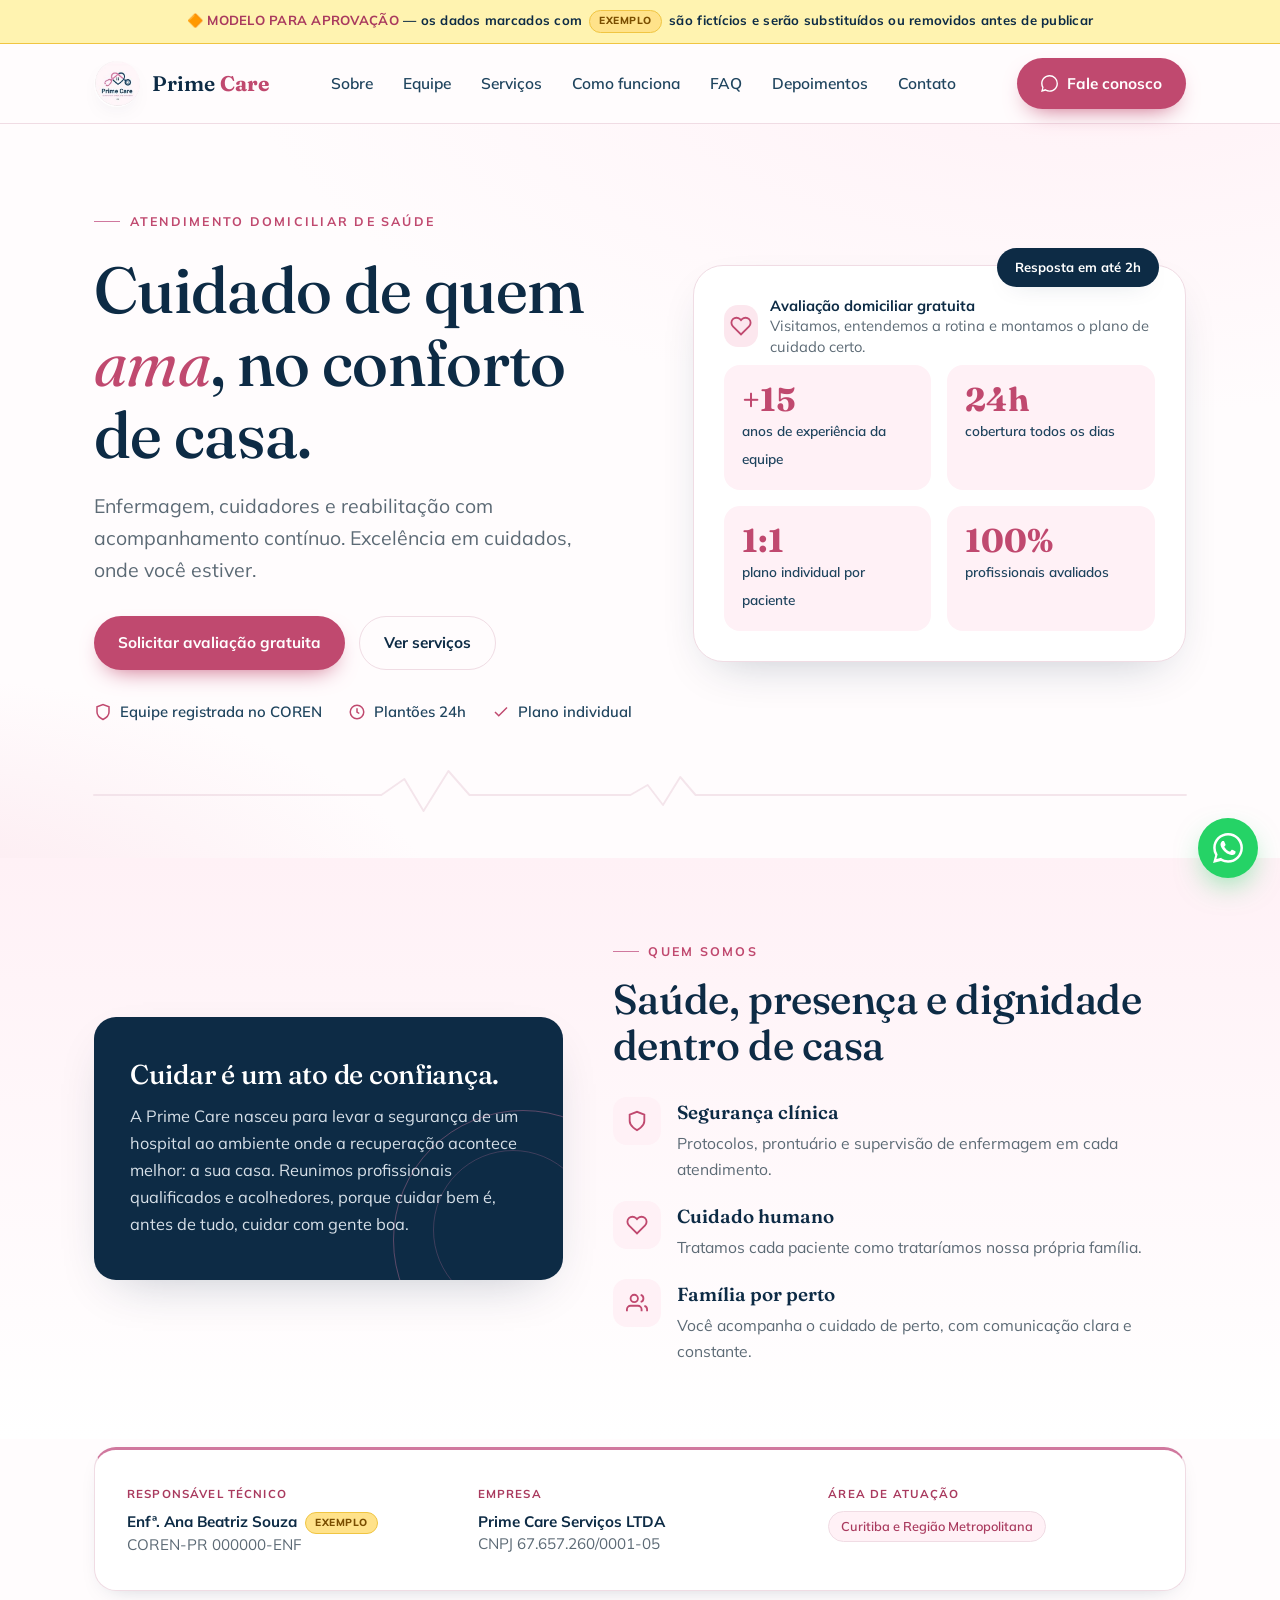
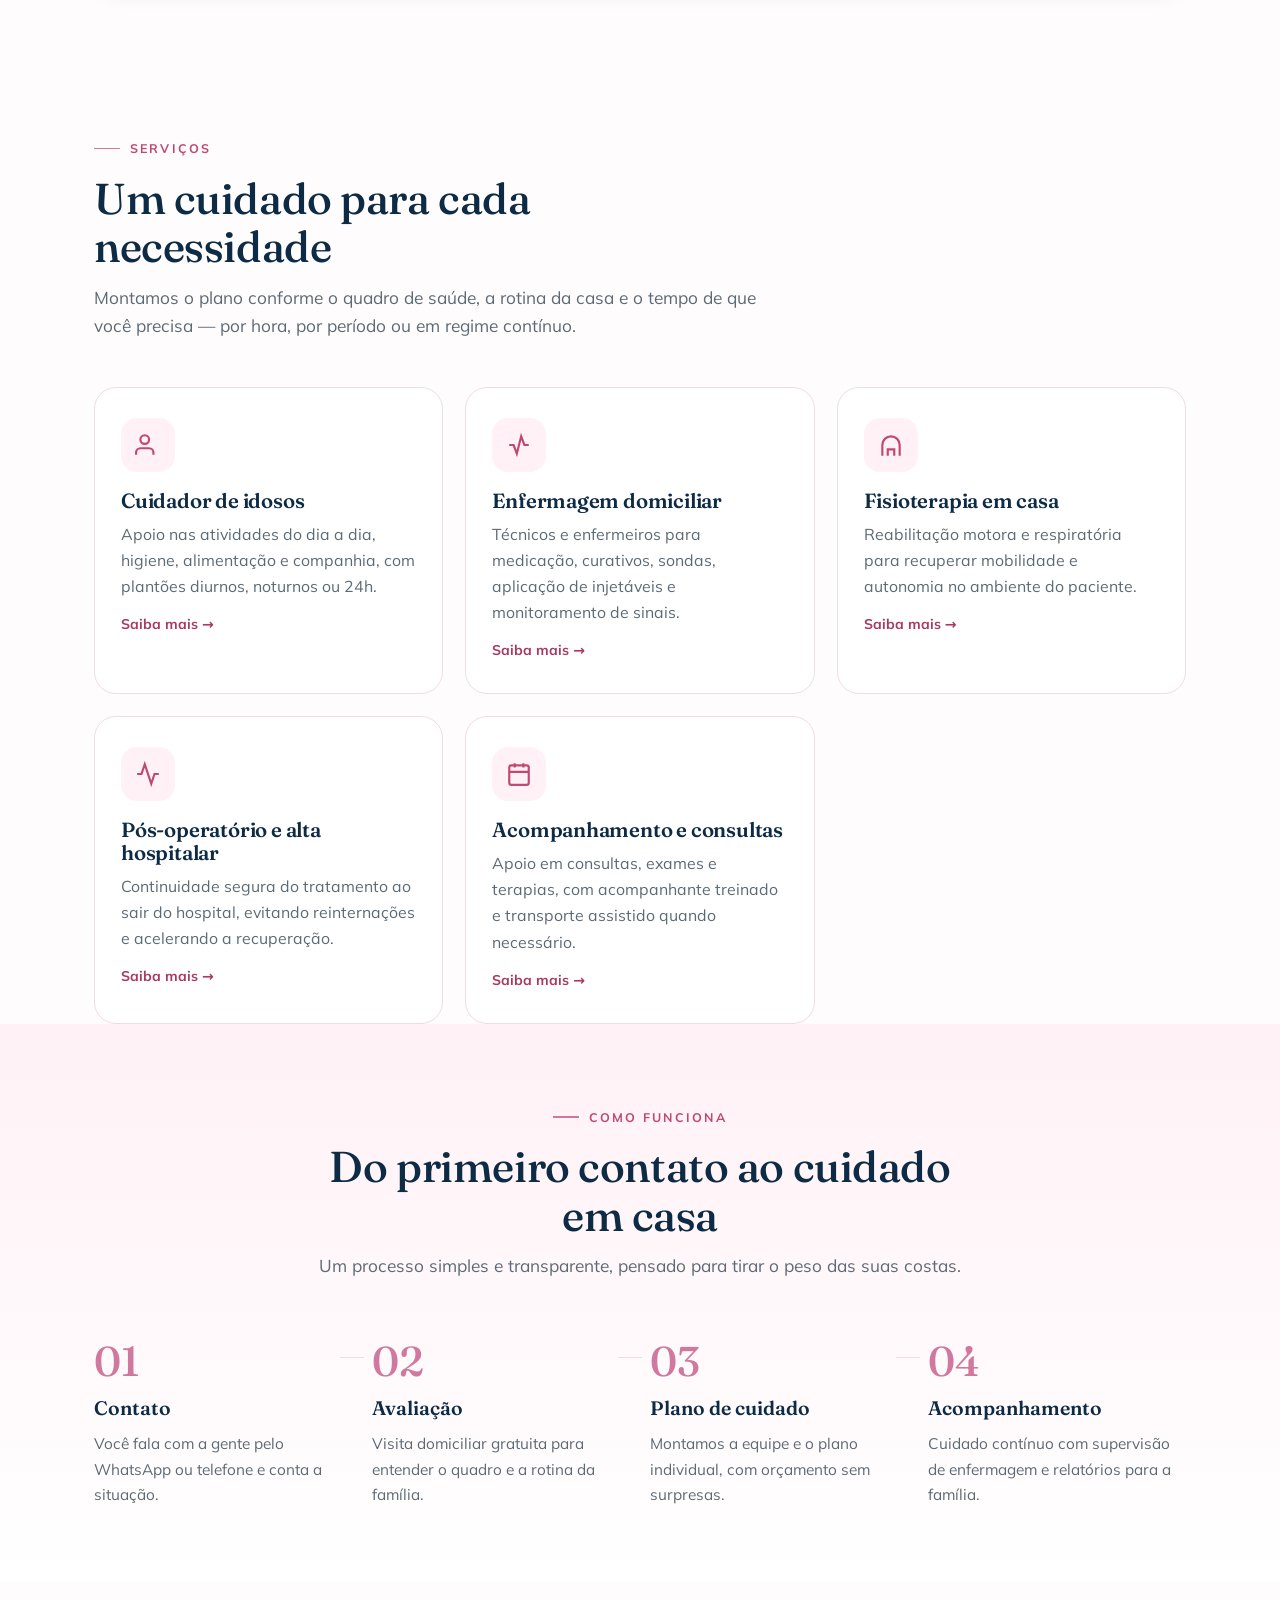
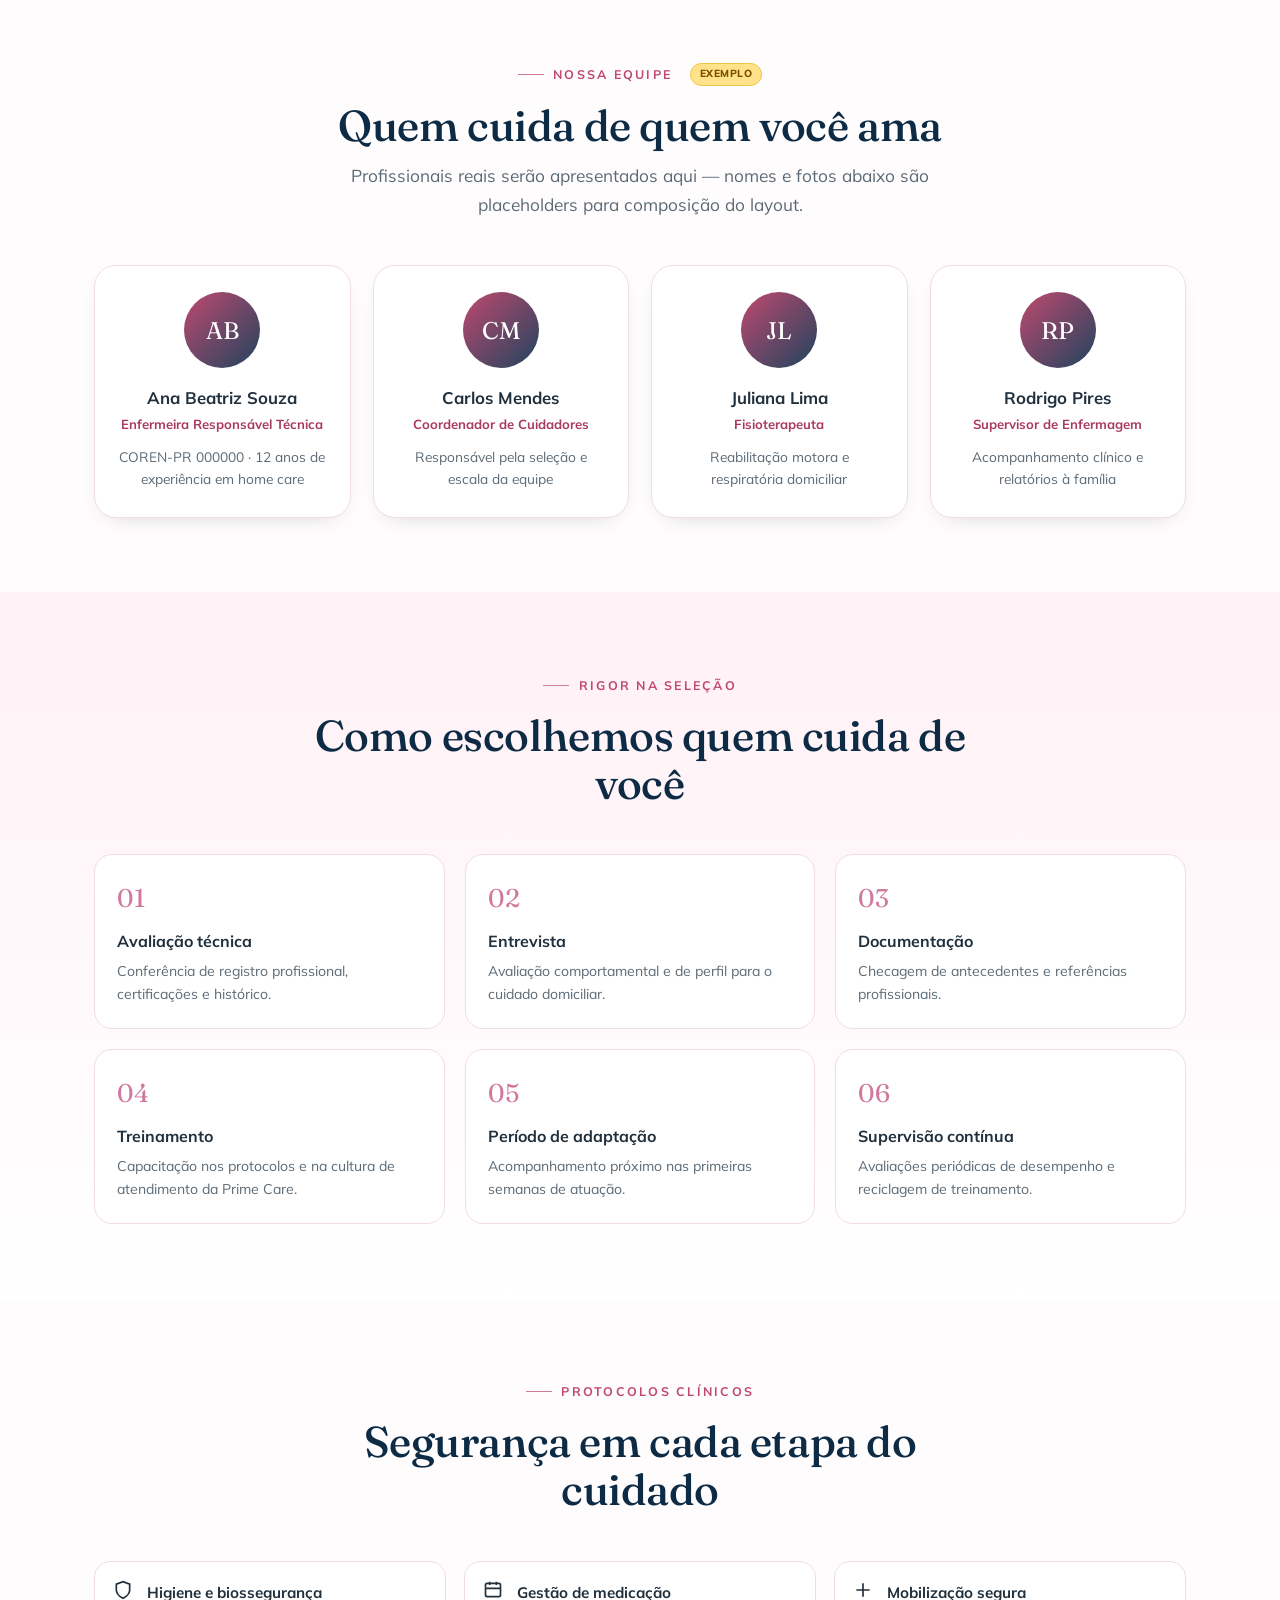
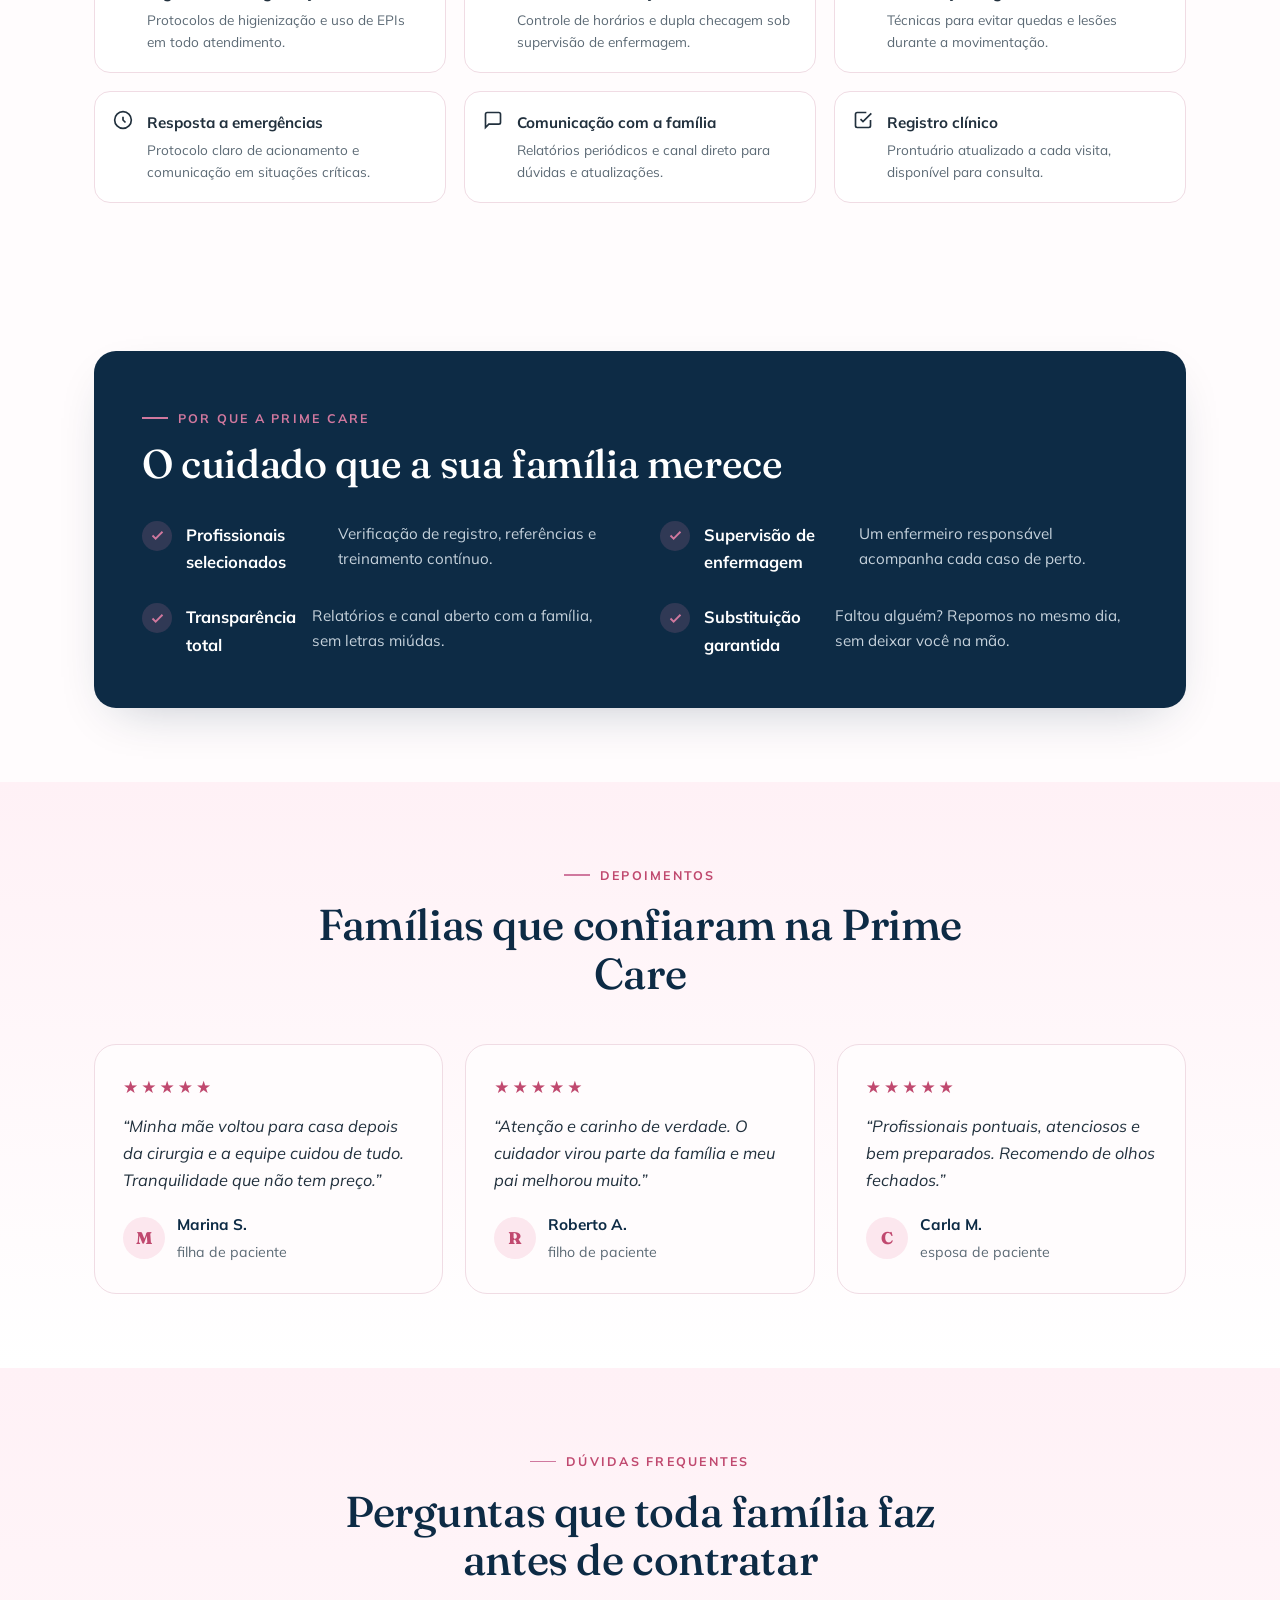
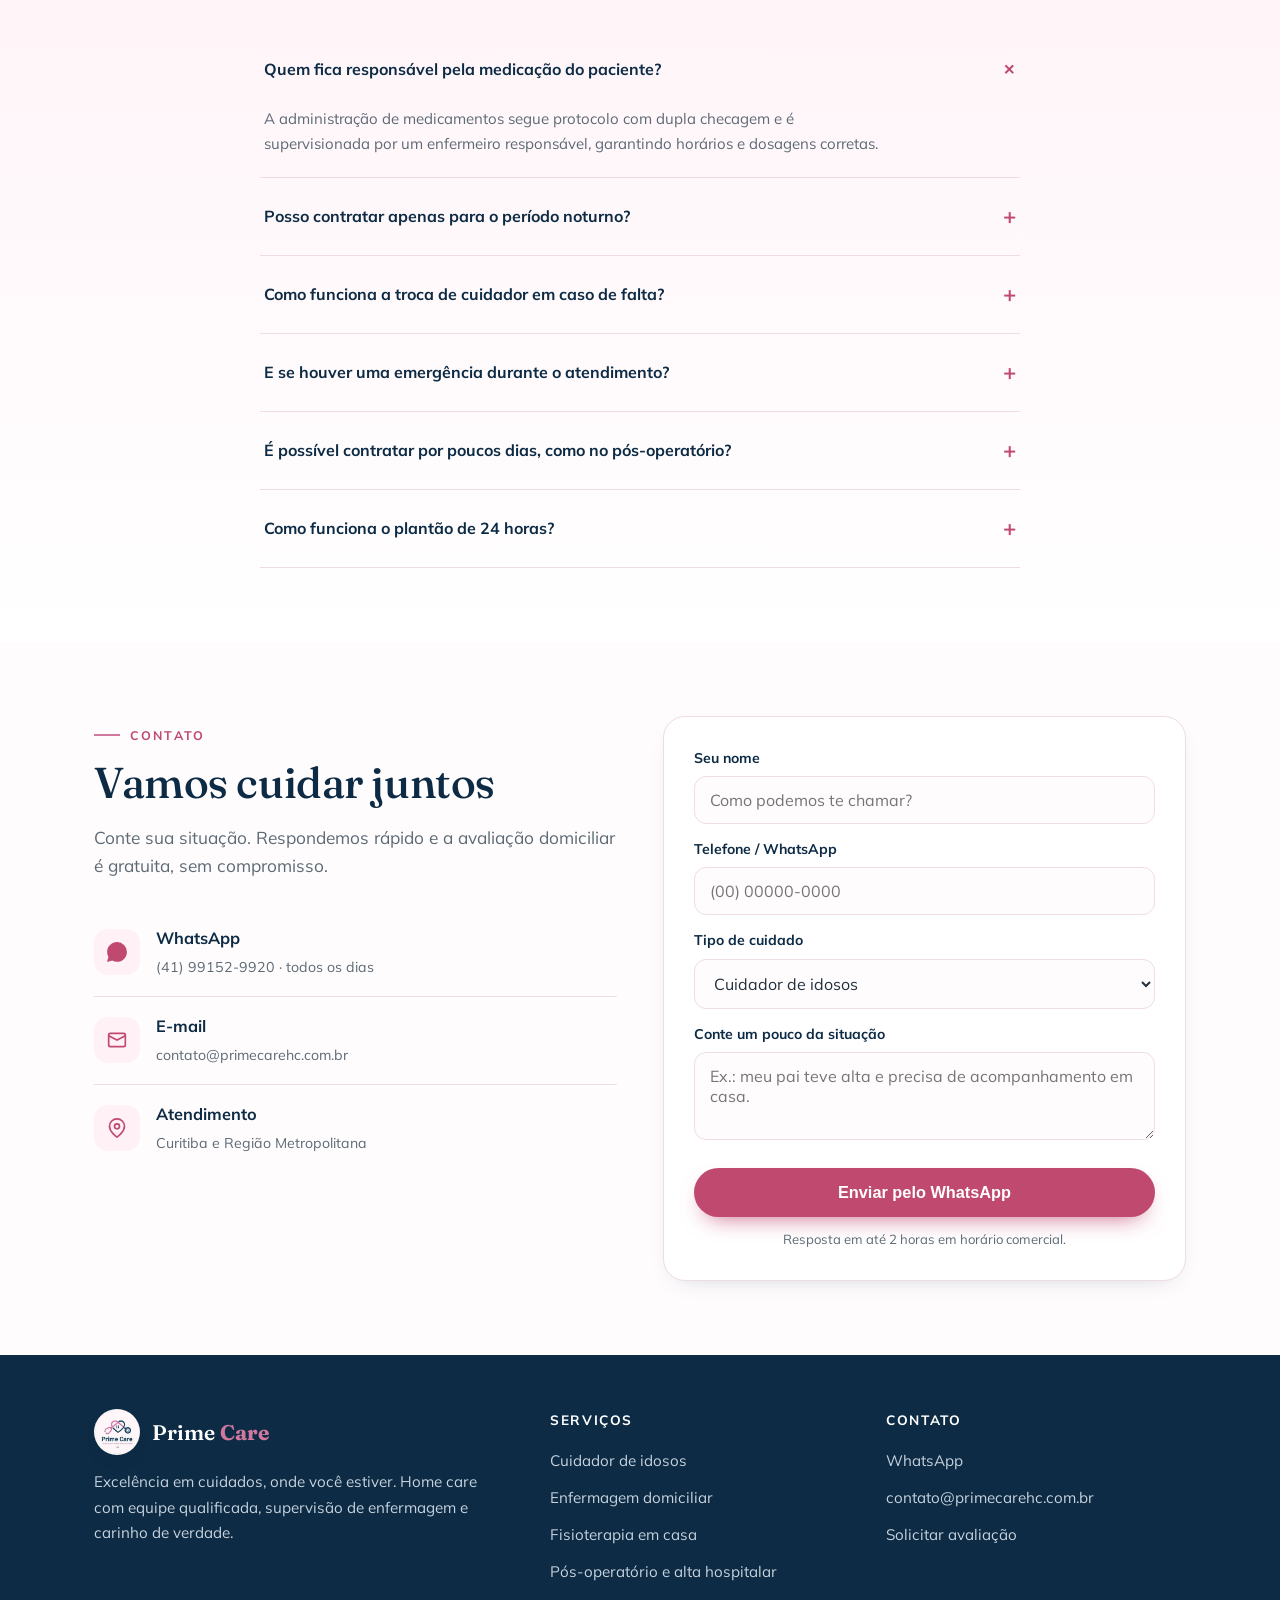
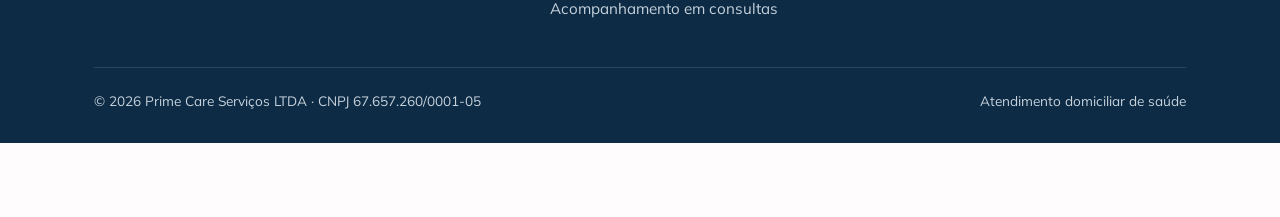
==== index.html @ 54413cee "Add files via upload" ====
<!DOCTYPE html>
<html lang="pt-BR">
<head>
<meta charset="UTF-8" />
<meta name="viewport" content="width=device-width, initial-scale=1.0" />
<title>Prime Care · Excelência em cuidados, onde você estiver</title>
<meta name="description" content="Home care com equipe de enfermagem, cuidadores e reabilitação no conforto da sua casa. Atendimento humano, seguro e contínuo para quem você ama." />
<link rel="icon" href="/favicon.ico" sizes="any" />
<link rel="icon" type="image/png" sizes="32x32" href="/favicon-32x32.png" />
<link rel="icon" type="image/png" sizes="16x16" href="/favicon-16x16.png" />
<link rel="apple-touch-icon" sizes="180x180" href="/apple-touch-icon.png" />
<link rel="icon" type="image/png" sizes="192x192" href="/favicon-192.png" />
<link rel="icon" type="image/png" sizes="512x512" href="/favicon-512.png" />
<link rel="preconnect" href="https://fonts.googleapis.com">
<link rel="preconnect" href="https://fonts.gstatic.com" crossorigin>
<link href="https://fonts.googleapis.com/css2?family=Fraunces:ital,opsz,wght@0,9..144,400;0,9..144,500;0,9..144,600;1,9..144,400&family=Mulish:wght@400;500;600;700;800&display=swap" rel="stylesheet">
<link rel="stylesheet" href="assets/style.css">
</head>
<body>

<div class="mock-banner">🔶 <b>MODELO PARA APROVAÇÃO</b> — os dados marcados com <span class="mock-flag" style="margin:0 3px">exemplo</span> são fictícios e serão substituídos ou removidos antes de publicar</div>

<header>
<div class="nav">
<a href="#topo" class="brand" aria-label="Prime Care — início">
<img src="assets/logo.png" alt="Logo Prime Care" />
<span>Prime <b>Care</b></span>
</a>
<nav class="navlinks" id="navlinks" aria-label="Navegação principal">
<a href="#sobre">Sobre</a>
<a href="#equipe">Equipe</a>
<a href="#servicos">Serviços</a>
<a href="#como">Como funciona</a>
<a href="#faq">FAQ</a>
<a href="#depoimentos">Depoimentos</a>
<a href="#contato">Contato</a>
</nav>
<a href="https://wa.me/5541991529920" class="btn btn-rose" target="_blank" rel="noopener">
<svg width="17" height="17" viewBox="0 0 24 24" fill="currentColor"><path d="M.057 24l1.687-6.163a11.867 11.867 0 01-1.587-5.946C.16 5.335 5.495 0 12.05 0a11.817 11.817 0 018.413 3.488 11.824 11.824 0 013.48 8.414c-.003 6.557-5.338 11.892-11.893 11.892a11.9 11.9 0 01-5.688-1.448L.057 24zm6.597-3.807c1.676.995 3.276 1.591 5.392 1.592 5.448 0 9.886-4.434 9.889-9.885.002-5.462-4.415-9.89-9.881-9.892-5.452 0-9.887 4.434-9.889 9.884a9.86 9.86 0 001.51 5.26l-.999 3.648 3.978-1.043z"/></svg>
Fale conosco
</a>
<button class="menu-toggle" id="menuToggle" aria-label="Abrir menu" aria-expanded="false" aria-controls="navlinks" onclick="toggleMenu()">
<svg class="icon-burger" width="24" height="24" viewBox="0 0 24 24" fill="none" stroke="currentColor" stroke-width="2"><path d="M4 6h16M4 12h16M4 18h16"/></svg>
<svg class="icon-close" width="24" height="24" viewBox="0 0 24 24" fill="none" stroke="currentColor" stroke-width="2"><path d="M6 6l12 12M18 6L6 18"/></svg>
</button>
</div>
</header>

<!-- HERO -->
<main id="topo" class="hero">
<div class="wrap hero-grid">
<div class="reveal">
<span class="eyebrow">Atendimento domiciliar de saúde</span>
<h1>Cuidado de quem <em>ama</em>, no conforto de casa.</h1>
<p class="lead">Enfermagem, cuidadores e reabilitação com acompanhamento contínuo. Excelência em cuidados, onde você estiver.</p>
<div class="hero-cta">
<a href="https://wa.me/5541991529920" class="btn btn-rose" target="_blank" rel="noopener">Solicitar avaliação gratuita</a>
<a href="#servicos" class="btn btn-ghost">Ver serviços</a>
</div>
<div class="trust">
<div><svg width="18" height="18" viewBox="0 0 24 24" fill="none" stroke="currentColor" stroke-width="2"><path d="M12 22s8-4 8-10V5l-8-3-8 3v7c0 6 8 10 8 10z"/></svg> Equipe registrada no COREN</div>
<div><svg width="18" height="18" viewBox="0 0 24 24" fill="none" stroke="currentColor" stroke-width="2"><circle cx="12" cy="12" r="9"/><path d="M12 7v5l3 2"/></svg> Plantões 24h</div>
<div><svg width="18" height="18" viewBox="0 0 24 24" fill="none" stroke="currentColor" stroke-width="2"><path d="M20 6L9 17l-5-5"/></svg> Plano individual</div>
</div>
</div>

<div class="hero-card reveal">
<span class="badge">Resposta em até 2h</span>
<div class="who" style="border-top:none;padding-top:0;margin-top:0">
<div class="dot">
<svg width="22" height="22" viewBox="0 0 24 24" fill="none" stroke="currentColor" stroke-width="2"><path d="M20.84 4.61a5.5 5.5 0 00-7.78 0L12 5.67l-1.06-1.06a5.5 5.5 0 10-7.78 7.78L12 21.23l8.84-8.84a5.5 5.5 0 000-7.78z"/></svg>
</div>
<p><strong>Avaliação domiciliar gratuita</strong><br/>Visitamos, entendemos a rotina e montamos o plano de cuidado certo.</p>
</div>
<div class="stat-row">
<div class="stat"><b>+15</b><small>anos de experiência da equipe</small></div>
<div class="stat"><b>24h</b><small>cobertura todos os dias</small></div>
<div class="stat"><b>1:1</b><small>plano individual por paciente</small></div>
<div class="stat"><b>100%</b><small>profissionais avaliados</small></div>
</div>
</div>
</div>

<!-- Heartbeat signature -->
<div class="wrap" style="margin-top:48px" aria-hidden="true">
<svg class="pulse" viewBox="0 0 1140 46" preserveAspectRatio="none">
<path class="ghost" d="M0 23 H300 l24 -16 l20 32 l26 -40 l22 24 H560 l18 -10 l16 20 l18 -28 l16 18 H1140"/>
<path d="M0 23 H300 l24 -16 l20 32 l26 -40 l22 24 H560 l18 -10 l16 20 l18 -28 l16 18 H1140"/>
</svg>
</div>
</main>

<!-- SOBRE -->
<section id="sobre" class="blush-bg">
<div class="wrap about-grid">
<div class="about-visual reveal">
<span class="ring"></span><span class="ring2"></span>
<h3>Cuidar é um ato de confiança.</h3>
<p>A Prime Care nasceu para levar a segurança de um hospital ao ambiente onde a recuperação acontece melhor: a sua casa. Reunimos profissionais qualificados e acolhedores, porque cuidar bem é, antes de tudo, cuidar com gente boa.</p>
</div>
<div class="reveal">
<span class="eyebrow">Quem somos</span>
<h2 style="font-size:clamp(1.9rem,3.6vw,2.6rem);margin:14px 0 28px">Saúde, presença e dignidade dentro de casa</h2>
<div class="vals">
<div class="val">
<div class="ic"><svg width="22" height="22" viewBox="0 0 24 24" fill="none" stroke="currentColor" stroke-width="2"><path d="M12 22s8-4 8-10V5l-8-3-8 3v7c0 6 8 10 8 10z"/></svg></div>
<div><h4>Segurança clínica</h4><p>Protocolos, prontuário e supervisão de enfermagem em cada atendimento.</p></div>
</div>
<div class="val">
<div class="ic"><svg width="22" height="22" viewBox="0 0 24 24" fill="none" stroke="currentColor" stroke-width="2"><path d="M20.84 4.61a5.5 5.5 0 00-7.78 0L12 5.67l-1.06-1.06a5.5 5.5 0 10-7.78 7.78L12 21.23l8.84-8.84a5.5 5.5 0 000-7.78z"/></svg></div>
<div><h4>Cuidado humano</h4><p>Tratamos cada paciente como trataríamos nossa própria família.</p></div>
</div>
<div class="val">
<div class="ic"><svg width="22" height="22" viewBox="0 0 24 24" fill="none" stroke="currentColor" stroke-width="2"><path d="M17 21v-2a4 4 0 00-4-4H5a4 4 0 00-4 4v2"/><circle cx="9" cy="7" r="4"/><path d="M23 21v-2a4 4 0 00-3-3.87M16 3.13a4 4 0 010 7.75"/></svg></div>
<div><h4>Família por perto</h4><p>Você acompanha o cuidado de perto, com comunicação clara e constante.</p></div>
</div>
</div>
</div>
</div>
</section>

<!-- CREDENCIAIS INSTITUCIONAIS -->
<section class="cred-strip">
<div class="wrap">
<div class="cred-card reveal">
<div class="cred-grid cred-grid-3">
<div class="cred-item">
<h5>Responsável técnico</h5>
<p><b>Enfª. Ana Beatriz Souza</b><span class="mock-flag">exemplo</span><br>COREN-PR 000000-ENF</p>
</div>
<div class="cred-item">
<h5>Empresa</h5>
<p><b>Prime Care Serviços LTDA</b><br>CNPJ 67.657.260/0001-05</p>
</div>
<div class="cred-item">
<h5>Área de atuação</h5>
<div class="chip-row">
<span class="chip">Curitiba e Região Metropolitana</span>
</div>
</div>
</div>
</div>
</div>
</section>

<!-- SERVIÇOS -->
<section id="servicos">
<div class="wrap">
<div class="section-head reveal">
<span class="eyebrow">Serviços</span>
<h2>Um cuidado para cada necessidade</h2>
<p>Montamos o plano conforme o quadro de saúde, a rotina da casa e o tempo de que você precisa — por hora, por período ou em regime contínuo.</p>
</div>
<div class="cards">
<a class="card card-link reveal" href="servicos/cuidador-de-idosos.html">
<div class="ic"><svg width="26" height="26" viewBox="0 0 24 24" fill="none" stroke="currentColor" stroke-width="2"><path d="M17 21v-2a4 4 0 00-4-4H5a4 4 0 00-4 4v2"/><circle cx="9" cy="7" r="4"/></svg></div>
<h3>Cuidador de idosos</h3>
<p>Apoio nas atividades do dia a dia, higiene, alimentação e companhia, com plantões diurnos, noturnos ou 24h.</p>
<span class="card-more">Saiba mais →</span>
</a>
<a class="card card-link reveal" href="servicos/enfermagem-domiciliar.html">
<div class="ic"><svg width="26" height="26" viewBox="0 0 24 24" fill="none" stroke="currentColor" stroke-width="2"><path d="M3 12h4l3 8 4-16 3 8h4"/></svg></div>
<h3>Enfermagem domiciliar</h3>
<p>Técnicos e enfermeiros para medicação, curativos, sondas, aplicação de injetáveis e monitoramento de sinais.</p>
<span class="card-more">Saiba mais →</span>
</a>
<a class="card card-link reveal" href="servicos/fisioterapia-em-casa.html">
<div class="ic"><svg width="26" height="26" viewBox="0 0 24 24" fill="none" stroke="currentColor" stroke-width="2"><path d="M4 22V12a8 8 0 0116 0v10"/><path d="M9 22v-6h6v6"/></svg></div>
<h3>Fisioterapia em casa</h3>
<p>Reabilitação motora e respiratória para recuperar mobilidade e autonomia no ambiente do paciente.</p>
<span class="card-more">Saiba mais →</span>
</a>
<a class="card card-link reveal" href="servicos/pos-operatorio-alta-hospitalar.html">
<div class="ic"><svg width="26" height="26" viewBox="0 0 24 24" fill="none" stroke="currentColor" stroke-width="2"><path d="M22 12h-4l-3 9L9 3l-3 9H2"/></svg></div>
<h3>Pós-operatório e alta hospitalar</h3>
<p>Continuidade segura do tratamento ao sair do hospital, evitando reinternações e acelerando a recuperação.</p>
<span class="card-more">Saiba mais →</span>
</a>
<a class="card card-link reveal" href="servicos/acompanhamento-consultas.html">
<div class="ic"><svg width="26" height="26" viewBox="0 0 24 24" fill="none" stroke="currentColor" stroke-width="2"><rect x="3" y="4" width="18" height="18" rx="2"/><path d="M16 2v4M8 2v4M3 10h18"/></svg></div>
<h3>Acompanhamento e consultas</h3>
<p>Apoio em consultas, exames e terapias, com acompanhante treinado e transporte assistido quando necessário.</p>
<span class="card-more">Saiba mais →</span>
</a>
</div>
</div><!-- COMO FUNCIONA -->
<section id="como" class="blush-bg">
<div class="wrap">
<div class="section-head center reveal">
<span class="eyebrow">Como funciona</span>
<h2>Do primeiro contato ao cuidado em casa</h2>
<p>Um processo simples e transparente, pensado para tirar o peso das suas costas.</p>
</div>
<div class="steps">
<div class="step reveal"><div class="num">01</div><h4>Contato</h4><p>Você fala com a gente pelo WhatsApp ou telefone e conta a situação.</p></div>
<div class="step reveal"><div class="num">02</div><h4>Avaliação</h4><p>Visita domiciliar gratuita para entender o quadro e a rotina da família.</p></div>
<div class="step reveal"><div class="num">03</div><h4>Plano de cuidado</h4><p>Montamos a equipe e o plano individual, com orçamento sem surpresas.</p></div>
<div class="step reveal"><div class="num">04</div><h4>Acompanhamento</h4><p>Cuidado contínuo com supervisão de enfermagem e relatórios para a família.</p></div>
</div>
</div>
</section>

<!-- NOSSA EQUIPE -->
<section id="equipe">
<div class="wrap">
<div class="section-head center reveal">
<span class="eyebrow">Nossa equipe <span class="mock-flag">exemplo</span></span>
<h2>Quem cuida de quem você ama</h2>
<p>Profissionais reais serão apresentados aqui — nomes e fotos abaixo são placeholders para composição do layout.</p>
</div>
<div class="team-grid reveal">
<div class="team-card">
<div class="av-lg">AB</div>
<h4>Ana Beatriz Souza</h4>
<div class="role">Enfermeira Responsável Técnica</div>
<p>COREN-PR 000000 · 12 anos de experiência em home care</p>
</div>
<div class="team-card">
<div class="av-lg">CM</div>
<h4>Carlos Mendes</h4>
<div class="role">Coordenador de Cuidadores</div>
<p>Responsável pela seleção e escala da equipe</p>
</div>
<div class="team-card">
<div class="av-lg">JL</div>
<h4>Juliana Lima</h4>
<div class="role">Fisioterapeuta</div>
<p>Reabilitação motora e respiratória domiciliar</p>
</div>
<div class="team-card">
<div class="av-lg">RP</div>
<h4>Rodrigo Pires</h4>
<div class="role">Supervisor de Enfermagem</div>
<p>Acompanhamento clínico e relatórios à família</p>
</div>
</div>
</div>
</section>

<!-- PROCESSO DE SELEÇÃO -->
<section class="blush-bg">
<div class="wrap">
<div class="section-head center reveal">
<span class="eyebrow">Rigor na seleção</span>
<h2>Como escolhemos quem cuida de você</h2>
</div>
<div class="sel-grid reveal">
<div class="sel-card"><div class="n">01</div><h4>Avaliação técnica</h4><p>Conferência de registro profissional, certificações e histórico.</p></div>
<div class="sel-card"><div class="n">02</div><h4>Entrevista</h4><p>Avaliação comportamental e de perfil para o cuidado domiciliar.</p></div>
<div class="sel-card"><div class="n">03</div><h4>Documentação</h4><p>Checagem de antecedentes e referências profissionais.</p></div>
<div class="sel-card"><div class="n">04</div><h4>Treinamento</h4><p>Capacitação nos protocolos e na cultura de atendimento da Prime Care.</p></div>
<div class="sel-card"><div class="n">05</div><h4>Período de adaptação</h4><p>Acompanhamento próximo nas primeiras semanas de atuação.</p></div>
<div class="sel-card"><div class="n">06</div><h4>Supervisão contínua</h4><p>Avaliações periódicas de desempenho e reciclagem de treinamento.</p></div>
</div>
</div>
</section>

<!-- PROTOCOLOS -->
<section>
<div class="wrap">
<div class="section-head center reveal">
<span class="eyebrow">Protocolos clínicos</span>
<h2>Segurança em cada etapa do cuidado</h2>
</div>
<div class="proto-grid reveal">
<div class="proto-item"><div class="ic"><svg width="20" height="20" viewBox="0 0 24 24" fill="none" stroke="currentColor" stroke-width="2"><path d="M12 22s8-4 8-10V5l-8-3-8 3v7c0 6 8 10 8 10z"/></svg></div><div><h4>Higiene e biossegurança</h4><p>Protocolos de higienização e uso de EPIs em todo atendimento.</p></div></div>
<div class="proto-item"><div class="ic"><svg width="20" height="20" viewBox="0 0 24 24" fill="none" stroke="currentColor" stroke-width="2"><rect x="3" y="4" width="18" height="16" rx="2"/><path d="M8 2v4M16 2v4M3 10h18"/></svg></div><div><h4>Gestão de medicação</h4><p>Controle de horários e dupla checagem sob supervisão de enfermagem.</p></div></div>
<div class="proto-item"><div class="ic"><svg width="20" height="20" viewBox="0 0 24 24" fill="none" stroke="currentColor" stroke-width="2"><path d="M4 12h16M12 4v16"/></svg></div><div><h4>Mobilização segura</h4><p>Técnicas para evitar quedas e lesões durante a movimentação.</p></div></div>
<div class="proto-item"><div class="ic"><svg width="20" height="20" viewBox="0 0 24 24" fill="none" stroke="currentColor" stroke-width="2"><path d="M12 8v4l3 3M12 2a10 10 0 100 20 10 10 0 000-20z"/></svg></div><div><h4>Resposta a emergências</h4><p>Protocolo claro de acionamento e comunicação em situações críticas.</p></div></div>
<div class="proto-item"><div class="ic"><svg width="20" height="20" viewBox="0 0 24 24" fill="none" stroke="currentColor" stroke-width="2"><path d="M21 15a2 2 0 01-2 2H7l-4 4V5a2 2 0 012-2h14a2 2 0 012 2z"/></svg></div><div><h4>Comunicação com a família</h4><p>Relatórios periódicos e canal direto para dúvidas e atualizações.</p></div></div>
<div class="proto-item"><div class="ic"><svg width="20" height="20" viewBox="0 0 24 24" fill="none" stroke="currentColor" stroke-width="2"><path d="M9 11l3 3L22 4M21 12v7a2 2 0 01-2 2H5a2 2 0 01-2-2V5a2 2 0 012-2h11"/></svg></div><div><h4>Registro clínico</h4><p>Prontuário atualizado a cada visita, disponível para consulta.</p></div></div>
</div>
</div>
</section>

<!-- DIFERENCIAIS -->
<section>
<div class="wrap">
<div class="band reveal">
<span class="eyebrow" style="color:var(--rose-soft)">Por que a Prime Care</span>
<h2 style="font-size:clamp(1.8rem,3.4vw,2.5rem);margin-top:14px">O cuidado que a sua família merece</h2>
<div class="diff">
<div><span class="ck"><svg width="15" height="15" viewBox="0 0 24 24" fill="none" stroke="currentColor" stroke-width="3"><path d="M20 6L9 17l-5-5"/></svg></span><div><h4>Profissionais selecionados</h4><p>Verificação de registro, referências e treinamento contínuo.</p></div></div>
<div><span class="ck"><svg width="15" height="15" viewBox="0 0 24 24" fill="none" stroke="currentColor" stroke-width="3"><path d="M20 6L9 17l-5-5"/></svg></span><div><h4>Supervisão de enfermagem</h4><p>Um enfermeiro responsável acompanha cada caso de perto.</p></div></div>
<div><span class="ck"><svg width="15" height="15" viewBox="0 0 24 24" fill="none" stroke="currentColor" stroke-width="3"><path d="M20 6L9 17l-5-5"/></svg></span><div><h4>Transparência total</h4><p>Relatórios e canal aberto com a família, sem letras miúdas.</p></div></div>
<div><span class="ck"><svg width="15" height="15" viewBox="0 0 24 24" fill="none" stroke="currentColor" stroke-width="3"><path d="M20 6L9 17l-5-5"/></svg></span><div><h4>Substituição garantida</h4><p>Faltou alguém? Repomos no mesmo dia, sem deixar você na mão.</p></div></div>
</div>
</div>
</div>
</section>

<!-- DEPOIMENTOS -->
<section id="depoimentos" class="blush-bg">
<div class="wrap">
<div class="section-head center reveal">
<span class="eyebrow">Depoimentos</span>
<h2>Famílias que confiaram na Prime Care</h2>
</div>
<div class="quotes">
<div class="quote reveal">
<div class="stars">★★★★★</div>
<p>“Minha mãe voltou para casa depois da cirurgia e a equipe cuidou de tudo. Tranquilidade que não tem preço.”</p>
<div class="by"><span class="av">M</span><div><b>Marina S.</b><small>filha de paciente</small></div></div>
</div>
<div class="quote reveal">
<div class="stars">★★★★★</div>
<p>“Atenção e carinho de verdade. O cuidador virou parte da família e meu pai melhorou muito.”</p>
<div class="by"><span class="av">R</span><div><b>Roberto A.</b><small>filho de paciente</small></div></div>
</div>
<div class="quote reveal">
<div class="stars">★★★★★</div>
<p>“Profissionais pontuais, atenciosos e bem preparados. Recomendo de olhos fechados.”</p>
<div class="by"><span class="av">C</span><div><b>Carla M.</b><small>esposa de paciente</small></div></div>
</div>
</div>
</div>
</section>

<!-- FAQ -->
<section id="faq" class="blush-bg">
<div class="wrap">
<div class="section-head center reveal">
<span class="eyebrow">Dúvidas frequentes</span>
<h2>Perguntas que toda família faz antes de contratar</h2>
</div>
<div class="faq-list reveal">
<details class="faq-item" open>
<summary>Quem fica responsável pela medicação do paciente?</summary>
<p>A administração de medicamentos segue protocolo com dupla checagem e é supervisionada por um enfermeiro responsável, garantindo horários e dosagens corretas.</p>
</details>
<details class="faq-item">
<summary>Posso contratar apenas para o período noturno?</summary>
<p>Sim. Montamos escalas por turno (diurno, noturno ou 24h) de acordo com a necessidade da família.</p>
</details>
<details class="faq-item">
<summary>Como funciona a troca de cuidador em caso de falta?</summary>
<p>Garantimos substituição no mesmo dia, sem custo adicional, para que o atendimento nunca fique descoberto.</p>
</details>
<details class="faq-item">
<summary>E se houver uma emergência durante o atendimento?</summary>
<p>Seguimos um protocolo claro de acionamento: o profissional presente aciona a supervisão de enfermagem e, se necessário, o serviço de emergência, com comunicação imediata à família.</p>
</details>
<details class="faq-item">
<summary>É possível contratar por poucos dias, como no pós-operatório?</summary>
<p>Sim, atendemos tanto contratos pontuais (recuperação, alta hospitalar) quanto acompanhamento contínuo de longo prazo.</p>
</details>
<details class="faq-item">
<summary>Como funciona o plantão de 24 horas?</summary>
<p>Trabalhamos com equipes revezando em turnos, garantindo presença contínua sem perda de qualidade no cuidado.</p>
</details>
</div>
</div>
</section>

<!-- CONTATO -->
<section id="contato">
<div class="wrap contact-grid">
<div class="contact-info reveal">
<span class="eyebrow">Contato</span>
<h2>Vamos cuidar juntos</h2>
<p class="sub">Conte sua situação. Respondemos rápido e a avaliação domiciliar é gratuita, sem compromisso.</p>
<div class="contact-line">
<div class="ic"><svg width="20" height="20" viewBox="0 0 24 24" fill="currentColor"><path d="M.057 24l1.687-6.163a11.867 11.867 0 01-1.587-5.946C.16 5.335 5.495 0 12.05 0a11.817 11.817 0 018.413 3.488 11.824 11.824 0 013.48 8.414c-.003 6.557-5.338 11.892-11.893 11.892a11.9 11.9 0 01-5.688-1.448L.057 24z"/></svg></div>
<div><b>WhatsApp</b><small>(41) 99152-9920 · todos os dias</small></div>
</div>
<div class="contact-line">
<div class="ic"><svg width="20" height="20" viewBox="0 0 24 24" fill="none" stroke="currentColor" stroke-width="2"><rect x="2" y="4" width="20" height="16" rx="2"/><path d="M22 7l-10 5L2 7"/></svg></div>
<div><b>E-mail</b><small>contato@primecarehc.com.br</small></div>
</div>
<div class="contact-line" style="border-bottom:none">
<div class="ic"><svg width="20" height="20" viewBox="0 0 24 24" fill="none" stroke="currentColor" stroke-width="2"><path d="M21 10c0 7-9 13-9 13s-9-6-9-13a9 9 0 0118 0z"/><circle cx="12" cy="10" r="3"/></svg></div>
<div><b>Atendimento</b><small>Curitiba e Região Metropolitana</small></div>
</div>
</div>

<form onsubmit="enviarWhats(event)" class="reveal">
<label for="nome">Seu nome</label>
<input id="nome" name="nome" type="text" placeholder="Como podemos te chamar?" required />
<label for="fone">Telefone / WhatsApp</label>
<input id="fone" name="fone" type="tel" placeholder="(00) 00000-0000" required />
<label for="serv">Tipo de cuidado</label>
<select id="serv" name="serv">
<option>Cuidador de idosos</option>
<option>Enfermagem domiciliar</option>
<option>Fisioterapia em casa</option>
<option>Pós-operatório / alta hospitalar</option>
<option>Acompanhamento em consultas</option>
<option>Ainda não sei, preciso de orientação</option>
</select>
<label for="msg">Conte um pouco da situação</label>
<textarea id="msg" name="msg" rows="3" placeholder="Ex.: meu pai teve alta e precisa de acompanhamento em casa."></textarea>
<button type="submit" class="btn btn-rose">Enviar pelo WhatsApp</button>
<p class="note">Resposta em até 2 horas em horário comercial.</p>
</form>
</div>
</section>

<!-- FOOTER -->
<footer>
<div class="wrap">
<div class="foot-grid">
<div>
<a href="#topo" class="brand"><img src="assets/logo.png" alt="Logo Prime Care" /><span>Prime <b style="color:var(--rose-soft)">Care</b></span></a>
<p>Excelência em cuidados, onde você estiver. Home care com equipe qualificada, supervisão de enfermagem e carinho de verdade.</p>
</div>
<div>
<h5>Serviços</h5>
<ul>
<li><a href="servicos/cuidador-de-idosos.html">Cuidador de idosos</a></li>
<li><a href="servicos/enfermagem-domiciliar.html">Enfermagem domiciliar</a></li>
<li><a href="servicos/fisioterapia-em-casa.html">Fisioterapia em casa</a></li>
<li><a href="servicos/pos-operatorio-alta-hospitalar.html">Pós-operatório e alta hospitalar</a></li>
<li><a href="servicos/acompanhamento-consultas.html">Acompanhamento em consultas</a></li>
</ul>
</div>
<div>
<h5>Contato</h5>
<ul>
<li><a href="https://wa.me/5541991529920" target="_blank" rel="noopener">WhatsApp</a></li>
<li><a href="mailto:contato@primecarehc.com.br">contato@primecarehc.com.br</a></li>
<li><a href="#contato">Solicitar avaliação</a></li>
</ul>
</div>
</div>
<div class="foot-bottom">
<span>© <span id="ano"></span> Prime Care Serviços LTDA · CNPJ 67.657.260/0001-05</span>
<span>Atendimento domiciliar de saúde</span>
</div>
</div>
</footer>

<a class="wa-float" href="https://wa.me/5541991529920" target="_blank" rel="noopener" aria-label="Falar no WhatsApp">
<svg width="30" height="30" viewBox="0 0 24 24" fill="currentColor"><path d="M.057 24l1.687-6.163a11.867 11.867 0 01-1.587-5.946C.16 5.335 5.495 0 12.05 0a11.817 11.817 0 018.413 3.488 11.824 11.824 0 013.48 8.414c-.003 6.557-5.338 11.892-11.893 11.892a11.9 11.9 0 01-5.688-1.448L.057 24zm6.597-3.807c1.676.995 3.276 1.591 5.392 1.592 5.448 0 9.886-4.434 9.889-9.885.002-5.462-4.415-9.89-9.881-9.892-5.452 0-9.887 4.434-9.889 9.884a9.86 9.86 0 001.51 5.26l-.999 3.648 3.978-1.043zm11.387-5.464c-.074-.124-.272-.198-.57-.347-.297-.149-1.758-.868-2.031-.967-.272-.099-.47-.149-.669.149-.198.297-.768.967-.941 1.165-.173.198-.347.223-.644.074-.297-.149-1.255-.462-2.39-1.475-.883-.788-1.48-1.761-1.653-2.059-.173-.297-.018-.458.13-.606.134-.133.297-.347.446-.521.151-.172.2-.296.3-.495.099-.198.05-.372-.025-.521-.075-.148-.669-1.611-.916-2.206-.242-.579-.487-.501-.669-.51l-.57-.01c-.198 0-.52.074-.792.372s-1.04 1.016-1.04 2.479 1.065 2.876 1.213 3.074c.149.198 2.095 3.2 5.076 4.487.709.306 1.263.489 1.694.626.712.226 1.36.194 1.872.118.571-.085 1.758-.719 2.006-1.413.248-.695.248-1.29.173-1.414z"/></svg>
</a>

<script src="assets/main.js"></script>
</body>
</html>
---- assets/style.css ----
:root{
--navy:#0D2B45;
--navy-soft:#1F445E;
--rose:#C0496F;
--rose-deep:#A93A5E;
--rose-soft:#D0789E;
--blush:#FFF1F6;
--blush-2:#FCE7EE;
--cream:#FFFCFD;
--ink:#21303D;
--muted:#5C6A75;
--line:#F0DCE4;
--shadow:0 18px 50px -24px rgba(13,43,69,.30);
--shadow-sm:0 8px 24px -16px rgba(13,43,69,.35);
--radius:22px;
--maxw:1140px;
}
*{box-sizing:border-box;margin:0;padding:0}
html{scroll-behavior:smooth}
body{
font-family:'Mulish',system-ui,sans-serif;
color:var(--ink);
background:var(--cream);
line-height:1.65;
font-size:17px;
-webkit-font-smoothing:antialiased;
overflow-x:hidden;
}
h1,h2,h3{font-family:'Fraunces',Georgia,serif;color:var(--navy);line-height:1.12;font-weight:500;letter-spacing:-.01em}
a{color:inherit;text-decoration:none}
.wrap{max-width:var(--maxw);margin:0 auto;padding:0 24px}
.eyebrow{
font-family:'Mulish';font-weight:700;font-size:.78rem;letter-spacing:.18em;
text-transform:uppercase;color:var(--rose);display:inline-flex;align-items:center;gap:.6rem;
}
.eyebrow::before{content:"";width:26px;height:1.5px;background:var(--rose-soft);display:inline-block}

/* ---------- Heartbeat signature ---------- */
.pulse{display:block;width:100%;height:46px;overflow:visible}
.pulse path{
fill:none;stroke:var(--rose);stroke-width:2.4;
stroke-linecap:round;stroke-linejoin:round;
stroke-dasharray:1600;stroke-dashoffset:1600;
animation:draw 4.2s linear infinite;
}
.pulse .ghost{stroke:var(--line);stroke-width:2;animation:none;stroke-dasharray:none;stroke-dashoffset:0;opacity:.7}
@keyframes draw{
0%{stroke-dashoffset:1600}
70%{stroke-dashoffset:0}
100%{stroke-dashoffset:-1600}
}

/* ---------- Header ---------- */
header{
position:sticky;top:0;z-index:50;
background:rgba(255,252,253,.86);backdrop-filter:blur(12px);
border-bottom:1px solid var(--line);
}
.nav{position:relative;display:flex;align-items:center;justify-content:space-between;padding:14px 24px;max-width:var(--maxw);margin:0 auto}
.brand{display:flex;align-items:center;gap:12px;font-family:'Fraunces';font-weight:600;font-size:1.32rem;color:var(--navy)}
.brand img{width:46px;height:46px;border-radius:50%;object-fit:cover;box-shadow:var(--shadow-sm)}
.brand span b{color:var(--rose)}
.navlinks{display:flex;gap:30px;align-items:center;font-weight:600;font-size:.97rem}
.navlinks a{color:var(--navy-soft);transition:color .2s}
.navlinks a:hover{color:var(--rose)}
.btn{
display:inline-flex;align-items:center;gap:9px;font-weight:700;font-size:.96rem;
padding:13px 24px;border-radius:999px;border:none;cursor:pointer;transition:transform .2s,box-shadow .2s,background .2s;
}
.btn-rose{background:var(--rose);color:#fff;box-shadow:0 10px 24px -12px var(--rose)}
.btn-rose:hover{background:var(--rose-deep);transform:translateY(-2px)}
.btn-ghost{background:transparent;color:var(--navy);border:1.5px solid var(--line)}
.btn-ghost:hover{border-color:var(--rose-soft);color:var(--rose)}
.menu-toggle{display:none;align-items:center;justify-content:center;width:42px;height:42px;background:none;border:none;cursor:pointer;color:var(--navy)}

/* ---------- Hero ---------- */
.hero{position:relative;padding:78px 0 40px;background:
radial-gradient(120% 90% at 85% -10%,var(--blush) 0%,transparent 55%),
radial-gradient(90% 70% at -10% 110%,var(--blush-2) 0%,transparent 50%);}
.hero-grid{display:grid;grid-template-columns:1.05fr .95fr;gap:54px;align-items:center}
.hero h1{font-size:clamp(2.5rem,5.4vw,4.05rem);margin:22px 0 18px}
.hero h1 em{font-style:italic;color:var(--rose);font-weight:400}
.hero p.lead{font-size:1.22rem;color:var(--muted);max-width:30rem;margin-bottom:30px}
.hero-cta{display:flex;gap:14px;flex-wrap:wrap;margin-bottom:30px}
.trust{display:flex;gap:26px;flex-wrap:wrap;align-items:center;color:var(--navy-soft);font-weight:600;font-size:.93rem}
.trust div{display:flex;align-items:center;gap:8px}
.trust svg{color:var(--rose)}

.hero-card{
position:relative;background:#fff;border-radius:30px;padding:30px;
box-shadow:var(--shadow);border:1px solid var(--line);
}
.hero-card .badge{
position:absolute;top:-18px;right:26px;background:var(--navy);color:#fff;
font-weight:700;font-size:.82rem;padding:9px 18px;border-radius:999px;box-shadow:var(--shadow-sm);
}
.stat-row{display:grid;grid-template-columns:1fr 1fr;gap:16px;margin-top:8px}
.stat{background:var(--blush);border-radius:16px;padding:18px}
.stat b{font-family:'Fraunces';font-size:2.05rem;color:var(--rose);display:block;line-height:1}
.stat small{color:var(--navy-soft);font-weight:600;font-size:.85rem}
.hero-card .who{display:flex;align-items:center;gap:12px;margin-top:20px;padding-top:20px;border-top:1px solid var(--line)}
.hero-card .who .dot{width:42px;height:42px;border-radius:14px;background:var(--blush-2);display:grid;place-items:center;color:var(--rose)}
.hero-card .who p{font-size:.92rem;color:var(--muted);line-height:1.4}
.hero-card .who strong{color:var(--navy)}

/* ---------- Sections ---------- */
section{padding:74px 0}
.section-head{max-width:42rem;margin-bottom:46px}
.section-head h2{font-size:clamp(1.9rem,3.6vw,2.7rem);margin:16px 0 12px}
.section-head p{color:var(--muted);font-size:1.08rem}
.center{margin-left:auto;margin-right:auto;text-align:center}
.center .eyebrow{justify-content:center}

.blush-bg{background:linear-gradient(180deg,var(--blush) 0%,#fff 100%)}

/* About */
.about-grid{display:grid;grid-template-columns:.9fr 1.1fr;gap:50px;align-items:center}
.about-visual{position:relative;border-radius:var(--radius);overflow:hidden;background:var(--navy);padding:42px 36px;color:#fff;box-shadow:var(--shadow)}
.about-visual h3{color:#fff;font-size:1.7rem;margin-bottom:14px}
.about-visual p{color:#D7E0E8;font-size:1.02rem}
.about-visual .ring{position:absolute;width:260px;height:260px;border:1px solid rgba(208,120,158,.4);border-radius:50%;right:-90px;bottom:-90px}
.about-visual .ring2{position:absolute;width:160px;height:160px;border:1px solid rgba(208,120,158,.25);border-radius:50%;right:-30px;bottom:-30px}
.vals{display:grid;gap:18px}
.val{display:flex;gap:16px;align-items:flex-start}
.val .ic{flex:none;width:48px;height:48px;border-radius:14px;background:var(--blush);color:var(--rose);display:grid;place-items:center}
.val h4{font-family:'Fraunces';color:var(--navy);font-size:1.18rem;font-weight:600;margin-bottom:3px}
.val p{color:var(--muted);font-size:.98rem}

/* Services */
.cards{display:grid;grid-template-columns:repeat(3,1fr);gap:22px}
.card{
background:#fff;border:1px solid var(--line);border-radius:var(--radius);padding:30px 26px;
transition:transform .25s,box-shadow .25s,border-color .25s;
}
.card-link{display:block;text-decoration:none;color:inherit}
.card:hover{transform:translateY(-6px);box-shadow:var(--shadow);border-color:var(--rose-soft)}
.card .ic{width:54px;height:54px;border-radius:16px;background:var(--blush);color:var(--rose);display:grid;place-items:center;margin-bottom:18px}
.card h3{font-size:1.28rem;margin-bottom:8px;font-weight:600}
.card p{color:var(--muted);font-size:.99rem}
.card-more{display:inline-block;margin-top:14px;font-weight:700;font-size:.88rem;color:var(--rose-deep);transition:transform .2s}
.card:hover .card-more{transform:translateX(4px)}

/* Process */
.steps{display:grid;grid-template-columns:repeat(4,1fr);gap:20px;counter-reset:step}
.step{position:relative;padding-top:14px}
.step .num{font-family:'Fraunces';font-size:2.6rem;color:var(--rose-soft);font-weight:500;line-height:1;margin-bottom:10px}
.step h4{font-family:'Fraunces';color:var(--navy);font-size:1.22rem;font-weight:600;margin-bottom:7px}
.step p{color:var(--muted);font-size:.96rem}
.step::after{content:"";position:absolute;top:30px;right:-12px;width:24px;height:1.5px;background:var(--line)}
.step:last-child::after{display:none}

/* Differentials band */
.band{background:var(--navy);color:#fff;border-radius:var(--radius);padding:48px;box-shadow:var(--shadow)}
.band h2{color:#fff}
.band .diff{display:grid;grid-template-columns:repeat(2,1fr);gap:26px 40px;margin-top:34px}
.band .diff div{display:flex;gap:14px}
.band .diff .ck{flex:none;width:30px;height:30px;border-radius:50%;background:rgba(208,120,158,.18);color:var(--rose-soft);display:grid;place-items:center}
.band .diff h4{color:#fff;font-family:'Mulish';font-weight:700;font-size:1.03rem;margin-bottom:2px}
.band .diff p{color:#C6D2DC;font-size:.95rem}

/* Testimonials */
.quotes{display:grid;grid-template-columns:repeat(3,1fr);gap:22px}
.quote{background:var(--cream);border:1px solid var(--line);border-radius:var(--radius);padding:28px}
.quote .stars{color:var(--rose);letter-spacing:3px;margin-bottom:12px}
.quote p{font-size:1.02rem;color:var(--ink);font-style:italic;margin-bottom:18px}
.quote .by{display:flex;align-items:center;gap:12px}
.quote .by .av{width:42px;height:42px;border-radius:50%;background:var(--blush-2);display:grid;place-items:center;color:var(--rose);font-weight:800;font-family:'Fraunces'}
.quote .by b{display:block;color:var(--navy);font-size:.96rem}
.quote .by small{color:var(--muted)}

/* Contact */
.contact-grid{display:grid;grid-template-columns:1fr 1fr;gap:46px;align-items:start}
.contact-info h2{font-size:clamp(1.9rem,3.6vw,2.7rem);margin:14px 0 16px}
.contact-info p.sub{color:var(--muted);font-size:1.08rem;margin-bottom:28px}
.contact-line{display:flex;align-items:center;gap:16px;padding:16px 0;border-bottom:1px solid var(--line)}
.contact-line .ic{width:46px;height:46px;flex:none;border-radius:14px;background:var(--blush);color:var(--rose);display:grid;place-items:center}
.contact-line b{display:block;color:var(--navy);font-size:1.02rem}
.contact-line small{color:var(--muted)}
form{background:#fff;border:1px solid var(--line);border-radius:var(--radius);padding:30px;box-shadow:var(--shadow-sm)}
form label{display:block;font-weight:700;font-size:.88rem;color:var(--navy);margin:14px 0 6px}
form label:first-of-type{margin-top:0}
form input,form select,form textarea{
width:100%;padding:13px 15px;border:1.5px solid var(--line);border-radius:12px;
font-family:inherit;font-size:1rem;color:var(--ink);background:var(--cream);transition:border-color .2s;
}
form input:focus,form select:focus,form textarea:focus{outline:none;border-color:var(--rose-soft)}
form .btn-rose{width:100%;justify-content:center;margin-top:20px;font-size:1.02rem;padding:15px}
form .note{font-size:.82rem;color:var(--muted);margin-top:12px;text-align:center}

/* Footer */
footer{background:var(--navy);color:#C6D2DC;padding:54px 0 30px}
.foot-grid{display:grid;grid-template-columns:1.4fr 1fr 1fr;gap:36px;margin-bottom:36px}
footer .brand span,footer .brand{color:#fff}
footer p{font-size:.95rem;max-width:24rem;margin-top:14px}
footer h5{color:#fff;font-family:'Mulish';font-weight:700;font-size:.85rem;letter-spacing:.12em;text-transform:uppercase;margin-bottom:14px}
footer ul{list-style:none}
footer ul li{margin-bottom:9px}
footer ul a{color:#C6D2DC;font-size:.95rem;transition:color .2s}
footer ul a:hover{color:var(--rose-soft)}
.foot-bottom{border-top:1px solid rgba(255,255,255,.12);padding-top:22px;font-size:.85rem;display:flex;justify-content:space-between;flex-wrap:wrap;gap:10px}

/* Floating WhatsApp */
.wa-float{position:fixed;right:22px;bottom:22px;z-index:60;width:60px;height:60px;border-radius:50%;
background:#25D366;color:#fff;display:grid;place-items:center;box-shadow:0 12px 30px -8px rgba(37,211,102,.6);
transition:transform .2s}
.wa-float:hover{transform:scale(1.08)}

/* Reveal animation */
.reveal{opacity:0;transform:translateY(22px);transition:opacity .7s ease,transform .7s ease}
.reveal.in{opacity:1;transform:none}

@media (max-width:900px){
.hero-grid,.about-grid,.contact-grid{grid-template-columns:1fr}
.cards,.quotes{grid-template-columns:1fr 1fr}
.steps{grid-template-columns:1fr 1fr}
.step::after{display:none}
.band .diff{grid-template-columns:1fr}
.foot-grid{grid-template-columns:1fr 1fr}
.about-visual{padding:34px 28px}
}

/* ---------- Mobile menu (dropdown) ---------- */
.menu-toggle .icon-close{display:none}
@media (max-width:640px){
.nav .btn-rose{display:none}
.menu-toggle{display:flex}
.navlinks{
display:flex;flex-direction:column;align-items:stretch;gap:0;
position:absolute;top:calc(100% + 10px);left:16px;right:16px;
background:#fff;border:1px solid var(--line);border-radius:16px;box-shadow:var(--shadow);
padding:8px;z-index:55;
opacity:0;visibility:hidden;transform:translateY(-8px);
transition:opacity .2s ease,transform .2s ease,visibility .2s;
}
.navlinks.open{opacity:1;visibility:visible;transform:translateY(0)}
.navlinks a{padding:14px 12px;border-radius:10px;font-size:1rem;border-bottom:1px solid var(--line)}
.navlinks a:last-child{border-bottom:none}
.navlinks a:hover{background:var(--blush)}
.menu-toggle[aria-expanded="true"] .icon-burger{display:none}
.menu-toggle[aria-expanded="true"] .icon-close{display:block}
}

@media (max-width:640px){
body{font-size:15.5px}
section{padding:52px 0}
.wrap{padding:0 20px}
.hero{padding:36px 0 20px}
.hero h1{margin:16px 0 14px}
.hero p.lead{margin-bottom:24px}
.hero-cta{gap:12px}
.hero-cta .btn{width:100%;justify-content:center}
.trust{gap:14px 20px;font-size:.88rem}
.hero-card{padding:22px}
.hero-card .badge{position:static;display:inline-block;margin-bottom:16px}
.hero-card .who{margin-top:16px;padding-top:16px}
.stat-row{grid-template-columns:1fr 1fr;gap:12px}
.stat{padding:14px}
.stat b{font-size:1.7rem}
.cards,.quotes,.steps,.foot-grid{grid-template-columns:1fr}
.card{padding:24px 20px}
.about-visual{padding:28px 22px}
.about-visual .ring,.about-visual .ring2{display:none}
.band{padding:30px 20px}
.band .diff{gap:20px}
.quote{padding:22px}
.section-head{margin-bottom:32px}
form{padding:22px}
.contact-grid{gap:32px}
.foot-grid{gap:28px}
.foot-bottom{flex-direction:column;align-items:flex-start;gap:6px}
.wa-float{width:52px;height:52px;right:16px;bottom:16px}
.brand{font-size:1.12rem;gap:9px}
.brand img{width:38px;height:38px}
}

@media (max-width:380px){
.hero h1{font-size:2.05rem}
.stat-row{grid-template-columns:1fr}
}
@media (prefers-reduced-motion:reduce){
*{animation:none!important;scroll-behavior:auto}
.reveal{opacity:1;transform:none;transition:none}
}

/* ---------- MODELO: aviso + marcação de dados fictícios ---------- */
.mock-banner{
position:sticky;top:0;z-index:200;background:#FFF3B0;color:var(--navy);
border-bottom:1px solid #F0C542;
font-family:'Mulish';font-weight:700;font-size:.82rem;letter-spacing:.02em;
text-align:center;padding:10px 20px;
}
.mock-banner b{color:var(--rose-deep)}
header{top:38px}
.mock-flag{
display:inline-block;font-size:.64rem;font-weight:800;letter-spacing:.05em;
color:#7A4E00;background:#FFE28A;border:1px solid #F0C542;
padding:2px 9px;border-radius:20px;margin-left:8px;vertical-align:middle;
text-transform:uppercase;white-space:nowrap;
}
.mock-text{background:linear-gradient(transparent 62%, #FFEDA6 62%);padding:0 1px}

/* ---------- Faixa de credenciais ---------- */
.cred-strip{padding:8px 0 64px}
.cred-card{
background:#fff;border:1px solid var(--line);border-radius:var(--radius);
box-shadow:var(--shadow-sm);padding:34px 32px;
border-top:3px solid var(--rose-soft);
}
.cred-grid{display:grid;grid-template-columns:repeat(4,1fr);gap:26px}
.cred-grid-3{grid-template-columns:repeat(3,1fr)}
.cred-item h5{font-family:'Mulish';font-size:.72rem;font-weight:700;letter-spacing:.1em;text-transform:uppercase;color:var(--rose-deep);margin-bottom:8px}
.cred-item p{font-size:.95rem;color:var(--muted);line-height:1.5}
.cred-item p b{color:var(--navy);font-weight:700}
.chip-row{display:flex;flex-wrap:wrap;gap:8px;margin-top:8px}
.chip{background:var(--blush);border:1px solid var(--line);color:var(--rose-deep);font-size:.8rem;font-weight:600;padding:4px 12px;border-radius:20px}

/* ---------- Nossa equipe ---------- */
.team-grid{display:grid;grid-template-columns:repeat(4,1fr);gap:22px}
.team-card{background:#fff;border:1px solid var(--line);border-radius:var(--radius);padding:26px 20px;text-align:center;box-shadow:var(--shadow-sm)}
.team-card .av-lg{
width:76px;height:76px;border-radius:50%;margin:0 auto 16px;
display:flex;align-items:center;justify-content:center;
font-family:'Fraunces';font-size:1.5rem;color:#fff;background:linear-gradient(135deg,var(--rose),var(--navy-soft));
}
.team-card h4{font-size:1.05rem;margin-bottom:2px}
.team-card .role{color:var(--rose-deep);font-weight:700;font-size:.82rem;margin-bottom:10px}
.team-card p{font-size:.86rem;color:var(--muted)}

/* ---------- Seleção / Protocolos ---------- */
.sel-grid{display:grid;grid-template-columns:repeat(3,1fr);gap:20px}
.sel-card{background:#fff;border:1px solid var(--line);border-radius:18px;padding:22px}
.sel-card .n{font-family:'Fraunces';font-size:1.6rem;color:var(--rose-soft);margin-bottom:8px}
.sel-card h4{font-size:1rem;margin-bottom:6px}
.sel-card p{font-size:.88rem;color:var(--muted)}

.proto-grid{display:grid;grid-template-columns:repeat(3,1fr);gap:18px}
.proto-item{display:flex;gap:14px;background:#fff;border:1px solid var(--line);border-radius:16px;padding:18px}
.proto-item .ic{flex:none}
.proto-item h4{font-size:.95rem;margin-bottom:4px}
.proto-item p{font-size:.85rem;color:var(--muted)}

/* ---------- FAQ acordeão ---------- */
.faq-list{max-width:760px;margin:0 auto}
.faq-item{border-bottom:1px solid var(--line)}
.faq-item summary{
list-style:none;cursor:pointer;padding:20px 4px;font-family:'Mulish';font-weight:700;
font-size:1rem;color:var(--navy);display:flex;justify-content:space-between;align-items:center;gap:16px
}
.faq-item summary::-webkit-details-marker{display:none}
.faq-item summary::after{content:"+";font-size:1.4rem;color:var(--rose);flex:none;transition:transform .2s}
.faq-item[open] summary::after{transform:rotate(45deg)}
.faq-item p{padding:0 4px 20px;color:var(--muted);font-size:.94rem;max-width:640px}

@media (max-width:900px){
.cred-grid{grid-template-columns:1fr 1fr}
.team-grid{grid-template-columns:1fr 1fr}
.sel-grid{grid-template-columns:1fr}
.proto-grid{grid-template-columns:1fr}
}
@media (max-width:640px){
.cred-grid{grid-template-columns:1fr}
.team-grid{grid-template-columns:1fr}
header{top:64px}
.mock-banner{font-size:.72rem;padding:9px 14px}
}

/* ---------- Service detail pages ---------- */
.breadcrumb{font-size:.85rem;color:var(--muted);margin-bottom:22px}
.breadcrumb a{color:var(--rose-deep);text-decoration:none;font-weight:600}
.breadcrumb a:hover{text-decoration:underline}
.service-hero{padding:34px 0 10px}
.service-hero-grid{display:grid;grid-template-columns:1.05fr .95fr;gap:56px;align-items:center}
.service-hero-media{border-radius:var(--radius);overflow:hidden;box-shadow:var(--shadow);aspect-ratio:4/3}
.service-hero-media img{width:100%;height:100%;object-fit:cover;display:block}
.service-hero-illustration{
width:100%;aspect-ratio:4/3;border-radius:var(--radius);box-shadow:var(--shadow);
display:flex;align-items:center;justify-content:center;position:relative;overflow:hidden;
background:linear-gradient(135deg,var(--blush),#fff 60%,var(--blush));
}
.service-hero-illustration::before{content:"";position:absolute;width:260px;height:260px;border-radius:50%;background:radial-gradient(circle,var(--rose-soft) 0%,transparent 70%);opacity:.4;top:-60px;right:-60px}
.service-hero-illustration::after{content:"";position:absolute;width:220px;height:220px;border-radius:50%;background:radial-gradient(circle,var(--navy-soft) 0%,transparent 70%);opacity:.22;bottom:-70px;left:-60px}
.service-hero-illustration svg{position:relative;z-index:1;color:var(--rose-deep)}
.service-tag{display:inline-flex;align-items:center;gap:8px;background:var(--blush);color:var(--rose-deep);font-weight:700;font-size:.78rem;letter-spacing:.04em;text-transform:uppercase;padding:6px 14px;border-radius:20px;margin-bottom:18px}

.included-grid{display:grid;grid-template-columns:1fr 1fr;gap:16px 28px;margin-top:8px}
.included-item{display:flex;gap:12px;align-items:flex-start}
.included-item svg{flex:none;color:var(--rose);margin-top:3px}
.included-item p{color:var(--navy);font-weight:600;font-size:.97rem;line-height:1.4}

.usecase-grid{display:grid;grid-template-columns:repeat(3,1fr);gap:20px}
.usecase-card{background:#fff;border:1px solid var(--line);border-radius:18px;padding:24px}
.usecase-card p{color:var(--muted);font-size:.92rem}

.related-services{display:flex;flex-wrap:wrap;gap:10px}
.related-services a{background:#fff;border:1px solid var(--line);border-radius:20px;padding:9px 16px;font-size:.88rem;font-weight:600;color:var(--navy);text-decoration:none;transition:border-color .2s,color .2s}
.related-services a:hover{border-color:var(--rose-soft);color:var(--rose-deep)}

.final-cta{background:var(--navy);border-radius:var(--radius);padding:52px 40px;text-align:center;color:#fff}
.final-cta h2{color:#fff}
.final-cta p{color:#C6D2DC;max-width:520px;margin:0 auto 26px}
.final-cta .btn-rose{margin:0 auto}

@media (max-width:900px){
.service-hero-grid{grid-template-columns:1fr}
.service-hero-media,.service-hero-illustration{max-width:480px;margin:0 auto}
.usecase-grid{grid-template-columns:1fr}
}
@media (max-width:640px){
.included-grid{grid-template-columns:1fr}
.final-cta{padding:36px 22px}
}
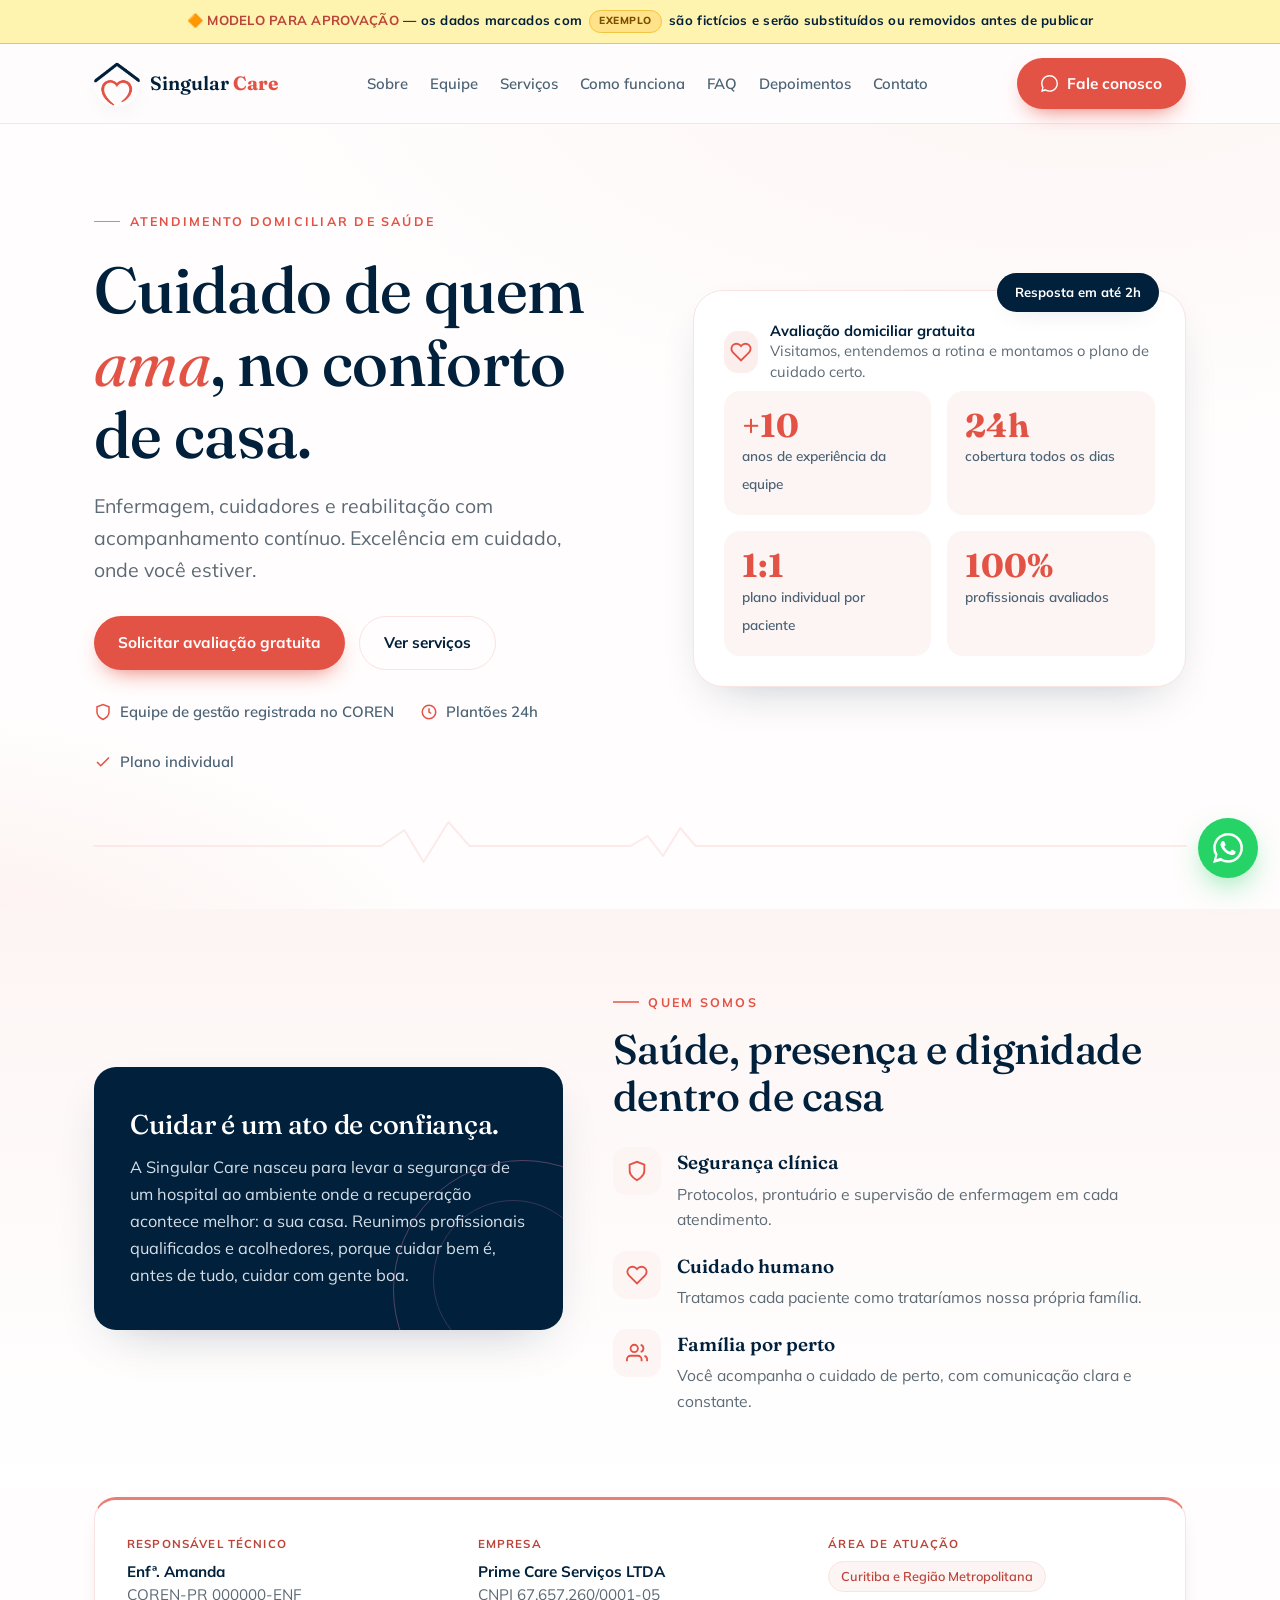
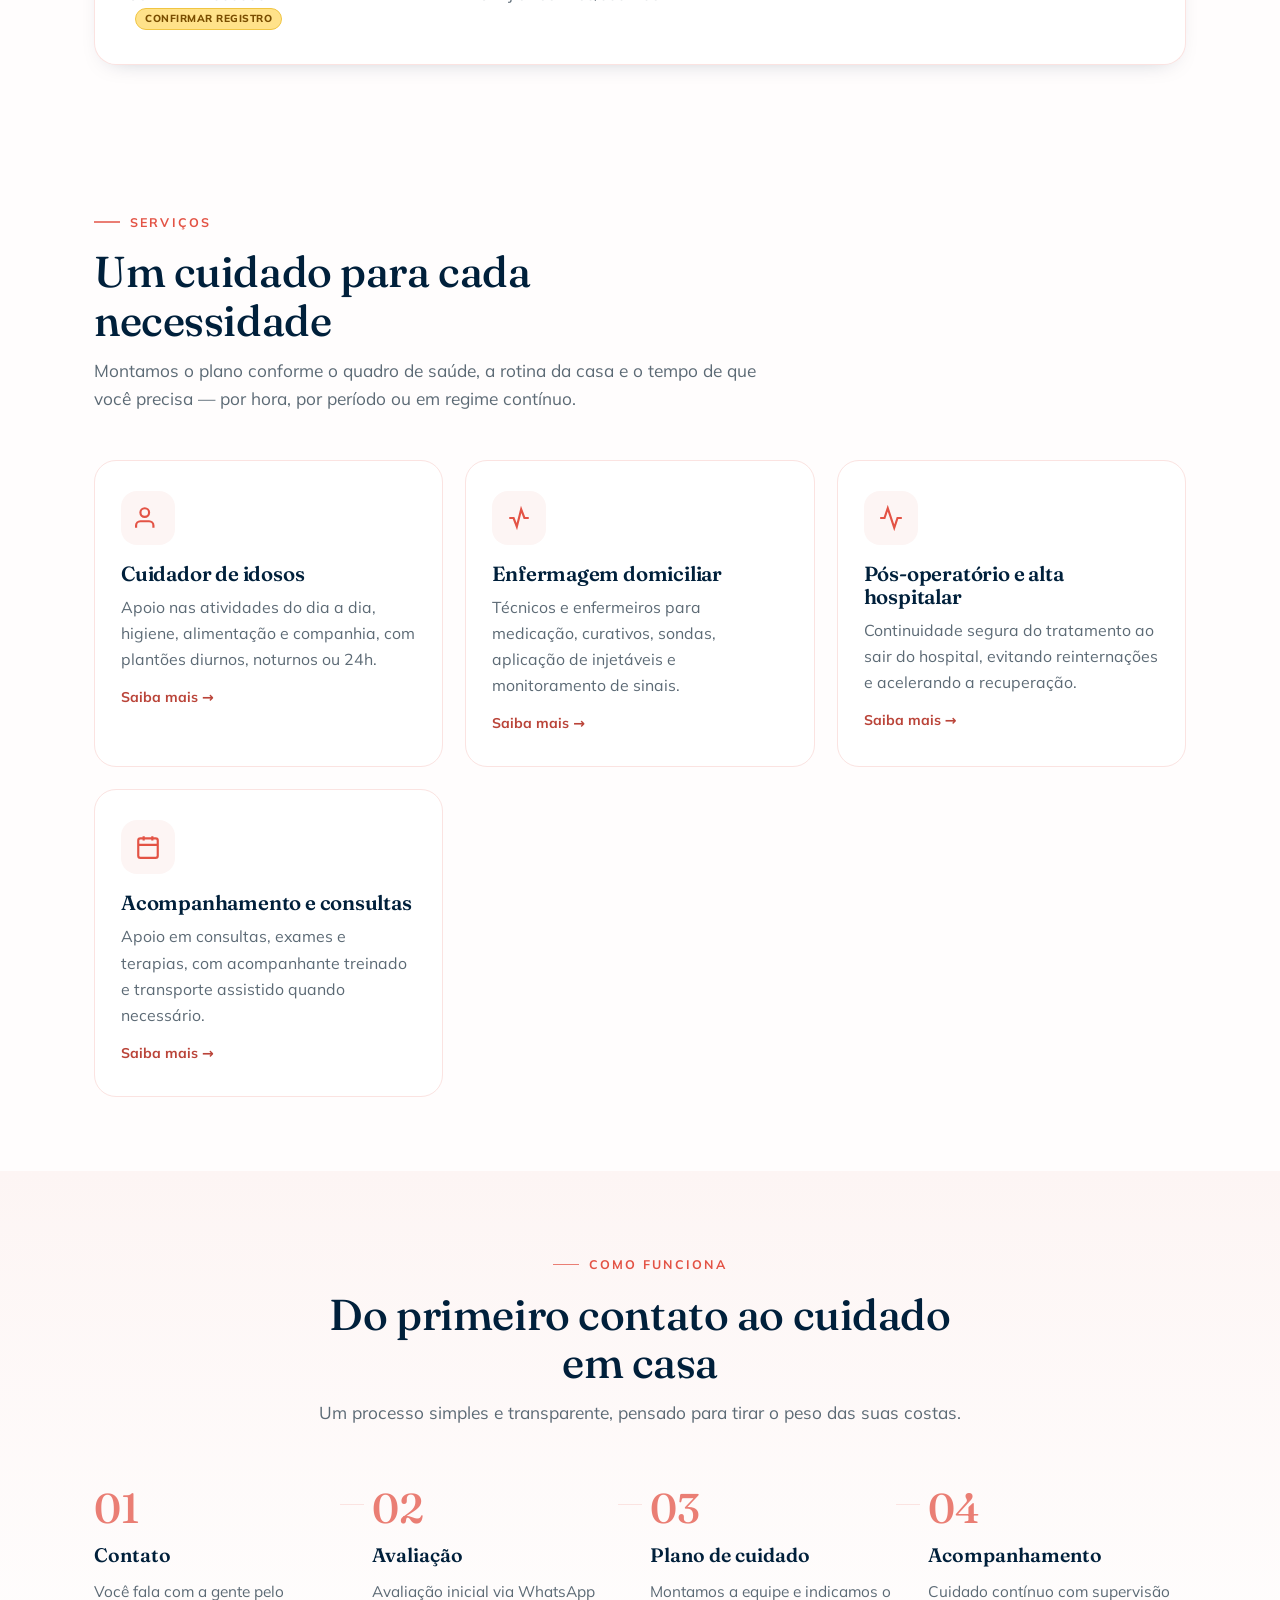
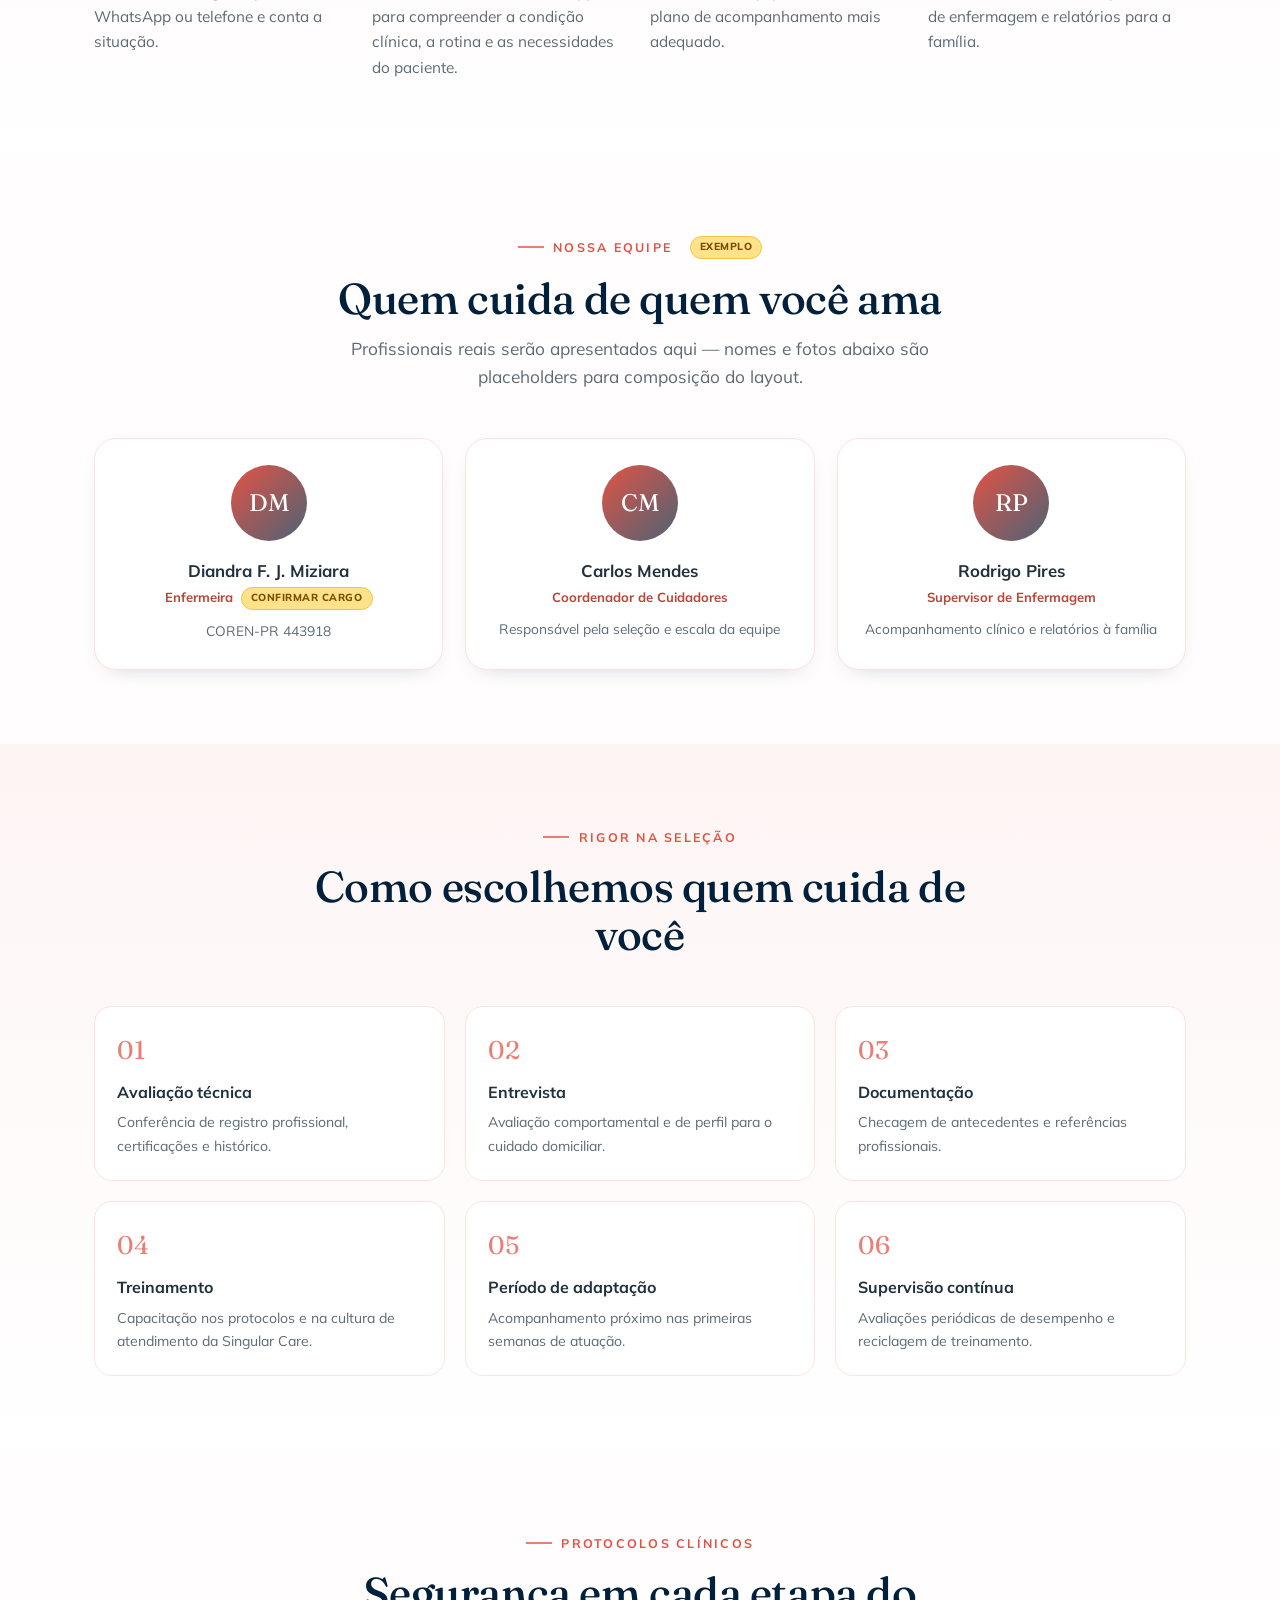
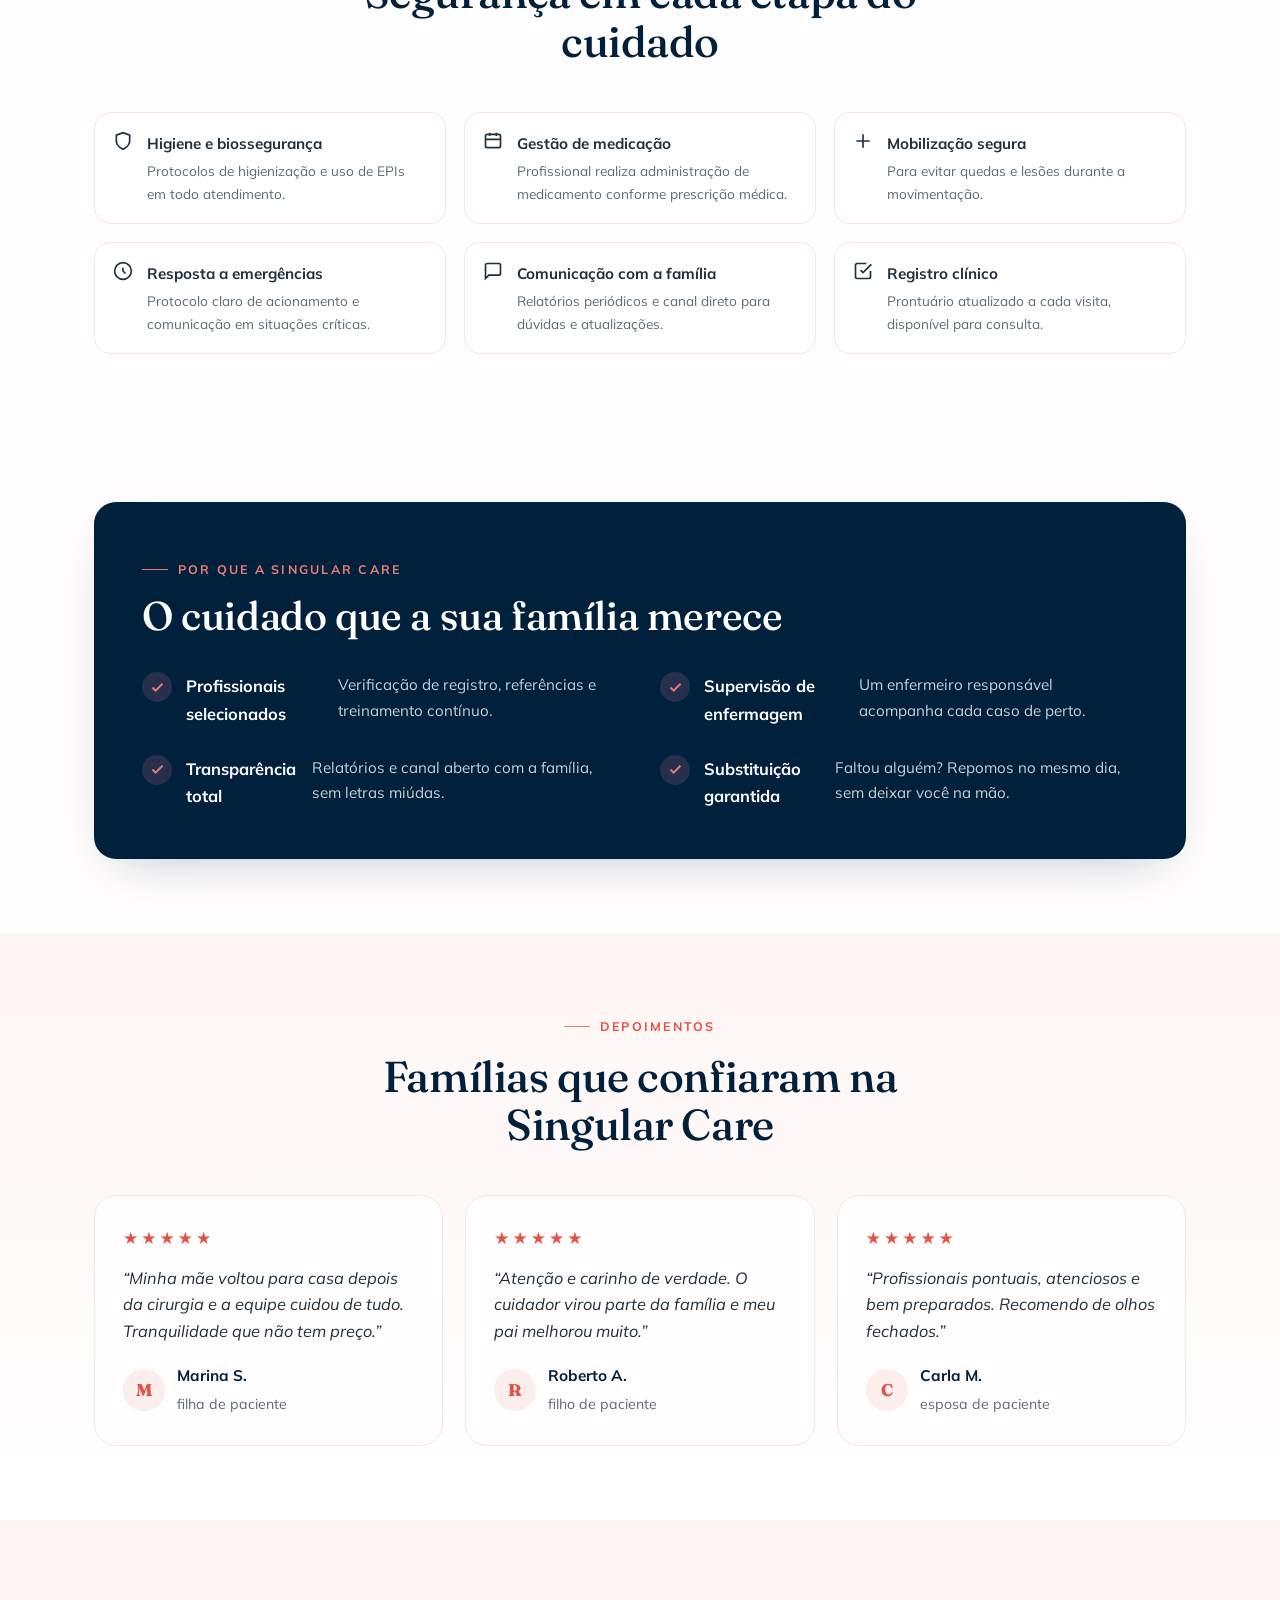
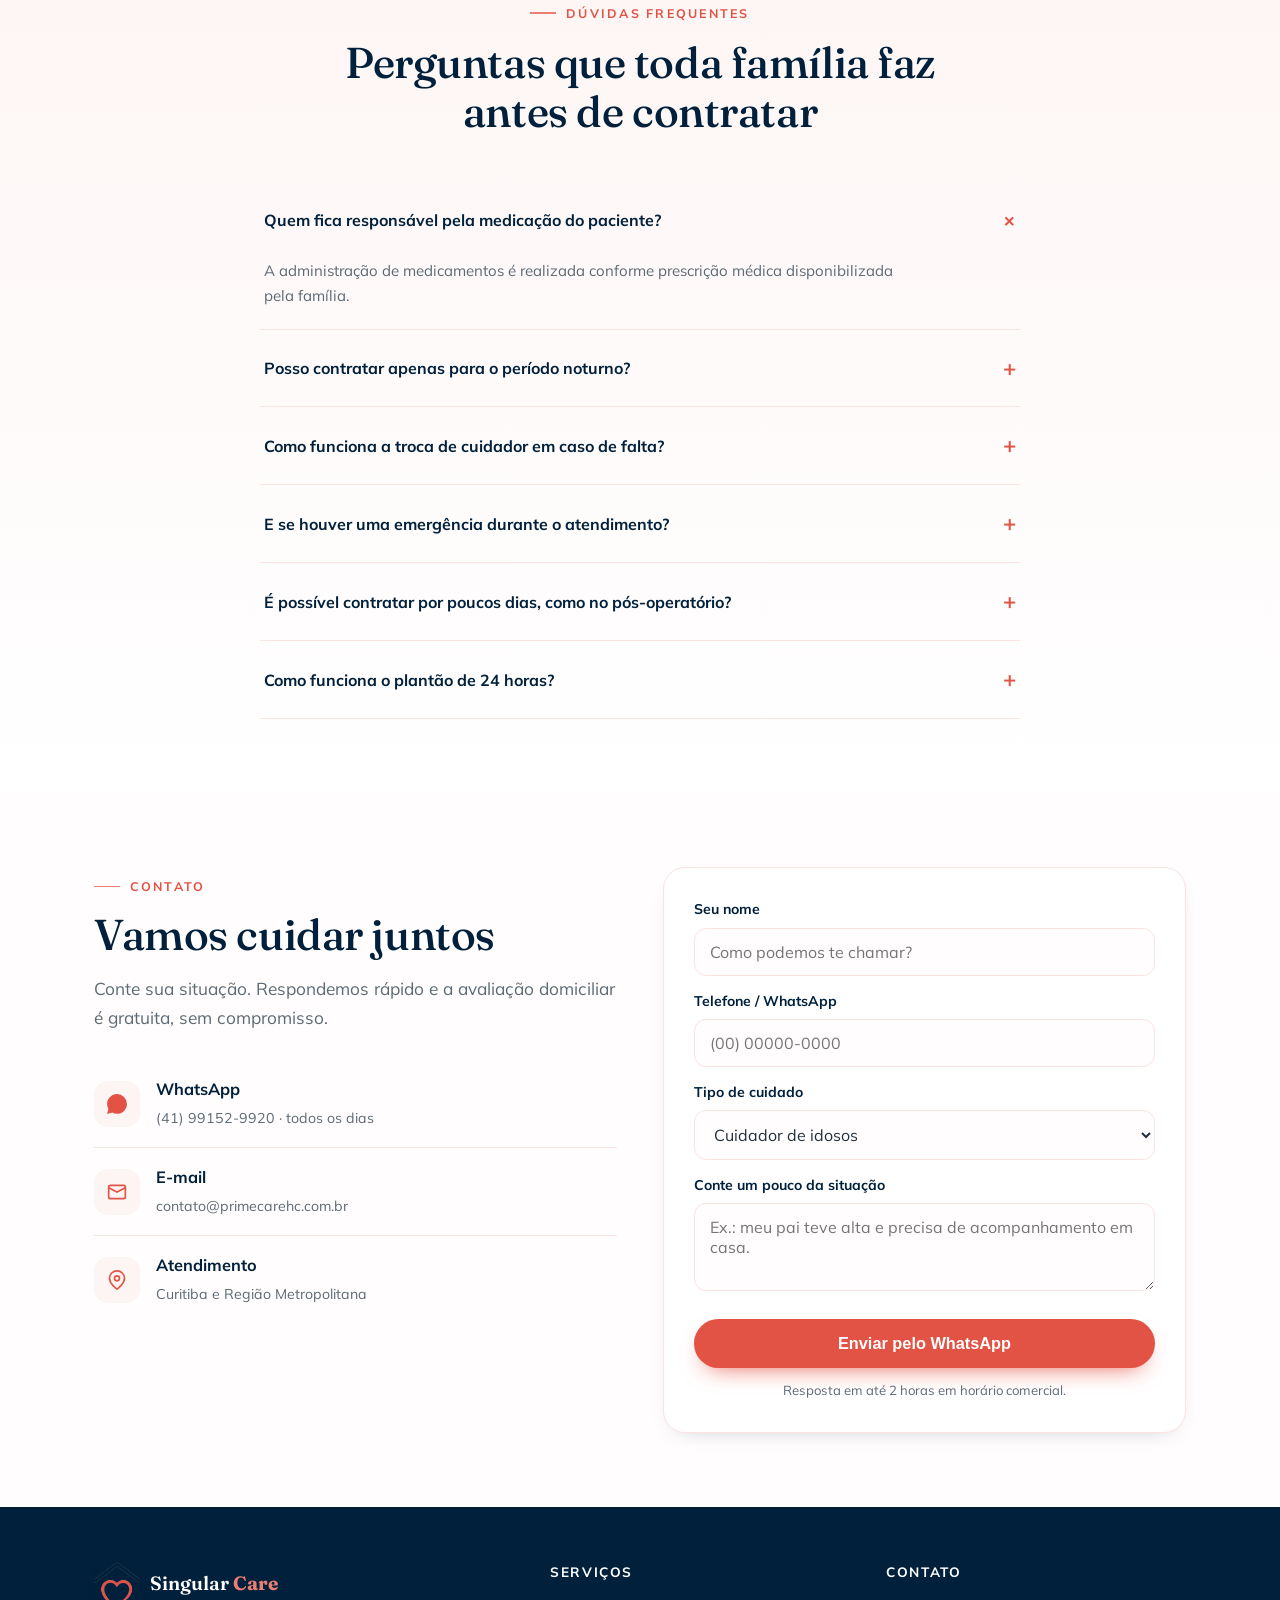
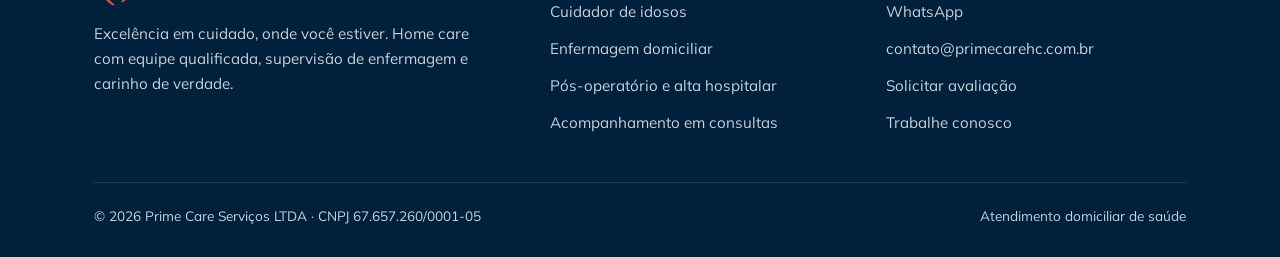
==== commit 2ad3818c: "Add files via upload" ====
--- a/index.html
+++ b/index.html
@@ -3,7 +3,7 @@
 <head>
 <meta charset="UTF-8" />
 <meta name="viewport" content="width=device-width, initial-scale=1.0" />
-<title>Prime Care · Excelência em cuidados, onde você estiver</title>
+<title>Singular Care · Excelência em cuidado, onde você estiver</title>
 <meta name="description" content="Home care com equipe de enfermagem, cuidadores e reabilitação no conforto da sua casa. Atendimento humano, seguro e contínuo para quem você ama." />
 <link rel="icon" href="/favicon.ico" sizes="any" />
 <link rel="icon" type="image/png" sizes="32x32" href="/favicon-32x32.png" />
@@ -22,9 +22,9 @@
 
 <header>
 <div class="nav">
-<a href="#topo" class="brand" aria-label="Prime Care — início">
-<img src="assets/logo.png" alt="Logo Prime Care" />
-<span>Prime <b>Care</b></span>
+<a href="#topo" class="brand" aria-label="Singular Care — início">
+<img src="assets/logo.png" alt="Logo Singular Care" />
+<span>Singular <b>Care</b></span>
 </a>
 <nav class="navlinks" id="navlinks" aria-label="Navegação principal">
 <a href="#sobre">Sobre</a>
@@ -52,13 +52,13 @@
 <div class="reveal">
 <span class="eyebrow">Atendimento domiciliar de saúde</span>
 <h1>Cuidado de quem <em>ama</em>, no conforto de casa.</h1>
-<p class="lead">Enfermagem, cuidadores e reabilitação com acompanhamento contínuo. Excelência em cuidados, onde você estiver.</p>
+<p class="lead">Enfermagem, cuidadores e reabilitação com acompanhamento contínuo. Excelência em cuidado, onde você estiver.</p>
 <div class="hero-cta">
 <a href="https://wa.me/5541991529920" class="btn btn-rose" target="_blank" rel="noopener">Solicitar avaliação gratuita</a>
 <a href="#servicos" class="btn btn-ghost">Ver serviços</a>
 </div>
 <div class="trust">
-<div><svg width="18" height="18" viewBox="0 0 24 24" fill="none" stroke="currentColor" stroke-width="2"><path d="M12 22s8-4 8-10V5l-8-3-8 3v7c0 6 8 10 8 10z"/></svg> Equipe registrada no COREN</div>
+<div><svg width="18" height="18" viewBox="0 0 24 24" fill="none" stroke="currentColor" stroke-width="2"><path d="M12 22s8-4 8-10V5l-8-3-8 3v7c0 6 8 10 8 10z"/></svg> Equipe de gestão registrada no COREN</div>
 <div><svg width="18" height="18" viewBox="0 0 24 24" fill="none" stroke="currentColor" stroke-width="2"><circle cx="12" cy="12" r="9"/><path d="M12 7v5l3 2"/></svg> Plantões 24h</div>
 <div><svg width="18" height="18" viewBox="0 0 24 24" fill="none" stroke="currentColor" stroke-width="2"><path d="M20 6L9 17l-5-5"/></svg> Plano individual</div>
 </div>
@@ -73,7 +73,7 @@
 <p><strong>Avaliação domiciliar gratuita</strong><br/>Visitamos, entendemos a rotina e montamos o plano de cuidado certo.</p>
 </div>
 <div class="stat-row">
-<div class="stat"><b>+15</b><small>anos de experiência da equipe</small></div>
+<div class="stat"><b>+10</b><small>anos de experiência da equipe</small></div>
 <div class="stat"><b>24h</b><small>cobertura todos os dias</small></div>
 <div class="stat"><b>1:1</b><small>plano individual por paciente</small></div>
 <div class="stat"><b>100%</b><small>profissionais avaliados</small></div>
@@ -96,7 +96,7 @@
 <div class="about-visual reveal">
 <span class="ring"></span><span class="ring2"></span>
 <h3>Cuidar é um ato de confiança.</h3>
-<p>A Prime Care nasceu para levar a segurança de um hospital ao ambiente onde a recuperação acontece melhor: a sua casa. Reunimos profissionais qualificados e acolhedores, porque cuidar bem é, antes de tudo, cuidar com gente boa.</p>
+<p>A Singular Care nasceu para levar a segurança de um hospital ao ambiente onde a recuperação acontece melhor: a sua casa. Reunimos profissionais qualificados e acolhedores, porque cuidar bem é, antes de tudo, cuidar com gente boa.</p>
 </div>
 <div class="reveal">
 <span class="eyebrow">Quem somos</span>
@@ -126,7 +126,7 @@
 <div class="cred-grid cred-grid-3">
 <div class="cred-item">
 <h5>Responsável técnico</h5>
-<p><b>Enfª. Ana Beatriz Souza</b><span class="mock-flag">exemplo</span><br>COREN-PR 000000-ENF</p>
+<p><b>Enfª. Amanda</b><br>COREN-PR 000000-ENF<span class="mock-flag">confirmar registro</span></p>
 </div>
 <div class="cred-item">
 <h5>Empresa</h5>
@@ -164,12 +164,6 @@
 <p>Técnicos e enfermeiros para medicação, curativos, sondas, aplicação de injetáveis e monitoramento de sinais.</p>
 <span class="card-more">Saiba mais →</span>
 </a>
-<a class="card card-link reveal" href="servicos/fisioterapia-em-casa.html">
-<div class="ic"><svg width="26" height="26" viewBox="0 0 24 24" fill="none" stroke="currentColor" stroke-width="2"><path d="M4 22V12a8 8 0 0116 0v10"/><path d="M9 22v-6h6v6"/></svg></div>
-<h3>Fisioterapia em casa</h3>
-<p>Reabilitação motora e respiratória para recuperar mobilidade e autonomia no ambiente do paciente.</p>
-<span class="card-more">Saiba mais →</span>
-</a>
 <a class="card card-link reveal" href="servicos/pos-operatorio-alta-hospitalar.html">
 <div class="ic"><svg width="26" height="26" viewBox="0 0 24 24" fill="none" stroke="currentColor" stroke-width="2"><path d="M22 12h-4l-3 9L9 3l-3 9H2"/></svg></div>
 <h3>Pós-operatório e alta hospitalar</h3>
@@ -183,7 +177,10 @@
 <span class="card-more">Saiba mais →</span>
 </a>
 </div>
-</div><!-- COMO FUNCIONA -->
+</div>
+</section>
+
+<!-- COMO FUNCIONA -->
 <section id="como" class="blush-bg">
 <div class="wrap">
 <div class="section-head center reveal">
@@ -193,8 +190,8 @@
 </div>
 <div class="steps">
 <div class="step reveal"><div class="num">01</div><h4>Contato</h4><p>Você fala com a gente pelo WhatsApp ou telefone e conta a situação.</p></div>
-<div class="step reveal"><div class="num">02</div><h4>Avaliação</h4><p>Visita domiciliar gratuita para entender o quadro e a rotina da família.</p></div>
-<div class="step reveal"><div class="num">03</div><h4>Plano de cuidado</h4><p>Montamos a equipe e o plano individual, com orçamento sem surpresas.</p></div>
+<div class="step reveal"><div class="num">02</div><h4>Avaliação</h4><p>Avaliação inicial via WhatsApp para compreender a condição clínica, a rotina e as necessidades do paciente.</p></div>
+<div class="step reveal"><div class="num">03</div><h4>Plano de cuidado</h4><p>Montamos a equipe e indicamos o plano de acompanhamento mais adequado.</p></div>
 <div class="step reveal"><div class="num">04</div><h4>Acompanhamento</h4><p>Cuidado contínuo com supervisão de enfermagem e relatórios para a família.</p></div>
 </div>
 </div>
@@ -210,10 +207,10 @@
 </div>
 <div class="team-grid reveal">
 <div class="team-card">
-<div class="av-lg">AB</div>
-<h4>Ana Beatriz Souza</h4>
-<div class="role">Enfermeira Responsável Técnica</div>
-<p>COREN-PR 000000 · 12 anos de experiência em home care</p>
+<div class="av-lg">DM</div>
+<h4>Diandra F. J. Miziara</h4>
+<div class="role">Enfermeira<span class="mock-flag">confirmar cargo</span></div>
+<p>COREN-PR 443918</p>
 </div>
 <div class="team-card">
 <div class="av-lg">CM</div>
@@ -222,12 +219,6 @@
 <p>Responsável pela seleção e escala da equipe</p>
 </div>
 <div class="team-card">
-<div class="av-lg">JL</div>
-<h4>Juliana Lima</h4>
-<div class="role">Fisioterapeuta</div>
-<p>Reabilitação motora e respiratória domiciliar</p>
-</div>
-<div class="team-card">
 <div class="av-lg">RP</div>
 <h4>Rodrigo Pires</h4>
 <div class="role">Supervisor de Enfermagem</div>
@@ -248,7 +239,7 @@
 <div class="sel-card"><div class="n">01</div><h4>Avaliação técnica</h4><p>Conferência de registro profissional, certificações e histórico.</p></div>
 <div class="sel-card"><div class="n">02</div><h4>Entrevista</h4><p>Avaliação comportamental e de perfil para o cuidado domiciliar.</p></div>
 <div class="sel-card"><div class="n">03</div><h4>Documentação</h4><p>Checagem de antecedentes e referências profissionais.</p></div>
-<div class="sel-card"><div class="n">04</div><h4>Treinamento</h4><p>Capacitação nos protocolos e na cultura de atendimento da Prime Care.</p></div>
+<div class="sel-card"><div class="n">04</div><h4>Treinamento</h4><p>Capacitação nos protocolos e na cultura de atendimento da Singular Care.</p></div>
 <div class="sel-card"><div class="n">05</div><h4>Período de adaptação</h4><p>Acompanhamento próximo nas primeiras semanas de atuação.</p></div>
 <div class="sel-card"><div class="n">06</div><h4>Supervisão contínua</h4><p>Avaliações periódicas de desempenho e reciclagem de treinamento.</p></div>
 </div>
@@ -264,8 +255,8 @@
 </div>
 <div class="proto-grid reveal">
 <div class="proto-item"><div class="ic"><svg width="20" height="20" viewBox="0 0 24 24" fill="none" stroke="currentColor" stroke-width="2"><path d="M12 22s8-4 8-10V5l-8-3-8 3v7c0 6 8 10 8 10z"/></svg></div><div><h4>Higiene e biossegurança</h4><p>Protocolos de higienização e uso de EPIs em todo atendimento.</p></div></div>
-<div class="proto-item"><div class="ic"><svg width="20" height="20" viewBox="0 0 24 24" fill="none" stroke="currentColor" stroke-width="2"><rect x="3" y="4" width="18" height="16" rx="2"/><path d="M8 2v4M16 2v4M3 10h18"/></svg></div><div><h4>Gestão de medicação</h4><p>Controle de horários e dupla checagem sob supervisão de enfermagem.</p></div></div>
-<div class="proto-item"><div class="ic"><svg width="20" height="20" viewBox="0 0 24 24" fill="none" stroke="currentColor" stroke-width="2"><path d="M4 12h16M12 4v16"/></svg></div><div><h4>Mobilização segura</h4><p>Técnicas para evitar quedas e lesões durante a movimentação.</p></div></div>
+<div class="proto-item"><div class="ic"><svg width="20" height="20" viewBox="0 0 24 24" fill="none" stroke="currentColor" stroke-width="2"><rect x="3" y="4" width="18" height="16" rx="2"/><path d="M8 2v4M16 2v4M3 10h18"/></svg></div><div><h4>Gestão de medicação</h4><p>Profissional realiza administração de medicamento conforme prescrição médica.</p></div></div>
+<div class="proto-item"><div class="ic"><svg width="20" height="20" viewBox="0 0 24 24" fill="none" stroke="currentColor" stroke-width="2"><path d="M4 12h16M12 4v16"/></svg></div><div><h4>Mobilização segura</h4><p>Para evitar quedas e lesões durante a movimentação.</p></div></div>
 <div class="proto-item"><div class="ic"><svg width="20" height="20" viewBox="0 0 24 24" fill="none" stroke="currentColor" stroke-width="2"><path d="M12 8v4l3 3M12 2a10 10 0 100 20 10 10 0 000-20z"/></svg></div><div><h4>Resposta a emergências</h4><p>Protocolo claro de acionamento e comunicação em situações críticas.</p></div></div>
 <div class="proto-item"><div class="ic"><svg width="20" height="20" viewBox="0 0 24 24" fill="none" stroke="currentColor" stroke-width="2"><path d="M21 15a2 2 0 01-2 2H7l-4 4V5a2 2 0 012-2h14a2 2 0 012 2z"/></svg></div><div><h4>Comunicação com a família</h4><p>Relatórios periódicos e canal direto para dúvidas e atualizações.</p></div></div>
 <div class="proto-item"><div class="ic"><svg width="20" height="20" viewBox="0 0 24 24" fill="none" stroke="currentColor" stroke-width="2"><path d="M9 11l3 3L22 4M21 12v7a2 2 0 01-2 2H5a2 2 0 01-2-2V5a2 2 0 012-2h11"/></svg></div><div><h4>Registro clínico</h4><p>Prontuário atualizado a cada visita, disponível para consulta.</p></div></div>
@@ -277,7 +268,7 @@
 <section>
 <div class="wrap">
 <div class="band reveal">
-<span class="eyebrow" style="color:var(--rose-soft)">Por que a Prime Care</span>
+<span class="eyebrow" style="color:var(--rose-soft)">Por que a Singular Care</span>
 <h2 style="font-size:clamp(1.8rem,3.4vw,2.5rem);margin-top:14px">O cuidado que a sua família merece</h2>
 <div class="diff">
 <div><span class="ck"><svg width="15" height="15" viewBox="0 0 24 24" fill="none" stroke="currentColor" stroke-width="3"><path d="M20 6L9 17l-5-5"/></svg></span><div><h4>Profissionais selecionados</h4><p>Verificação de registro, referências e treinamento contínuo.</p></div></div>
@@ -294,7 +285,7 @@
 <div class="wrap">
 <div class="section-head center reveal">
 <span class="eyebrow">Depoimentos</span>
-<h2>Famílias que confiaram na Prime Care</h2>
+<h2>Famílias que confiaram na Singular Care</h2>
 </div>
 <div class="quotes">
 <div class="quote reveal">
@@ -326,7 +317,7 @@
 <div class="faq-list reveal">
 <details class="faq-item" open>
 <summary>Quem fica responsável pela medicação do paciente?</summary>
-<p>A administração de medicamentos segue protocolo com dupla checagem e é supervisionada por um enfermeiro responsável, garantindo horários e dosagens corretas.</p>
+<p>A administração de medicamentos é realizada conforme prescrição médica disponibilizada pela família.</p>
 </details>
 <details class="faq-item">
 <summary>Posso contratar apenas para o período noturno?</summary>
@@ -382,7 +373,6 @@
 <select id="serv" name="serv">
 <option>Cuidador de idosos</option>
 <option>Enfermagem domiciliar</option>
-<option>Fisioterapia em casa</option>
 <option>Pós-operatório / alta hospitalar</option>
 <option>Acompanhamento em consultas</option>
 <option>Ainda não sei, preciso de orientação</option>
@@ -400,15 +390,14 @@
 <div class="wrap">
 <div class="foot-grid">
 <div>
-<a href="#topo" class="brand"><img src="assets/logo.png" alt="Logo Prime Care" /><span>Prime <b style="color:var(--rose-soft)">Care</b></span></a>
-<p>Excelência em cuidados, onde você estiver. Home care com equipe qualificada, supervisão de enfermagem e carinho de verdade.</p>
+<a href="#topo" class="brand"><img src="assets/logo.png" alt="Logo Singular Care" /><span>Singular <b style="color:var(--rose-soft)">Care</b></span></a>
+<p>Excelência em cuidado, onde você estiver. Home care com equipe qualificada, supervisão de enfermagem e carinho de verdade.</p>
 </div>
 <div>
 <h5>Serviços</h5>
 <ul>
 <li><a href="servicos/cuidador-de-idosos.html">Cuidador de idosos</a></li>
 <li><a href="servicos/enfermagem-domiciliar.html">Enfermagem domiciliar</a></li>
-<li><a href="servicos/fisioterapia-em-casa.html">Fisioterapia em casa</a></li>
 <li><a href="servicos/pos-operatorio-alta-hospitalar.html">Pós-operatório e alta hospitalar</a></li>
 <li><a href="servicos/acompanhamento-consultas.html">Acompanhamento em consultas</a></li>
 </ul>
@@ -419,6 +408,7 @@
 <li><a href="https://wa.me/5541991529920" target="_blank" rel="noopener">WhatsApp</a></li>
 <li><a href="mailto:contato@primecarehc.com.br">contato@primecarehc.com.br</a></li>
 <li><a href="#contato">Solicitar avaliação</a></li>
+<li><a href="mailto:contato@primecarehc.com.br?subject=Trabalhe%20conosco%20-%20Envio%20de%20curr%C3%ADculo">Trabalhe conosco</a></li>
 </ul>
 </div>
 </div>
--- a/assets/style.css
+++ b/assets/style.css
@@ -1,17 +1,17 @@
 :root{
---navy:#0D2B45;
---navy-soft:#1F445E;
---rose:#C0496F;
---rose-deep:#A93A5E;
---rose-soft:#D0789E;
---blush:#FFF1F6;
---blush-2:#FCE7EE;
---cream:#FFFCFD;
+--navy:#00203B;
+--navy-soft:#4C6376;
+--rose:#E35345;
+--rose-deep:#BA4439;
+--rose-soft:#EA7E74;
+--blush:#FDF5F4;
+--blush-2:#FCEEEC;
+--cream:#FFFDFD;
 --ink:#21303D;
 --muted:#5C6A75;
---line:#F0DCE4;
---shadow:0 18px 50px -24px rgba(13,43,69,.30);
---shadow-sm:0 8px 24px -16px rgba(13,43,69,.35);
+--line:#FBE3E1;
+--shadow:0 18px 50px -24px rgba(0,32,59,.30);
+--shadow-sm:0 8px 24px -16px rgba(0,32,59,.35);
 --radius:22px;
 --maxw:1140px;
 }
@@ -57,10 +57,10 @@
 border-bottom:1px solid var(--line);
 }
 .nav{position:relative;display:flex;align-items:center;justify-content:space-between;padding:14px 24px;max-width:var(--maxw);margin:0 auto}
-.brand{display:flex;align-items:center;gap:12px;font-family:'Fraunces';font-weight:600;font-size:1.32rem;color:var(--navy)}
+.brand{display:flex;align-items:center;gap:10px;font-family:'Fraunces';font-weight:600;font-size:1.2rem;color:var(--navy)}
 .brand img{width:46px;height:46px;border-radius:50%;object-fit:cover;box-shadow:var(--shadow-sm)}
 .brand span b{color:var(--rose)}
-.navlinks{display:flex;gap:30px;align-items:center;font-weight:600;font-size:.97rem}
+.navlinks{display:flex;gap:22px;align-items:center;font-weight:600;font-size:.93rem}
 .navlinks a{color:var(--navy-soft);transition:color .2s}
 .navlinks a:hover{color:var(--rose)}
 .btn{
@@ -315,7 +315,7 @@
 .chip{background:var(--blush);border:1px solid var(--line);color:var(--rose-deep);font-size:.8rem;font-weight:600;padding:4px 12px;border-radius:20px}
 
 /* ---------- Nossa equipe ---------- */
-.team-grid{display:grid;grid-template-columns:repeat(4,1fr);gap:22px}
+.team-grid{display:grid;grid-template-columns:repeat(3,1fr);gap:22px}
 .team-card{background:#fff;border:1px solid var(--line);border-radius:var(--radius);padding:26px 20px;text-align:center;box-shadow:var(--shadow-sm)}
 .team-card .av-lg{
 width:76px;height:76px;border-radius:50%;margin:0 auto 16px;
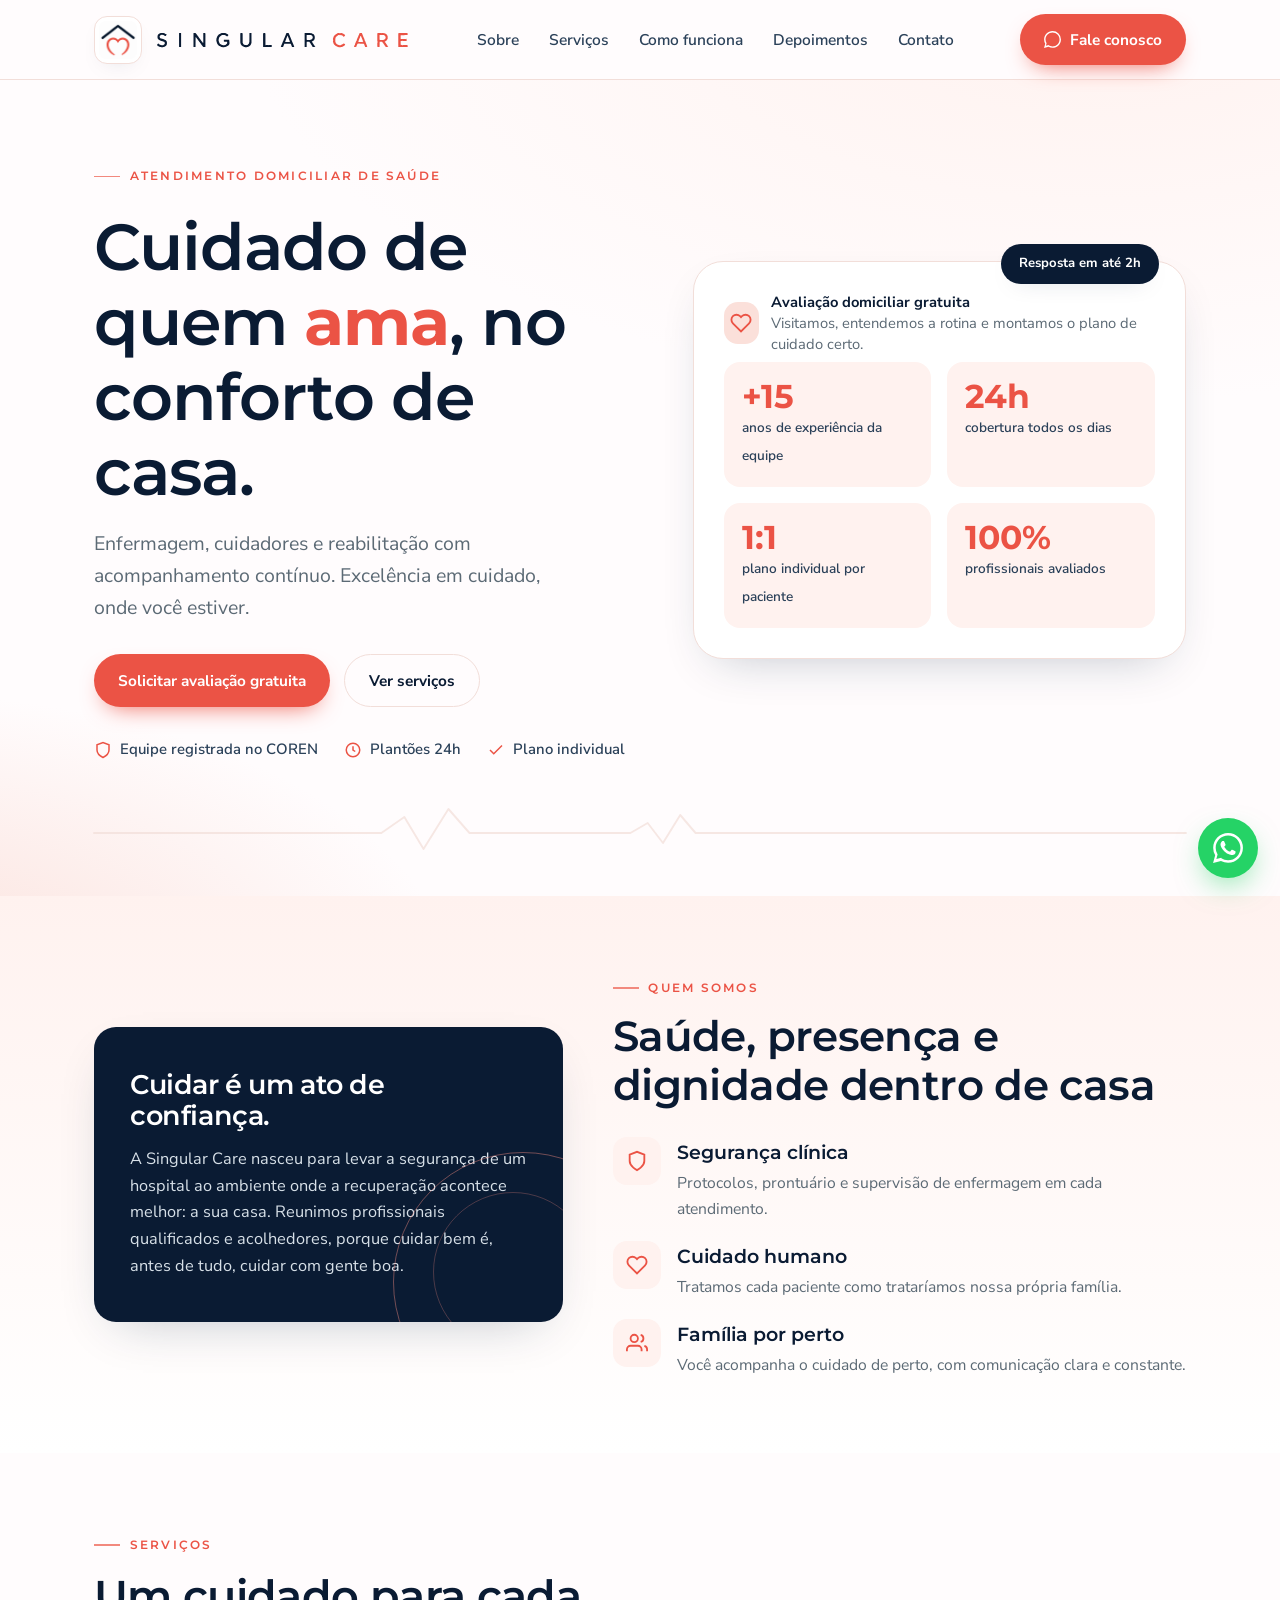
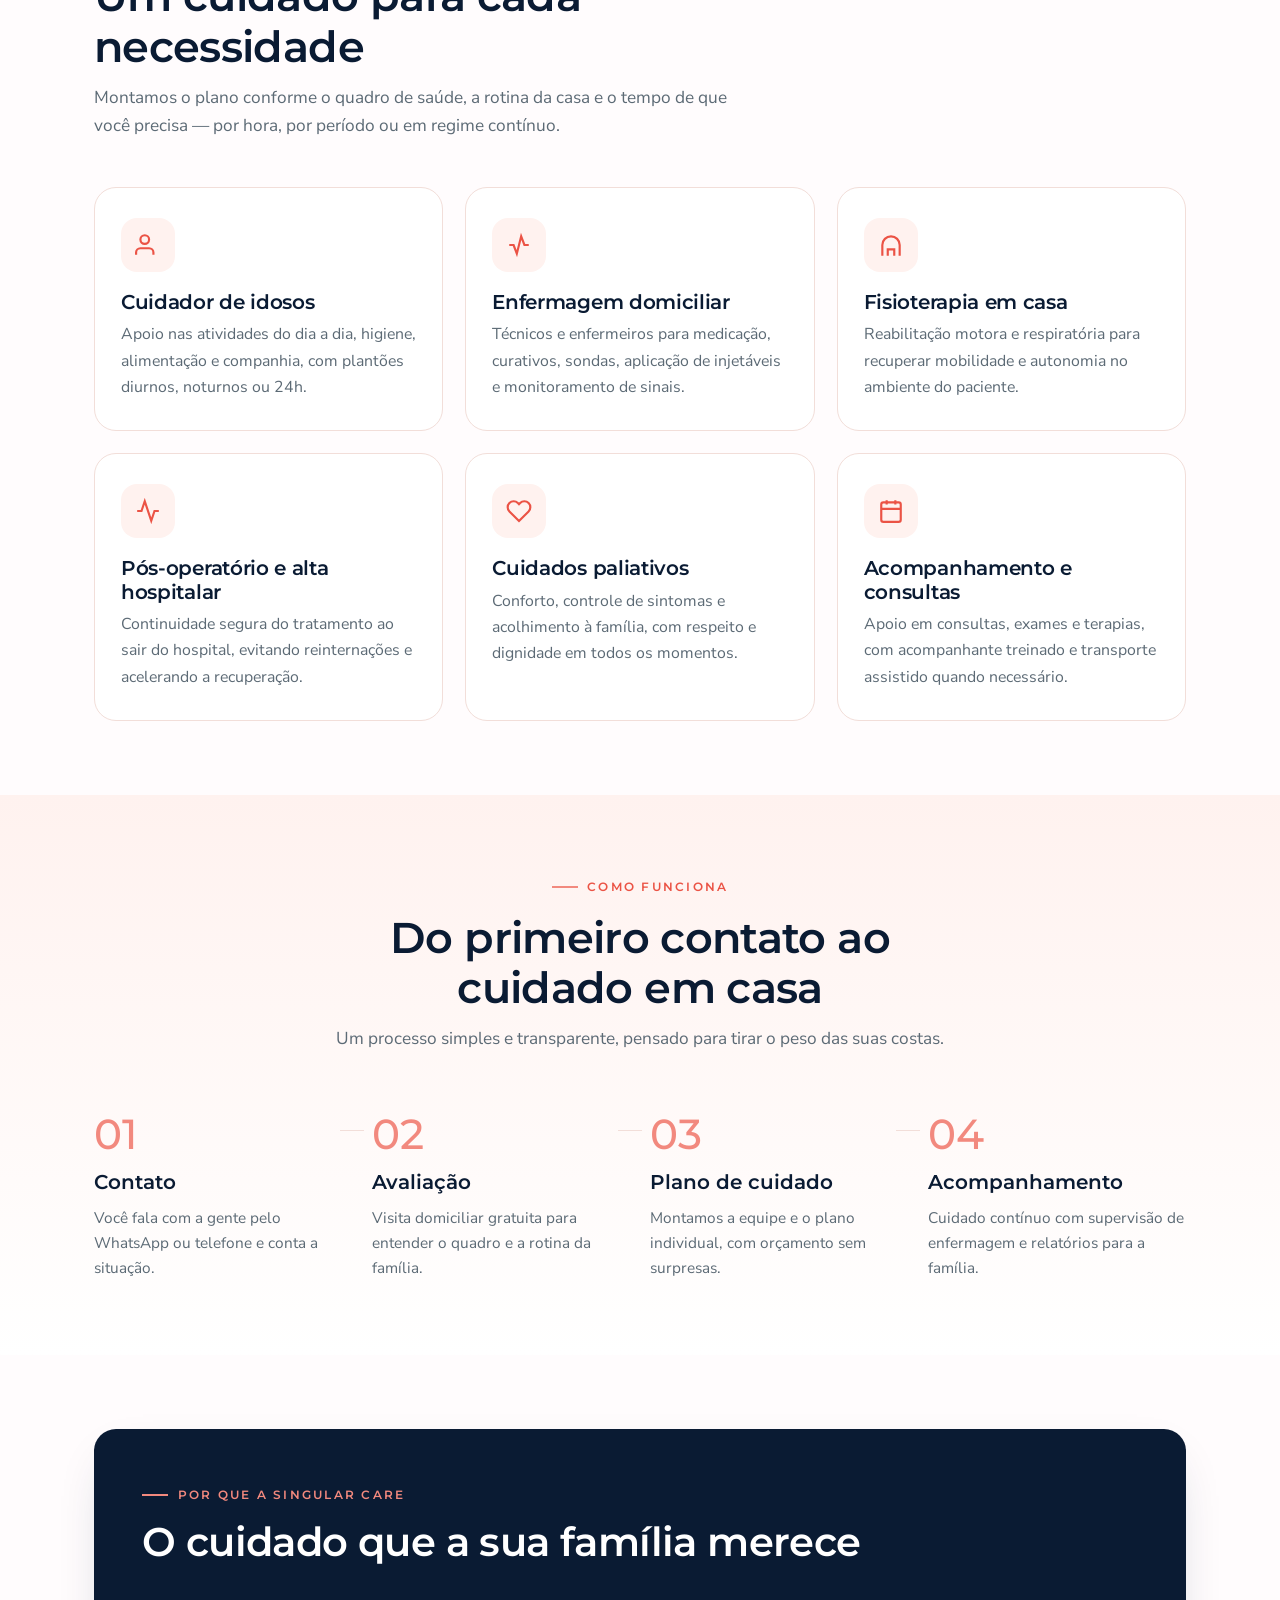
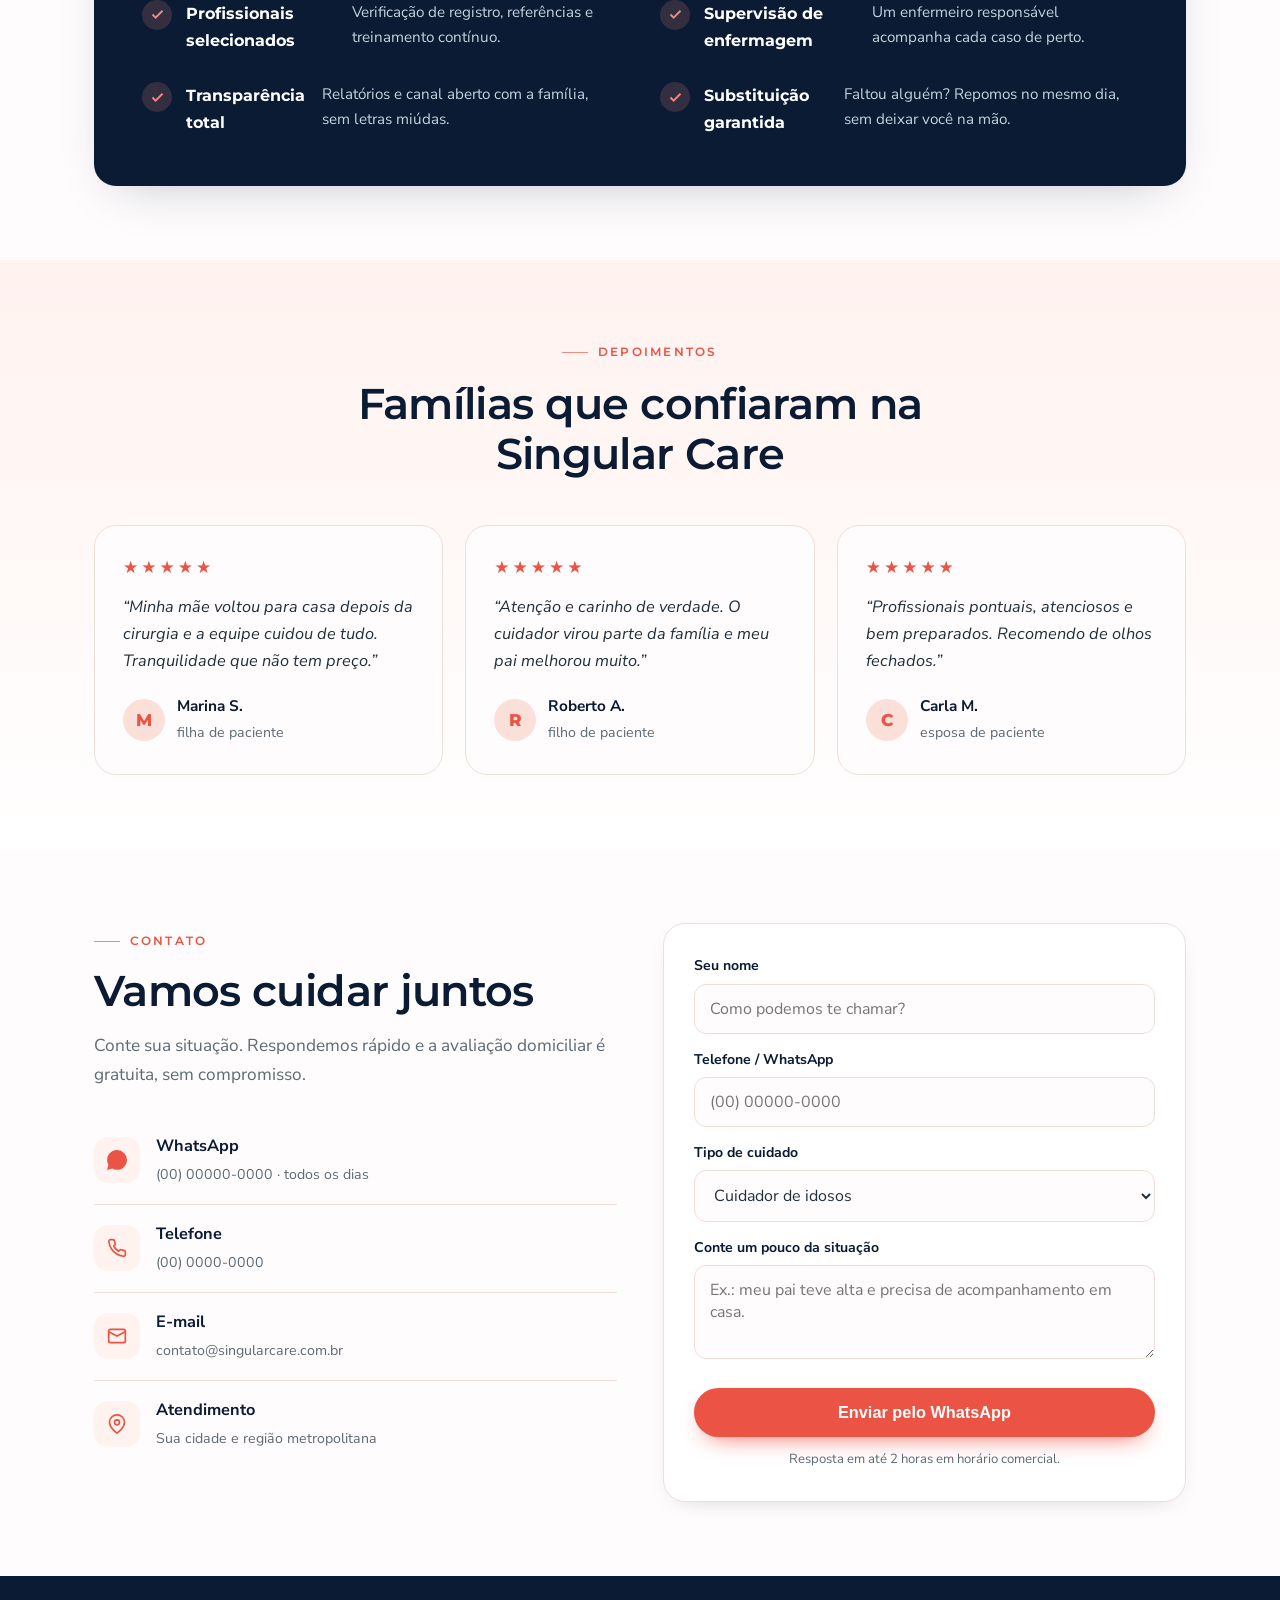
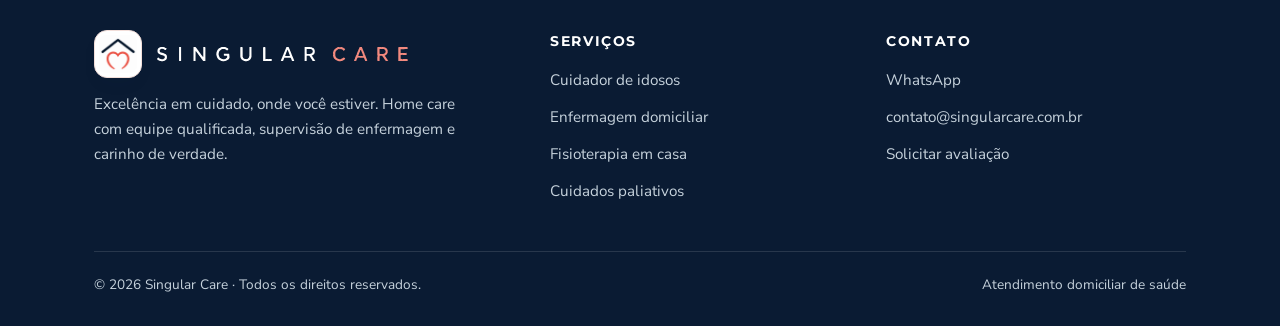
==== commit 217b7264: "Add files via upload" ====
--- a/index.html
+++ b/index.html
@@ -1,428 +1,597 @@
 <!DOCTYPE html>
 <html lang="pt-BR">
 <head>
+<script>document.documentElement.classList.add('js');</script>
 <meta charset="UTF-8" />
 <meta name="viewport" content="width=device-width, initial-scale=1.0" />
 <title>Singular Care · Excelência em cuidado, onde você estiver</title>
 <meta name="description" content="Home care com equipe de enfermagem, cuidadores e reabilitação no conforto da sua casa. Atendimento humano, seguro e contínuo para quem você ama." />
-<link rel="icon" href="/favicon.ico" sizes="any" />
-<link rel="icon" type="image/png" sizes="32x32" href="/favicon-32x32.png" />
-<link rel="icon" type="image/png" sizes="16x16" href="/favicon-16x16.png" />
-<link rel="apple-touch-icon" sizes="180x180" href="/apple-touch-icon.png" />
-<link rel="icon" type="image/png" sizes="192x192" href="/favicon-192.png" />
-<link rel="icon" type="image/png" sizes="512x512" href="/favicon-512.png" />
 <link rel="preconnect" href="https://fonts.googleapis.com">
 <link rel="preconnect" href="https://fonts.gstatic.com" crossorigin>
-<link href="https://fonts.googleapis.com/css2?family=Fraunces:ital,opsz,wght@0,9..144,400;0,9..144,500;0,9..144,600;1,9..144,400&family=Mulish:wght@400;500;600;700;800&display=swap" rel="stylesheet">
-<link rel="stylesheet" href="assets/style.css">
+<link href="https://fonts.googleapis.com/css2?family=Montserrat:ital,wght@0,400;0,500;0,600;0,700;0,800;1,500;1,600&family=Nunito+Sans:ital,opsz,wght@0,6..12,400;0,6..12,500;0,6..12,600;0,6..12,700;0,6..12,800;1,6..12,400&display=swap" rel="stylesheet">
+<style>
+  :root{
+    --navy:#0A1B33;
+    --navy-soft:#2B4159;
+    --rose:#EB5345;
+    --rose-deep:#D33E2C;
+    --rose-soft:#F2897E;
+    --blush:#FFF2EF;
+    --blush-2:#FBE0DA;
+    --cream:#FFFCFD;
+    --ink:#21303D;
+    --muted:#5C6A75;
+    --line:#F2DED9;
+    --shadow:0 18px 50px -24px rgba(13,43,69,.30);
+    --shadow-sm:0 8px 24px -16px rgba(13,43,69,.35);
+    --radius:22px;
+    --maxw:1140px;
+  }
+  *{box-sizing:border-box;margin:0;padding:0}
+  html{scroll-behavior:smooth}
+  body{
+    font-family:'Nunito Sans',system-ui,sans-serif;
+    color:var(--ink);
+    background:var(--cream);
+    line-height:1.65;
+    font-size:17px;
+    -webkit-font-smoothing:antialiased;
+    overflow-x:hidden;
+  }
+  h1,h2,h3{font-family:'Montserrat',sans-serif;color:var(--navy);line-height:1.16;font-weight:600;letter-spacing:-.015em}
+  a{color:inherit;text-decoration:none}
+  .wrap{max-width:var(--maxw);margin:0 auto;padding:0 24px}
+  .eyebrow{
+    font-family:'Montserrat';font-weight:600;font-size:.78rem;letter-spacing:.18em;
+    text-transform:uppercase;color:var(--rose);display:inline-flex;align-items:center;gap:.6rem;
+  }
+  .eyebrow::before{content:"";width:26px;height:1.5px;background:var(--rose-soft);display:inline-block}
+
+  /* ---------- Heartbeat signature ---------- */
+  .pulse{display:block;width:100%;height:46px;overflow:visible}
+  .pulse path{
+    fill:none;stroke:var(--rose);stroke-width:2.4;
+    stroke-linecap:round;stroke-linejoin:round;
+    stroke-dasharray:1600;stroke-dashoffset:1600;
+    animation:draw 4.2s linear infinite;
+  }
+  .pulse .ghost{stroke:var(--line);stroke-width:2;animation:none;stroke-dasharray:none;stroke-dashoffset:0;opacity:.7}
+  @keyframes draw{
+    0%{stroke-dashoffset:1600}
+    70%{stroke-dashoffset:0}
+    100%{stroke-dashoffset:-1600}
+  }
+
+  /* ---------- Header ---------- */
+  header{
+    position:sticky;top:0;z-index:50;
+    background:rgba(255,252,253,.86);backdrop-filter:blur(12px);
+    border-bottom:1px solid var(--line);
+  }
+  .nav{display:flex;align-items:center;justify-content:space-between;padding:14px 24px;max-width:var(--maxw);margin:0 auto}
+  .brand{display:flex;align-items:center;gap:12px;font-family:'Montserrat';font-weight:600;font-size:1.05rem;letter-spacing:.42em;text-transform:uppercase;color:var(--navy)}
+  .brand span{margin-right:-.42em}
+  .brand .wm{height:20px;width:auto;display:block}
+  .brand .wm .s{fill:var(--navy)}
+  .brand .wm .c{fill:var(--rose)}
+  footer .brand .wm .s{fill:#fff}
+  footer .brand .wm .c{fill:var(--rose-soft)}
+  .brand img{width:48px;height:48px;border-radius:13px;object-fit:contain;background:#fff;padding:4px;border:1px solid var(--line);box-shadow:var(--shadow-sm)}
+  .brand b{color:var(--rose);font-weight:inherit}
+  .navlinks{display:flex;gap:30px;align-items:center;font-weight:600;font-size:.97rem}
+  .navlinks a{color:var(--navy-soft);transition:color .2s}
+  .navlinks a:hover{color:var(--rose)}
+  .btn{
+    display:inline-flex;align-items:center;gap:9px;font-weight:700;font-size:.96rem;
+    padding:13px 24px;border-radius:999px;border:none;cursor:pointer;transition:transform .2s,box-shadow .2s,background .2s;
+  }
+  .btn-rose{background:var(--rose);color:#fff;box-shadow:0 10px 24px -12px var(--rose)}
+  .btn-rose:hover{background:var(--rose-deep);transform:translateY(-2px)}
+  .btn-ghost{background:transparent;color:var(--navy);border:1.5px solid var(--line)}
+  .btn-ghost:hover{border-color:var(--rose-soft);color:var(--rose)}
+  .menu-toggle{display:none;background:none;border:none;cursor:pointer;color:var(--navy);padding:6px;line-height:0}
+  .menu-toggle .ic-close{display:none}
+  header.nav-open .menu-toggle .ic-open{display:none}
+  header.nav-open .menu-toggle .ic-close{display:block}
+
+  /* ---------- Hero ---------- */
+  .hero{position:relative;padding:78px 0 40px;background:
+    radial-gradient(120% 90% at 85% -10%,var(--blush) 0%,transparent 55%),
+    radial-gradient(90% 70% at -10% 110%,var(--blush-2) 0%,transparent 50%);}
+  .hero-grid{display:grid;grid-template-columns:1.05fr .95fr;gap:54px;align-items:center}
+  .hero h1{font-size:clamp(2.5rem,5.4vw,4.05rem);margin:22px 0 18px}
+  .hero h1 em{font-style:normal;color:var(--rose);font-weight:700}
+  .hero p.lead{font-size:1.22rem;color:var(--muted);max-width:30rem;margin-bottom:30px}
+  .hero-cta{display:flex;gap:14px;flex-wrap:wrap;margin-bottom:30px}
+  .trust{display:flex;gap:26px;flex-wrap:wrap;align-items:center;color:var(--navy-soft);font-weight:600;font-size:.93rem}
+  .trust div{display:flex;align-items:center;gap:8px}
+  .trust svg{color:var(--rose)}
+
+  .hero-card{
+    position:relative;background:#fff;border-radius:30px;padding:30px;
+    box-shadow:var(--shadow);border:1px solid var(--line);
+  }
+  .hero-card .badge{
+    position:absolute;top:-18px;right:26px;background:var(--navy);color:#fff;
+    font-weight:700;font-size:.82rem;padding:9px 18px;border-radius:999px;box-shadow:var(--shadow-sm);
+  }
+  .stat-row{display:grid;grid-template-columns:1fr 1fr;gap:16px;margin-top:8px}
+  .stat{background:var(--blush);border-radius:16px;padding:18px}
+  .stat b{font-family:'Montserrat';font-size:2.05rem;color:var(--rose);display:block;line-height:1}
+  .stat small{color:var(--navy-soft);font-weight:600;font-size:.85rem}
+  .hero-card .who{display:flex;align-items:center;gap:12px;margin-top:20px;padding-top:20px;border-top:1px solid var(--line)}
+  .hero-card .who .dot{width:42px;height:42px;border-radius:14px;background:var(--blush-2);display:grid;place-items:center;color:var(--rose)}
+  .hero-card .who p{font-size:.92rem;color:var(--muted);line-height:1.4}
+  .hero-card .who strong{color:var(--navy)}
+
+  /* ---------- Sections ---------- */
+  section{padding:74px 0}
+  .section-head{max-width:42rem;margin-bottom:46px}
+  .section-head h2{font-size:clamp(1.9rem,3.6vw,2.7rem);margin:16px 0 12px}
+  .section-head p{color:var(--muted);font-size:1.08rem}
+  .center{margin-left:auto;margin-right:auto;text-align:center}
+  .center .eyebrow{justify-content:center}
+
+  .blush-bg{background:linear-gradient(180deg,var(--blush) 0%,#fff 100%)}
+
+  /* About */
+  .about-grid{display:grid;grid-template-columns:.9fr 1.1fr;gap:50px;align-items:center}
+  .about-visual{position:relative;border-radius:var(--radius);overflow:hidden;background:var(--navy);padding:42px 36px;color:#fff;box-shadow:var(--shadow)}
+  .about-visual h3{color:#fff;font-size:1.7rem;margin-bottom:14px}
+  .about-visual p{color:#D7E0E8;font-size:1.02rem}
+  .about-visual .ring{position:absolute;width:260px;height:260px;border:1px solid rgba(242,137,126,.45);border-radius:50%;right:-90px;bottom:-90px}
+  .about-visual .ring2{position:absolute;width:160px;height:160px;border:1px solid rgba(242,137,126,.28);border-radius:50%;right:-30px;bottom:-30px}
+  .vals{display:grid;gap:18px}
+  .val{display:flex;gap:16px;align-items:flex-start}
+  .val .ic{flex:none;width:48px;height:48px;border-radius:14px;background:var(--blush);color:var(--rose);display:grid;place-items:center}
+  .val h4{font-family:'Montserrat';color:var(--navy);font-size:1.18rem;font-weight:600;margin-bottom:3px}
+  .val p{color:var(--muted);font-size:.98rem}
+
+  /* Services */
+  .cards{display:grid;grid-template-columns:repeat(3,1fr);gap:22px}
+  .card{
+    background:#fff;border:1px solid var(--line);border-radius:var(--radius);padding:30px 26px;
+    transition:transform .25s,box-shadow .25s,border-color .25s;
+  }
+  .card:hover{transform:translateY(-6px);box-shadow:var(--shadow);border-color:var(--rose-soft)}
+  .card .ic{width:54px;height:54px;border-radius:16px;background:var(--blush);color:var(--rose);display:grid;place-items:center;margin-bottom:18px}
+  .card h3{font-size:1.28rem;margin-bottom:8px;font-weight:600}
+  .card p{color:var(--muted);font-size:.99rem}
+
+  /* Process */
+  .steps{display:grid;grid-template-columns:repeat(4,1fr);gap:20px;counter-reset:step}
+  .step{position:relative;padding-top:14px}
+  .step .num{font-family:'Montserrat';font-size:2.6rem;color:var(--rose-soft);font-weight:500;line-height:1;margin-bottom:10px}
+  .step h4{font-family:'Montserrat';color:var(--navy);font-size:1.22rem;font-weight:600;margin-bottom:7px}
+  .step p{color:var(--muted);font-size:.96rem}
+  .step::after{content:"";position:absolute;top:30px;right:-12px;width:24px;height:1.5px;background:var(--line)}
+  .step:last-child::after{display:none}
+
+  /* Differentials band */
+  .band{background:var(--navy);color:#fff;border-radius:var(--radius);padding:48px;box-shadow:var(--shadow)}
+  .band h2{color:#fff}
+  .band .diff{display:grid;grid-template-columns:repeat(2,1fr);gap:26px 40px;margin-top:34px}
+  .band .diff div{display:flex;gap:14px}
+  .band .diff .ck{flex:none;width:30px;height:30px;border-radius:50%;background:rgba(242,137,126,.18);color:var(--rose-soft);display:grid;place-items:center}
+  .band .diff h4{color:#fff;font-family:'Montserrat';font-weight:700;font-size:1.03rem;margin-bottom:2px}
+  .band .diff p{color:#C6D2DC;font-size:.95rem}
+
+  /* Testimonials */
+  .quotes{display:grid;grid-template-columns:repeat(3,1fr);gap:22px}
+  .quote{background:var(--cream);border:1px solid var(--line);border-radius:var(--radius);padding:28px}
+  .quote .stars{color:var(--rose);letter-spacing:3px;margin-bottom:12px}
+  .quote p{font-size:1.02rem;color:var(--ink);font-style:italic;margin-bottom:18px}
+  .quote .by{display:flex;align-items:center;gap:12px}
+  .quote .by .av{width:42px;height:42px;border-radius:50%;background:var(--blush-2);display:grid;place-items:center;color:var(--rose);font-weight:800;font-family:'Montserrat'}
+  .quote .by b{display:block;color:var(--navy);font-size:.96rem}
+  .quote .by small{color:var(--muted)}
+
+  /* Contact */
+  .contact-grid{display:grid;grid-template-columns:1fr 1fr;gap:46px;align-items:start}
+  .contact-info h2{font-size:clamp(1.9rem,3.6vw,2.7rem);margin:14px 0 16px}
+  .contact-info p.sub{color:var(--muted);font-size:1.08rem;margin-bottom:28px}
+  .contact-line{display:flex;align-items:center;gap:16px;padding:16px 0;border-bottom:1px solid var(--line)}
+  .contact-line .ic{width:46px;height:46px;flex:none;border-radius:14px;background:var(--blush);color:var(--rose);display:grid;place-items:center}
+  .contact-line b{display:block;color:var(--navy);font-size:1.02rem}
+  .contact-line small{color:var(--muted)}
+  form{background:#fff;border:1px solid var(--line);border-radius:var(--radius);padding:30px;box-shadow:var(--shadow-sm)}
+  form label{display:block;font-weight:700;font-size:.88rem;color:var(--navy);margin:14px 0 6px}
+  form label:first-of-type{margin-top:0}
+  form input,form select,form textarea{
+    width:100%;padding:13px 15px;border:1.5px solid var(--line);border-radius:12px;
+    font-family:inherit;font-size:1rem;color:var(--ink);background:var(--cream);transition:border-color .2s;
+  }
+  form input:focus,form select:focus,form textarea:focus{outline:none;border-color:var(--rose-soft)}
+  form .btn-rose{width:100%;justify-content:center;margin-top:20px;font-size:1.02rem;padding:15px}
+  form .note{font-size:.82rem;color:var(--muted);margin-top:12px;text-align:center}
+
+  /* Footer */
+  footer{background:var(--navy);color:#C6D2DC;padding:54px 0 30px}
+  .foot-grid{display:grid;grid-template-columns:1.4fr 1fr 1fr;gap:36px;margin-bottom:36px}
+  footer .brand span,footer .brand{color:#fff}
+  footer p{font-size:.95rem;max-width:24rem;margin-top:14px}
+  footer h5{color:#fff;font-family:'Montserrat';font-weight:700;font-size:.85rem;letter-spacing:.12em;text-transform:uppercase;margin-bottom:14px}
+  footer ul{list-style:none}
+  footer ul li{margin-bottom:9px}
+  footer ul a{color:#C6D2DC;font-size:.95rem;transition:color .2s}
+  footer ul a:hover{color:var(--rose-soft)}
+  .foot-bottom{border-top:1px solid rgba(255,255,255,.12);padding-top:22px;font-size:.85rem;display:flex;justify-content:space-between;flex-wrap:wrap;gap:10px}
+
+  /* Floating WhatsApp */
+  .wa-float{position:fixed;right:22px;bottom:22px;z-index:60;width:60px;height:60px;border-radius:50%;
+    background:#25D366;color:#fff;display:grid;place-items:center;box-shadow:0 12px 30px -8px rgba(37,211,102,.6);
+    transition:transform .2s}
+  .wa-float:hover{transform:scale(1.08)}
+
+  /* Reveal animation (progressive enhancement: visible by default, hidden only when JS runs) */
+  .reveal{transition:opacity .7s ease,transform .7s ease}
+  .js .reveal{opacity:0;transform:translateY(22px)}
+  .js .reveal.in{opacity:1;transform:none}
+
+  @media (max-width:900px){
+    .hero-grid,.about-grid,.contact-grid{grid-template-columns:1fr}
+    .cards,.quotes{grid-template-columns:1fr 1fr}
+    .steps{grid-template-columns:1fr 1fr}
+    .step::after{display:none}
+    .band .diff{grid-template-columns:1fr}
+    .foot-grid{grid-template-columns:1fr 1fr}
+  }
+  @media (max-width:640px){
+    body{font-size:16px}
+    .navlinks{
+      display:none;flex-direction:column;align-items:stretch;gap:0;
+      position:absolute;top:100%;left:0;right:0;
+      background:var(--cream);border-bottom:1px solid var(--line);
+      box-shadow:var(--shadow-sm);padding:6px 0;
+    }
+    header.nav-open .navlinks{display:flex}
+    .navlinks a{padding:15px 24px;font-size:1.06rem;border-bottom:1px solid var(--line)}
+    .navlinks a:last-child{border-bottom:none}
+    .menu-toggle{display:block}
+    .brand{gap:10px}
+    .brand img{width:40px;height:40px}
+    .brand .wm{height:14px}
+    .nav .btn-rose{display:none}
+    .cards,.quotes,.steps,.foot-grid{grid-template-columns:1fr}
+    .band{padding:32px 24px}
+    .hero{padding:48px 0 24px}
+    .stat-row{grid-template-columns:1fr 1fr}
+  }
+  @media (prefers-reduced-motion:reduce){
+    *{animation:none!important;scroll-behavior:auto}
+    .js .reveal{opacity:1;transform:none;transition:none}
+  }
+</style>
 </head>
 <body>
 
-<div class="mock-banner">🔶 <b>MODELO PARA APROVAÇÃO</b> — os dados marcados com <span class="mock-flag" style="margin:0 3px">exemplo</span> são fictícios e serão substituídos ou removidos antes de publicar</div>
-
 <header>
-<div class="nav">
-<a href="#topo" class="brand" aria-label="Singular Care — início">
-<img src="assets/logo.png" alt="Logo Singular Care" />
-<span>Singular <b>Care</b></span>
-</a>
-<nav class="navlinks" id="navlinks" aria-label="Navegação principal">
-<a href="#sobre">Sobre</a>
-<a href="#equipe">Equipe</a>
-<a href="#servicos">Serviços</a>
-<a href="#como">Como funciona</a>
-<a href="#faq">FAQ</a>
-<a href="#depoimentos">Depoimentos</a>
-<a href="#contato">Contato</a>
-</nav>
-<a href="https://wa.me/5541991529920" class="btn btn-rose" target="_blank" rel="noopener">
-<svg width="17" height="17" viewBox="0 0 24 24" fill="currentColor"><path d="M.057 24l1.687-6.163a11.867 11.867 0 01-1.587-5.946C.16 5.335 5.495 0 12.05 0a11.817 11.817 0 018.413 3.488 11.824 11.824 0 013.48 8.414c-.003 6.557-5.338 11.892-11.893 11.892a11.9 11.9 0 01-5.688-1.448L.057 24zm6.597-3.807c1.676.995 3.276 1.591 5.392 1.592 5.448 0 9.886-4.434 9.889-9.885.002-5.462-4.415-9.89-9.881-9.892-5.452 0-9.887 4.434-9.889 9.884a9.86 9.86 0 001.51 5.26l-.999 3.648 3.978-1.043z"/></svg>
-Fale conosco
-</a>
-<button class="menu-toggle" id="menuToggle" aria-label="Abrir menu" aria-expanded="false" aria-controls="navlinks" onclick="toggleMenu()">
-<svg class="icon-burger" width="24" height="24" viewBox="0 0 24 24" fill="none" stroke="currentColor" stroke-width="2"><path d="M4 6h16M4 12h16M4 18h16"/></svg>
-<svg class="icon-close" width="24" height="24" viewBox="0 0 24 24" fill="none" stroke="currentColor" stroke-width="2"><path d="M6 6l12 12M18 6L6 18"/></svg>
-</button>
-</div>
+  <div class="nav">
+    <a href="#topo" class="brand" aria-label="Singular Care — início">
+      <img src="[data-uri]" alt="Logo Singular Care" />
+      <svg class="wm" viewBox="0 0 3039 237" role="img" aria-label="Singular Care" xmlns="http://www.w3.org/2000/svg" preserveAspectRatio="xMinYMid meet"><g class="s"><path transform="translate(84.8165283203125,35.72210693359375)" d="M0 0 C0.396 0.002 0.396 0.002 2.402 0.012 C2.809 0.011 2.809 0.011 4.868 0.006 C6.589 0.005 8.311 0.009 10.033 0.017 C12.673 0.028 15.313 0.017 17.953 0.004 C19.624 0.006 21.294 0.008 22.965 0.012 C23.361 0.01 23.361 0.01 25.367 0 C30.954 0.048 30.954 0.048 33.183 2.278 C34.338 2.443 35.493 2.608 36.683 2.778 C40.183 3.278 40.183 3.278 42.183 5.278 C43.84 5.968 45.509 6.631 47.183 7.278 C49.192 8.261 51.192 9.262 53.183 10.278 C54.173 10.732 55.163 11.185 56.183 11.653 C59.702 13.559 62.284 15.516 65.183 18.278 C65.183 19.268 65.183 20.258 65.183 21.278 C64.523 21.608 63.863 21.938 63.183 22.278 C63.042 22.65 63.042 22.65 62.328 24.536 C60.983 27.759 59.304 29.659 56.871 32.153 C56.112 32.955 55.352 33.756 54.57 34.583 C52.183 36.278 52.183 36.278 49.582 36.118 C44.413 34.308 41.023 32.118 37.183 28.278 C34.496 27.09 34.496 27.09 32.183 26.278 C31.853 25.948 31.523 25.618 31.183 25.278 C28.636 24.995 26.088 24.83 23.531 24.657 C21.183 24.278 21.183 24.278 19.183 22.278 C16.474 22.079 13.89 21.999 11.183 22.028 C10.446 22.02 9.709 22.012 8.949 22.004 C3.437 22.025 3.437 22.025 1.183 24.278 C0.173 24.299 -0.838 24.319 -1.879 24.34 C-6.841 24.893 -9.566 28.438 -12.899 31.856 C-14.818 34.28 -15.793 36.383 -16.817 39.278 C-17.147 39.608 -17.477 39.938 -17.817 40.278 C-18.004 43.715 -18.004 43.715 -17.817 47.278 C-17.157 47.938 -16.497 48.598 -15.817 49.278 C-15.672 50.412 -15.528 51.547 -15.379 52.715 C-14.817 56.278 -14.817 56.278 -13.567 58.09 C-11.41 59.553 -9.259 60.369 -6.817 61.278 C-4.808 62.261 -2.808 63.262 -0.817 64.278 C0.277 64.814 1.37 65.35 2.496 65.903 C5.183 67.278 5.183 67.278 6.183 68.278 C8.731 68.561 11.279 68.726 13.836 68.899 C16.183 69.278 16.183 69.278 18.183 71.278 C19.338 71.443 20.493 71.608 21.683 71.778 C25.183 72.278 25.183 72.278 27.183 74.278 C28.338 74.443 29.493 74.608 30.683 74.778 C34.183 75.278 34.183 75.278 36.183 77.278 C37.84 77.968 39.509 78.631 41.183 79.278 C43.192 80.261 45.192 81.262 47.183 82.278 C48.106 82.687 49.029 83.095 49.98 83.516 C53.745 85.587 56.471 88.015 59.496 91.028 C59.764 91.278 59.764 91.278 61.123 92.544 C64.899 96.277 65.732 98.862 66.183 104.278 C66.843 104.938 67.503 105.598 68.183 106.278 C68.442 109.044 68.442 109.044 68.449 112.528 C68.45 113.152 68.45 113.152 68.457 116.309 C68.449 117.619 68.441 118.929 68.433 120.278 C68.437 120.933 68.437 120.933 68.457 124.247 C68.454 125.494 68.452 126.742 68.449 128.028 C68.447 129.178 68.445 130.328 68.442 131.512 C68.183 134.278 68.183 134.278 66.183 136.278 C65.493 137.935 64.83 139.603 64.183 141.278 C61.991 146.362 59.202 149.72 55.308 153.528 C54.792 154.056 54.275 154.585 53.742 155.129 C50.749 158.1 48.198 159.983 44.183 161.278 C43.853 161.608 43.523 161.938 43.183 162.278 C42.049 162.422 40.915 162.567 39.746 162.715 C36.183 163.278 36.183 163.278 34.183 165.278 C31.62 165.659 29.083 165.784 26.496 165.934 C24.183 166.278 24.183 166.278 22.183 168.278 C19.969 168.537 19.969 168.537 17.246 168.544 C16.269 168.546 15.292 168.549 14.285 168.551 C13.262 168.544 12.238 168.536 11.183 168.528 C10.16 168.536 9.136 168.543 8.082 168.551 C7.105 168.549 6.128 168.546 5.121 168.544 C4.222 168.541 3.324 168.539 2.398 168.537 C0.183 168.278 0.183 168.278 -1.817 166.278 C-3.975 166.028 -6.146 165.874 -8.317 165.778 C-14.594 165.5 -14.594 165.5 -16.817 163.278 C-17.972 163.113 -19.127 162.948 -20.317 162.778 C-23.817 162.278 -23.817 162.278 -25.817 160.278 C-27.474 159.587 -29.142 158.925 -30.817 158.278 C-35.699 156.261 -38.571 153.62 -42.137 149.864 C-44.171 147.943 -46.126 147.012 -48.817 146.278 C-49.279 143.503 -49.494 141.958 -48.817 139.278 C-46.959 137.031 -44.967 135.175 -42.762 133.27 C-40.586 131.042 -39.848 129.188 -38.817 126.278 C-38.157 125.288 -37.497 124.298 -36.817 123.278 C-33.817 123.278 -33.817 123.278 -32.098 124.922 C-31.51 125.638 -30.922 126.353 -30.317 127.09 C-26.647 131.508 -24.254 134.255 -18.817 136.278 C-13.039 139.056 -13.039 139.056 -11.817 140.278 C-10.682 140.422 -9.548 140.567 -8.379 140.715 C-4.817 141.278 -4.817 141.278 -2.817 143.278 C-0.051 143.537 -0.051 143.537 3.433 143.544 C4.681 143.546 5.929 143.549 7.215 143.551 C8.524 143.544 9.834 143.536 11.183 143.528 C12.493 143.536 13.803 143.543 15.152 143.551 C16.4 143.549 17.648 143.546 18.933 143.544 C19.508 143.542 19.508 143.542 22.418 143.537 C25.183 143.278 25.183 143.278 27.183 141.278 C27.963 140.985 28.743 140.693 29.547 140.391 C32.493 139.147 34.132 137.731 36.371 135.465 C37.045 134.799 37.719 134.133 38.414 133.446 C40.294 131.142 41.187 129.06 42.183 126.278 C42.513 125.948 42.843 125.618 43.183 125.278 C43.371 121.84 43.371 121.84 43.183 118.278 C42.523 117.618 41.863 116.958 41.183 116.278 C41.039 115.144 40.895 114.009 40.746 112.84 C40.183 109.278 40.183 109.278 38.933 107.465 C36.777 106.002 34.626 105.187 32.183 104.278 C30.175 103.295 28.175 102.294 26.183 101.278 C25.09 100.742 23.997 100.205 22.871 99.653 C20.183 98.278 20.183 98.278 19.183 97.278 C16.636 96.995 14.088 96.83 11.531 96.657 C9.183 96.278 9.183 96.278 7.183 94.278 C6.028 94.113 4.873 93.948 3.683 93.778 C0.183 93.278 0.183 93.278 -1.817 91.278 C-2.972 91.113 -4.127 90.948 -5.317 90.778 C-8.817 90.278 -8.817 90.278 -10.817 88.278 C-12.474 87.587 -14.142 86.925 -15.817 86.278 C-17.825 85.295 -19.825 84.294 -21.817 83.278 C-22.739 82.869 -23.662 82.461 -24.613 82.04 C-28.378 79.969 -31.104 77.541 -34.129 74.528 C-34.397 74.278 -34.397 74.278 -35.756 73.012 C-39.532 69.279 -40.365 66.693 -40.817 61.278 C-41.477 60.618 -42.137 59.958 -42.817 59.278 C-43.075 56.512 -43.075 56.512 -43.082 53.028 C-43.085 51.78 -43.087 50.532 -43.09 49.247 C-43.082 47.937 -43.074 46.627 -43.067 45.278 C-43.074 43.968 -43.082 42.659 -43.09 41.309 C-43.089 40.685 -43.089 40.685 -43.082 37.528 C-43.08 36.378 -43.078 35.228 -43.075 34.044 C-42.817 31.278 -42.817 31.278 -40.817 29.278 C-40.126 27.621 -39.463 25.952 -38.817 24.278 C-36.263 17.669 -30.768 11.062 -24.231 8.11 C-23.434 7.835 -22.637 7.561 -21.817 7.278 C-16.039 4.5 -16.039 4.5 -14.817 3.278 C-13.682 3.134 -12.548 2.989 -11.379 2.84 C-6.846 2.125 -4.921 0.042 0 0 Z "/><path transform="translate(302.875,35.8671875)" d="M0 0 C0.985 -0.001 1.97 -0.003 2.984 -0.004 C4.021 -0 5.057 0.004 6.125 0.008 C6.643 0.006 6.643 0.006 9.266 -0.004 C10.25 -0.003 11.235 -0.001 12.25 0 C13.16 0.001 14.07 0.002 15.008 0.003 C17.125 0.133 17.125 0.133 18.125 1.133 C18.224 3.231 18.251 5.333 18.252 7.434 C18.254 8.1 18.255 8.766 18.257 9.452 C18.261 11.699 18.258 13.946 18.254 16.193 C18.256 17.798 18.258 19.402 18.26 21.007 C18.264 25.376 18.262 29.746 18.259 34.116 C18.257 38.678 18.259 43.241 18.261 47.804 C18.263 55.467 18.26 63.131 18.255 70.794 C18.25 79.668 18.252 88.541 18.257 97.414 C18.262 105.019 18.262 112.623 18.26 120.227 C18.258 124.775 18.258 129.323 18.261 133.871 C18.264 138.145 18.262 142.42 18.256 146.695 C18.255 148.268 18.255 149.841 18.258 151.415 C18.26 153.554 18.257 155.692 18.252 157.831 C18.252 159.031 18.251 160.231 18.251 161.467 C18.125 164.133 18.125 164.133 17.125 165.133 C15.502 165.232 13.876 165.264 12.25 165.266 C11.265 165.267 10.28 165.268 9.266 165.27 C8.229 165.266 7.193 165.262 6.125 165.258 C5.089 165.262 4.052 165.266 2.984 165.27 C2 165.268 1.015 165.267 0 165.266 C-0.91 165.264 -1.82 165.263 -2.758 165.262 C-4.875 165.133 -4.875 165.133 -5.875 164.133 C-5.974 162.034 -6.001 159.932 -6.002 157.831 C-6.003 157.498 -6.003 157.498 -6.007 155.814 C-6.011 153.567 -6.008 151.319 -6.004 149.072 C-6.006 147.468 -6.008 145.863 -6.01 144.259 C-6.014 139.889 -6.012 135.52 -6.009 131.15 C-6.007 126.587 -6.009 122.025 -6.011 117.462 C-6.013 109.798 -6.01 102.135 -6.005 94.471 C-6 85.598 -6.002 76.725 -6.007 67.851 C-6.012 60.247 -6.012 52.643 -6.01 45.039 C-6.008 40.491 -6.008 35.943 -6.011 31.395 C-6.014 27.12 -6.012 22.846 -6.006 18.571 C-6.005 16.998 -6.005 15.424 -6.008 13.851 C-6.01 11.712 -6.007 9.573 -6.002 7.434 C-6.002 6.235 -6.001 5.035 -6.001 3.799 C-5.787 -0.723 -4.057 0.005 0 0 Z "/><path transform="translate(482.4814453125,35.259033203125)" d="M0 0 C6.539 0.134 10.093 0.76 14.769 5.428 C16.878 8.026 18.324 10.239 19.534 13.354 C20.642 16.04 21.873 17.313 24.019 19.241 C26.913 21.993 28.038 24.039 29.519 27.741 C30.651 28.94 31.823 30.104 33.019 31.241 C35.913 33.993 37.038 36.039 38.519 39.741 C39.651 40.94 40.823 42.104 42.019 43.241 C44.913 45.993 46.038 48.039 47.519 51.741 C48.651 52.94 49.823 54.104 51.019 55.241 C53.913 57.993 55.038 60.039 56.519 63.741 C57.651 64.94 58.823 66.104 60.019 67.241 C62.913 69.993 64.038 72.039 65.519 75.741 C66.651 76.94 67.823 78.104 69.019 79.241 C71.913 81.993 73.038 84.039 74.519 87.741 C75.651 88.94 76.823 90.104 78.019 91.241 C80.913 93.993 82.038 96.039 83.519 99.741 C85.256 101.58 87.083 103.303 88.917 105.046 C90.856 107.098 91.55 109.112 92.519 111.741 C94.894 114.553 94.894 114.553 97.519 116.741 C98.839 116.741 100.159 116.741 101.519 116.741 C101.519 80.771 101.519 44.801 101.519 7.741 C101.189 7.576 101.189 7.576 99.519 6.741 C99.519 3.741 99.519 3.741 100.925 2.081 C104.879 0.038 108.633 0.267 113.019 0.303 C113.873 0.283 114.728 0.264 115.608 0.243 C116.435 0.244 117.261 0.244 118.112 0.245 C118.862 0.243 119.611 0.241 120.384 0.239 C123.46 0.962 124.559 2.285 126.519 4.741 C127.014 7.729 127.014 7.729 127.006 11.289 C127.01 11.946 127.015 12.602 127.019 13.278 C127.028 15.474 127.008 17.67 126.989 19.867 C126.989 21.442 126.991 23.017 126.995 24.593 C127.001 28.869 126.981 33.146 126.957 37.422 C126.936 41.893 126.936 46.363 126.934 50.834 C126.928 58.338 126.907 65.843 126.875 73.347 C126.835 82.992 126.818 92.637 126.808 102.282 C126.8 110.562 126.782 118.842 126.763 127.122 C126.757 129.79 126.752 132.458 126.747 135.126 C126.738 139.31 126.724 143.493 126.705 147.677 C126.699 149.216 126.694 150.756 126.692 152.296 C126.688 154.388 126.678 156.481 126.666 158.573 C126.661 159.747 126.657 160.921 126.653 162.13 C126.519 164.741 126.519 164.741 125.519 165.741 C123.665 165.828 121.808 165.848 119.952 165.839 C118.827 165.835 117.703 165.832 116.544 165.829 C115.36 165.82 114.176 165.812 112.956 165.803 C111.768 165.799 110.58 165.794 109.356 165.79 C106.41 165.778 103.465 165.761 100.519 165.741 C100.097 164.824 99.676 163.908 99.241 162.964 C97.67 160.024 96.396 158.365 93.956 156.178 C91.088 153.453 89.986 151.41 88.519 147.741 C87.386 146.541 86.214 145.378 85.019 144.241 C82.124 141.489 80.999 139.442 79.519 135.741 C78.386 134.541 77.214 133.378 76.019 132.241 C73.124 129.489 71.999 127.442 70.519 123.741 C69.386 122.541 68.214 121.378 67.019 120.241 C64.124 117.489 62.999 115.442 61.519 111.741 C60.386 110.541 59.214 109.378 58.019 108.241 C55.124 105.489 53.999 103.442 52.519 99.741 C51.386 98.541 50.214 97.378 49.019 96.241 C46.124 93.489 44.999 91.442 43.519 87.741 C42.386 86.541 41.214 85.378 40.019 84.241 C37.124 81.489 35.999 79.442 34.519 75.741 C33.386 74.541 32.214 73.378 31.019 72.241 C28.124 69.489 26.999 67.442 25.519 63.741 C23.785 61.905 21.962 60.187 20.132 58.448 C18.191 56.395 17.36 54.419 16.519 51.741 C15.859 51.081 15.199 50.421 14.519 49.741 C13.199 49.741 11.879 49.741 10.519 49.741 C10.514 50.333 10.51 50.924 10.506 51.534 C10.403 65.913 10.294 80.292 10.179 94.672 C10.124 101.625 10.07 108.579 10.021 115.532 C9.974 122.237 9.921 128.941 9.866 135.645 C9.845 138.209 9.826 140.774 9.809 143.338 C9.786 146.915 9.755 150.493 9.724 154.071 C9.718 155.143 9.712 156.214 9.706 157.318 C9.702 157.803 9.702 157.803 9.677 160.255 C9.67 161.102 9.664 161.949 9.657 162.822 C9.519 164.741 9.519 164.741 8.519 165.741 C6.896 165.84 5.269 165.872 3.644 165.874 C2.659 165.875 1.674 165.876 0.659 165.878 C-0.377 165.874 -1.414 165.87 -2.481 165.866 C-3.518 165.87 -4.554 165.874 -5.622 165.878 C-6.607 165.876 -7.592 165.875 -8.606 165.874 C-9.517 165.873 -10.427 165.872 -11.364 165.87 C-13.481 165.741 -13.481 165.741 -14.481 164.741 C-14.581 162.642 -14.608 160.54 -14.608 158.439 C-14.609 158.106 -14.609 158.106 -14.613 156.422 C-14.617 154.175 -14.614 151.928 -14.611 149.68 C-14.612 148.076 -14.614 146.472 -14.616 144.867 C-14.621 140.497 -14.619 136.128 -14.616 131.758 C-14.613 127.195 -14.616 122.633 -14.617 118.07 C-14.619 110.407 -14.617 102.743 -14.612 95.079 C-14.606 86.206 -14.608 77.333 -14.614 68.459 C-14.618 60.855 -14.619 53.251 -14.616 45.647 C-14.615 41.099 -14.614 36.551 -14.618 32.003 C-14.621 27.728 -14.619 23.454 -14.613 19.179 C-14.612 17.606 -14.612 16.032 -14.614 14.459 C-14.617 12.32 -14.613 10.181 -14.608 8.043 C-14.608 6.843 -14.608 5.643 -14.607 4.407 C-14.308 -1.932 -4.923 0.086 0 0 Z "/><path transform="translate(806.142578125,35.7412109375)" d="M0 0 C0.854 -0.006 1.709 -0.013 2.589 -0.019 C3.513 -0.015 4.437 -0.011 5.389 -0.007 C5.862 -0.008 5.862 -0.008 8.258 -0.013 C10.262 -0.014 12.266 -0.01 14.27 -0.002 C17.345 0.009 20.419 -0.002 23.494 -0.015 C25.438 -0.013 27.382 -0.011 29.326 -0.007 C30.25 -0.011 31.174 -0.015 32.126 -0.019 C32.98 -0.013 33.835 -0.006 34.715 0 C35.468 0.002 36.222 0.003 36.998 0.005 C38.857 0.259 38.857 0.259 40.857 2.259 C42.012 2.424 43.167 2.589 44.357 2.759 C47.857 3.259 47.857 3.259 49.857 5.259 C51.514 5.949 53.183 6.612 54.857 7.259 C56.866 8.242 58.866 9.243 60.857 10.259 C61.321 10.444 61.321 10.444 63.67 11.384 C68.397 14.164 72.681 17.76 75.857 22.259 C75.901 25.711 75.037 27.037 72.861 29.716 C72.458 30.104 72.458 30.104 70.42 32.071 C69.617 32.861 68.814 33.652 67.986 34.466 C65.857 36.259 65.857 36.259 63.857 36.259 C63.857 38.239 63.857 40.219 63.857 42.259 C62.867 42.259 61.877 42.259 60.857 42.259 C60.527 41.599 60.197 40.939 59.857 40.259 C59.156 40.032 58.455 39.805 57.732 39.571 C54.809 38.237 53.534 37.054 51.357 34.759 C48.652 31.931 46.65 30.426 42.857 29.259 C37.08 26.481 37.08 26.481 35.857 25.259 C32.528 24.973 29.198 24.81 25.861 24.638 C22.857 24.259 22.857 24.259 20.857 22.259 C17.357 22.009 17.357 22.009 13.857 22.259 C13.197 22.919 12.537 23.579 11.857 24.259 C8.513 24.646 5.189 24.766 1.826 24.915 C-1.143 25.259 -1.143 25.259 -3.143 27.259 C-4.8 27.949 -6.468 28.612 -8.143 29.259 C-14.315 31.711 -18.317 35.987 -22.893 40.634 C-23.66 41.389 -24.427 42.145 -25.217 42.923 C-25.584 43.292 -25.584 43.292 -27.439 45.157 C-28.103 45.824 -28.767 46.491 -29.45 47.178 C-31.304 49.457 -32.167 51.502 -33.143 54.259 C-35.92 60.037 -35.92 60.037 -37.143 61.259 C-37.428 64.588 -37.592 67.918 -37.764 71.255 C-38.143 74.259 -38.143 74.259 -40.143 76.259 C-40.341 78.968 -40.421 81.552 -40.393 84.259 C-40.4 84.996 -40.408 85.733 -40.416 86.493 C-40.396 92.005 -40.396 92.005 -38.143 94.259 C-37.761 96.822 -37.637 99.36 -37.486 101.946 C-37.143 104.259 -37.143 104.259 -35.143 106.259 C-34.452 107.916 -33.79 109.584 -33.143 111.259 C-32.16 113.267 -31.159 115.267 -30.143 117.259 C-29.726 118.193 -29.31 119.128 -28.881 120.091 C-26.952 123.606 -24.609 126.237 -21.768 129.009 C-21.298 129.49 -20.829 129.97 -20.346 130.466 C-17.466 133.322 -14.985 135.001 -11.143 136.259 C-5.365 139.037 -5.365 139.037 -4.143 140.259 C-3.008 140.403 -1.874 140.548 -0.705 140.696 C2.857 141.259 2.857 141.259 4.857 143.259 C7.348 143.518 7.348 143.518 10.451 143.524 C11.564 143.527 12.676 143.53 13.822 143.532 C14.989 143.524 16.155 143.517 17.357 143.509 C18.524 143.517 19.691 143.524 20.893 143.532 C22.005 143.53 23.118 143.527 24.264 143.524 C24.776 143.523 24.776 143.523 27.367 143.518 C29.857 143.259 29.857 143.259 31.857 141.259 C34.421 140.878 36.958 140.753 39.545 140.603 C41.857 140.259 41.857 140.259 43.857 138.259 C44.604 137.979 45.35 137.699 46.119 137.411 C51.815 135.014 56.966 130.784 59.857 125.259 C61.263 119.279 62.14 109.967 58.796 104.535 C55.787 102.555 52.65 102.798 49.162 102.782 C48.414 102.767 47.666 102.751 46.895 102.735 C44.508 102.688 42.12 102.66 39.732 102.634 C37.338 102.597 34.943 102.557 32.548 102.511 C31.058 102.484 29.568 102.463 28.078 102.448 C22.968 102.369 22.968 102.369 21.857 101.259 C21.759 99.855 21.727 98.447 21.725 97.04 C21.723 96.191 21.722 95.341 21.721 94.466 C21.725 93.572 21.728 92.679 21.732 91.759 C21.729 90.865 21.725 89.972 21.721 89.052 C21.722 88.202 21.723 87.353 21.725 86.478 C21.726 85.693 21.727 84.909 21.728 84.101 C21.857 82.259 21.857 82.259 22.857 81.259 C24.754 81.16 26.655 81.131 28.555 81.129 C29.773 81.126 30.991 81.123 32.245 81.12 C33.585 81.122 34.924 81.124 36.264 81.126 C37.627 81.125 38.991 81.124 40.355 81.123 C43.217 81.122 46.078 81.124 48.94 81.128 C52.616 81.134 56.291 81.131 59.967 81.125 C62.784 81.121 65.601 81.122 68.418 81.125 C69.774 81.126 71.13 81.125 72.485 81.122 C74.377 81.12 76.269 81.124 78.16 81.129 C78.699 81.13 78.699 81.13 81.428 81.132 C83.857 81.259 83.857 81.259 84.857 82.259 C90.942 126.401 90.942 126.401 81.504 140.78 C75.369 148.627 67.159 154.734 57.857 158.259 C52.08 161.037 52.08 161.037 50.857 162.259 C49.723 162.403 48.589 162.548 47.42 162.696 C43.857 163.259 43.857 163.259 41.857 165.259 C38.513 165.646 35.189 165.766 31.826 165.915 C28.857 166.259 28.857 166.259 26.857 168.259 C24.643 168.518 24.643 168.518 21.92 168.524 C20.943 168.527 19.966 168.53 18.959 168.532 C17.935 168.524 16.912 168.517 15.857 168.509 C14.834 168.517 13.81 168.524 12.756 168.532 C11.779 168.53 10.802 168.527 9.795 168.524 C8.896 168.522 7.998 168.52 7.072 168.518 C4.857 168.259 4.857 168.259 2.857 166.259 C0.699 166.009 -1.472 165.855 -3.643 165.759 C-9.92 165.481 -9.92 165.481 -12.143 163.259 C-13.8 162.568 -15.468 161.906 -17.143 161.259 C-19.151 160.276 -21.151 159.275 -23.143 158.259 C-23.638 158.011 -23.638 158.011 -26.143 156.759 C-26.638 156.511 -26.638 156.511 -29.143 155.259 C-30.035 154.885 -30.927 154.511 -31.846 154.126 C-36.217 151.65 -39.389 148.449 -42.893 144.884 C-43.564 144.224 -44.236 143.564 -44.928 142.884 C-48.273 139.519 -50.699 136.875 -52.143 132.259 C-52.803 131.599 -53.463 130.939 -54.143 130.259 C-56.357 128.044 -57.115 126.182 -58.143 123.259 C-58.473 122.929 -58.803 122.599 -59.143 122.259 C-59.215 121.692 -59.215 121.692 -59.58 118.821 C-60.143 115.259 -60.143 115.259 -62.143 113.259 C-62.476 110.925 -62.809 108.592 -63.143 106.259 C-63.803 105.599 -64.463 104.939 -65.143 104.259 C-65.53 100.915 -65.65 97.59 -65.799 94.228 C-66.143 91.259 -66.143 91.259 -68.143 89.259 C-68.408 86.946 -68.408 86.946 -68.393 84.259 C-68.398 83.372 -68.403 82.485 -68.408 81.571 C-68.143 79.259 -68.143 79.259 -66.143 77.259 C-65.888 74.57 -65.723 71.953 -65.643 69.259 C-65.413 61.529 -65.413 61.529 -63.143 59.259 C-62.978 58.104 -62.813 56.949 -62.643 55.759 C-62.143 52.259 -62.143 52.259 -60.143 50.259 C-59.452 48.602 -58.79 46.933 -58.143 45.259 C-57.16 43.25 -56.159 41.251 -55.143 39.259 C-54.73 38.289 -54.318 37.32 -53.893 36.321 C-52.27 33.481 -50.86 31.905 -48.518 29.696 C-45.705 27.032 -44.265 25.3 -44.143 21.259 C-43.297 21.073 -42.451 20.888 -41.58 20.696 C-37.606 19.035 -35.703 16.95 -32.799 13.868 C-30.742 11.87 -28.869 11.098 -26.143 10.259 C-24.134 9.276 -22.134 8.275 -20.143 7.259 C-19.049 6.723 -17.956 6.186 -16.83 5.634 C-14.143 4.259 -14.143 4.259 -13.143 3.259 C-12.008 3.114 -10.874 2.97 -9.705 2.821 C-5.537 2.163 -4.261 0.009 0 0 Z "/><path transform="translate(1031.40625,35.46875)" d="M0 0 C0.826 -0.005 1.653 -0.01 2.504 -0.016 C2.931 -0.008 2.931 -0.008 5.094 0.031 C5.948 0.016 6.803 0 7.684 -0.016 C8.097 -0.013 8.097 -0.013 10.188 0 C10.937 0.005 11.687 0.009 12.459 0.014 C15.696 0.799 16.627 1.8 18.594 4.531 C19.208 8.092 19.137 11.629 19.108 15.235 C19.111 15.78 19.111 15.78 19.13 18.537 C19.149 22.142 19.14 25.747 19.133 29.352 C19.143 31.852 19.155 34.353 19.169 36.853 C19.198 42.765 19.211 48.677 19.214 54.589 C19.221 65.81 19.256 77.032 19.308 88.253 C19.32 91.946 19.319 95.638 19.317 99.331 C19.324 101.583 19.331 103.835 19.338 106.086 C19.336 106.603 19.336 106.603 19.326 109.219 C19.331 110.159 19.337 111.098 19.342 112.066 C19.343 112.885 19.343 113.703 19.343 114.547 C19.594 116.531 19.594 116.531 21.594 118.531 C22.284 120.188 22.947 121.857 23.594 123.531 C26.113 129.829 30.844 135.863 37.148 138.668 C37.552 138.81 37.552 138.81 39.594 139.531 C45.372 142.309 45.372 142.309 46.594 143.531 C50.233 143.783 53.885 143.716 57.531 143.719 C58.559 143.731 59.587 143.743 60.646 143.756 C61.628 143.758 62.61 143.76 63.621 143.762 C64.526 143.766 65.431 143.77 66.363 143.774 C68.594 143.531 68.594 143.531 70.594 141.531 C71.629 141.475 72.664 141.418 73.73 141.359 C79.173 140.193 81.665 137.235 85.406 133.281 C86.073 132.612 86.74 131.943 87.428 131.254 C90.704 127.888 93.236 125.133 94.594 120.531 C94.924 120.201 95.254 119.871 95.594 119.531 C95.877 116.984 96.042 114.436 96.215 111.879 C96.594 109.531 96.594 109.531 98.594 107.531 C98.853 105.633 98.853 105.633 98.865 103.273 C98.875 102.38 98.885 101.487 98.895 100.567 C98.896 99.584 98.896 98.602 98.897 97.59 C98.901 97.073 98.901 97.073 98.922 94.461 C98.948 91.035 98.96 87.609 98.973 84.184 C98.989 81.812 99.006 79.441 99.024 77.07 C99.07 70.818 99.105 64.566 99.136 58.315 C99.188 48.303 99.253 38.291 99.325 28.28 C99.347 24.771 99.364 21.263 99.379 17.755 C99.393 15.618 99.406 13.481 99.42 11.344 C99.423 10.359 99.425 9.375 99.428 8.36 C99.435 7.47 99.442 6.58 99.449 5.662 C99.451 5.273 99.451 5.273 99.461 3.304 C99.594 1.531 99.594 1.531 100.594 0.531 C102.216 0.432 103.843 0.4 105.469 0.398 C106.454 0.397 107.438 0.396 108.453 0.395 C109.49 0.398 110.526 0.402 111.594 0.406 C112.112 0.404 112.112 0.404 114.734 0.395 C115.719 0.396 116.704 0.397 117.719 0.398 C118.629 0.4 119.539 0.401 120.477 0.402 C122.594 0.531 122.594 0.531 123.594 1.531 C123.694 3.019 123.725 4.512 123.727 6.004 C123.73 6.487 123.73 6.487 123.74 8.932 C123.74 10 123.739 11.069 123.739 12.17 C123.742 13.288 123.746 14.407 123.749 15.559 C123.759 19.278 123.761 22.996 123.762 26.715 C123.765 29.287 123.768 31.859 123.772 34.431 C123.778 39.831 123.78 45.23 123.779 50.63 C123.778 56.878 123.789 63.126 123.805 69.374 C123.819 75.376 123.823 81.378 123.822 87.38 C123.824 89.937 123.828 92.495 123.836 95.053 C123.846 98.623 123.843 102.193 123.837 105.763 C123.842 106.83 123.848 107.897 123.854 108.995 C123.85 109.964 123.845 110.933 123.841 111.932 C123.842 112.777 123.842 113.621 123.843 114.492 C123.594 116.531 123.594 116.531 121.594 118.531 C121.25 120.844 121.25 120.844 121.094 123.531 C120.816 128.309 120.816 128.309 118.594 130.531 C117.903 132.188 117.241 133.857 116.594 135.531 C114.107 141.907 109.501 146.068 104.719 150.781 C103.916 151.596 103.113 152.411 102.285 153.25 C101.503 154.029 100.72 154.807 99.914 155.609 C99.205 156.315 98.496 157.02 97.766 157.747 C95.461 159.64 93.386 160.536 90.594 161.531 C90.264 161.861 89.934 162.191 89.594 162.531 C88.459 162.676 87.325 162.82 86.156 162.969 C82.594 163.531 82.594 163.531 80.594 165.531 C78.03 165.912 75.493 166.037 72.906 166.188 C70.594 166.531 70.594 166.531 68.594 168.531 C66.379 168.79 66.379 168.79 63.656 168.797 C62.679 168.799 61.702 168.802 60.695 168.805 C59.672 168.797 58.648 168.789 57.594 168.781 C56.57 168.789 55.547 168.797 54.492 168.805 C53.515 168.802 52.538 168.8 51.531 168.797 C50.633 168.795 49.734 168.792 48.809 168.79 C46.594 168.531 46.594 168.531 44.594 166.531 C42.281 166.188 42.281 166.188 39.594 166.031 C34.816 165.753 34.816 165.753 32.594 163.531 C30.937 162.841 29.268 162.178 27.594 161.531 C25.585 160.548 23.586 159.547 21.594 158.531 C20.669 158.125 19.745 157.719 18.793 157.301 C15.01 155.208 12.346 152.726 9.344 149.656 C9.079 149.398 9.079 149.398 7.742 148.09 C4.756 145.081 2.959 142.528 1.594 138.531 C0.934 137.871 0.274 137.211 -0.406 136.531 C-2.621 134.317 -3.379 132.455 -4.406 129.531 C-4.736 129.201 -5.066 128.871 -5.406 128.531 C-5.689 125.984 -5.854 123.436 -6.027 120.879 C-6.406 118.531 -6.406 118.531 -8.406 116.531 C-8.664 114.547 -8.664 114.547 -8.674 112.066 C-8.682 111.126 -8.691 110.187 -8.7 109.219 C-8.699 108.185 -8.698 107.152 -8.697 106.086 C-8.703 105 -8.71 103.914 -8.717 102.795 C-8.736 99.189 -8.74 95.583 -8.742 91.977 C-8.749 89.478 -8.755 86.979 -8.762 84.481 C-8.774 79.237 -8.778 73.993 -8.777 68.749 C-8.776 62.687 -8.797 56.627 -8.828 50.566 C-8.858 44.736 -8.865 38.907 -8.864 33.077 C-8.866 30.596 -8.875 28.116 -8.89 25.635 C-8.91 22.168 -8.904 18.702 -8.892 15.235 C-8.903 14.205 -8.915 13.175 -8.926 12.114 C-8.864 5.168 -8.864 5.168 -6.509 1.895 C-4.125 0.349 -2.824 0.017 0 0 Z "/><path transform="translate(1301.40625,35.46875)" d="M0 0 C0.826 -0.005 1.653 -0.01 2.504 -0.016 C2.931 -0.008 2.931 -0.008 5.094 0.031 C5.948 0.016 6.803 0 7.684 -0.016 C8.097 -0.013 8.097 -0.013 10.188 0 C10.937 0.005 11.687 0.009 12.459 0.014 C15.494 0.75 16.63 2.133 18.594 4.531 C19.096 7.136 19.096 7.136 19.099 10.148 C19.11 11.292 19.121 12.437 19.133 13.615 C19.125 14.866 19.116 16.117 19.108 17.406 C19.113 18.74 19.121 20.074 19.13 21.408 C19.145 24.278 19.148 27.148 19.141 30.019 C19.13 34.557 19.147 39.095 19.169 43.633 C19.199 50.81 19.211 57.988 19.214 65.165 C19.221 78.02 19.25 90.874 19.299 103.729 C19.316 108.241 19.321 112.752 19.318 117.264 C19.317 120.07 19.325 122.875 19.334 125.681 C19.338 127.603 19.332 129.525 19.326 131.447 C19.331 132.591 19.337 133.735 19.342 134.914 C19.343 135.908 19.343 136.902 19.343 137.926 C19.6 140.6 20.228 142.243 21.594 144.531 C22.584 144.531 23.574 144.531 24.594 144.531 C24.924 143.541 25.254 142.551 25.594 141.531 C30.469 142.406 30.469 142.406 31.594 143.531 C35.733 143.784 39.885 143.716 44.031 143.719 C45.202 143.731 46.373 143.743 47.58 143.756 C48.697 143.758 49.814 143.76 50.965 143.762 C51.995 143.766 53.026 143.77 54.088 143.774 C56.594 143.531 56.594 143.531 58.594 141.531 C61.163 141.344 63.622 141.276 66.191 141.301 C66.566 141.301 66.566 141.301 68.463 141.302 C70.047 141.305 71.632 141.313 73.216 141.325 C75.65 141.344 78.084 141.346 80.518 141.346 C82.055 141.351 83.592 141.356 85.129 141.363 C85.861 141.364 86.593 141.366 87.348 141.367 C92.478 141.415 92.478 141.415 93.594 142.531 C93.693 144.154 93.725 145.781 93.727 147.406 C93.728 148.391 93.729 149.376 93.73 150.391 C93.727 151.427 93.723 152.463 93.719 153.531 C93.723 154.568 93.726 155.604 93.73 156.672 C93.729 157.657 93.728 158.642 93.727 159.656 C93.725 160.566 93.724 161.476 93.723 162.414 C93.594 164.531 93.594 164.531 92.594 165.531 C89.494 165.632 86.417 165.667 83.316 165.661 C82.829 165.662 82.829 165.662 80.365 165.666 C77.129 165.67 73.893 165.667 70.656 165.664 C68.418 165.665 66.18 165.666 63.942 165.667 C59.244 165.668 54.546 165.666 49.849 165.662 C43.812 165.656 37.776 165.659 31.739 165.665 C27.115 165.669 22.492 165.668 17.868 165.665 C15.641 165.664 13.415 165.665 11.189 165.668 C8.083 165.67 4.977 165.666 1.871 165.661 C0.941 165.663 0.011 165.665 -0.947 165.667 C-7.292 165.646 -7.292 165.646 -8.406 164.531 C-8.512 162.478 -8.546 160.42 -8.553 158.364 C-8.557 157.712 -8.561 157.061 -8.565 156.39 C-8.576 154.191 -8.579 151.992 -8.583 149.794 C-8.59 148.224 -8.596 146.654 -8.603 145.084 C-8.621 140.807 -8.631 136.53 -8.639 132.253 C-8.645 129.583 -8.651 126.913 -8.657 124.243 C-8.676 115.895 -8.69 107.548 -8.698 99.2 C-8.708 89.553 -8.735 79.906 -8.775 70.259 C-8.805 62.81 -8.82 55.361 -8.823 47.912 C-8.826 43.46 -8.835 39.007 -8.86 34.555 C-8.883 30.366 -8.887 26.178 -8.877 21.99 C-8.876 20.451 -8.883 18.913 -8.897 17.375 C-8.914 15.276 -8.907 13.179 -8.894 11.08 C-8.896 9.905 -8.899 8.73 -8.901 7.519 C-8.047 2.361 -5.134 0.031 0 0 Z "/><path transform="translate(1570,36)" d="M0 0 C8.25 0 16.5 0 25 0 C26.55 3.1 28.099 6.201 29.625 9.312 C31 12 31 12 32 13 C32.072 13.567 32.072 13.567 32.438 16.438 C33 20 33 20 35 22 C35.69 23.657 36.353 25.326 37 27 C39.778 32.778 39.778 32.778 41 34 C41.072 34.567 41.072 34.567 41.438 37.438 C42 41 42 41 44 43 C44.688 44.658 45.356 46.325 46 48 C46.33 48.33 46.66 48.66 47 49 C47.072 49.567 47.072 49.567 47.438 52.438 C48 56 48 56 50 58 C50.688 59.658 51.356 61.325 52 63 C52.33 63.33 52.66 63.66 53 64 C53.144 65.134 53.289 66.269 53.438 67.438 C54 71 54 71 56 73 C56.688 74.658 57.356 76.325 58 78 C58.33 78.33 58.66 78.66 59 79 C59.144 80.134 59.289 81.269 59.438 82.438 C60 86 60 86 62 88 C62.688 89.658 63.356 91.325 64 93 C64.33 93.33 64.66 93.66 65 94 C65.144 95.134 65.289 96.269 65.438 97.438 C66 101 66 101 68 103 C68.69 104.657 69.353 106.326 70 108 C72.778 113.778 72.778 113.778 74 115 C74.144 116.134 74.289 117.269 74.438 118.438 C75 122 75 122 77 124 C77.688 125.658 78.356 127.325 79 129 C79.33 129.33 79.66 129.66 80 130 C80.072 130.567 80.072 130.567 80.438 133.438 C81 137 81 137 83 139 C83.688 140.658 84.356 142.325 85 144 C85.33 144.33 85.66 144.66 86 145 C86.072 145.567 86.072 145.567 86.438 148.438 C87 152 87 152 89 154 C89.125 156.625 89.125 156.625 89 159 C89.99 159.33 90.98 159.66 92 160 C91.67 161.65 91.34 163.3 91 165 C82.75 165 74.5 165 66 165 C65.01 163.02 64.02 161.04 63 159 C62.67 158.67 62.34 158.34 62 158 C61.928 157.433 61.928 157.433 61.562 154.562 C61 151 61 151 59 149 C58.312 147.342 57.644 145.675 57 144 C56.67 143.67 56.34 143.34 56 143 C55.928 142.433 55.928 142.433 55.562 139.562 C55 136 55 136 53 134 C52.333 132.333 51.667 130.667 51 129 C48.132 126.132 46.136 126.74 42.119 126.725 C41.412 126.72 40.704 126.715 39.975 126.71 C37.631 126.696 35.286 126.697 32.941 126.699 C31.315 126.695 29.688 126.691 28.062 126.686 C24.649 126.679 21.237 126.679 17.825 126.684 C13.449 126.69 9.073 126.673 4.697 126.65 C1.337 126.635 -2.024 126.634 -5.384 126.637 C-6.998 126.637 -8.611 126.632 -10.225 126.622 C-12.48 126.609 -14.735 126.616 -16.99 126.628 C-18.274 126.627 -19.558 126.626 -20.881 126.626 C-24 127 -24 127 -25.903 128.301 C-27.626 130.97 -27.604 133.891 -28 137 C-28.66 137.66 -29.32 138.32 -30 139 C-30.688 140.658 -31.356 142.325 -32 144 C-32.33 144.33 -32.66 144.66 -33 145 C-33.144 146.134 -33.289 147.269 -33.438 148.438 C-34 152 -34 152 -36 154 C-36.69 155.657 -37.353 157.326 -38 159 C-38.99 160.98 -39.98 162.96 -41 165 C-49.25 165 -57.5 165 -66 165 C-66.33 163.35 -66.66 161.7 -67 160 C-66.01 159.67 -65.02 159.34 -64 159 C-64.021 158.361 -64.021 158.361 -64.125 155.125 C-64.195 152.945 -64.195 152.945 -64 151 C-63.67 150.67 -63.67 150.67 -62 149 C-61.31 147.343 -60.647 145.674 -60 144 C-57.222 138.222 -57.222 138.222 -56 137 C-55.856 135.866 -55.711 134.731 -55.562 133.562 C-55 130 -55 130 -53 128 C-52.312 126.342 -51.644 124.675 -51 123 C-50.67 122.67 -50.34 122.34 -50 122 C-49.856 120.866 -49.711 119.731 -49.562 118.562 C-49 115 -49 115 -47 113 C-46.312 111.342 -45.644 109.675 -45 108 C-44.67 107.67 -44.34 107.34 -44 107 C-43.856 105.866 -43.711 104.731 -43.562 103.562 C-43 100 -43 100 -41 98 C-40.31 96.343 -39.647 94.674 -39 93 C-36.222 87.222 -36.222 87.222 -35 86 C-34.856 84.866 -34.711 83.731 -34.562 82.562 C-34 79 -34 79 -32 77 C-31.312 75.342 -30.644 73.675 -30 72 C-29.67 71.67 -29.34 71.34 -29 71 C-28.856 69.866 -28.711 68.731 -28.562 67.562 C-28 64 -28 64 -26 62 C-25.31 60.343 -24.647 58.674 -24 57 C-21.222 51.222 -21.222 51.222 -20 50 C-19.856 48.866 -19.711 47.731 -19.562 46.562 C-19 43 -19 43 -17 41 C-16.312 39.342 -15.644 37.675 -15 36 C-14.67 35.67 -14.34 35.34 -14 35 C-13.856 33.866 -13.711 32.731 -13.562 31.562 C-13 28 -13 28 -11 26 C-10.312 24.342 -9.644 22.675 -9 21 C-8.835 20.835 -8.835 20.835 -8 20 C-7.856 18.866 -7.711 17.731 -7.562 16.562 C-7 13 -7 13 -5 11 C-4.31 9.343 -3.647 7.674 -3 6 C-2.01 4.02 -1.02 2.04 0 0 Z M11 33 C10.732 33.866 10.464 34.733 10.188 35.625 C7.371 43.629 7.371 43.629 5 46 C4.856 47.134 4.711 48.269 4.562 49.438 C4 53 4 53 2 55 C1.312 56.658 0.644 58.325 0 60 C-0.33 60.33 -0.66 60.66 -1 61 C-1.072 61.567 -1.072 61.567 -1.438 64.438 C-2 68 -2 68 -4 70 C-4.165 71.155 -4.33 72.31 -4.5 73.5 C-5 77 -5 77 -7 79 C-7.688 80.658 -8.356 82.325 -9 84 C-9.165 84.165 -9.165 84.165 -10 85 C-10.072 85.567 -10.072 85.567 -10.438 88.438 C-11 92 -11 92 -13 94 C-13.125 96.625 -13.125 96.625 -13 99 C-13.495 99.165 -13.495 99.165 -16 100 C-15.67 101.65 -15.34 103.3 -15 105 C3.15 105 21.3 105 40 105 C40.33 103.35 40.66 101.7 41 100 C40.01 99.67 39.02 99.34 38 99 C38.041 98.216 38.082 97.433 38.125 96.625 C38 94 38 94 36 92 C35.667 89.667 35.333 87.333 35 85 C34.34 84.34 33.68 83.68 33 83 C32.312 81.342 31.644 79.675 31 78 C30.67 77.67 30.34 77.34 30 77 C29.856 75.866 29.711 74.731 29.562 73.562 C29 70 29 70 27 68 C26.667 65.667 26.333 63.333 26 61 C25.34 60.34 24.68 59.68 24 59 C23.312 57.342 22.644 55.675 22 54 C21.67 53.67 21.34 53.34 21 53 C20.856 51.866 20.711 50.731 20.562 49.562 C20 46 20 46 18 44 C16.41 40.422 15.211 36.721 14 33 C13.01 33 12.02 33 11 33 Z "/><path transform="translate(1792.232177734375,35.854736328125)" d="M0 0 C0.65 -0.003 1.301 -0.007 1.971 -0.01 C4.131 -0.02 6.291 -0.022 8.451 -0.023 C9.947 -0.026 11.443 -0.029 12.939 -0.033 C16.079 -0.039 19.219 -0.041 22.359 -0.04 C26.389 -0.04 30.418 -0.054 34.448 -0.071 C37.539 -0.082 40.63 -0.084 43.721 -0.083 C45.207 -0.085 46.693 -0.089 48.179 -0.097 C50.255 -0.107 52.33 -0.104 54.406 -0.098 C55.589 -0.099 56.772 -0.101 57.99 -0.102 C60.768 0.145 60.768 0.145 62.768 2.145 C65.457 2.4 68.074 2.565 70.768 2.645 C78.498 2.875 78.498 2.875 80.768 5.145 C82.425 5.836 84.093 6.498 85.768 7.145 C87.776 8.128 89.776 9.129 91.768 10.145 C92.758 10.578 93.748 11.012 94.768 11.458 C100.198 14.512 103.823 18.16 105.768 24.145 C108.546 29.923 108.546 29.923 109.768 31.145 C109.84 31.712 109.84 31.712 110.205 34.583 C110.768 38.145 110.768 38.145 112.768 40.145 C113.027 42.635 113.027 42.635 113.033 45.739 C113.035 46.295 113.035 46.295 113.041 49.11 C113.034 50.277 113.026 51.443 113.018 52.645 C113.022 53.229 113.022 53.229 113.041 56.18 C113.039 57.293 113.036 58.405 113.033 59.552 C113.031 60.576 113.029 61.6 113.027 62.655 C112.768 65.145 112.768 65.145 110.768 67.145 C110.603 68.3 110.438 69.455 110.268 70.645 C109.768 74.145 109.768 74.145 107.768 76.145 C107.516 76.884 107.265 77.623 107.006 78.384 C105.33 82.122 102.857 84.494 99.955 87.333 C99.434 87.866 98.912 88.399 98.375 88.948 C95.356 91.944 92.897 93.834 88.768 95.145 C87.778 95.64 86.788 96.135 85.768 96.645 C83.136 97.961 80.514 99.095 77.768 100.145 C77.921 105.193 80.682 107.208 84.123 110.454 C86.141 112.529 86.921 114.394 87.768 117.145 C89.194 120.322 90.36 122.737 92.83 125.208 C95.027 127.405 95.625 129.289 96.768 132.145 C97.428 132.805 98.088 133.465 98.768 134.145 C101.004 136.382 101.606 138.241 102.768 141.145 C103.428 141.805 104.088 142.465 104.768 143.145 C107.004 145.382 107.606 147.241 108.768 150.145 C109.469 150.805 110.17 151.465 110.893 152.145 C112.768 154.145 112.768 154.145 113.018 156.895 C112.935 157.638 112.853 158.38 112.768 159.145 C113.387 159.455 114.005 159.764 114.643 160.083 C116.018 160.77 117.393 161.458 118.768 162.145 C118.768 163.135 118.768 164.125 118.768 165.145 C114.766 165.32 110.767 165.446 106.762 165.53 C105.403 165.565 104.044 165.612 102.686 165.673 C91.435 166.165 91.435 166.165 87.316 163.646 C84.116 160.506 82.095 157.458 80.768 153.145 C79.341 149.968 78.176 147.553 75.705 145.083 C73.508 142.886 72.91 141.001 71.768 138.145 C71.108 137.485 70.448 136.825 69.768 136.145 C67.505 133.883 66.836 132.137 65.768 129.145 C64.341 125.968 63.176 123.553 60.705 121.083 C58.508 118.886 57.91 117.001 56.768 114.145 C56.438 113.815 56.438 113.815 54.768 112.145 C52.546 109.923 51.842 108.06 50.768 105.145 C47.461 101.838 43.284 102.849 38.785 102.823 C37.48 102.826 36.175 102.829 34.83 102.833 C33.529 102.817 32.228 102.801 30.887 102.784 C29.642 102.783 28.398 102.783 27.115 102.782 C26.543 102.78 26.543 102.78 23.647 102.773 C20.768 103.145 20.768 103.145 19.114 104.315 C17.241 106.861 17.376 108.65 17.351 111.794 C17.335 112.952 17.318 114.11 17.301 115.303 C17.298 116.553 17.295 117.803 17.291 119.091 C17.267 121.047 17.244 123.003 17.22 124.96 C17.19 127.7 17.173 130.439 17.157 133.18 C17.125 137.983 17.074 142.787 17.02 147.59 C16.993 150.149 16.972 152.707 16.957 155.266 C16.952 155.842 16.952 155.842 16.926 158.755 C16.919 159.774 16.913 160.793 16.906 161.843 C16.768 164.145 16.768 164.145 15.768 165.145 C14.145 165.244 12.518 165.276 10.893 165.278 C9.908 165.279 8.923 165.281 7.908 165.282 C6.872 165.278 5.836 165.274 4.768 165.27 C3.731 165.274 2.695 165.278 1.627 165.282 C0.642 165.281 -0.342 165.279 -1.357 165.278 C-2.267 165.277 -3.177 165.276 -4.115 165.275 C-6.232 165.145 -6.232 165.145 -7.232 164.145 C-7.331 162.047 -7.359 159.945 -7.359 157.844 C-7.36 157.511 -7.36 157.511 -7.364 155.826 C-7.368 153.579 -7.365 151.332 -7.362 149.085 C-7.363 147.48 -7.365 145.876 -7.367 144.271 C-7.371 139.902 -7.37 135.532 -7.367 131.162 C-7.364 126.6 -7.366 122.037 -7.368 117.474 C-7.37 109.811 -7.367 102.147 -7.363 94.484 C-7.357 85.61 -7.359 76.737 -7.364 67.864 C-7.369 60.259 -7.37 52.655 -7.367 45.051 C-7.365 40.503 -7.365 35.955 -7.368 31.407 C-7.371 27.133 -7.369 22.858 -7.364 18.584 C-7.362 17.01 -7.363 15.437 -7.365 13.863 C-7.368 11.724 -7.364 9.586 -7.359 7.447 C-7.359 6.247 -7.358 5.047 -7.358 3.811 C-7.122 -1.18 -4.394 0.014 0 0 Z M16.768 25.145 C16.669 26.858 16.64 28.576 16.638 30.292 C16.635 31.39 16.632 32.487 16.629 33.619 C16.631 34.813 16.633 36.008 16.635 37.239 C16.634 38.456 16.633 39.673 16.632 40.927 C16.631 43.506 16.633 46.085 16.637 48.664 C16.643 52.628 16.638 56.592 16.631 60.555 C16.632 63.054 16.633 65.553 16.635 68.052 C16.633 69.246 16.631 70.441 16.629 71.672 C16.632 72.77 16.635 73.868 16.638 74.999 C16.639 75.971 16.64 76.942 16.641 77.944 C16.768 80.145 16.768 80.145 17.768 81.145 C19.108 81.248 20.453 81.284 21.797 81.291 C22.651 81.297 23.506 81.303 24.386 81.31 C25.315 81.311 26.244 81.312 27.201 81.313 C27.676 81.315 27.676 81.315 30.075 81.323 C32.085 81.328 34.095 81.331 36.105 81.331 C39.189 81.333 42.272 81.351 45.356 81.37 C47.304 81.373 49.253 81.375 51.201 81.376 C52.129 81.383 53.056 81.39 54.011 81.398 C54.44 81.396 54.44 81.396 56.609 81.388 C57.366 81.39 58.122 81.391 58.902 81.393 C60.768 81.145 60.768 81.145 62.768 79.145 C65.101 78.812 67.434 78.479 69.768 78.145 C70.428 77.485 71.088 76.825 71.768 76.145 C72.536 75.86 73.304 75.575 74.096 75.282 C78.995 73.198 82.506 69.278 85.768 65.145 C86.653 62.627 86.713 60.851 86.768 58.145 C87.098 57.815 87.098 57.815 88.768 56.145 C89.033 53.833 89.033 53.833 89.018 51.145 C89.023 50.258 89.028 49.372 89.033 48.458 C88.768 46.145 88.768 46.145 86.768 44.145 C86.657 43.06 86.546 41.974 86.432 40.856 C85.638 36.42 84.326 34.895 81.143 31.77 C80.305 30.917 79.467 30.064 78.604 29.184 C75.251 26.774 72.821 26.559 68.768 26.145 C68.108 25.485 67.448 24.825 66.768 24.145 C64.674 23.898 64.674 23.898 62.059 23.902 C61.081 23.899 60.103 23.896 59.096 23.893 C58.038 23.9 56.979 23.907 55.889 23.915 C55.348 23.915 55.348 23.915 52.609 23.916 C50.318 23.919 48.027 23.927 45.737 23.939 C42.216 23.958 38.696 23.96 35.176 23.96 C32.955 23.965 30.735 23.97 28.514 23.977 C27.984 23.978 27.984 23.978 25.301 23.981 C24.813 23.984 24.813 23.984 22.348 24 C21.485 24.004 20.623 24.008 19.735 24.012 C17.768 24.145 17.768 24.145 16.768 25.145 Z "/></g><g class="c"><path transform="translate(2184.96875,35.734375)" d="M0 0 C1.165 0.005 2.331 0.01 3.531 0.016 C4.697 0.01 5.862 0.005 7.062 0 C10.031 0.266 10.031 0.266 12.031 2.266 C15 2.531 15 2.531 18.531 2.516 C19.697 2.521 20.862 2.526 22.062 2.531 C25.031 2.266 25.031 2.266 27.031 0.266 C30 0 30 0 33.531 0.016 C34.697 0.01 35.862 0.005 37.062 0 C40.031 0.266 40.031 0.266 42.031 2.266 C43.186 2.431 44.341 2.596 45.531 2.766 C49.031 3.266 49.031 3.266 51.031 5.266 C54.609 6.856 58.31 8.054 62.031 9.266 C62.031 11.246 62.031 13.226 62.031 15.266 C62.65 14.771 63.269 14.276 63.906 13.766 C66.031 12.266 66.031 12.266 68.031 12.266 C70.249 14.568 70.999 15.79 71.219 19.016 C71.157 19.758 71.095 20.501 71.031 21.266 C73.011 21.266 74.991 21.266 77.031 21.266 C77.155 22.07 77.279 22.874 77.406 23.703 C77.613 24.549 77.819 25.394 78.031 26.266 C78.691 26.596 79.351 26.926 80.031 27.266 C80.031 30.266 80.031 30.266 78.527 31.809 C77.848 32.351 77.169 32.894 76.469 33.453 C72.698 36.582 69.628 39.939 66.574 43.762 C65.031 45.266 65.031 45.266 62.031 45.266 C60.418 43.727 60.418 43.727 58.719 41.641 C49.832 31.089 49.832 31.089 44.031 29.266 C43.701 28.936 43.371 28.606 43.031 28.266 C41.897 28.121 40.762 27.977 39.594 27.828 C36.031 27.266 36.031 27.266 34.031 25.266 C31.474 25.066 29.027 24.986 26.469 25 C25.722 24.998 24.975 24.996 24.205 24.994 C22.625 24.993 21.044 24.997 19.464 25.005 C17.041 25.016 14.618 25.005 12.195 24.992 C10.661 24.994 9.128 24.996 7.594 25 C7.23 24.998 7.23 24.998 5.39 24.988 C0.261 25.036 0.261 25.036 -1.969 27.266 C-3.626 27.956 -5.294 28.619 -6.969 29.266 C-13.141 31.718 -17.143 35.994 -21.719 40.641 C-22.486 41.396 -23.253 42.151 -24.043 42.93 C-24.41 43.298 -24.41 43.298 -26.266 45.164 C-26.929 45.831 -27.593 46.498 -28.276 47.185 C-30.115 49.446 -30.986 51.539 -31.969 54.266 C-32.299 54.596 -32.629 54.926 -32.969 55.266 C-33.041 55.833 -33.041 55.833 -33.406 58.703 C-33.969 62.266 -33.969 62.266 -35.969 64.266 C-36.169 67.255 -36.248 70.15 -36.234 73.141 C-36.236 74.021 -36.238 74.901 -36.24 75.808 C-36.242 77.671 -36.238 79.534 -36.229 81.396 C-36.219 84.254 -36.229 87.111 -36.242 89.969 C-36.241 91.776 -36.238 93.583 -36.234 95.391 C-36.238 96.249 -36.242 97.107 -36.247 97.992 C-36.199 104.036 -36.199 104.036 -33.969 106.266 C-33.802 107.432 -33.802 107.432 -32.969 113.266 C-32.309 113.926 -31.649 114.586 -30.969 115.266 C-30.738 115.984 -30.507 116.702 -30.27 117.441 C-28.369 121.569 -25.372 124.296 -22.156 127.453 C-21.539 128.082 -20.923 128.71 -20.287 129.357 C-17.041 132.583 -14.447 134.931 -9.969 136.266 C-4.191 139.043 -4.191 139.043 -2.969 140.266 C-1.834 140.41 -0.7 140.554 0.469 140.703 C4.031 141.266 4.031 141.266 6.031 143.266 C8.246 143.524 8.246 143.524 10.969 143.531 C11.946 143.534 12.923 143.536 13.93 143.539 C14.953 143.531 15.977 143.524 17.031 143.516 C18.055 143.523 19.078 143.531 20.133 143.539 C20.621 143.538 20.621 143.538 23.094 143.531 C23.543 143.53 23.543 143.53 25.816 143.524 C28.031 143.266 28.031 143.266 30.031 141.266 C32.365 140.932 34.698 140.599 37.031 140.266 C37.691 139.606 38.351 138.946 39.031 138.266 C40.688 137.575 42.357 136.913 44.031 136.266 C47.208 134.839 49.623 133.674 52.094 131.203 C54.291 129.006 56.175 128.408 59.031 127.266 C59.691 126.544 60.351 125.822 61.031 125.078 C63.031 123.266 63.031 123.266 65.258 123.293 C69.193 124.673 71.511 127.085 74.406 130.016 C74.964 130.542 75.523 131.067 76.098 131.609 C77.68 133.188 77.68 133.188 80.031 136.266 C79.786 140.22 78.592 142.209 75.828 144.965 C75.177 145.616 74.526 146.268 73.855 146.939 C73.171 147.604 72.486 148.268 71.781 148.953 C71.112 149.629 70.443 150.305 69.754 151.002 C66.389 154.324 63.673 156.925 59.031 158.266 C53.253 161.043 53.253 161.043 52.031 162.266 C50.897 162.41 49.762 162.554 48.594 162.703 C45.031 163.266 45.031 163.266 43.031 165.266 C39.687 165.653 36.363 165.773 33 165.922 C30.031 166.266 30.031 166.266 28.031 168.266 C25.541 168.524 25.541 168.524 22.438 168.531 C21.325 168.534 20.213 168.536 19.066 168.539 C17.9 168.531 16.733 168.524 15.531 168.516 C14.365 168.523 13.198 168.531 11.996 168.539 C10.884 168.536 9.771 168.534 8.625 168.531 C7.601 168.529 6.577 168.527 5.521 168.524 C3.031 168.266 3.031 168.266 1.031 166.266 C-1.281 165.922 -1.281 165.922 -3.969 165.766 C-8.747 165.488 -8.747 165.488 -10.969 163.266 C-12.626 162.575 -14.294 161.913 -15.969 161.266 C-17.977 160.283 -19.977 159.282 -21.969 158.266 C-22.464 158.018 -22.464 158.018 -24.969 156.766 C-25.464 156.518 -25.464 156.518 -27.969 155.266 C-28.83 154.923 -29.691 154.58 -30.578 154.227 C-35.536 151.359 -39.217 147.45 -43.219 143.391 C-44.033 142.588 -44.848 141.784 -45.688 140.957 C-46.466 140.175 -47.245 139.392 -48.047 138.586 C-48.752 137.877 -49.458 137.168 -50.185 136.438 C-52.091 134.117 -52.982 132.086 -53.969 129.266 C-54.952 127.257 -55.953 125.257 -56.969 123.266 C-57.505 122.173 -58.041 121.079 -58.594 119.953 C-59.969 117.266 -59.969 117.266 -60.969 116.266 C-61.252 113.718 -61.417 111.171 -61.59 108.613 C-61.969 106.266 -61.969 106.266 -63.969 104.266 C-64.234 101.953 -64.234 101.953 -64.219 99.266 C-64.224 98.379 -64.229 97.492 -64.234 96.578 C-63.969 94.266 -63.969 94.266 -61.969 92.266 C-61.703 89.297 -61.703 89.297 -61.719 85.766 C-61.714 84.6 -61.708 83.435 -61.703 82.234 C-61.969 79.266 -61.969 79.266 -63.969 77.266 C-64.234 74.297 -64.234 74.297 -64.219 70.766 C-64.224 69.6 -64.229 68.435 -64.234 67.234 C-63.969 64.266 -63.969 64.266 -61.969 62.266 C-61.804 61.111 -61.639 59.956 -61.469 58.766 C-60.969 55.266 -60.969 55.266 -58.969 53.266 C-58.804 52.111 -58.639 50.956 -58.469 49.766 C-57.969 46.266 -57.969 46.266 -55.969 44.266 C-55.278 42.609 -54.616 40.94 -53.969 39.266 C-50.847 32.48 -50.847 32.48 -47.969 30.266 C-47.583 30.127 -47.583 30.127 -45.629 29.426 C-42.694 28.146 -41.024 26.722 -38.781 24.453 C-38.107 23.787 -37.433 23.12 -36.738 22.434 C-34.854 20.125 -33.972 18.052 -32.969 15.266 C-30.729 12.386 -28.341 11.52 -24.969 10.266 C-22.96 9.283 -20.961 8.282 -18.969 7.266 C-17.876 6.729 -16.782 6.193 -15.656 5.641 C-12.969 4.266 -12.969 4.266 -11.969 3.266 C-10.834 3.121 -9.7 2.977 -8.531 2.828 C-4.592 2.206 -3.824 0.342 0 0 Z M17.031 18.266 C17.031 19.256 17.031 20.246 17.031 21.266 C18.021 21.266 19.011 21.266 20.031 21.266 C20.031 20.276 20.031 19.286 20.031 18.266 C19.041 18.266 18.051 18.266 17.031 18.266 Z "/><path transform="translate(2436,36)" d="M0 0 C4.25 -0.116 8.499 -0.187 12.75 -0.25 C13.957 -0.284 15.163 -0.317 16.406 -0.352 C16.986 -0.358 16.986 -0.358 19.922 -0.391 C20.99 -0.412 22.058 -0.433 23.159 -0.454 C26.715 0.114 27.855 1.154 30 4 C30.4 6.323 30.74 8.657 31 11 C31.33 11.33 31.33 11.33 33 13 C33.688 14.658 34.356 16.325 35 18 C35.33 18.33 35.66 18.66 36 19 C36.072 19.567 36.072 19.567 36.438 22.438 C37 26 37 26 39 28 C39.688 29.658 40.356 31.325 41 33 C41.33 33.33 41.66 33.66 42 34 C42.072 34.567 42.072 34.567 42.438 37.438 C43 41 43 41 45 43 C45.688 44.658 46.356 46.325 47 48 C47.33 48.33 47.66 48.66 48 49 C48.072 49.567 48.072 49.567 48.438 52.438 C49 56 49 56 51 58 C51.69 59.657 52.353 61.326 53 63 C55.778 68.778 55.778 68.778 57 70 C57.144 71.134 57.289 72.269 57.438 73.438 C58 77 58 77 60 79 C59.625 81.625 59.625 81.625 59 84 C58.34 84 57.68 84 57 84 C57 84.99 57 85.98 57 87 C57.99 87 58.98 87 60 87 C60 86.01 60 85.02 60 84 C60.99 84 61.98 84 63 84 C63.098 85.009 63.098 85.009 63.586 90.055 C64 92 64 92 66 94 C66.688 95.658 67.356 97.325 68 99 C68.33 99.33 68.66 99.66 69 100 C69.144 101.134 69.289 102.269 69.438 103.438 C70 107 70 107 72 109 C72.333 111.333 72.667 113.667 73 116 C73.66 116.66 74.32 117.32 75 118 C75.688 119.658 76.356 121.325 77 123 C77.33 123.33 77.66 123.66 78 124 C78.144 125.134 78.289 126.269 78.438 127.438 C79 131 79 131 81 133 C81.688 134.658 82.356 136.325 83 138 C83.33 138.33 83.66 138.66 84 139 C84.072 139.567 84.072 139.567 84.438 142.438 C85 146 85 146 87 148 C87.688 149.658 88.356 151.325 89 153 C89.33 153.33 89.66 153.66 90 154 C90.141 156.671 90.042 159.324 90 162 C89.01 162 88.02 162 87 162 C86.67 162.99 86.34 163.98 86 165 C79.73 165 73.46 165 67 165 C66.01 163.02 65.02 161.04 64 159 C63.67 158.67 63.34 158.34 63 158 C62.928 157.433 62.928 157.433 62.562 154.562 C62 151 62 151 60 149 C59.312 147.342 58.644 145.675 58 144 C57.67 143.67 57.34 143.34 57 143 C56.928 142.433 56.928 142.433 56.562 139.562 C56 136 56 136 54 134 C53.333 132.333 52.667 130.667 52 129 C49.512 126.512 48.74 126.742 45.307 126.713 C44.332 126.699 43.358 126.686 42.354 126.672 C41.299 126.667 40.243 126.662 39.156 126.656 C38.616 126.649 38.616 126.649 35.883 126.612 C32.422 126.565 28.961 126.531 25.5 126.5 C20.948 126.459 16.396 126.405 11.844 126.344 C10.789 126.338 9.733 126.333 8.646 126.328 C7.672 126.314 6.697 126.301 5.693 126.287 C5.263 126.283 5.263 126.283 3.087 126.265 C1 126 1 126 -1 124 C-3.969 123.734 -3.969 123.734 -7.5 123.75 C-8.665 123.745 -9.831 123.74 -11.031 123.734 C-14 124 -14 124 -16 126 C-16.567 126.072 -16.567 126.072 -19.438 126.438 C-23 127 -23 127 -24.812 128.25 C-26.276 130.406 -27.091 132.558 -28 135 C-30.778 140.778 -30.778 140.778 -32 142 C-32.144 143.134 -32.289 144.269 -32.438 145.438 C-33 149 -33 149 -35 151 C-35.414 152.945 -35.414 152.945 -35.625 155.125 C-35.749 156.404 -35.872 157.683 -36 159 C-36.99 159 -37.98 159 -39 159 C-39 158.01 -39 157.02 -39 156 C-39.99 156 -40.98 156 -42 156 C-42 156.99 -42 157.98 -42 159 C-41.01 159.33 -40.02 159.66 -39 160 C-39 161.65 -39 163.3 -39 165 C-41 164 -43 163 -45 162 C-45.33 162.99 -45.66 163.98 -46 165 C-52.27 165 -58.54 165 -65 165 C-65.33 163.35 -65.66 161.7 -66 160 C-65.01 159.67 -64.02 159.34 -63 159 C-63.021 158.361 -63.021 158.361 -63.125 155.125 C-63.195 152.945 -63.195 152.945 -63 151 C-62.67 150.67 -62.67 150.67 -61 149 C-60.586 147.055 -60.586 147.055 -60.375 144.875 C-60.313 144.236 -60.313 144.236 -60 141 C-59.01 141 -58.02 141 -57 141 C-57 141.99 -57 142.98 -57 144 C-56.01 144 -55.02 144 -54 144 C-54 143.01 -54 142.02 -54 141 C-54.99 140.67 -55.98 140.34 -57 140 C-56.67 138.35 -56.34 136.7 -56 135 C-55.34 135 -54.68 135 -54 135 C-54.041 134.216 -54.082 133.433 -54.125 132.625 C-54 130 -54 130 -52 128 C-51.835 126.845 -51.67 125.69 -51.5 124.5 C-51 121 -51 121 -49 119 C-48.312 117.342 -47.644 115.675 -47 114 C-46.67 113.67 -46.34 113.34 -46 113 C-45.856 111.866 -45.711 110.731 -45.562 109.562 C-45 106 -45 106 -43 104 C-42.312 102.342 -41.644 100.675 -41 99 C-40.67 98.67 -40.34 98.34 -40 98 C-39.769 96.653 -39.588 95.296 -39.438 93.938 C-39.293 92.638 -39.149 91.339 -39 90 C-38.01 90 -37.02 90 -36 90 C-36 90.99 -36 91.98 -36 93 C-35.01 93 -34.02 93 -33 93 C-33 92.01 -33 91.02 -33 90 C-33.99 89.67 -34.98 89.34 -36 89 C-35.67 87.35 -35.34 85.7 -35 84 C-34.34 84 -33.68 84 -33 84 C-33.041 83.216 -33.082 82.433 -33.125 81.625 C-33 79 -33 79 -31 77 C-30.835 75.845 -30.67 74.69 -30.5 73.5 C-30 70 -30 70 -28 68 C-27.312 66.342 -26.644 64.675 -26 63 C-25.67 62.67 -25.34 62.34 -25 62 C-24.769 60.653 -24.588 59.296 -24.438 57.938 C-24.293 56.638 -24.149 55.339 -24 54 C-23.01 54 -22.02 54 -21 54 C-21 54.99 -21 55.98 -21 57 C-20.01 57 -19.02 57 -18 57 C-18 56.01 -18 55.02 -18 54 C-18.99 53.67 -19.98 53.34 -21 53 C-20.67 51.35 -20.34 49.7 -20 48 C-19.34 48 -18.68 48 -18 48 C-18.041 47.216 -18.082 46.433 -18.125 45.625 C-18 43 -18 43 -16 41 C-15.835 39.845 -15.67 38.69 -15.5 37.5 C-15 34 -15 34 -13 32 C-12.31 30.343 -11.647 28.674 -11 27 C-8.222 21.222 -8.222 21.222 -7 20 C-6.769 18.653 -6.588 17.296 -6.438 15.938 C-6.293 14.638 -6.149 13.339 -6 12 C-5 12.5 -5 12.5 0 15 C-1.875 9.125 -1.875 9.125 -3 8 C-3.041 6.334 -3.043 4.666 -3 3 C-2.01 3 -1.02 3 0 3 C0 2.01 0 1.02 0 0 Z M0 3 C0 3.99 0 4.98 0 6 C0.99 6 1.98 6 3 6 C3 5.01 3 4.02 3 3 C2.01 3 1.02 3 0 3 Z M12 36 C9.493 38.708 8.294 41.581 7 45 C6.67 45.33 6.34 45.66 6 46 C5.856 47.134 5.711 48.269 5.562 49.438 C5 53 5 53 3 55 C2.312 56.658 1.644 58.325 1 60 C0.67 60.33 0.34 60.66 0 61 C-0.072 61.567 -0.072 61.567 -0.438 64.438 C-1 68 -1 68 -3 70 C-3.688 71.658 -4.356 73.325 -5 75 C-5.165 75.165 -5.165 75.165 -6 76 C-6.072 76.567 -6.072 76.567 -6.438 79.438 C-7 83 -7 83 -9 85 C-9.688 86.658 -10.356 88.325 -11 90 C-11.165 90.165 -11.165 90.165 -12 91 C-12.071 92.352 -12.084 93.708 -12.062 95.062 C-12.042 96.362 -12.021 97.661 -12 99 C-12.495 99.165 -12.495 99.165 -15 100 C-14.67 101.65 -14.34 103.3 -14 105 C1.18 105.33 16.36 105.66 32 106 C32.33 106.66 32.66 107.32 33 108 C33.99 108 34.98 108 36 108 C36.33 107.34 36.66 106.68 37 106 C38.644 105.278 40.311 104.606 42 104 C42 102.35 42 100.7 42 99 C41.01 99 40.02 99 39 99 C39.065 96.982 39.13 94.964 39.195 92.945 C39 91 39 91 37 89 C36.667 86.667 36.333 84.333 36 82 C35.34 81.34 34.68 80.68 34 80 C33.312 78.342 32.644 76.675 32 75 C31.67 74.67 31.34 74.34 31 74 C30.856 72.866 30.711 71.731 30.562 70.562 C30 67 30 67 28 65 C27.312 63.342 26.644 61.675 26 60 C25.67 59.67 25.34 59.34 25 59 C24.856 57.866 24.711 56.731 24.562 55.562 C24 52 24 52 22 50 C21.31 48.343 20.647 46.674 20 45 C18.478 41.83 16.952 38.929 15 36 C14.01 36 13.02 36 12 36 Z M42 96 C42 96.99 42 97.98 42 99 C42.99 99 43.98 99 45 99 C45 98.01 45 97.02 45 96 C44.01 96 43.02 96 42 96 Z "/><path transform="translate(2649,36)" d="M0 0 C15.51 0 31.02 0 47 0 C47.165 0.495 47.165 0.495 48 3 C48.99 3 49.98 3 51 3 C51.33 2.01 51.66 1.02 52 0 C55.125 -0.058 58.25 -0.094 61.375 -0.125 C62.264 -0.142 63.154 -0.159 64.07 -0.176 C64.921 -0.182 65.772 -0.189 66.648 -0.195 C67.041 -0.201 67.041 -0.201 69.029 -0.227 C71 0 71 0 73 2 C75.159 2.25 77.329 2.404 79.5 2.5 C85.778 2.778 85.778 2.778 88 5 C89.093 5.103 90.186 5.206 91.312 5.312 C95.795 6.148 96.963 7.723 100 11 C101.65 11.707 103.316 12.379 105 13 C107.185 14.699 107.936 15.834 108.938 18.438 C110 21 110 21 112 23 C114.263 25.263 114.932 27.009 116 30 C118.778 35.778 118.778 35.778 120 37 C120.218 41.4 120.186 45.805 120.185 50.21 C120.187 52.425 120.206 54.639 120.225 56.854 C120.228 58.255 120.23 59.657 120.23 61.059 C120.235 62.34 120.239 63.622 120.243 64.943 C120 68 120 68 118 70 C117.31 71.657 116.647 73.326 116 75 C113.632 80.709 110.046 84.503 105.75 88.812 C105.107 89.492 104.464 90.172 103.801 90.873 C99.642 95.07 97.1 96.659 91 97 C90.34 97.66 89.68 98.32 89 99 C86.375 99.125 86.375 99.125 84 99 C84.247 99.217 84.247 99.217 85.5 100.312 C87 102 87 102 87 105 C85.5 106.688 85.5 106.688 84 108 C84.742 107.918 85.485 107.835 86.25 107.75 C89 108 89 108 91.188 109.688 C93.059 112.076 93.881 114.202 95 117 C95.66 117.66 96.32 118.32 97 119 C99.236 121.236 99.838 123.096 101 126 C101.66 126.66 102.32 127.32 103 128 C105.236 130.236 105.838 132.096 107 135 C107.66 135.66 108.32 136.32 109 137 C111.236 139.236 111.838 141.096 113 144 C113.66 144.66 114.32 145.32 115 146 C117.214 148.214 117.973 150.077 119 153 C119.33 153.33 119.66 153.66 120 154 C120.041 155.666 120.043 157.334 120 159 C120.619 159.309 121.238 159.619 121.875 159.938 C123.25 160.625 124.625 161.312 126 162 C126 162.99 126 163.98 126 165 C121.943 165.099 117.887 165.172 113.83 165.22 C112.45 165.24 111.071 165.267 109.692 165.302 C107.706 165.35 105.72 165.371 103.734 165.391 C102.54 165.412 101.346 165.433 100.116 165.454 C96.381 164.91 95.271 163.949 93 161 C92.333 159.333 91.667 157.667 91 156 C90.34 155.34 89.68 154.68 89 154 C86.764 151.764 86.162 149.904 85 147 C84.34 146.34 83.68 145.68 83 145 C80.764 142.764 80.162 140.904 79 138 C78.34 137.34 77.68 136.68 77 136 C74.764 133.764 74.162 131.904 73 129 C72.34 128.34 71.68 127.68 71 127 C68.764 124.764 68.162 122.904 67 120 C66.34 119.34 65.68 118.68 65 118 C63 116 63 116 62.076 113.643 C60.152 108.918 57.324 105.707 53 103 C48.122 102.046 43.447 102.239 38.5 102.5 C37.201 102.536 35.901 102.572 34.562 102.609 C31.372 102.703 28.188 102.834 25 103 C24.99 103.762 24.979 104.524 24.969 105.309 C24.871 112.476 24.768 119.642 24.661 126.808 C24.605 130.493 24.552 134.178 24.503 137.863 C24.455 141.416 24.403 144.969 24.347 148.522 C24.327 149.88 24.308 151.239 24.291 152.597 C24.267 154.494 24.236 156.39 24.205 158.287 C24.19 159.368 24.174 160.45 24.158 161.564 C24 164 24 164 23 165 C21.584 165.087 20.164 165.107 18.746 165.098 C17.892 165.094 17.038 165.091 16.158 165.088 C15.26 165.08 14.363 165.071 13.438 165.062 C12.536 165.058 11.634 165.053 10.705 165.049 C8.47 165.037 6.235 165.021 4 165 C3.67 164.01 3.34 163.02 3 162 C2.691 162.248 2.691 162.248 1.125 163.5 C-1 165 -1 165 -3 165 C-3 111.54 -3 58.08 -3 3 C-2.01 3 -1.02 3 0 3 C0 2.01 0 1.02 0 0 Z M0 3 C0 3.99 0 4.98 0 6 C0.99 6 1.98 6 3 6 C3 5.01 3 4.02 3 3 C2.01 3 1.02 3 0 3 Z M24 25 C23.901 26.713 23.872 28.43 23.871 30.146 C23.867 31.244 23.864 32.342 23.861 33.473 C23.863 34.668 23.865 35.863 23.867 37.094 C23.866 38.311 23.865 39.528 23.864 40.782 C23.864 43.361 23.865 45.94 23.87 48.519 C23.875 52.483 23.87 56.446 23.863 60.41 C23.864 62.909 23.865 65.408 23.867 67.906 C23.865 69.101 23.863 70.296 23.861 71.527 C23.864 72.625 23.867 73.722 23.871 74.854 C23.871 75.825 23.872 76.797 23.873 77.798 C24 80 24 80 25 81 C26.432 81.103 27.869 81.138 29.304 81.145 C30.219 81.152 31.133 81.158 32.075 81.165 C32.573 81.165 32.573 81.165 35.09 81.168 C35.597 81.17 35.597 81.17 38.165 81.178 C40.316 81.183 42.468 81.185 44.619 81.185 C47.92 81.187 51.221 81.206 54.521 81.225 C56.607 81.228 58.692 81.23 60.777 81.23 C61.77 81.238 62.763 81.245 63.786 81.252 C64.244 81.251 64.244 81.251 66.566 81.243 C67.376 81.244 68.186 81.246 69.02 81.247 C71 81 71 81 73 79 C75.333 78.667 77.667 78.333 80 78 C80.66 77.34 81.32 76.68 82 76 C84.625 75.375 84.625 75.375 87 75 C87.247 74.093 87.495 73.185 87.75 72.25 C89 69 89 69 91.062 67.062 C93.714 64.24 93.581 61.769 94 58 C94.33 57.67 94.33 57.67 96 56 C96.25 52.5 96.25 52.5 96 49 C95.67 48.67 95.67 48.67 94 47 C93.667 44.667 93.333 42.333 93 40 C92.67 39.67 92.67 39.67 91 38 C90.691 37.196 90.381 36.391 90.062 35.562 C88.59 32.011 87.217 30.526 83.688 29 C82.801 28.67 81.914 28.34 81 28 C75.222 25.222 75.222 25.222 74 24 C72.471 23.902 70.937 23.872 69.404 23.871 C68.427 23.867 67.449 23.864 66.442 23.861 C65.378 23.863 64.314 23.865 63.219 23.867 C62.135 23.866 61.051 23.865 59.934 23.864 C57.638 23.864 55.341 23.865 53.044 23.87 C49.515 23.875 45.986 23.87 42.457 23.863 C40.232 23.864 38.007 23.865 35.781 23.867 C34.718 23.865 33.654 23.863 32.558 23.861 C32.07 23.863 32.07 23.863 29.596 23.871 C29.163 23.871 29.163 23.871 26.974 23.873 C25 24 25 24 24 25 Z M0 96 C0 101.94 0 107.88 0 114 C0.99 114 1.98 114 3 114 C3 108.06 3 102.12 3 96 C2.01 96 1.02 96 0 96 Z "/><path transform="translate(2898,36)" d="M0 0 C2 1 4 2 6 3 C6.33 2.01 6.66 1.02 7 0 C39.34 0 71.68 0 105 0 C105 0.99 105 1.98 105 3 C105.99 3 106.98 3 108 3 C108.108 5.751 108.187 8.498 108.25 11.25 C108.284 12.027 108.317 12.805 108.352 13.605 C108.358 13.983 108.358 13.983 108.391 15.891 C108.401 16.236 108.401 16.236 108.454 17.985 C107.766 21.037 106.458 22.088 104 24 C101.298 24.403 98.996 24.565 96.294 24.546 C95.908 24.551 95.908 24.551 93.957 24.577 C91.414 24.607 88.872 24.608 86.328 24.609 C84.563 24.624 82.797 24.641 81.032 24.659 C76.389 24.703 71.747 24.723 67.104 24.738 C62.365 24.758 57.626 24.8 52.887 24.84 C43.591 24.915 34.296 24.965 25 25 C24.926 31.069 24.871 37.138 24.835 43.207 C24.82 45.272 24.8 47.337 24.774 49.402 C24.737 52.368 24.72 55.334 24.707 58.301 C24.692 59.226 24.676 60.151 24.66 61.104 C24.66 61.965 24.66 62.825 24.659 63.712 C24.653 64.469 24.646 65.227 24.639 66.007 C25 68 25 68 26.184 69.741 C28.664 71.46 30.383 71.398 33.389 71.432 C33.94 71.442 33.94 71.442 36.726 71.492 C37.913 71.499 39.101 71.505 40.324 71.512 C41.541 71.53 42.757 71.548 44.011 71.566 C47.903 71.62 51.795 71.654 55.688 71.688 C58.324 71.721 60.96 71.755 63.596 71.791 C70.064 71.876 76.532 71.944 83 72 C83.33 72.99 83.66 73.98 84 75 C88.875 71.25 88.875 71.25 90 69 C93 69 93 69 94.667 70.21 C96.373 72.501 96.361 73.797 96.328 76.633 C96.323 77.521 96.318 78.409 96.312 79.324 C96.292 80.248 96.271 81.173 96.25 82.125 C96.245 83.057 96.24 83.989 96.234 84.949 C96.154 91.846 96.154 91.846 95 93 C93.568 93.103 92.131 93.138 90.696 93.145 C89.781 93.152 88.867 93.158 87.925 93.165 C87.427 93.165 87.427 93.165 84.91 93.168 C83.895 93.171 82.88 93.175 81.835 93.178 C79.684 93.183 77.532 93.185 75.381 93.185 C72.08 93.187 68.779 93.206 65.479 93.225 C63.393 93.228 61.308 93.23 59.223 93.23 C58.23 93.238 57.237 93.245 56.214 93.252 C55.297 93.249 54.379 93.246 53.434 93.243 C52.624 93.244 51.814 93.246 50.98 93.247 C49 93 49 93 47 91 C43.5 90.75 43.5 90.75 40 91 C39.34 91.66 38.68 92.32 38 93 C35.855 93.165 35.855 93.165 25 94 C25 109.18 25 124.36 25 140 C28.3 140.33 31.6 140.66 35 141 C35.33 141.33 35.33 141.33 37 143 C39.709 143.199 42.293 143.278 45 143.25 C45.737 143.258 46.475 143.265 47.234 143.273 C52.747 143.253 52.747 143.253 55 141 C57.139 140.759 57.139 140.759 59.817 140.773 C60.818 140.773 61.819 140.773 62.85 140.773 C63.392 140.779 63.392 140.779 66.133 140.805 C66.686 140.806 66.686 140.806 69.487 140.813 C73.033 140.824 76.579 140.85 80.125 140.875 C82.525 140.885 84.924 140.894 87.324 140.902 C93.216 140.924 99.108 140.958 105 141 C105 141.99 105 142.98 105 144 C105.99 144 106.98 144 108 144 C108.029 147.312 108.047 150.625 108.062 153.938 C108.071 154.883 108.079 155.829 108.088 156.803 C108.091 157.702 108.094 158.601 108.098 159.527 C108.1 159.944 108.1 159.944 108.114 162.051 C108 164 108 164 107 165 C105.586 165.098 104.166 165.126 102.748 165.127 C101.831 165.13 100.914 165.133 99.969 165.136 C98.955 165.134 97.941 165.131 96.896 165.129 C95.835 165.131 94.773 165.133 93.679 165.135 C90.151 165.139 86.622 165.136 83.094 165.133 C80.654 165.133 78.214 165.134 75.774 165.136 C70.652 165.137 65.531 165.135 60.41 165.13 C53.828 165.125 47.247 165.128 40.666 165.134 C35.625 165.138 30.584 165.136 25.544 165.134 C23.116 165.133 20.689 165.134 18.262 165.136 C14.875 165.139 11.49 165.135 8.104 165.129 C7.089 165.131 6.075 165.133 5.031 165.136 C4.114 165.133 3.196 165.13 2.252 165.127 C1.45 165.127 0.648 165.126 -0.177 165.126 C-2 165 -2 165 -3 164 C-3.103 161.946 -3.135 159.889 -3.14 157.832 C-3.143 157.181 -3.146 156.53 -3.149 155.859 C-3.158 153.66 -3.16 151.461 -3.161 149.262 C-3.166 147.692 -3.171 146.122 -3.176 144.552 C-3.189 140.276 -3.196 135.999 -3.2 131.722 C-3.203 129.052 -3.207 126.382 -3.212 123.712 C-3.225 115.364 -3.235 107.017 -3.239 98.669 C-3.243 89.022 -3.261 79.375 -3.29 69.728 C-3.311 62.279 -3.322 54.83 -3.323 47.381 C-3.324 42.928 -3.33 38.476 -3.348 34.024 C-3.364 29.835 -3.366 25.647 -3.358 21.458 C-3.357 19.92 -3.361 18.382 -3.371 16.843 C-3.384 14.745 -3.378 12.647 -3.367 10.549 C-3.369 9.374 -3.37 8.199 -3.372 6.988 C-2.967 3.739 -2.2 2.37 0 0 Z M102 3 C102 3.99 102 4.98 102 6 C102.99 6 103.98 6 105 6 C105 5.01 105 4.02 105 3 C104.01 3 103.02 3 102 3 Z M90 72 C90 72.99 90 73.98 90 75 C90.99 75 91.98 75 93 75 C93 74.01 93 73.02 93 72 C92.01 72 91.02 72 90 72 Z M102 144 C102 144.99 102 145.98 102 147 C102.99 147 103.98 147 105 147 C105 146.01 105 145.02 105 144 C104.01 144 103.02 144 102 144 Z "/></g></svg>
+    </a>
+    <nav class="navlinks" aria-label="Navegação principal">
+      <a href="#sobre">Sobre</a>
+      <a href="#servicos">Serviços</a>
+      <a href="#como">Como funciona</a>
+      <a href="#depoimentos">Depoimentos</a>
+      <a href="#contato">Contato</a>
+    </nav>
+    <a href="https://wa.me/SEU_NUMERO" class="btn btn-rose" target="_blank" rel="noopener">
+      <svg width="17" height="17" viewBox="0 0 24 24" fill="currentColor"><path d="M.057 24l1.687-6.163a11.867 11.867 0 01-1.587-5.946C.16 5.335 5.495 0 12.05 0a11.817 11.817 0 018.413 3.488 11.824 11.824 0 013.48 8.414c-.003 6.557-5.338 11.892-11.893 11.892a11.9 11.9 0 01-5.688-1.448L.057 24zm6.597-3.807c1.676.995 3.276 1.591 5.392 1.592 5.448 0 9.886-4.434 9.889-9.885.002-5.462-4.415-9.89-9.881-9.892-5.452 0-9.887 4.434-9.889 9.884a9.86 9.86 0 001.51 5.26l-.999 3.648 3.978-1.043z"/></svg>
+      Fale conosco
+    </a>
+    <button class="menu-toggle" aria-label="Abrir menu" aria-expanded="false" onclick="toggleMenu(this)">
+      <svg class="ic-open" width="26" height="26" viewBox="0 0 24 24" fill="none" stroke="currentColor" stroke-width="2"><path d="M4 6h16M4 12h16M4 18h16"/></svg>
+      <svg class="ic-close" width="26" height="26" viewBox="0 0 24 24" fill="none" stroke="currentColor" stroke-width="2"><path d="M6 6l12 12M18 6L6 18"/></svg>
+    </button>
+  </div>
 </header>
 
 <!-- HERO -->
 <main id="topo" class="hero">
-<div class="wrap hero-grid">
-<div class="reveal">
-<span class="eyebrow">Atendimento domiciliar de saúde</span>
-<h1>Cuidado de quem <em>ama</em>, no conforto de casa.</h1>
-<p class="lead">Enfermagem, cuidadores e reabilitação com acompanhamento contínuo. Excelência em cuidado, onde você estiver.</p>
-<div class="hero-cta">
-<a href="https://wa.me/5541991529920" class="btn btn-rose" target="_blank" rel="noopener">Solicitar avaliação gratuita</a>
-<a href="#servicos" class="btn btn-ghost">Ver serviços</a>
-</div>
-<div class="trust">
-<div><svg width="18" height="18" viewBox="0 0 24 24" fill="none" stroke="currentColor" stroke-width="2"><path d="M12 22s8-4 8-10V5l-8-3-8 3v7c0 6 8 10 8 10z"/></svg> Equipe de gestão registrada no COREN</div>
-<div><svg width="18" height="18" viewBox="0 0 24 24" fill="none" stroke="currentColor" stroke-width="2"><circle cx="12" cy="12" r="9"/><path d="M12 7v5l3 2"/></svg> Plantões 24h</div>
-<div><svg width="18" height="18" viewBox="0 0 24 24" fill="none" stroke="currentColor" stroke-width="2"><path d="M20 6L9 17l-5-5"/></svg> Plano individual</div>
-</div>
-</div>
-
-<div class="hero-card reveal">
-<span class="badge">Resposta em até 2h</span>
-<div class="who" style="border-top:none;padding-top:0;margin-top:0">
-<div class="dot">
-<svg width="22" height="22" viewBox="0 0 24 24" fill="none" stroke="currentColor" stroke-width="2"><path d="M20.84 4.61a5.5 5.5 0 00-7.78 0L12 5.67l-1.06-1.06a5.5 5.5 0 10-7.78 7.78L12 21.23l8.84-8.84a5.5 5.5 0 000-7.78z"/></svg>
-</div>
-<p><strong>Avaliação domiciliar gratuita</strong><br/>Visitamos, entendemos a rotina e montamos o plano de cuidado certo.</p>
-</div>
-<div class="stat-row">
-<div class="stat"><b>+10</b><small>anos de experiência da equipe</small></div>
-<div class="stat"><b>24h</b><small>cobertura todos os dias</small></div>
-<div class="stat"><b>1:1</b><small>plano individual por paciente</small></div>
-<div class="stat"><b>100%</b><small>profissionais avaliados</small></div>
-</div>
-</div>
-</div>
-
-<!-- Heartbeat signature -->
-<div class="wrap" style="margin-top:48px" aria-hidden="true">
-<svg class="pulse" viewBox="0 0 1140 46" preserveAspectRatio="none">
-<path class="ghost" d="M0 23 H300 l24 -16 l20 32 l26 -40 l22 24 H560 l18 -10 l16 20 l18 -28 l16 18 H1140"/>
-<path d="M0 23 H300 l24 -16 l20 32 l26 -40 l22 24 H560 l18 -10 l16 20 l18 -28 l16 18 H1140"/>
-</svg>
-</div>
+  <div class="wrap hero-grid">
+    <div class="reveal">
+      <span class="eyebrow">Atendimento domiciliar de saúde</span>
+      <h1>Cuidado de quem <em>ama</em>, no conforto de casa.</h1>
+      <p class="lead">Enfermagem, cuidadores e reabilitação com acompanhamento contínuo. Excelência em cuidado, onde você estiver.</p>
+      <div class="hero-cta">
+        <a href="https://wa.me/SEU_NUMERO" class="btn btn-rose" target="_blank" rel="noopener">Solicitar avaliação gratuita</a>
+        <a href="#servicos" class="btn btn-ghost">Ver serviços</a>
+      </div>
+      <div class="trust">
+        <div><svg width="18" height="18" viewBox="0 0 24 24" fill="none" stroke="currentColor" stroke-width="2"><path d="M12 22s8-4 8-10V5l-8-3-8 3v7c0 6 8 10 8 10z"/></svg> Equipe registrada no COREN</div>
+        <div><svg width="18" height="18" viewBox="0 0 24 24" fill="none" stroke="currentColor" stroke-width="2"><circle cx="12" cy="12" r="9"/><path d="M12 7v5l3 2"/></svg> Plantões 24h</div>
+        <div><svg width="18" height="18" viewBox="0 0 24 24" fill="none" stroke="currentColor" stroke-width="2"><path d="M20 6L9 17l-5-5"/></svg> Plano individual</div>
+      </div>
+    </div>
+
+    <div class="hero-card reveal">
+      <span class="badge">Resposta em até 2h</span>
+      <div class="who" style="border-top:none;padding-top:0;margin-top:0">
+        <div class="dot">
+          <svg width="22" height="22" viewBox="0 0 24 24" fill="none" stroke="currentColor" stroke-width="2"><path d="M20.84 4.61a5.5 5.5 0 00-7.78 0L12 5.67l-1.06-1.06a5.5 5.5 0 10-7.78 7.78L12 21.23l8.84-8.84a5.5 5.5 0 000-7.78z"/></svg>
+        </div>
+        <p><strong>Avaliação domiciliar gratuita</strong><br/>Visitamos, entendemos a rotina e montamos o plano de cuidado certo.</p>
+      </div>
+      <div class="stat-row">
+        <div class="stat"><b>+15</b><small>anos de experiência da equipe</small></div>
+        <div class="stat"><b>24h</b><small>cobertura todos os dias</small></div>
+        <div class="stat"><b>1:1</b><small>plano individual por paciente</small></div>
+        <div class="stat"><b>100%</b><small>profissionais avaliados</small></div>
+      </div>
+    </div>
+  </div>
+
+  <!-- Heartbeat signature -->
+  <div class="wrap" style="margin-top:48px" aria-hidden="true">
+    <svg class="pulse" viewBox="0 0 1140 46" preserveAspectRatio="none">
+      <path class="ghost" d="M0 23 H300 l24 -16 l20 32 l26 -40 l22 24 H560 l18 -10 l16 20 l18 -28 l16 18 H1140"/>
+      <path d="M0 23 H300 l24 -16 l20 32 l26 -40 l22 24 H560 l18 -10 l16 20 l18 -28 l16 18 H1140"/>
+    </svg>
+  </div>
 </main>
 
 <!-- SOBRE -->
 <section id="sobre" class="blush-bg">
-<div class="wrap about-grid">
-<div class="about-visual reveal">
-<span class="ring"></span><span class="ring2"></span>
-<h3>Cuidar é um ato de confiança.</h3>
-<p>A Singular Care nasceu para levar a segurança de um hospital ao ambiente onde a recuperação acontece melhor: a sua casa. Reunimos profissionais qualificados e acolhedores, porque cuidar bem é, antes de tudo, cuidar com gente boa.</p>
-</div>
-<div class="reveal">
-<span class="eyebrow">Quem somos</span>
-<h2 style="font-size:clamp(1.9rem,3.6vw,2.6rem);margin:14px 0 28px">Saúde, presença e dignidade dentro de casa</h2>
-<div class="vals">
-<div class="val">
-<div class="ic"><svg width="22" height="22" viewBox="0 0 24 24" fill="none" stroke="currentColor" stroke-width="2"><path d="M12 22s8-4 8-10V5l-8-3-8 3v7c0 6 8 10 8 10z"/></svg></div>
-<div><h4>Segurança clínica</h4><p>Protocolos, prontuário e supervisão de enfermagem em cada atendimento.</p></div>
-</div>
-<div class="val">
-<div class="ic"><svg width="22" height="22" viewBox="0 0 24 24" fill="none" stroke="currentColor" stroke-width="2"><path d="M20.84 4.61a5.5 5.5 0 00-7.78 0L12 5.67l-1.06-1.06a5.5 5.5 0 10-7.78 7.78L12 21.23l8.84-8.84a5.5 5.5 0 000-7.78z"/></svg></div>
-<div><h4>Cuidado humano</h4><p>Tratamos cada paciente como trataríamos nossa própria família.</p></div>
-</div>
-<div class="val">
-<div class="ic"><svg width="22" height="22" viewBox="0 0 24 24" fill="none" stroke="currentColor" stroke-width="2"><path d="M17 21v-2a4 4 0 00-4-4H5a4 4 0 00-4 4v2"/><circle cx="9" cy="7" r="4"/><path d="M23 21v-2a4 4 0 00-3-3.87M16 3.13a4 4 0 010 7.75"/></svg></div>
-<div><h4>Família por perto</h4><p>Você acompanha o cuidado de perto, com comunicação clara e constante.</p></div>
-</div>
-</div>
-</div>
-</div>
-</section>
-
-<!-- CREDENCIAIS INSTITUCIONAIS -->
-<section class="cred-strip">
-<div class="wrap">
-<div class="cred-card reveal">
-<div class="cred-grid cred-grid-3">
-<div class="cred-item">
-<h5>Responsável técnico</h5>
-<p><b>Enfª. Amanda</b><br>COREN-PR 000000-ENF<span class="mock-flag">confirmar registro</span></p>
-</div>
-<div class="cred-item">
-<h5>Empresa</h5>
-<p><b>Prime Care Serviços LTDA</b><br>CNPJ 67.657.260/0001-05</p>
-</div>
-<div class="cred-item">
-<h5>Área de atuação</h5>
-<div class="chip-row">
-<span class="chip">Curitiba e Região Metropolitana</span>
-</div>
-</div>
-</div>
-</div>
-</div>
+  <div class="wrap about-grid">
+    <div class="about-visual reveal">
+      <span class="ring"></span><span class="ring2"></span>
+      <h3>Cuidar é um ato de confiança.</h3>
+      <p>A Singular Care nasceu para levar a segurança de um hospital ao ambiente onde a recuperação acontece melhor: a sua casa. Reunimos profissionais qualificados e acolhedores, porque cuidar bem é, antes de tudo, cuidar com gente boa.</p>
+    </div>
+    <div class="reveal">
+      <span class="eyebrow">Quem somos</span>
+      <h2 style="font-size:clamp(1.9rem,3.6vw,2.6rem);margin:14px 0 28px">Saúde, presença e dignidade dentro de casa</h2>
+      <div class="vals">
+        <div class="val">
+          <div class="ic"><svg width="22" height="22" viewBox="0 0 24 24" fill="none" stroke="currentColor" stroke-width="2"><path d="M12 22s8-4 8-10V5l-8-3-8 3v7c0 6 8 10 8 10z"/></svg></div>
+          <div><h4>Segurança clínica</h4><p>Protocolos, prontuário e supervisão de enfermagem em cada atendimento.</p></div>
+        </div>
+        <div class="val">
+          <div class="ic"><svg width="22" height="22" viewBox="0 0 24 24" fill="none" stroke="currentColor" stroke-width="2"><path d="M20.84 4.61a5.5 5.5 0 00-7.78 0L12 5.67l-1.06-1.06a5.5 5.5 0 10-7.78 7.78L12 21.23l8.84-8.84a5.5 5.5 0 000-7.78z"/></svg></div>
+          <div><h4>Cuidado humano</h4><p>Tratamos cada paciente como trataríamos nossa própria família.</p></div>
+        </div>
+        <div class="val">
+          <div class="ic"><svg width="22" height="22" viewBox="0 0 24 24" fill="none" stroke="currentColor" stroke-width="2"><path d="M17 21v-2a4 4 0 00-4-4H5a4 4 0 00-4 4v2"/><circle cx="9" cy="7" r="4"/><path d="M23 21v-2a4 4 0 00-3-3.87M16 3.13a4 4 0 010 7.75"/></svg></div>
+          <div><h4>Família por perto</h4><p>Você acompanha o cuidado de perto, com comunicação clara e constante.</p></div>
+        </div>
+      </div>
+    </div>
+  </div>
 </section>
 
 <!-- SERVIÇOS -->
 <section id="servicos">
-<div class="wrap">
-<div class="section-head reveal">
-<span class="eyebrow">Serviços</span>
-<h2>Um cuidado para cada necessidade</h2>
-<p>Montamos o plano conforme o quadro de saúde, a rotina da casa e o tempo de que você precisa — por hora, por período ou em regime contínuo.</p>
-</div>
-<div class="cards">
-<a class="card card-link reveal" href="servicos/cuidador-de-idosos.html">
-<div class="ic"><svg width="26" height="26" viewBox="0 0 24 24" fill="none" stroke="currentColor" stroke-width="2"><path d="M17 21v-2a4 4 0 00-4-4H5a4 4 0 00-4 4v2"/><circle cx="9" cy="7" r="4"/></svg></div>
-<h3>Cuidador de idosos</h3>
-<p>Apoio nas atividades do dia a dia, higiene, alimentação e companhia, com plantões diurnos, noturnos ou 24h.</p>
-<span class="card-more">Saiba mais →</span>
-</a>
-<a class="card card-link reveal" href="servicos/enfermagem-domiciliar.html">
-<div class="ic"><svg width="26" height="26" viewBox="0 0 24 24" fill="none" stroke="currentColor" stroke-width="2"><path d="M3 12h4l3 8 4-16 3 8h4"/></svg></div>
-<h3>Enfermagem domiciliar</h3>
-<p>Técnicos e enfermeiros para medicação, curativos, sondas, aplicação de injetáveis e monitoramento de sinais.</p>
-<span class="card-more">Saiba mais →</span>
-</a>
-<a class="card card-link reveal" href="servicos/pos-operatorio-alta-hospitalar.html">
-<div class="ic"><svg width="26" height="26" viewBox="0 0 24 24" fill="none" stroke="currentColor" stroke-width="2"><path d="M22 12h-4l-3 9L9 3l-3 9H2"/></svg></div>
-<h3>Pós-operatório e alta hospitalar</h3>
-<p>Continuidade segura do tratamento ao sair do hospital, evitando reinternações e acelerando a recuperação.</p>
-<span class="card-more">Saiba mais →</span>
-</a>
-<a class="card card-link reveal" href="servicos/acompanhamento-consultas.html">
-<div class="ic"><svg width="26" height="26" viewBox="0 0 24 24" fill="none" stroke="currentColor" stroke-width="2"><rect x="3" y="4" width="18" height="18" rx="2"/><path d="M16 2v4M8 2v4M3 10h18"/></svg></div>
-<h3>Acompanhamento e consultas</h3>
-<p>Apoio em consultas, exames e terapias, com acompanhante treinado e transporte assistido quando necessário.</p>
-<span class="card-more">Saiba mais →</span>
-</a>
-</div>
-</div>
+  <div class="wrap">
+    <div class="section-head reveal">
+      <span class="eyebrow">Serviços</span>
+      <h2>Um cuidado para cada necessidade</h2>
+      <p>Montamos o plano conforme o quadro de saúde, a rotina da casa e o tempo de que você precisa — por hora, por período ou em regime contínuo.</p>
+    </div>
+    <div class="cards">
+      <div class="card reveal">
+        <div class="ic"><svg width="26" height="26" viewBox="0 0 24 24" fill="none" stroke="currentColor" stroke-width="2"><path d="M17 21v-2a4 4 0 00-4-4H5a4 4 0 00-4 4v2"/><circle cx="9" cy="7" r="4"/></svg></div>
+        <h3>Cuidador de idosos</h3>
+        <p>Apoio nas atividades do dia a dia, higiene, alimentação e companhia, com plantões diurnos, noturnos ou 24h.</p>
+      </div>
+      <div class="card reveal">
+        <div class="ic"><svg width="26" height="26" viewBox="0 0 24 24" fill="none" stroke="currentColor" stroke-width="2"><path d="M3 12h4l3 8 4-16 3 8h4"/></svg></div>
+        <h3>Enfermagem domiciliar</h3>
+        <p>Técnicos e enfermeiros para medicação, curativos, sondas, aplicação de injetáveis e monitoramento de sinais.</p>
+      </div>
+      <div class="card reveal">
+        <div class="ic"><svg width="26" height="26" viewBox="0 0 24 24" fill="none" stroke="currentColor" stroke-width="2"><path d="M4 22V12a8 8 0 0116 0v10"/><path d="M9 22v-6h6v6"/></svg></div>
+        <h3>Fisioterapia em casa</h3>
+        <p>Reabilitação motora e respiratória para recuperar mobilidade e autonomia no ambiente do paciente.</p>
+      </div>
+      <div class="card reveal">
+        <div class="ic"><svg width="26" height="26" viewBox="0 0 24 24" fill="none" stroke="currentColor" stroke-width="2"><path d="M22 12h-4l-3 9L9 3l-3 9H2"/></svg></div>
+        <h3>Pós-operatório e alta hospitalar</h3>
+        <p>Continuidade segura do tratamento ao sair do hospital, evitando reinternações e acelerando a recuperação.</p>
+      </div>
+      <div class="card reveal">
+        <div class="ic"><svg width="26" height="26" viewBox="0 0 24 24" fill="none" stroke="currentColor" stroke-width="2"><path d="M20.84 4.61a5.5 5.5 0 00-7.78 0L12 5.67l-1.06-1.06a5.5 5.5 0 10-7.78 7.78L12 21.23l8.84-8.84a5.5 5.5 0 000-7.78z"/></svg></div>
+        <h3>Cuidados paliativos</h3>
+        <p>Conforto, controle de sintomas e acolhimento à família, com respeito e dignidade em todos os momentos.</p>
+      </div>
+      <div class="card reveal">
+        <div class="ic"><svg width="26" height="26" viewBox="0 0 24 24" fill="none" stroke="currentColor" stroke-width="2"><rect x="3" y="4" width="18" height="18" rx="2"/><path d="M16 2v4M8 2v4M3 10h18"/></svg></div>
+        <h3>Acompanhamento e consultas</h3>
+        <p>Apoio em consultas, exames e terapias, com acompanhante treinado e transporte assistido quando necessário.</p>
+      </div>
+    </div>
+  </div>
 </section>
 
 <!-- COMO FUNCIONA -->
 <section id="como" class="blush-bg">
-<div class="wrap">
-<div class="section-head center reveal">
-<span class="eyebrow">Como funciona</span>
-<h2>Do primeiro contato ao cuidado em casa</h2>
-<p>Um processo simples e transparente, pensado para tirar o peso das suas costas.</p>
-</div>
-<div class="steps">
-<div class="step reveal"><div class="num">01</div><h4>Contato</h4><p>Você fala com a gente pelo WhatsApp ou telefone e conta a situação.</p></div>
-<div class="step reveal"><div class="num">02</div><h4>Avaliação</h4><p>Avaliação inicial via WhatsApp para compreender a condição clínica, a rotina e as necessidades do paciente.</p></div>
-<div class="step reveal"><div class="num">03</div><h4>Plano de cuidado</h4><p>Montamos a equipe e indicamos o plano de acompanhamento mais adequado.</p></div>
-<div class="step reveal"><div class="num">04</div><h4>Acompanhamento</h4><p>Cuidado contínuo com supervisão de enfermagem e relatórios para a família.</p></div>
-</div>
-</div>
-</section>
-
-<!-- NOSSA EQUIPE -->
-<section id="equipe">
-<div class="wrap">
-<div class="section-head center reveal">
-<span class="eyebrow">Nossa equipe <span class="mock-flag">exemplo</span></span>
-<h2>Quem cuida de quem você ama</h2>
-<p>Profissionais reais serão apresentados aqui — nomes e fotos abaixo são placeholders para composição do layout.</p>
-</div>
-<div class="team-grid reveal">
-<div class="team-card">
-<div class="av-lg">DM</div>
-<h4>Diandra F. J. Miziara</h4>
-<div class="role">Enfermeira<span class="mock-flag">confirmar cargo</span></div>
-<p>COREN-PR 443918</p>
-</div>
-<div class="team-card">
-<div class="av-lg">CM</div>
-<h4>Carlos Mendes</h4>
-<div class="role">Coordenador de Cuidadores</div>
-<p>Responsável pela seleção e escala da equipe</p>
-</div>
-<div class="team-card">
-<div class="av-lg">RP</div>
-<h4>Rodrigo Pires</h4>
-<div class="role">Supervisor de Enfermagem</div>
-<p>Acompanhamento clínico e relatórios à família</p>
-</div>
-</div>
-</div>
-</section>
-
-<!-- PROCESSO DE SELEÇÃO -->
-<section class="blush-bg">
-<div class="wrap">
-<div class="section-head center reveal">
-<span class="eyebrow">Rigor na seleção</span>
-<h2>Como escolhemos quem cuida de você</h2>
-</div>
-<div class="sel-grid reveal">
-<div class="sel-card"><div class="n">01</div><h4>Avaliação técnica</h4><p>Conferência de registro profissional, certificações e histórico.</p></div>
-<div class="sel-card"><div class="n">02</div><h4>Entrevista</h4><p>Avaliação comportamental e de perfil para o cuidado domiciliar.</p></div>
-<div class="sel-card"><div class="n">03</div><h4>Documentação</h4><p>Checagem de antecedentes e referências profissionais.</p></div>
-<div class="sel-card"><div class="n">04</div><h4>Treinamento</h4><p>Capacitação nos protocolos e na cultura de atendimento da Singular Care.</p></div>
-<div class="sel-card"><div class="n">05</div><h4>Período de adaptação</h4><p>Acompanhamento próximo nas primeiras semanas de atuação.</p></div>
-<div class="sel-card"><div class="n">06</div><h4>Supervisão contínua</h4><p>Avaliações periódicas de desempenho e reciclagem de treinamento.</p></div>
-</div>
-</div>
-</section>
-
-<!-- PROTOCOLOS -->
-<section>
-<div class="wrap">
-<div class="section-head center reveal">
-<span class="eyebrow">Protocolos clínicos</span>
-<h2>Segurança em cada etapa do cuidado</h2>
-</div>
-<div class="proto-grid reveal">
-<div class="proto-item"><div class="ic"><svg width="20" height="20" viewBox="0 0 24 24" fill="none" stroke="currentColor" stroke-width="2"><path d="M12 22s8-4 8-10V5l-8-3-8 3v7c0 6 8 10 8 10z"/></svg></div><div><h4>Higiene e biossegurança</h4><p>Protocolos de higienização e uso de EPIs em todo atendimento.</p></div></div>
-<div class="proto-item"><div class="ic"><svg width="20" height="20" viewBox="0 0 24 24" fill="none" stroke="currentColor" stroke-width="2"><rect x="3" y="4" width="18" height="16" rx="2"/><path d="M8 2v4M16 2v4M3 10h18"/></svg></div><div><h4>Gestão de medicação</h4><p>Profissional realiza administração de medicamento conforme prescrição médica.</p></div></div>
-<div class="proto-item"><div class="ic"><svg width="20" height="20" viewBox="0 0 24 24" fill="none" stroke="currentColor" stroke-width="2"><path d="M4 12h16M12 4v16"/></svg></div><div><h4>Mobilização segura</h4><p>Para evitar quedas e lesões durante a movimentação.</p></div></div>
-<div class="proto-item"><div class="ic"><svg width="20" height="20" viewBox="0 0 24 24" fill="none" stroke="currentColor" stroke-width="2"><path d="M12 8v4l3 3M12 2a10 10 0 100 20 10 10 0 000-20z"/></svg></div><div><h4>Resposta a emergências</h4><p>Protocolo claro de acionamento e comunicação em situações críticas.</p></div></div>
-<div class="proto-item"><div class="ic"><svg width="20" height="20" viewBox="0 0 24 24" fill="none" stroke="currentColor" stroke-width="2"><path d="M21 15a2 2 0 01-2 2H7l-4 4V5a2 2 0 012-2h14a2 2 0 012 2z"/></svg></div><div><h4>Comunicação com a família</h4><p>Relatórios periódicos e canal direto para dúvidas e atualizações.</p></div></div>
-<div class="proto-item"><div class="ic"><svg width="20" height="20" viewBox="0 0 24 24" fill="none" stroke="currentColor" stroke-width="2"><path d="M9 11l3 3L22 4M21 12v7a2 2 0 01-2 2H5a2 2 0 01-2-2V5a2 2 0 012-2h11"/></svg></div><div><h4>Registro clínico</h4><p>Prontuário atualizado a cada visita, disponível para consulta.</p></div></div>
-</div>
-</div>
+  <div class="wrap">
+    <div class="section-head center reveal">
+      <span class="eyebrow">Como funciona</span>
+      <h2>Do primeiro contato ao cuidado em casa</h2>
+      <p>Um processo simples e transparente, pensado para tirar o peso das suas costas.</p>
+    </div>
+    <div class="steps">
+      <div class="step reveal"><div class="num">01</div><h4>Contato</h4><p>Você fala com a gente pelo WhatsApp ou telefone e conta a situação.</p></div>
+      <div class="step reveal"><div class="num">02</div><h4>Avaliação</h4><p>Visita domiciliar gratuita para entender o quadro e a rotina da família.</p></div>
+      <div class="step reveal"><div class="num">03</div><h4>Plano de cuidado</h4><p>Montamos a equipe e o plano individual, com orçamento sem surpresas.</p></div>
+      <div class="step reveal"><div class="num">04</div><h4>Acompanhamento</h4><p>Cuidado contínuo com supervisão de enfermagem e relatórios para a família.</p></div>
+    </div>
+  </div>
 </section>
 
 <!-- DIFERENCIAIS -->
 <section>
-<div class="wrap">
-<div class="band reveal">
-<span class="eyebrow" style="color:var(--rose-soft)">Por que a Singular Care</span>
-<h2 style="font-size:clamp(1.8rem,3.4vw,2.5rem);margin-top:14px">O cuidado que a sua família merece</h2>
-<div class="diff">
-<div><span class="ck"><svg width="15" height="15" viewBox="0 0 24 24" fill="none" stroke="currentColor" stroke-width="3"><path d="M20 6L9 17l-5-5"/></svg></span><div><h4>Profissionais selecionados</h4><p>Verificação de registro, referências e treinamento contínuo.</p></div></div>
-<div><span class="ck"><svg width="15" height="15" viewBox="0 0 24 24" fill="none" stroke="currentColor" stroke-width="3"><path d="M20 6L9 17l-5-5"/></svg></span><div><h4>Supervisão de enfermagem</h4><p>Um enfermeiro responsável acompanha cada caso de perto.</p></div></div>
-<div><span class="ck"><svg width="15" height="15" viewBox="0 0 24 24" fill="none" stroke="currentColor" stroke-width="3"><path d="M20 6L9 17l-5-5"/></svg></span><div><h4>Transparência total</h4><p>Relatórios e canal aberto com a família, sem letras miúdas.</p></div></div>
-<div><span class="ck"><svg width="15" height="15" viewBox="0 0 24 24" fill="none" stroke="currentColor" stroke-width="3"><path d="M20 6L9 17l-5-5"/></svg></span><div><h4>Substituição garantida</h4><p>Faltou alguém? Repomos no mesmo dia, sem deixar você na mão.</p></div></div>
-</div>
-</div>
-</div>
+  <div class="wrap">
+    <div class="band reveal">
+      <span class="eyebrow" style="color:var(--rose-soft)">Por que a Singular Care</span>
+      <h2 style="font-size:clamp(1.8rem,3.4vw,2.5rem);margin-top:14px">O cuidado que a sua família merece</h2>
+      <div class="diff">
+        <div><span class="ck"><svg width="15" height="15" viewBox="0 0 24 24" fill="none" stroke="currentColor" stroke-width="3"><path d="M20 6L9 17l-5-5"/></svg></span><div><h4>Profissionais selecionados</h4><p>Verificação de registro, referências e treinamento contínuo.</p></div></div>
+        <div><span class="ck"><svg width="15" height="15" viewBox="0 0 24 24" fill="none" stroke="currentColor" stroke-width="3"><path d="M20 6L9 17l-5-5"/></svg></span><div><h4>Supervisão de enfermagem</h4><p>Um enfermeiro responsável acompanha cada caso de perto.</p></div></div>
+        <div><span class="ck"><svg width="15" height="15" viewBox="0 0 24 24" fill="none" stroke="currentColor" stroke-width="3"><path d="M20 6L9 17l-5-5"/></svg></span><div><h4>Transparência total</h4><p>Relatórios e canal aberto com a família, sem letras miúdas.</p></div></div>
+        <div><span class="ck"><svg width="15" height="15" viewBox="0 0 24 24" fill="none" stroke="currentColor" stroke-width="3"><path d="M20 6L9 17l-5-5"/></svg></span><div><h4>Substituição garantida</h4><p>Faltou alguém? Repomos no mesmo dia, sem deixar você na mão.</p></div></div>
+      </div>
+    </div>
+  </div>
 </section>
 
 <!-- DEPOIMENTOS -->
 <section id="depoimentos" class="blush-bg">
-<div class="wrap">
-<div class="section-head center reveal">
-<span class="eyebrow">Depoimentos</span>
-<h2>Famílias que confiaram na Singular Care</h2>
-</div>
-<div class="quotes">
-<div class="quote reveal">
-<div class="stars">★★★★★</div>
-<p>“Minha mãe voltou para casa depois da cirurgia e a equipe cuidou de tudo. Tranquilidade que não tem preço.”</p>
-<div class="by"><span class="av">M</span><div><b>Marina S.</b><small>filha de paciente</small></div></div>
-</div>
-<div class="quote reveal">
-<div class="stars">★★★★★</div>
-<p>“Atenção e carinho de verdade. O cuidador virou parte da família e meu pai melhorou muito.”</p>
-<div class="by"><span class="av">R</span><div><b>Roberto A.</b><small>filho de paciente</small></div></div>
-</div>
-<div class="quote reveal">
-<div class="stars">★★★★★</div>
-<p>“Profissionais pontuais, atenciosos e bem preparados. Recomendo de olhos fechados.”</p>
-<div class="by"><span class="av">C</span><div><b>Carla M.</b><small>esposa de paciente</small></div></div>
-</div>
-</div>
-</div>
-</section>
-
-<!-- FAQ -->
-<section id="faq" class="blush-bg">
-<div class="wrap">
-<div class="section-head center reveal">
-<span class="eyebrow">Dúvidas frequentes</span>
-<h2>Perguntas que toda família faz antes de contratar</h2>
-</div>
-<div class="faq-list reveal">
-<details class="faq-item" open>
-<summary>Quem fica responsável pela medicação do paciente?</summary>
-<p>A administração de medicamentos é realizada conforme prescrição médica disponibilizada pela família.</p>
-</details>
-<details class="faq-item">
-<summary>Posso contratar apenas para o período noturno?</summary>
-<p>Sim. Montamos escalas por turno (diurno, noturno ou 24h) de acordo com a necessidade da família.</p>
-</details>
-<details class="faq-item">
-<summary>Como funciona a troca de cuidador em caso de falta?</summary>
-<p>Garantimos substituição no mesmo dia, sem custo adicional, para que o atendimento nunca fique descoberto.</p>
-</details>
-<details class="faq-item">
-<summary>E se houver uma emergência durante o atendimento?</summary>
-<p>Seguimos um protocolo claro de acionamento: o profissional presente aciona a supervisão de enfermagem e, se necessário, o serviço de emergência, com comunicação imediata à família.</p>
-</details>
-<details class="faq-item">
-<summary>É possível contratar por poucos dias, como no pós-operatório?</summary>
-<p>Sim, atendemos tanto contratos pontuais (recuperação, alta hospitalar) quanto acompanhamento contínuo de longo prazo.</p>
-</details>
-<details class="faq-item">
-<summary>Como funciona o plantão de 24 horas?</summary>
-<p>Trabalhamos com equipes revezando em turnos, garantindo presença contínua sem perda de qualidade no cuidado.</p>
-</details>
-</div>
-</div>
+  <div class="wrap">
+    <div class="section-head center reveal">
+      <span class="eyebrow">Depoimentos</span>
+      <h2>Famílias que confiaram na Singular Care</h2>
+    </div>
+    <div class="quotes">
+      <div class="quote reveal">
+        <div class="stars">★★★★★</div>
+        <p>“Minha mãe voltou para casa depois da cirurgia e a equipe cuidou de tudo. Tranquilidade que não tem preço.”</p>
+        <div class="by"><span class="av">M</span><div><b>Marina S.</b><small>filha de paciente</small></div></div>
+      </div>
+      <div class="quote reveal">
+        <div class="stars">★★★★★</div>
+        <p>“Atenção e carinho de verdade. O cuidador virou parte da família e meu pai melhorou muito.”</p>
+        <div class="by"><span class="av">R</span><div><b>Roberto A.</b><small>filho de paciente</small></div></div>
+      </div>
+      <div class="quote reveal">
+        <div class="stars">★★★★★</div>
+        <p>“Profissionais pontuais, atenciosos e bem preparados. Recomendo de olhos fechados.”</p>
+        <div class="by"><span class="av">C</span><div><b>Carla M.</b><small>esposa de paciente</small></div></div>
+      </div>
+    </div>
+  </div>
 </section>
 
 <!-- CONTATO -->
 <section id="contato">
-<div class="wrap contact-grid">
-<div class="contact-info reveal">
-<span class="eyebrow">Contato</span>
-<h2>Vamos cuidar juntos</h2>
-<p class="sub">Conte sua situação. Respondemos rápido e a avaliação domiciliar é gratuita, sem compromisso.</p>
-<div class="contact-line">
-<div class="ic"><svg width="20" height="20" viewBox="0 0 24 24" fill="currentColor"><path d="M.057 24l1.687-6.163a11.867 11.867 0 01-1.587-5.946C.16 5.335 5.495 0 12.05 0a11.817 11.817 0 018.413 3.488 11.824 11.824 0 013.48 8.414c-.003 6.557-5.338 11.892-11.893 11.892a11.9 11.9 0 01-5.688-1.448L.057 24z"/></svg></div>
-<div><b>WhatsApp</b><small>(41) 99152-9920 · todos os dias</small></div>
-</div>
-<div class="contact-line">
-<div class="ic"><svg width="20" height="20" viewBox="0 0 24 24" fill="none" stroke="currentColor" stroke-width="2"><rect x="2" y="4" width="20" height="16" rx="2"/><path d="M22 7l-10 5L2 7"/></svg></div>
-<div><b>E-mail</b><small>contato@primecarehc.com.br</small></div>
-</div>
-<div class="contact-line" style="border-bottom:none">
-<div class="ic"><svg width="20" height="20" viewBox="0 0 24 24" fill="none" stroke="currentColor" stroke-width="2"><path d="M21 10c0 7-9 13-9 13s-9-6-9-13a9 9 0 0118 0z"/><circle cx="12" cy="10" r="3"/></svg></div>
-<div><b>Atendimento</b><small>Curitiba e Região Metropolitana</small></div>
-</div>
-</div>
-
-<form onsubmit="enviarWhats(event)" class="reveal">
-<label for="nome">Seu nome</label>
-<input id="nome" name="nome" type="text" placeholder="Como podemos te chamar?" required />
-<label for="fone">Telefone / WhatsApp</label>
-<input id="fone" name="fone" type="tel" placeholder="(00) 00000-0000" required />
-<label for="serv">Tipo de cuidado</label>
-<select id="serv" name="serv">
-<option>Cuidador de idosos</option>
-<option>Enfermagem domiciliar</option>
-<option>Pós-operatório / alta hospitalar</option>
-<option>Acompanhamento em consultas</option>
-<option>Ainda não sei, preciso de orientação</option>
-</select>
-<label for="msg">Conte um pouco da situação</label>
-<textarea id="msg" name="msg" rows="3" placeholder="Ex.: meu pai teve alta e precisa de acompanhamento em casa."></textarea>
-<button type="submit" class="btn btn-rose">Enviar pelo WhatsApp</button>
-<p class="note">Resposta em até 2 horas em horário comercial.</p>
-</form>
-</div>
+  <div class="wrap contact-grid">
+    <div class="contact-info reveal">
+      <span class="eyebrow">Contato</span>
+      <h2>Vamos cuidar juntos</h2>
+      <p class="sub">Conte sua situação. Respondemos rápido e a avaliação domiciliar é gratuita, sem compromisso.</p>
+      <div class="contact-line">
+        <div class="ic"><svg width="20" height="20" viewBox="0 0 24 24" fill="currentColor"><path d="M.057 24l1.687-6.163a11.867 11.867 0 01-1.587-5.946C.16 5.335 5.495 0 12.05 0a11.817 11.817 0 018.413 3.488 11.824 11.824 0 013.48 8.414c-.003 6.557-5.338 11.892-11.893 11.892a11.9 11.9 0 01-5.688-1.448L.057 24z"/></svg></div>
+        <div><b>WhatsApp</b><small>(00) 00000-0000 · todos os dias</small></div>
+      </div>
+      <div class="contact-line">
+        <div class="ic"><svg width="20" height="20" viewBox="0 0 24 24" fill="none" stroke="currentColor" stroke-width="2"><path d="M22 16.92v3a2 2 0 01-2.18 2 19.79 19.79 0 01-8.63-3.07 19.5 19.5 0 01-6-6 19.79 19.79 0 01-3.07-8.67A2 2 0 014.11 2h3a2 2 0 012 1.72c.13.96.36 1.9.7 2.81a2 2 0 01-.45 2.11L8.09 9.91a16 16 0 006 6l1.27-1.27a2 2 0 012.11-.45c.91.34 1.85.57 2.81.7A2 2 0 0122 16.92z"/></svg></div>
+        <div><b>Telefone</b><small>(00) 0000-0000</small></div>
+      </div>
+      <div class="contact-line">
+        <div class="ic"><svg width="20" height="20" viewBox="0 0 24 24" fill="none" stroke="currentColor" stroke-width="2"><rect x="2" y="4" width="20" height="16" rx="2"/><path d="M22 7l-10 5L2 7"/></svg></div>
+        <div><b>E-mail</b><small>contato@singularcare.com.br</small></div>
+      </div>
+      <div class="contact-line" style="border-bottom:none">
+        <div class="ic"><svg width="20" height="20" viewBox="0 0 24 24" fill="none" stroke="currentColor" stroke-width="2"><path d="M21 10c0 7-9 13-9 13s-9-6-9-13a9 9 0 0118 0z"/><circle cx="12" cy="10" r="3"/></svg></div>
+        <div><b>Atendimento</b><small>Sua cidade e região metropolitana</small></div>
+      </div>
+    </div>
+
+    <form onsubmit="enviarWhats(event)" class="reveal">
+      <label for="nome">Seu nome</label>
+      <input id="nome" name="nome" type="text" placeholder="Como podemos te chamar?" required />
+      <label for="fone">Telefone / WhatsApp</label>
+      <input id="fone" name="fone" type="tel" placeholder="(00) 00000-0000" required />
+      <label for="serv">Tipo de cuidado</label>
+      <select id="serv" name="serv">
+        <option>Cuidador de idosos</option>
+        <option>Enfermagem domiciliar</option>
+        <option>Fisioterapia em casa</option>
+        <option>Pós-operatório / alta hospitalar</option>
+        <option>Cuidados paliativos</option>
+        <option>Ainda não sei, preciso de orientação</option>
+      </select>
+      <label for="msg">Conte um pouco da situação</label>
+      <textarea id="msg" name="msg" rows="3" placeholder="Ex.: meu pai teve alta e precisa de acompanhamento em casa."></textarea>
+      <button type="submit" class="btn btn-rose">Enviar pelo WhatsApp</button>
+      <p class="note">Resposta em até 2 horas em horário comercial.</p>
+    </form>
+  </div>
 </section>
 
 <!-- FOOTER -->
 <footer>
-<div class="wrap">
-<div class="foot-grid">
-<div>
-<a href="#topo" class="brand"><img src="assets/logo.png" alt="Logo Singular Care" /><span>Singular <b style="color:var(--rose-soft)">Care</b></span></a>
-<p>Excelência em cuidado, onde você estiver. Home care com equipe qualificada, supervisão de enfermagem e carinho de verdade.</p>
-</div>
-<div>
-<h5>Serviços</h5>
-<ul>
-<li><a href="servicos/cuidador-de-idosos.html">Cuidador de idosos</a></li>
-<li><a href="servicos/enfermagem-domiciliar.html">Enfermagem domiciliar</a></li>
-<li><a href="servicos/pos-operatorio-alta-hospitalar.html">Pós-operatório e alta hospitalar</a></li>
-<li><a href="servicos/acompanhamento-consultas.html">Acompanhamento em consultas</a></li>
-</ul>
-</div>
-<div>
-<h5>Contato</h5>
-<ul>
-<li><a href="https://wa.me/5541991529920" target="_blank" rel="noopener">WhatsApp</a></li>
-<li><a href="mailto:contato@primecarehc.com.br">contato@primecarehc.com.br</a></li>
-<li><a href="#contato">Solicitar avaliação</a></li>
-<li><a href="mailto:contato@primecarehc.com.br?subject=Trabalhe%20conosco%20-%20Envio%20de%20curr%C3%ADculo">Trabalhe conosco</a></li>
-</ul>
-</div>
-</div>
-<div class="foot-bottom">
-<span>© <span id="ano"></span> Prime Care Serviços LTDA · CNPJ 67.657.260/0001-05</span>
-<span>Atendimento domiciliar de saúde</span>
-</div>
-</div>
+  <div class="wrap">
+    <div class="foot-grid">
+      <div>
+        <a href="#topo" class="brand"><img src="[data-uri]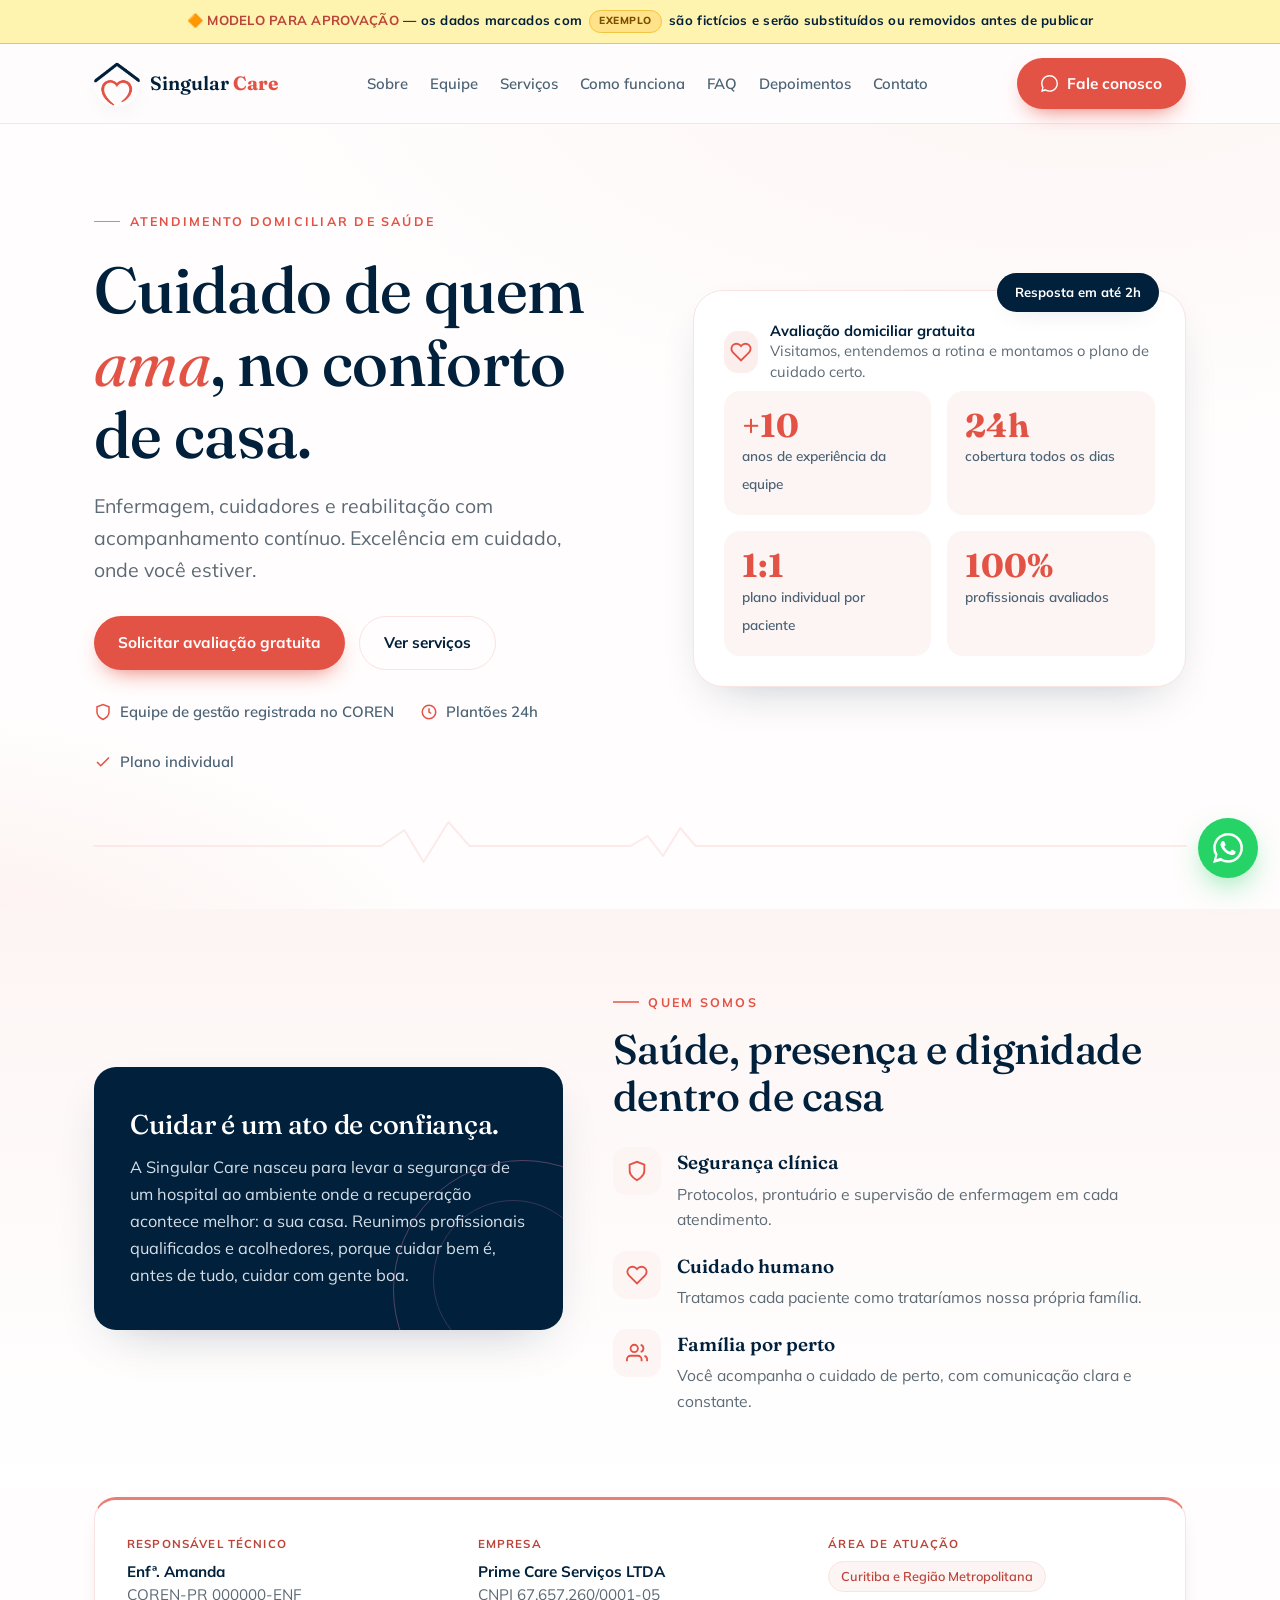
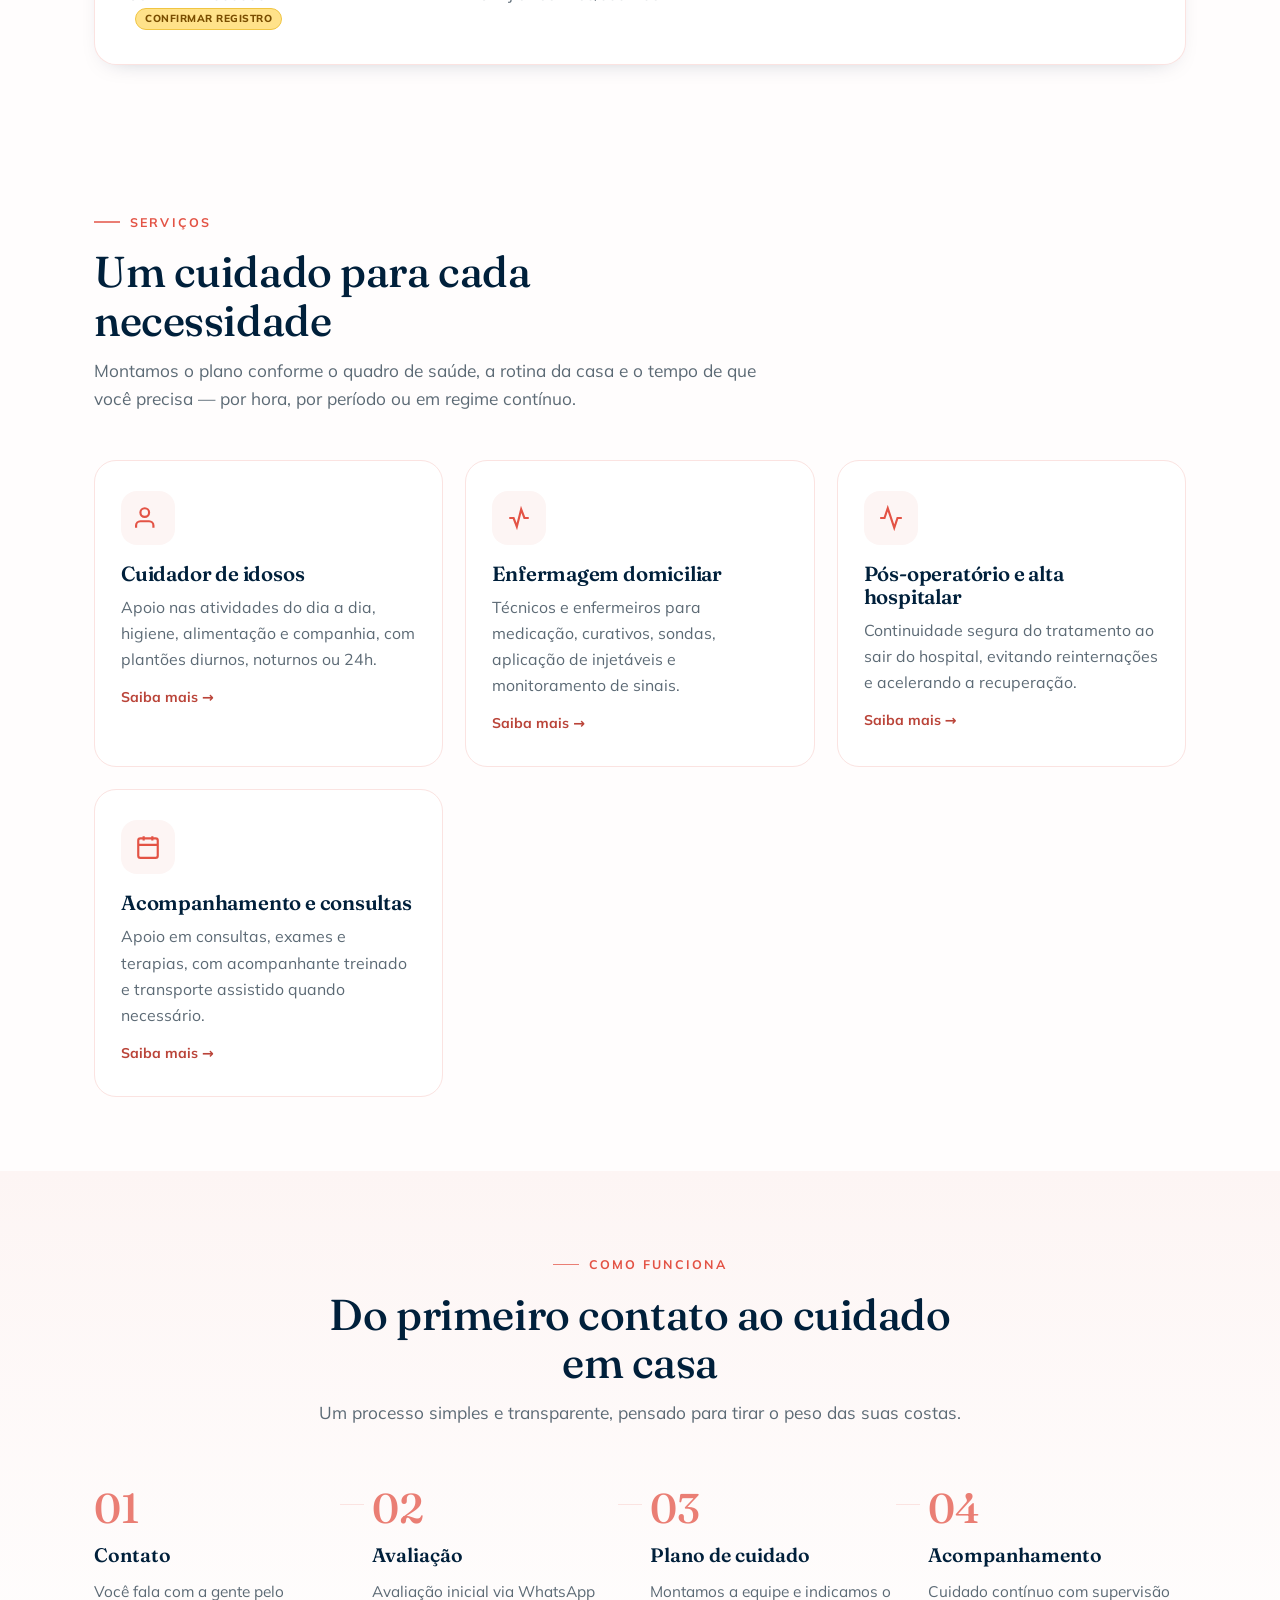
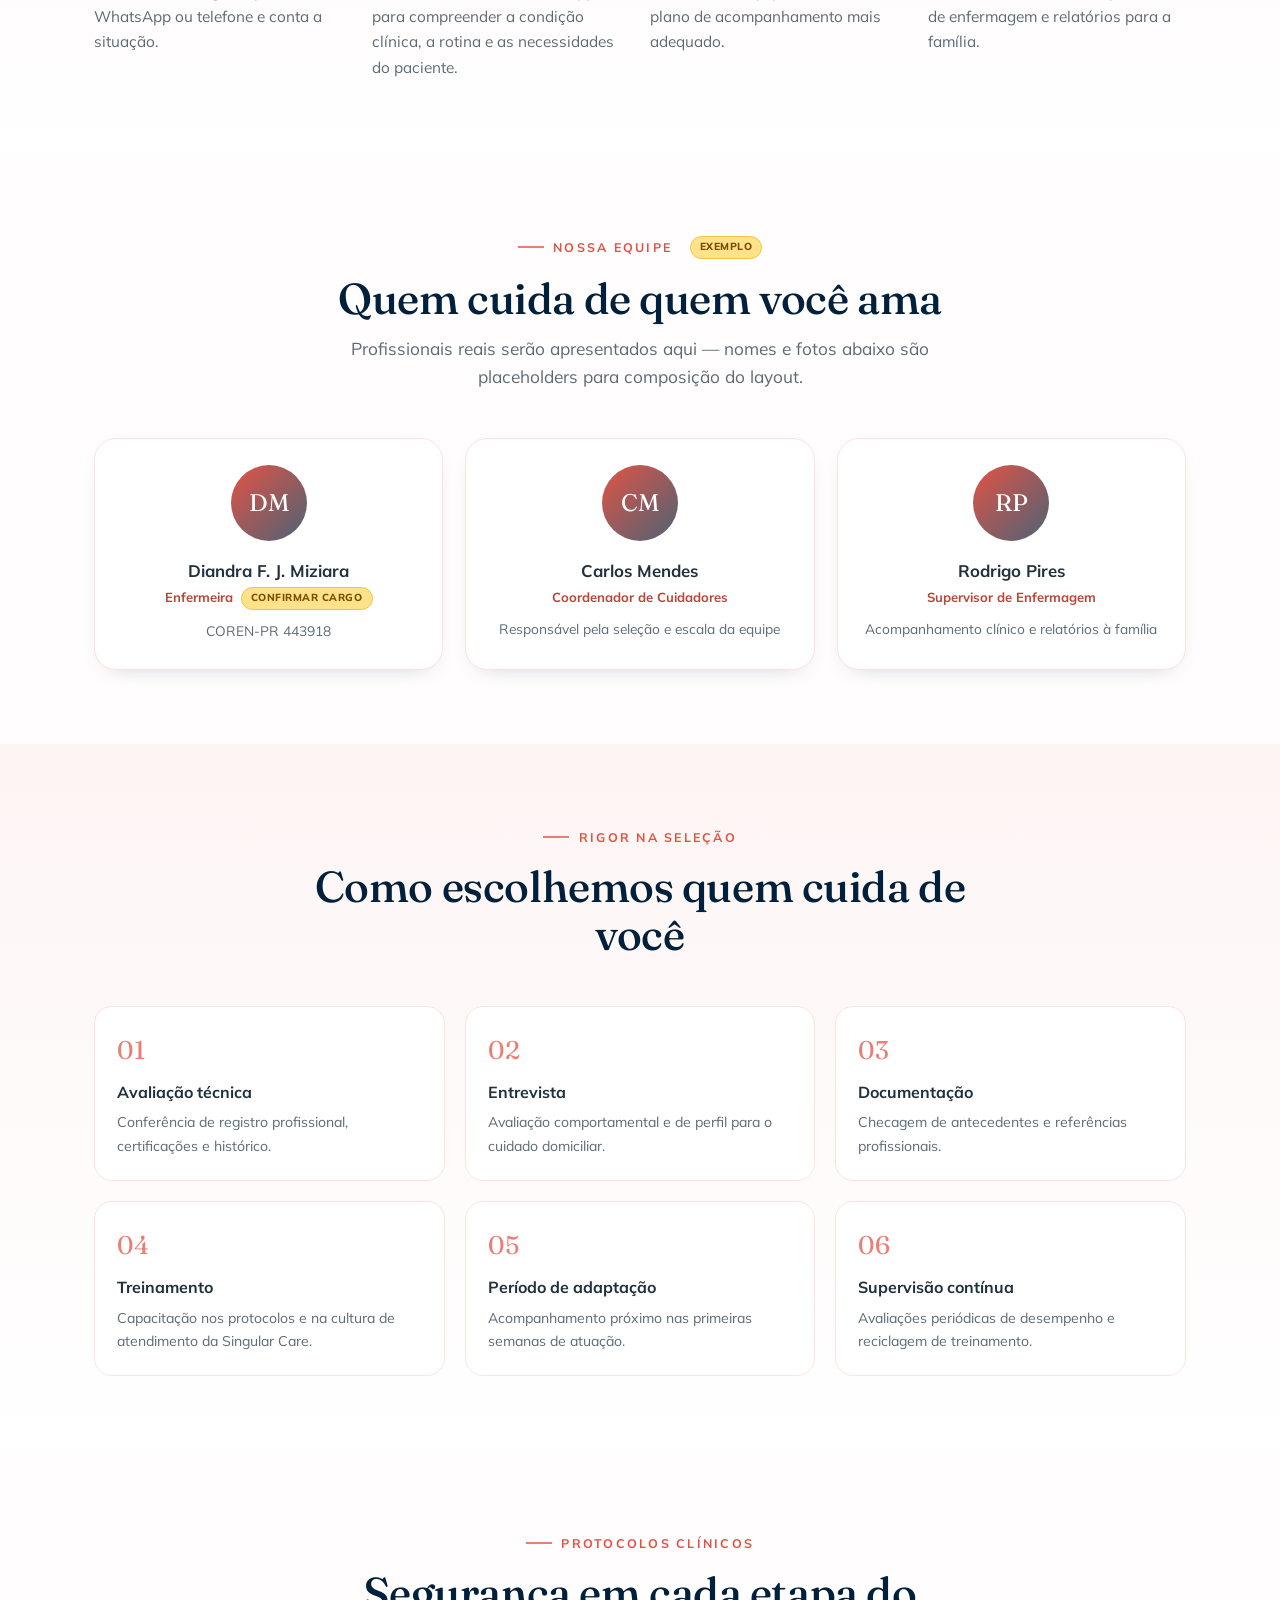
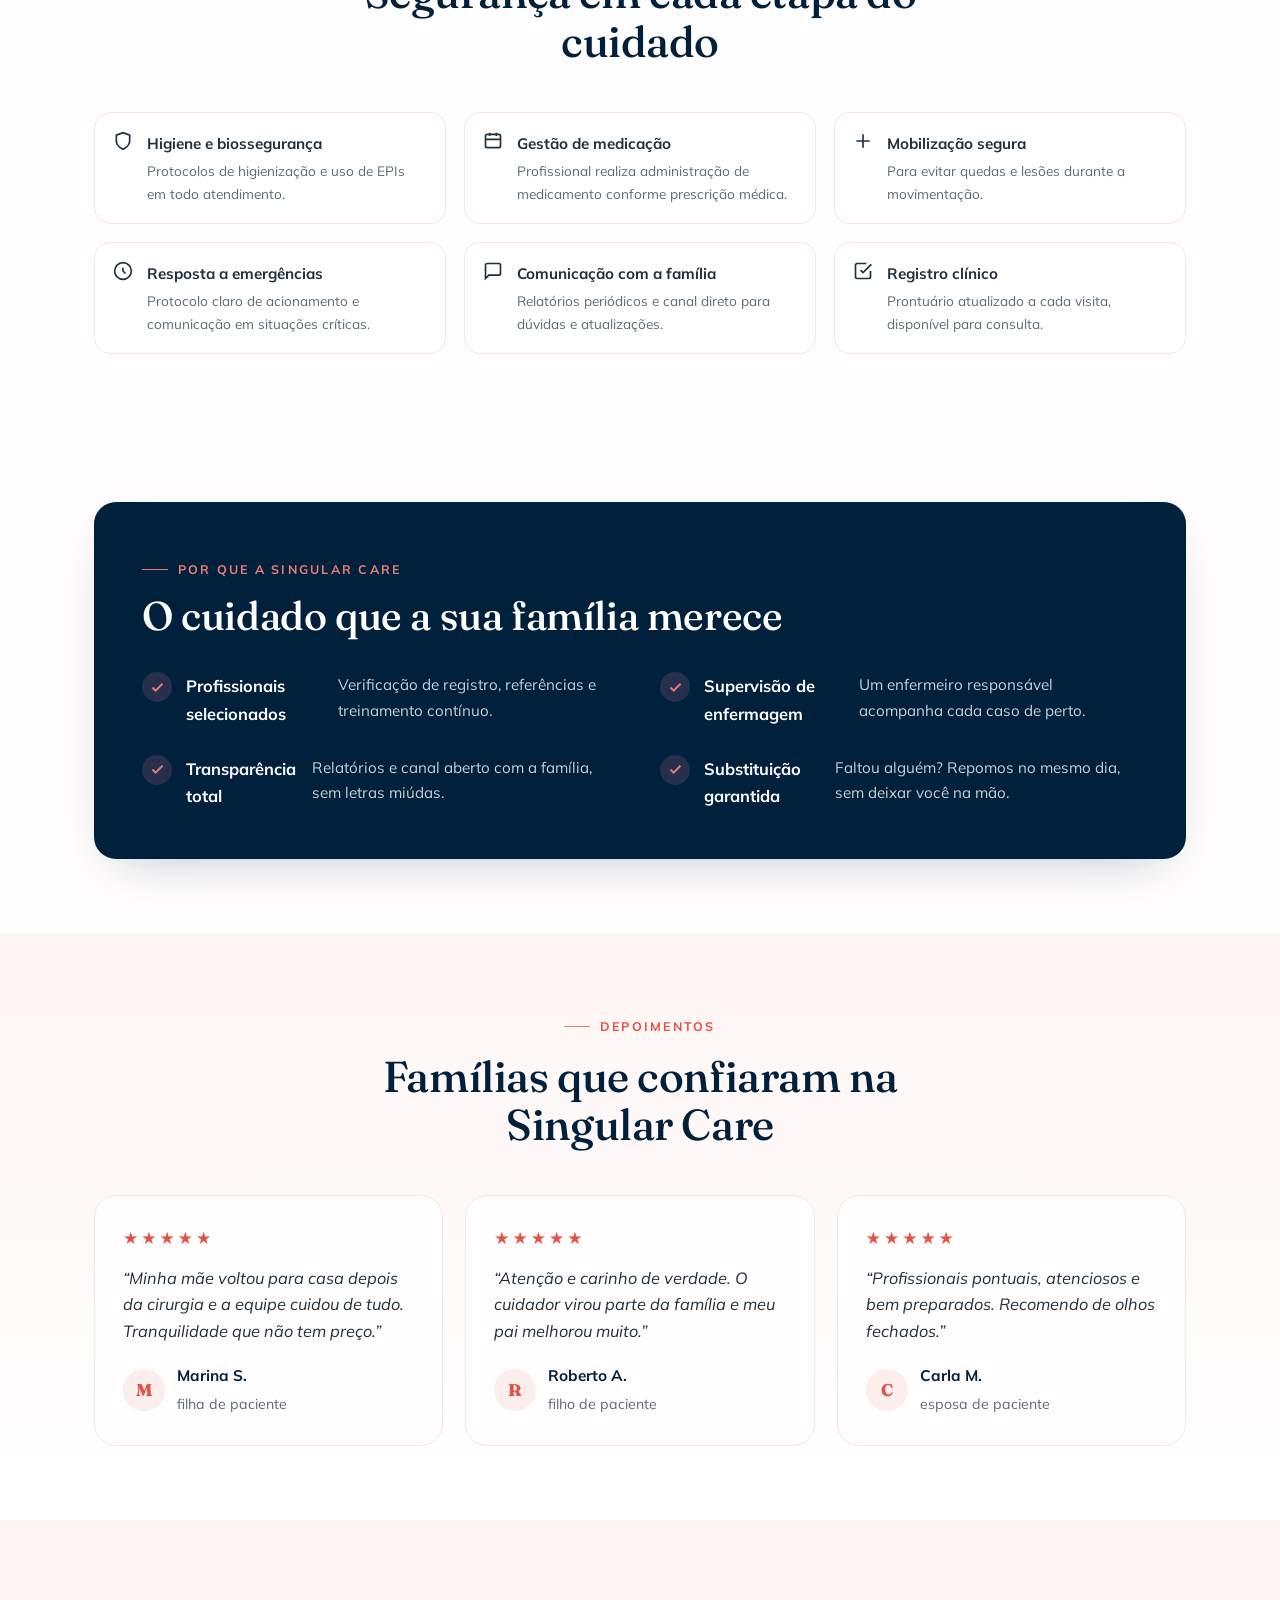
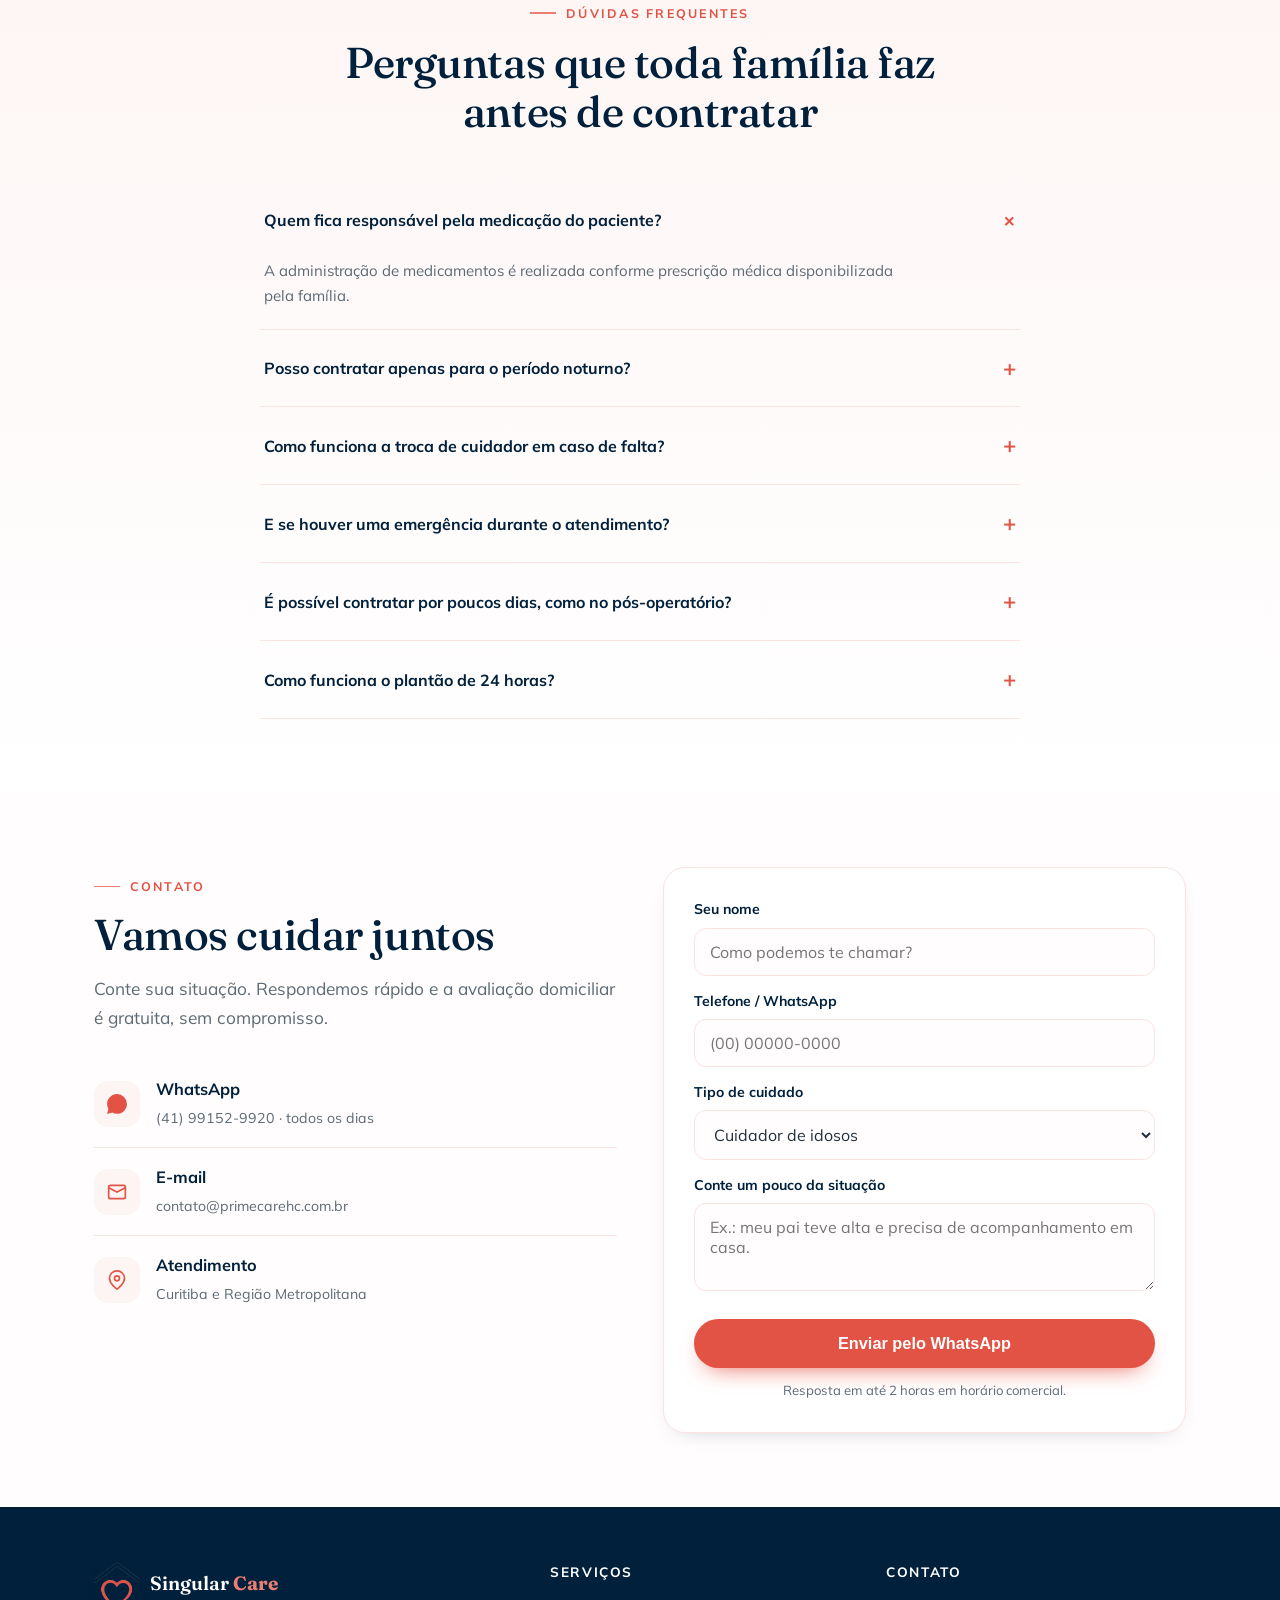
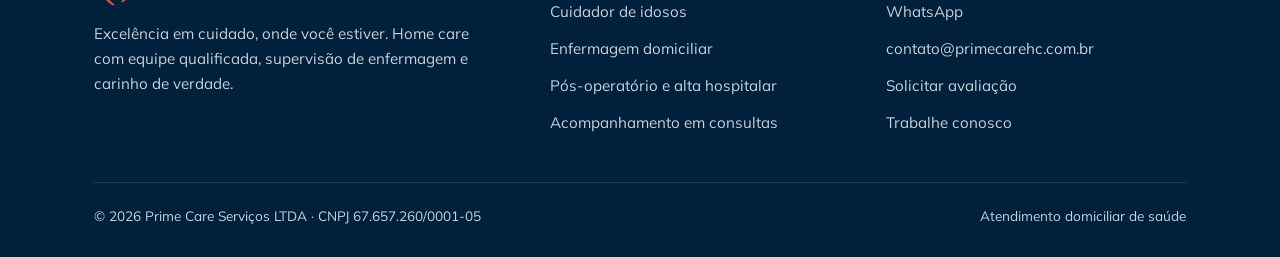
==== commit 77a8413d: "Add files via upload" ====
--- a/index.html
+++ b/index.html
@@ -1,597 +1,428 @@
 <!DOCTYPE html>
 <html lang="pt-BR">
 <head>
-<script>document.documentElement.classList.add('js');</script>
 <meta charset="UTF-8" />
 <meta name="viewport" content="width=device-width, initial-scale=1.0" />
 <title>Singular Care · Excelência em cuidado, onde você estiver</title>
 <meta name="description" content="Home care com equipe de enfermagem, cuidadores e reabilitação no conforto da sua casa. Atendimento humano, seguro e contínuo para quem você ama." />
+<link rel="icon" href="/favicon.ico" sizes="any" />
+<link rel="icon" type="image/png" sizes="32x32" href="/favicon-32x32.png" />
+<link rel="icon" type="image/png" sizes="16x16" href="/favicon-16x16.png" />
+<link rel="apple-touch-icon" sizes="180x180" href="/apple-touch-icon.png" />
+<link rel="icon" type="image/png" sizes="192x192" href="/favicon-192.png" />
+<link rel="icon" type="image/png" sizes="512x512" href="/favicon-512.png" />
 <link rel="preconnect" href="https://fonts.googleapis.com">
 <link rel="preconnect" href="https://fonts.gstatic.com" crossorigin>
-<link href="https://fonts.googleapis.com/css2?family=Montserrat:ital,wght@0,400;0,500;0,600;0,700;0,800;1,500;1,600&family=Nunito+Sans:ital,opsz,wght@0,6..12,400;0,6..12,500;0,6..12,600;0,6..12,700;0,6..12,800;1,6..12,400&display=swap" rel="stylesheet">
-<style>
-  :root{
-    --navy:#0A1B33;
-    --navy-soft:#2B4159;
-    --rose:#EB5345;
-    --rose-deep:#D33E2C;
-    --rose-soft:#F2897E;
-    --blush:#FFF2EF;
-    --blush-2:#FBE0DA;
-    --cream:#FFFCFD;
-    --ink:#21303D;
-    --muted:#5C6A75;
-    --line:#F2DED9;
-    --shadow:0 18px 50px -24px rgba(13,43,69,.30);
-    --shadow-sm:0 8px 24px -16px rgba(13,43,69,.35);
-    --radius:22px;
-    --maxw:1140px;
-  }
-  *{box-sizing:border-box;margin:0;padding:0}
-  html{scroll-behavior:smooth}
-  body{
-    font-family:'Nunito Sans',system-ui,sans-serif;
-    color:var(--ink);
-    background:var(--cream);
-    line-height:1.65;
-    font-size:17px;
-    -webkit-font-smoothing:antialiased;
-    overflow-x:hidden;
-  }
-  h1,h2,h3{font-family:'Montserrat',sans-serif;color:var(--navy);line-height:1.16;font-weight:600;letter-spacing:-.015em}
-  a{color:inherit;text-decoration:none}
-  .wrap{max-width:var(--maxw);margin:0 auto;padding:0 24px}
-  .eyebrow{
-    font-family:'Montserrat';font-weight:600;font-size:.78rem;letter-spacing:.18em;
-    text-transform:uppercase;color:var(--rose);display:inline-flex;align-items:center;gap:.6rem;
-  }
-  .eyebrow::before{content:"";width:26px;height:1.5px;background:var(--rose-soft);display:inline-block}
-
-  /* ---------- Heartbeat signature ---------- */
-  .pulse{display:block;width:100%;height:46px;overflow:visible}
-  .pulse path{
-    fill:none;stroke:var(--rose);stroke-width:2.4;
-    stroke-linecap:round;stroke-linejoin:round;
-    stroke-dasharray:1600;stroke-dashoffset:1600;
-    animation:draw 4.2s linear infinite;
-  }
-  .pulse .ghost{stroke:var(--line);stroke-width:2;animation:none;stroke-dasharray:none;stroke-dashoffset:0;opacity:.7}
-  @keyframes draw{
-    0%{stroke-dashoffset:1600}
-    70%{stroke-dashoffset:0}
-    100%{stroke-dashoffset:-1600}
-  }
-
-  /* ---------- Header ---------- */
-  header{
-    position:sticky;top:0;z-index:50;
-    background:rgba(255,252,253,.86);backdrop-filter:blur(12px);
-    border-bottom:1px solid var(--line);
-  }
-  .nav{display:flex;align-items:center;justify-content:space-between;padding:14px 24px;max-width:var(--maxw);margin:0 auto}
-  .brand{display:flex;align-items:center;gap:12px;font-family:'Montserrat';font-weight:600;font-size:1.05rem;letter-spacing:.42em;text-transform:uppercase;color:var(--navy)}
-  .brand span{margin-right:-.42em}
-  .brand .wm{height:20px;width:auto;display:block}
-  .brand .wm .s{fill:var(--navy)}
-  .brand .wm .c{fill:var(--rose)}
-  footer .brand .wm .s{fill:#fff}
-  footer .brand .wm .c{fill:var(--rose-soft)}
-  .brand img{width:48px;height:48px;border-radius:13px;object-fit:contain;background:#fff;padding:4px;border:1px solid var(--line);box-shadow:var(--shadow-sm)}
-  .brand b{color:var(--rose);font-weight:inherit}
-  .navlinks{display:flex;gap:30px;align-items:center;font-weight:600;font-size:.97rem}
-  .navlinks a{color:var(--navy-soft);transition:color .2s}
-  .navlinks a:hover{color:var(--rose)}
-  .btn{
-    display:inline-flex;align-items:center;gap:9px;font-weight:700;font-size:.96rem;
-    padding:13px 24px;border-radius:999px;border:none;cursor:pointer;transition:transform .2s,box-shadow .2s,background .2s;
-  }
-  .btn-rose{background:var(--rose);color:#fff;box-shadow:0 10px 24px -12px var(--rose)}
-  .btn-rose:hover{background:var(--rose-deep);transform:translateY(-2px)}
-  .btn-ghost{background:transparent;color:var(--navy);border:1.5px solid var(--line)}
-  .btn-ghost:hover{border-color:var(--rose-soft);color:var(--rose)}
-  .menu-toggle{display:none;background:none;border:none;cursor:pointer;color:var(--navy);padding:6px;line-height:0}
-  .menu-toggle .ic-close{display:none}
-  header.nav-open .menu-toggle .ic-open{display:none}
-  header.nav-open .menu-toggle .ic-close{display:block}
-
-  /* ---------- Hero ---------- */
-  .hero{position:relative;padding:78px 0 40px;background:
-    radial-gradient(120% 90% at 85% -10%,var(--blush) 0%,transparent 55%),
-    radial-gradient(90% 70% at -10% 110%,var(--blush-2) 0%,transparent 50%);}
-  .hero-grid{display:grid;grid-template-columns:1.05fr .95fr;gap:54px;align-items:center}
-  .hero h1{font-size:clamp(2.5rem,5.4vw,4.05rem);margin:22px 0 18px}
-  .hero h1 em{font-style:normal;color:var(--rose);font-weight:700}
-  .hero p.lead{font-size:1.22rem;color:var(--muted);max-width:30rem;margin-bottom:30px}
-  .hero-cta{display:flex;gap:14px;flex-wrap:wrap;margin-bottom:30px}
-  .trust{display:flex;gap:26px;flex-wrap:wrap;align-items:center;color:var(--navy-soft);font-weight:600;font-size:.93rem}
-  .trust div{display:flex;align-items:center;gap:8px}
-  .trust svg{color:var(--rose)}
-
-  .hero-card{
-    position:relative;background:#fff;border-radius:30px;padding:30px;
-    box-shadow:var(--shadow);border:1px solid var(--line);
-  }
-  .hero-card .badge{
-    position:absolute;top:-18px;right:26px;background:var(--navy);color:#fff;
-    font-weight:700;font-size:.82rem;padding:9px 18px;border-radius:999px;box-shadow:var(--shadow-sm);
-  }
-  .stat-row{display:grid;grid-template-columns:1fr 1fr;gap:16px;margin-top:8px}
-  .stat{background:var(--blush);border-radius:16px;padding:18px}
-  .stat b{font-family:'Montserrat';font-size:2.05rem;color:var(--rose);display:block;line-height:1}
-  .stat small{color:var(--navy-soft);font-weight:600;font-size:.85rem}
-  .hero-card .who{display:flex;align-items:center;gap:12px;margin-top:20px;padding-top:20px;border-top:1px solid var(--line)}
-  .hero-card .who .dot{width:42px;height:42px;border-radius:14px;background:var(--blush-2);display:grid;place-items:center;color:var(--rose)}
-  .hero-card .who p{font-size:.92rem;color:var(--muted);line-height:1.4}
-  .hero-card .who strong{color:var(--navy)}
-
-  /* ---------- Sections ---------- */
-  section{padding:74px 0}
-  .section-head{max-width:42rem;margin-bottom:46px}
-  .section-head h2{font-size:clamp(1.9rem,3.6vw,2.7rem);margin:16px 0 12px}
-  .section-head p{color:var(--muted);font-size:1.08rem}
-  .center{margin-left:auto;margin-right:auto;text-align:center}
-  .center .eyebrow{justify-content:center}
-
-  .blush-bg{background:linear-gradient(180deg,var(--blush) 0%,#fff 100%)}
-
-  /* About */
-  .about-grid{display:grid;grid-template-columns:.9fr 1.1fr;gap:50px;align-items:center}
-  .about-visual{position:relative;border-radius:var(--radius);overflow:hidden;background:var(--navy);padding:42px 36px;color:#fff;box-shadow:var(--shadow)}
-  .about-visual h3{color:#fff;font-size:1.7rem;margin-bottom:14px}
-  .about-visual p{color:#D7E0E8;font-size:1.02rem}
-  .about-visual .ring{position:absolute;width:260px;height:260px;border:1px solid rgba(242,137,126,.45);border-radius:50%;right:-90px;bottom:-90px}
-  .about-visual .ring2{position:absolute;width:160px;height:160px;border:1px solid rgba(242,137,126,.28);border-radius:50%;right:-30px;bottom:-30px}
-  .vals{display:grid;gap:18px}
-  .val{display:flex;gap:16px;align-items:flex-start}
-  .val .ic{flex:none;width:48px;height:48px;border-radius:14px;background:var(--blush);color:var(--rose);display:grid;place-items:center}
-  .val h4{font-family:'Montserrat';color:var(--navy);font-size:1.18rem;font-weight:600;margin-bottom:3px}
-  .val p{color:var(--muted);font-size:.98rem}
-
-  /* Services */
-  .cards{display:grid;grid-template-columns:repeat(3,1fr);gap:22px}
-  .card{
-    background:#fff;border:1px solid var(--line);border-radius:var(--radius);padding:30px 26px;
-    transition:transform .25s,box-shadow .25s,border-color .25s;
-  }
-  .card:hover{transform:translateY(-6px);box-shadow:var(--shadow);border-color:var(--rose-soft)}
-  .card .ic{width:54px;height:54px;border-radius:16px;background:var(--blush);color:var(--rose);display:grid;place-items:center;margin-bottom:18px}
-  .card h3{font-size:1.28rem;margin-bottom:8px;font-weight:600}
-  .card p{color:var(--muted);font-size:.99rem}
-
-  /* Process */
-  .steps{display:grid;grid-template-columns:repeat(4,1fr);gap:20px;counter-reset:step}
-  .step{position:relative;padding-top:14px}
-  .step .num{font-family:'Montserrat';font-size:2.6rem;color:var(--rose-soft);font-weight:500;line-height:1;margin-bottom:10px}
-  .step h4{font-family:'Montserrat';color:var(--navy);font-size:1.22rem;font-weight:600;margin-bottom:7px}
-  .step p{color:var(--muted);font-size:.96rem}
-  .step::after{content:"";position:absolute;top:30px;right:-12px;width:24px;height:1.5px;background:var(--line)}
-  .step:last-child::after{display:none}
-
-  /* Differentials band */
-  .band{background:var(--navy);color:#fff;border-radius:var(--radius);padding:48px;box-shadow:var(--shadow)}
-  .band h2{color:#fff}
-  .band .diff{display:grid;grid-template-columns:repeat(2,1fr);gap:26px 40px;margin-top:34px}
-  .band .diff div{display:flex;gap:14px}
-  .band .diff .ck{flex:none;width:30px;height:30px;border-radius:50%;background:rgba(242,137,126,.18);color:var(--rose-soft);display:grid;place-items:center}
-  .band .diff h4{color:#fff;font-family:'Montserrat';font-weight:700;font-size:1.03rem;margin-bottom:2px}
-  .band .diff p{color:#C6D2DC;font-size:.95rem}
-
-  /* Testimonials */
-  .quotes{display:grid;grid-template-columns:repeat(3,1fr);gap:22px}
-  .quote{background:var(--cream);border:1px solid var(--line);border-radius:var(--radius);padding:28px}
-  .quote .stars{color:var(--rose);letter-spacing:3px;margin-bottom:12px}
-  .quote p{font-size:1.02rem;color:var(--ink);font-style:italic;margin-bottom:18px}
-  .quote .by{display:flex;align-items:center;gap:12px}
-  .quote .by .av{width:42px;height:42px;border-radius:50%;background:var(--blush-2);display:grid;place-items:center;color:var(--rose);font-weight:800;font-family:'Montserrat'}
-  .quote .by b{display:block;color:var(--navy);font-size:.96rem}
-  .quote .by small{color:var(--muted)}
-
-  /* Contact */
-  .contact-grid{display:grid;grid-template-columns:1fr 1fr;gap:46px;align-items:start}
-  .contact-info h2{font-size:clamp(1.9rem,3.6vw,2.7rem);margin:14px 0 16px}
-  .contact-info p.sub{color:var(--muted);font-size:1.08rem;margin-bottom:28px}
-  .contact-line{display:flex;align-items:center;gap:16px;padding:16px 0;border-bottom:1px solid var(--line)}
-  .contact-line .ic{width:46px;height:46px;flex:none;border-radius:14px;background:var(--blush);color:var(--rose);display:grid;place-items:center}
-  .contact-line b{display:block;color:var(--navy);font-size:1.02rem}
-  .contact-line small{color:var(--muted)}
-  form{background:#fff;border:1px solid var(--line);border-radius:var(--radius);padding:30px;box-shadow:var(--shadow-sm)}
-  form label{display:block;font-weight:700;font-size:.88rem;color:var(--navy);margin:14px 0 6px}
-  form label:first-of-type{margin-top:0}
-  form input,form select,form textarea{
-    width:100%;padding:13px 15px;border:1.5px solid var(--line);border-radius:12px;
-    font-family:inherit;font-size:1rem;color:var(--ink);background:var(--cream);transition:border-color .2s;
-  }
-  form input:focus,form select:focus,form textarea:focus{outline:none;border-color:var(--rose-soft)}
-  form .btn-rose{width:100%;justify-content:center;margin-top:20px;font-size:1.02rem;padding:15px}
-  form .note{font-size:.82rem;color:var(--muted);margin-top:12px;text-align:center}
-
-  /* Footer */
-  footer{background:var(--navy);color:#C6D2DC;padding:54px 0 30px}
-  .foot-grid{display:grid;grid-template-columns:1.4fr 1fr 1fr;gap:36px;margin-bottom:36px}
-  footer .brand span,footer .brand{color:#fff}
-  footer p{font-size:.95rem;max-width:24rem;margin-top:14px}
-  footer h5{color:#fff;font-family:'Montserrat';font-weight:700;font-size:.85rem;letter-spacing:.12em;text-transform:uppercase;margin-bottom:14px}
-  footer ul{list-style:none}
-  footer ul li{margin-bottom:9px}
-  footer ul a{color:#C6D2DC;font-size:.95rem;transition:color .2s}
-  footer ul a:hover{color:var(--rose-soft)}
-  .foot-bottom{border-top:1px solid rgba(255,255,255,.12);padding-top:22px;font-size:.85rem;display:flex;justify-content:space-between;flex-wrap:wrap;gap:10px}
-
-  /* Floating WhatsApp */
-  .wa-float{position:fixed;right:22px;bottom:22px;z-index:60;width:60px;height:60px;border-radius:50%;
-    background:#25D366;color:#fff;display:grid;place-items:center;box-shadow:0 12px 30px -8px rgba(37,211,102,.6);
-    transition:transform .2s}
-  .wa-float:hover{transform:scale(1.08)}
-
-  /* Reveal animation (progressive enhancement: visible by default, hidden only when JS runs) */
-  .reveal{transition:opacity .7s ease,transform .7s ease}
-  .js .reveal{opacity:0;transform:translateY(22px)}
-  .js .reveal.in{opacity:1;transform:none}
-
-  @media (max-width:900px){
-    .hero-grid,.about-grid,.contact-grid{grid-template-columns:1fr}
-    .cards,.quotes{grid-template-columns:1fr 1fr}
-    .steps{grid-template-columns:1fr 1fr}
-    .step::after{display:none}
-    .band .diff{grid-template-columns:1fr}
-    .foot-grid{grid-template-columns:1fr 1fr}
-  }
-  @media (max-width:640px){
-    body{font-size:16px}
-    .navlinks{
-      display:none;flex-direction:column;align-items:stretch;gap:0;
-      position:absolute;top:100%;left:0;right:0;
-      background:var(--cream);border-bottom:1px solid var(--line);
-      box-shadow:var(--shadow-sm);padding:6px 0;
-    }
-    header.nav-open .navlinks{display:flex}
-    .navlinks a{padding:15px 24px;font-size:1.06rem;border-bottom:1px solid var(--line)}
-    .navlinks a:last-child{border-bottom:none}
-    .menu-toggle{display:block}
-    .brand{gap:10px}
-    .brand img{width:40px;height:40px}
-    .brand .wm{height:14px}
-    .nav .btn-rose{display:none}
-    .cards,.quotes,.steps,.foot-grid{grid-template-columns:1fr}
-    .band{padding:32px 24px}
-    .hero{padding:48px 0 24px}
-    .stat-row{grid-template-columns:1fr 1fr}
-  }
-  @media (prefers-reduced-motion:reduce){
-    *{animation:none!important;scroll-behavior:auto}
-    .js .reveal{opacity:1;transform:none;transition:none}
-  }
-</style>
+<link href="https://fonts.googleapis.com/css2?family=Fraunces:ital,opsz,wght@0,9..144,400;0,9..144,500;0,9..144,600;1,9..144,400&family=Mulish:wght@400;500;600;700;800&display=swap" rel="stylesheet">
+<link rel="stylesheet" href="assets/style.css">
 </head>
 <body>
 
+<div class="mock-banner">🔶 <b>MODELO PARA APROVAÇÃO</b> — os dados marcados com <span class="mock-flag" style="margin:0 3px">exemplo</span> são fictícios e serão substituídos ou removidos antes de publicar</div>
+
 <header>
-  <div class="nav">
-    <a href="#topo" class="brand" aria-label="Singular Care — início">
-      <img src="[data-uri]" alt="Logo Singular Care" />
-      <svg class="wm" viewBox="0 0 3039 237" role="img" aria-label="Singular Care" xmlns="http://www.w3.org/2000/svg" preserveAspectRatio="xMinYMid meet"><g class="s"><path transform="translate(84.8165283203125,35.72210693359375)" d="M0 0 C0.396 0.002 0.396 0.002 2.402 0.012 C2.809 0.011 2.809 0.011 4.868 0.006 C6.589 0.005 8.311 0.009 10.033 0.017 C12.673 0.028 15.313 0.017 17.953 0.004 C19.624 0.006 21.294 0.008 22.965 0.012 C23.361 0.01 23.361 0.01 25.367 0 C30.954 0.048 30.954 0.048 33.183 2.278 C34.338 2.443 35.493 2.608 36.683 2.778 C40.183 3.278 40.183 3.278 42.183 5.278 C43.84 5.968 45.509 6.631 47.183 7.278 C49.192 8.261 51.192 9.262 53.183 10.278 C54.173 10.732 55.163 11.185 56.183 11.653 C59.702 13.559 62.284 15.516 65.183 18.278 C65.183 19.268 65.183 20.258 65.183 21.278 C64.523 21.608 63.863 21.938 63.183 22.278 C63.042 22.65 63.042 22.65 62.328 24.536 C60.983 27.759 59.304 29.659 56.871 32.153 C56.112 32.955 55.352 33.756 54.57 34.583 C52.183 36.278 52.183 36.278 49.582 36.118 C44.413 34.308 41.023 32.118 37.183 28.278 C34.496 27.09 34.496 27.09 32.183 26.278 C31.853 25.948 31.523 25.618 31.183 25.278 C28.636 24.995 26.088 24.83 23.531 24.657 C21.183 24.278 21.183 24.278 19.183 22.278 C16.474 22.079 13.89 21.999 11.183 22.028 C10.446 22.02 9.709 22.012 8.949 22.004 C3.437 22.025 3.437 22.025 1.183 24.278 C0.173 24.299 -0.838 24.319 -1.879 24.34 C-6.841 24.893 -9.566 28.438 -12.899 31.856 C-14.818 34.28 -15.793 36.383 -16.817 39.278 C-17.147 39.608 -17.477 39.938 -17.817 40.278 C-18.004 43.715 -18.004 43.715 -17.817 47.278 C-17.157 47.938 -16.497 48.598 -15.817 49.278 C-15.672 50.412 -15.528 51.547 -15.379 52.715 C-14.817 56.278 -14.817 56.278 -13.567 58.09 C-11.41 59.553 -9.259 60.369 -6.817 61.278 C-4.808 62.261 -2.808 63.262 -0.817 64.278 C0.277 64.814 1.37 65.35 2.496 65.903 C5.183 67.278 5.183 67.278 6.183 68.278 C8.731 68.561 11.279 68.726 13.836 68.899 C16.183 69.278 16.183 69.278 18.183 71.278 C19.338 71.443 20.493 71.608 21.683 71.778 C25.183 72.278 25.183 72.278 27.183 74.278 C28.338 74.443 29.493 74.608 30.683 74.778 C34.183 75.278 34.183 75.278 36.183 77.278 C37.84 77.968 39.509 78.631 41.183 79.278 C43.192 80.261 45.192 81.262 47.183 82.278 C48.106 82.687 49.029 83.095 49.98 83.516 C53.745 85.587 56.471 88.015 59.496 91.028 C59.764 91.278 59.764 91.278 61.123 92.544 C64.899 96.277 65.732 98.862 66.183 104.278 C66.843 104.938 67.503 105.598 68.183 106.278 C68.442 109.044 68.442 109.044 68.449 112.528 C68.45 113.152 68.45 113.152 68.457 116.309 C68.449 117.619 68.441 118.929 68.433 120.278 C68.437 120.933 68.437 120.933 68.457 124.247 C68.454 125.494 68.452 126.742 68.449 128.028 C68.447 129.178 68.445 130.328 68.442 131.512 C68.183 134.278 68.183 134.278 66.183 136.278 C65.493 137.935 64.83 139.603 64.183 141.278 C61.991 146.362 59.202 149.72 55.308 153.528 C54.792 154.056 54.275 154.585 53.742 155.129 C50.749 158.1 48.198 159.983 44.183 161.278 C43.853 161.608 43.523 161.938 43.183 162.278 C42.049 162.422 40.915 162.567 39.746 162.715 C36.183 163.278 36.183 163.278 34.183 165.278 C31.62 165.659 29.083 165.784 26.496 165.934 C24.183 166.278 24.183 166.278 22.183 168.278 C19.969 168.537 19.969 168.537 17.246 168.544 C16.269 168.546 15.292 168.549 14.285 168.551 C13.262 168.544 12.238 168.536 11.183 168.528 C10.16 168.536 9.136 168.543 8.082 168.551 C7.105 168.549 6.128 168.546 5.121 168.544 C4.222 168.541 3.324 168.539 2.398 168.537 C0.183 168.278 0.183 168.278 -1.817 166.278 C-3.975 166.028 -6.146 165.874 -8.317 165.778 C-14.594 165.5 -14.594 165.5 -16.817 163.278 C-17.972 163.113 -19.127 162.948 -20.317 162.778 C-23.817 162.278 -23.817 162.278 -25.817 160.278 C-27.474 159.587 -29.142 158.925 -30.817 158.278 C-35.699 156.261 -38.571 153.62 -42.137 149.864 C-44.171 147.943 -46.126 147.012 -48.817 146.278 C-49.279 143.503 -49.494 141.958 -48.817 139.278 C-46.959 137.031 -44.967 135.175 -42.762 133.27 C-40.586 131.042 -39.848 129.188 -38.817 126.278 C-38.157 125.288 -37.497 124.298 -36.817 123.278 C-33.817 123.278 -33.817 123.278 -32.098 124.922 C-31.51 125.638 -30.922 126.353 -30.317 127.09 C-26.647 131.508 -24.254 134.255 -18.817 136.278 C-13.039 139.056 -13.039 139.056 -11.817 140.278 C-10.682 140.422 -9.548 140.567 -8.379 140.715 C-4.817 141.278 -4.817 141.278 -2.817 143.278 C-0.051 143.537 -0.051 143.537 3.433 143.544 C4.681 143.546 5.929 143.549 7.215 143.551 C8.524 143.544 9.834 143.536 11.183 143.528 C12.493 143.536 13.803 143.543 15.152 143.551 C16.4 143.549 17.648 143.546 18.933 143.544 C19.508 143.542 19.508 143.542 22.418 143.537 C25.183 143.278 25.183 143.278 27.183 141.278 C27.963 140.985 28.743 140.693 29.547 140.391 C32.493 139.147 34.132 137.731 36.371 135.465 C37.045 134.799 37.719 134.133 38.414 133.446 C40.294 131.142 41.187 129.06 42.183 126.278 C42.513 125.948 42.843 125.618 43.183 125.278 C43.371 121.84 43.371 121.84 43.183 118.278 C42.523 117.618 41.863 116.958 41.183 116.278 C41.039 115.144 40.895 114.009 40.746 112.84 C40.183 109.278 40.183 109.278 38.933 107.465 C36.777 106.002 34.626 105.187 32.183 104.278 C30.175 103.295 28.175 102.294 26.183 101.278 C25.09 100.742 23.997 100.205 22.871 99.653 C20.183 98.278 20.183 98.278 19.183 97.278 C16.636 96.995 14.088 96.83 11.531 96.657 C9.183 96.278 9.183 96.278 7.183 94.278 C6.028 94.113 4.873 93.948 3.683 93.778 C0.183 93.278 0.183 93.278 -1.817 91.278 C-2.972 91.113 -4.127 90.948 -5.317 90.778 C-8.817 90.278 -8.817 90.278 -10.817 88.278 C-12.474 87.587 -14.142 86.925 -15.817 86.278 C-17.825 85.295 -19.825 84.294 -21.817 83.278 C-22.739 82.869 -23.662 82.461 -24.613 82.04 C-28.378 79.969 -31.104 77.541 -34.129 74.528 C-34.397 74.278 -34.397 74.278 -35.756 73.012 C-39.532 69.279 -40.365 66.693 -40.817 61.278 C-41.477 60.618 -42.137 59.958 -42.817 59.278 C-43.075 56.512 -43.075 56.512 -43.082 53.028 C-43.085 51.78 -43.087 50.532 -43.09 49.247 C-43.082 47.937 -43.074 46.627 -43.067 45.278 C-43.074 43.968 -43.082 42.659 -43.09 41.309 C-43.089 40.685 -43.089 40.685 -43.082 37.528 C-43.08 36.378 -43.078 35.228 -43.075 34.044 C-42.817 31.278 -42.817 31.278 -40.817 29.278 C-40.126 27.621 -39.463 25.952 -38.817 24.278 C-36.263 17.669 -30.768 11.062 -24.231 8.11 C-23.434 7.835 -22.637 7.561 -21.817 7.278 C-16.039 4.5 -16.039 4.5 -14.817 3.278 C-13.682 3.134 -12.548 2.989 -11.379 2.84 C-6.846 2.125 -4.921 0.042 0 0 Z "/><path transform="translate(302.875,35.8671875)" d="M0 0 C0.985 -0.001 1.97 -0.003 2.984 -0.004 C4.021 -0 5.057 0.004 6.125 0.008 C6.643 0.006 6.643 0.006 9.266 -0.004 C10.25 -0.003 11.235 -0.001 12.25 0 C13.16 0.001 14.07 0.002 15.008 0.003 C17.125 0.133 17.125 0.133 18.125 1.133 C18.224 3.231 18.251 5.333 18.252 7.434 C18.254 8.1 18.255 8.766 18.257 9.452 C18.261 11.699 18.258 13.946 18.254 16.193 C18.256 17.798 18.258 19.402 18.26 21.007 C18.264 25.376 18.262 29.746 18.259 34.116 C18.257 38.678 18.259 43.241 18.261 47.804 C18.263 55.467 18.26 63.131 18.255 70.794 C18.25 79.668 18.252 88.541 18.257 97.414 C18.262 105.019 18.262 112.623 18.26 120.227 C18.258 124.775 18.258 129.323 18.261 133.871 C18.264 138.145 18.262 142.42 18.256 146.695 C18.255 148.268 18.255 149.841 18.258 151.415 C18.26 153.554 18.257 155.692 18.252 157.831 C18.252 159.031 18.251 160.231 18.251 161.467 C18.125 164.133 18.125 164.133 17.125 165.133 C15.502 165.232 13.876 165.264 12.25 165.266 C11.265 165.267 10.28 165.268 9.266 165.27 C8.229 165.266 7.193 165.262 6.125 165.258 C5.089 165.262 4.052 165.266 2.984 165.27 C2 165.268 1.015 165.267 0 165.266 C-0.91 165.264 -1.82 165.263 -2.758 165.262 C-4.875 165.133 -4.875 165.133 -5.875 164.133 C-5.974 162.034 -6.001 159.932 -6.002 157.831 C-6.003 157.498 -6.003 157.498 -6.007 155.814 C-6.011 153.567 -6.008 151.319 -6.004 149.072 C-6.006 147.468 -6.008 145.863 -6.01 144.259 C-6.014 139.889 -6.012 135.52 -6.009 131.15 C-6.007 126.587 -6.009 122.025 -6.011 117.462 C-6.013 109.798 -6.01 102.135 -6.005 94.471 C-6 85.598 -6.002 76.725 -6.007 67.851 C-6.012 60.247 -6.012 52.643 -6.01 45.039 C-6.008 40.491 -6.008 35.943 -6.011 31.395 C-6.014 27.12 -6.012 22.846 -6.006 18.571 C-6.005 16.998 -6.005 15.424 -6.008 13.851 C-6.01 11.712 -6.007 9.573 -6.002 7.434 C-6.002 6.235 -6.001 5.035 -6.001 3.799 C-5.787 -0.723 -4.057 0.005 0 0 Z "/><path transform="translate(482.4814453125,35.259033203125)" d="M0 0 C6.539 0.134 10.093 0.76 14.769 5.428 C16.878 8.026 18.324 10.239 19.534 13.354 C20.642 16.04 21.873 17.313 24.019 19.241 C26.913 21.993 28.038 24.039 29.519 27.741 C30.651 28.94 31.823 30.104 33.019 31.241 C35.913 33.993 37.038 36.039 38.519 39.741 C39.651 40.94 40.823 42.104 42.019 43.241 C44.913 45.993 46.038 48.039 47.519 51.741 C48.651 52.94 49.823 54.104 51.019 55.241 C53.913 57.993 55.038 60.039 56.519 63.741 C57.651 64.94 58.823 66.104 60.019 67.241 C62.913 69.993 64.038 72.039 65.519 75.741 C66.651 76.94 67.823 78.104 69.019 79.241 C71.913 81.993 73.038 84.039 74.519 87.741 C75.651 88.94 76.823 90.104 78.019 91.241 C80.913 93.993 82.038 96.039 83.519 99.741 C85.256 101.58 87.083 103.303 88.917 105.046 C90.856 107.098 91.55 109.112 92.519 111.741 C94.894 114.553 94.894 114.553 97.519 116.741 C98.839 116.741 100.159 116.741 101.519 116.741 C101.519 80.771 101.519 44.801 101.519 7.741 C101.189 7.576 101.189 7.576 99.519 6.741 C99.519 3.741 99.519 3.741 100.925 2.081 C104.879 0.038 108.633 0.267 113.019 0.303 C113.873 0.283 114.728 0.264 115.608 0.243 C116.435 0.244 117.261 0.244 118.112 0.245 C118.862 0.243 119.611 0.241 120.384 0.239 C123.46 0.962 124.559 2.285 126.519 4.741 C127.014 7.729 127.014 7.729 127.006 11.289 C127.01 11.946 127.015 12.602 127.019 13.278 C127.028 15.474 127.008 17.67 126.989 19.867 C126.989 21.442 126.991 23.017 126.995 24.593 C127.001 28.869 126.981 33.146 126.957 37.422 C126.936 41.893 126.936 46.363 126.934 50.834 C126.928 58.338 126.907 65.843 126.875 73.347 C126.835 82.992 126.818 92.637 126.808 102.282 C126.8 110.562 126.782 118.842 126.763 127.122 C126.757 129.79 126.752 132.458 126.747 135.126 C126.738 139.31 126.724 143.493 126.705 147.677 C126.699 149.216 126.694 150.756 126.692 152.296 C126.688 154.388 126.678 156.481 126.666 158.573 C126.661 159.747 126.657 160.921 126.653 162.13 C126.519 164.741 126.519 164.741 125.519 165.741 C123.665 165.828 121.808 165.848 119.952 165.839 C118.827 165.835 117.703 165.832 116.544 165.829 C115.36 165.82 114.176 165.812 112.956 165.803 C111.768 165.799 110.58 165.794 109.356 165.79 C106.41 165.778 103.465 165.761 100.519 165.741 C100.097 164.824 99.676 163.908 99.241 162.964 C97.67 160.024 96.396 158.365 93.956 156.178 C91.088 153.453 89.986 151.41 88.519 147.741 C87.386 146.541 86.214 145.378 85.019 144.241 C82.124 141.489 80.999 139.442 79.519 135.741 C78.386 134.541 77.214 133.378 76.019 132.241 C73.124 129.489 71.999 127.442 70.519 123.741 C69.386 122.541 68.214 121.378 67.019 120.241 C64.124 117.489 62.999 115.442 61.519 111.741 C60.386 110.541 59.214 109.378 58.019 108.241 C55.124 105.489 53.999 103.442 52.519 99.741 C51.386 98.541 50.214 97.378 49.019 96.241 C46.124 93.489 44.999 91.442 43.519 87.741 C42.386 86.541 41.214 85.378 40.019 84.241 C37.124 81.489 35.999 79.442 34.519 75.741 C33.386 74.541 32.214 73.378 31.019 72.241 C28.124 69.489 26.999 67.442 25.519 63.741 C23.785 61.905 21.962 60.187 20.132 58.448 C18.191 56.395 17.36 54.419 16.519 51.741 C15.859 51.081 15.199 50.421 14.519 49.741 C13.199 49.741 11.879 49.741 10.519 49.741 C10.514 50.333 10.51 50.924 10.506 51.534 C10.403 65.913 10.294 80.292 10.179 94.672 C10.124 101.625 10.07 108.579 10.021 115.532 C9.974 122.237 9.921 128.941 9.866 135.645 C9.845 138.209 9.826 140.774 9.809 143.338 C9.786 146.915 9.755 150.493 9.724 154.071 C9.718 155.143 9.712 156.214 9.706 157.318 C9.702 157.803 9.702 157.803 9.677 160.255 C9.67 161.102 9.664 161.949 9.657 162.822 C9.519 164.741 9.519 164.741 8.519 165.741 C6.896 165.84 5.269 165.872 3.644 165.874 C2.659 165.875 1.674 165.876 0.659 165.878 C-0.377 165.874 -1.414 165.87 -2.481 165.866 C-3.518 165.87 -4.554 165.874 -5.622 165.878 C-6.607 165.876 -7.592 165.875 -8.606 165.874 C-9.517 165.873 -10.427 165.872 -11.364 165.87 C-13.481 165.741 -13.481 165.741 -14.481 164.741 C-14.581 162.642 -14.608 160.54 -14.608 158.439 C-14.609 158.106 -14.609 158.106 -14.613 156.422 C-14.617 154.175 -14.614 151.928 -14.611 149.68 C-14.612 148.076 -14.614 146.472 -14.616 144.867 C-14.621 140.497 -14.619 136.128 -14.616 131.758 C-14.613 127.195 -14.616 122.633 -14.617 118.07 C-14.619 110.407 -14.617 102.743 -14.612 95.079 C-14.606 86.206 -14.608 77.333 -14.614 68.459 C-14.618 60.855 -14.619 53.251 -14.616 45.647 C-14.615 41.099 -14.614 36.551 -14.618 32.003 C-14.621 27.728 -14.619 23.454 -14.613 19.179 C-14.612 17.606 -14.612 16.032 -14.614 14.459 C-14.617 12.32 -14.613 10.181 -14.608 8.043 C-14.608 6.843 -14.608 5.643 -14.607 4.407 C-14.308 -1.932 -4.923 0.086 0 0 Z "/><path transform="translate(806.142578125,35.7412109375)" d="M0 0 C0.854 -0.006 1.709 -0.013 2.589 -0.019 C3.513 -0.015 4.437 -0.011 5.389 -0.007 C5.862 -0.008 5.862 -0.008 8.258 -0.013 C10.262 -0.014 12.266 -0.01 14.27 -0.002 C17.345 0.009 20.419 -0.002 23.494 -0.015 C25.438 -0.013 27.382 -0.011 29.326 -0.007 C30.25 -0.011 31.174 -0.015 32.126 -0.019 C32.98 -0.013 33.835 -0.006 34.715 0 C35.468 0.002 36.222 0.003 36.998 0.005 C38.857 0.259 38.857 0.259 40.857 2.259 C42.012 2.424 43.167 2.589 44.357 2.759 C47.857 3.259 47.857 3.259 49.857 5.259 C51.514 5.949 53.183 6.612 54.857 7.259 C56.866 8.242 58.866 9.243 60.857 10.259 C61.321 10.444 61.321 10.444 63.67 11.384 C68.397 14.164 72.681 17.76 75.857 22.259 C75.901 25.711 75.037 27.037 72.861 29.716 C72.458 30.104 72.458 30.104 70.42 32.071 C69.617 32.861 68.814 33.652 67.986 34.466 C65.857 36.259 65.857 36.259 63.857 36.259 C63.857 38.239 63.857 40.219 63.857 42.259 C62.867 42.259 61.877 42.259 60.857 42.259 C60.527 41.599 60.197 40.939 59.857 40.259 C59.156 40.032 58.455 39.805 57.732 39.571 C54.809 38.237 53.534 37.054 51.357 34.759 C48.652 31.931 46.65 30.426 42.857 29.259 C37.08 26.481 37.08 26.481 35.857 25.259 C32.528 24.973 29.198 24.81 25.861 24.638 C22.857 24.259 22.857 24.259 20.857 22.259 C17.357 22.009 17.357 22.009 13.857 22.259 C13.197 22.919 12.537 23.579 11.857 24.259 C8.513 24.646 5.189 24.766 1.826 24.915 C-1.143 25.259 -1.143 25.259 -3.143 27.259 C-4.8 27.949 -6.468 28.612 -8.143 29.259 C-14.315 31.711 -18.317 35.987 -22.893 40.634 C-23.66 41.389 -24.427 42.145 -25.217 42.923 C-25.584 43.292 -25.584 43.292 -27.439 45.157 C-28.103 45.824 -28.767 46.491 -29.45 47.178 C-31.304 49.457 -32.167 51.502 -33.143 54.259 C-35.92 60.037 -35.92 60.037 -37.143 61.259 C-37.428 64.588 -37.592 67.918 -37.764 71.255 C-38.143 74.259 -38.143 74.259 -40.143 76.259 C-40.341 78.968 -40.421 81.552 -40.393 84.259 C-40.4 84.996 -40.408 85.733 -40.416 86.493 C-40.396 92.005 -40.396 92.005 -38.143 94.259 C-37.761 96.822 -37.637 99.36 -37.486 101.946 C-37.143 104.259 -37.143 104.259 -35.143 106.259 C-34.452 107.916 -33.79 109.584 -33.143 111.259 C-32.16 113.267 -31.159 115.267 -30.143 117.259 C-29.726 118.193 -29.31 119.128 -28.881 120.091 C-26.952 123.606 -24.609 126.237 -21.768 129.009 C-21.298 129.49 -20.829 129.97 -20.346 130.466 C-17.466 133.322 -14.985 135.001 -11.143 136.259 C-5.365 139.037 -5.365 139.037 -4.143 140.259 C-3.008 140.403 -1.874 140.548 -0.705 140.696 C2.857 141.259 2.857 141.259 4.857 143.259 C7.348 143.518 7.348 143.518 10.451 143.524 C11.564 143.527 12.676 143.53 13.822 143.532 C14.989 143.524 16.155 143.517 17.357 143.509 C18.524 143.517 19.691 143.524 20.893 143.532 C22.005 143.53 23.118 143.527 24.264 143.524 C24.776 143.523 24.776 143.523 27.367 143.518 C29.857 143.259 29.857 143.259 31.857 141.259 C34.421 140.878 36.958 140.753 39.545 140.603 C41.857 140.259 41.857 140.259 43.857 138.259 C44.604 137.979 45.35 137.699 46.119 137.411 C51.815 135.014 56.966 130.784 59.857 125.259 C61.263 119.279 62.14 109.967 58.796 104.535 C55.787 102.555 52.65 102.798 49.162 102.782 C48.414 102.767 47.666 102.751 46.895 102.735 C44.508 102.688 42.12 102.66 39.732 102.634 C37.338 102.597 34.943 102.557 32.548 102.511 C31.058 102.484 29.568 102.463 28.078 102.448 C22.968 102.369 22.968 102.369 21.857 101.259 C21.759 99.855 21.727 98.447 21.725 97.04 C21.723 96.191 21.722 95.341 21.721 94.466 C21.725 93.572 21.728 92.679 21.732 91.759 C21.729 90.865 21.725 89.972 21.721 89.052 C21.722 88.202 21.723 87.353 21.725 86.478 C21.726 85.693 21.727 84.909 21.728 84.101 C21.857 82.259 21.857 82.259 22.857 81.259 C24.754 81.16 26.655 81.131 28.555 81.129 C29.773 81.126 30.991 81.123 32.245 81.12 C33.585 81.122 34.924 81.124 36.264 81.126 C37.627 81.125 38.991 81.124 40.355 81.123 C43.217 81.122 46.078 81.124 48.94 81.128 C52.616 81.134 56.291 81.131 59.967 81.125 C62.784 81.121 65.601 81.122 68.418 81.125 C69.774 81.126 71.13 81.125 72.485 81.122 C74.377 81.12 76.269 81.124 78.16 81.129 C78.699 81.13 78.699 81.13 81.428 81.132 C83.857 81.259 83.857 81.259 84.857 82.259 C90.942 126.401 90.942 126.401 81.504 140.78 C75.369 148.627 67.159 154.734 57.857 158.259 C52.08 161.037 52.08 161.037 50.857 162.259 C49.723 162.403 48.589 162.548 47.42 162.696 C43.857 163.259 43.857 163.259 41.857 165.259 C38.513 165.646 35.189 165.766 31.826 165.915 C28.857 166.259 28.857 166.259 26.857 168.259 C24.643 168.518 24.643 168.518 21.92 168.524 C20.943 168.527 19.966 168.53 18.959 168.532 C17.935 168.524 16.912 168.517 15.857 168.509 C14.834 168.517 13.81 168.524 12.756 168.532 C11.779 168.53 10.802 168.527 9.795 168.524 C8.896 168.522 7.998 168.52 7.072 168.518 C4.857 168.259 4.857 168.259 2.857 166.259 C0.699 166.009 -1.472 165.855 -3.643 165.759 C-9.92 165.481 -9.92 165.481 -12.143 163.259 C-13.8 162.568 -15.468 161.906 -17.143 161.259 C-19.151 160.276 -21.151 159.275 -23.143 158.259 C-23.638 158.011 -23.638 158.011 -26.143 156.759 C-26.638 156.511 -26.638 156.511 -29.143 155.259 C-30.035 154.885 -30.927 154.511 -31.846 154.126 C-36.217 151.65 -39.389 148.449 -42.893 144.884 C-43.564 144.224 -44.236 143.564 -44.928 142.884 C-48.273 139.519 -50.699 136.875 -52.143 132.259 C-52.803 131.599 -53.463 130.939 -54.143 130.259 C-56.357 128.044 -57.115 126.182 -58.143 123.259 C-58.473 122.929 -58.803 122.599 -59.143 122.259 C-59.215 121.692 -59.215 121.692 -59.58 118.821 C-60.143 115.259 -60.143 115.259 -62.143 113.259 C-62.476 110.925 -62.809 108.592 -63.143 106.259 C-63.803 105.599 -64.463 104.939 -65.143 104.259 C-65.53 100.915 -65.65 97.59 -65.799 94.228 C-66.143 91.259 -66.143 91.259 -68.143 89.259 C-68.408 86.946 -68.408 86.946 -68.393 84.259 C-68.398 83.372 -68.403 82.485 -68.408 81.571 C-68.143 79.259 -68.143 79.259 -66.143 77.259 C-65.888 74.57 -65.723 71.953 -65.643 69.259 C-65.413 61.529 -65.413 61.529 -63.143 59.259 C-62.978 58.104 -62.813 56.949 -62.643 55.759 C-62.143 52.259 -62.143 52.259 -60.143 50.259 C-59.452 48.602 -58.79 46.933 -58.143 45.259 C-57.16 43.25 -56.159 41.251 -55.143 39.259 C-54.73 38.289 -54.318 37.32 -53.893 36.321 C-52.27 33.481 -50.86 31.905 -48.518 29.696 C-45.705 27.032 -44.265 25.3 -44.143 21.259 C-43.297 21.073 -42.451 20.888 -41.58 20.696 C-37.606 19.035 -35.703 16.95 -32.799 13.868 C-30.742 11.87 -28.869 11.098 -26.143 10.259 C-24.134 9.276 -22.134 8.275 -20.143 7.259 C-19.049 6.723 -17.956 6.186 -16.83 5.634 C-14.143 4.259 -14.143 4.259 -13.143 3.259 C-12.008 3.114 -10.874 2.97 -9.705 2.821 C-5.537 2.163 -4.261 0.009 0 0 Z "/><path transform="translate(1031.40625,35.46875)" d="M0 0 C0.826 -0.005 1.653 -0.01 2.504 -0.016 C2.931 -0.008 2.931 -0.008 5.094 0.031 C5.948 0.016 6.803 0 7.684 -0.016 C8.097 -0.013 8.097 -0.013 10.188 0 C10.937 0.005 11.687 0.009 12.459 0.014 C15.696 0.799 16.627 1.8 18.594 4.531 C19.208 8.092 19.137 11.629 19.108 15.235 C19.111 15.78 19.111 15.78 19.13 18.537 C19.149 22.142 19.14 25.747 19.133 29.352 C19.143 31.852 19.155 34.353 19.169 36.853 C19.198 42.765 19.211 48.677 19.214 54.589 C19.221 65.81 19.256 77.032 19.308 88.253 C19.32 91.946 19.319 95.638 19.317 99.331 C19.324 101.583 19.331 103.835 19.338 106.086 C19.336 106.603 19.336 106.603 19.326 109.219 C19.331 110.159 19.337 111.098 19.342 112.066 C19.343 112.885 19.343 113.703 19.343 114.547 C19.594 116.531 19.594 116.531 21.594 118.531 C22.284 120.188 22.947 121.857 23.594 123.531 C26.113 129.829 30.844 135.863 37.148 138.668 C37.552 138.81 37.552 138.81 39.594 139.531 C45.372 142.309 45.372 142.309 46.594 143.531 C50.233 143.783 53.885 143.716 57.531 143.719 C58.559 143.731 59.587 143.743 60.646 143.756 C61.628 143.758 62.61 143.76 63.621 143.762 C64.526 143.766 65.431 143.77 66.363 143.774 C68.594 143.531 68.594 143.531 70.594 141.531 C71.629 141.475 72.664 141.418 73.73 141.359 C79.173 140.193 81.665 137.235 85.406 133.281 C86.073 132.612 86.74 131.943 87.428 131.254 C90.704 127.888 93.236 125.133 94.594 120.531 C94.924 120.201 95.254 119.871 95.594 119.531 C95.877 116.984 96.042 114.436 96.215 111.879 C96.594 109.531 96.594 109.531 98.594 107.531 C98.853 105.633 98.853 105.633 98.865 103.273 C98.875 102.38 98.885 101.487 98.895 100.567 C98.896 99.584 98.896 98.602 98.897 97.59 C98.901 97.073 98.901 97.073 98.922 94.461 C98.948 91.035 98.96 87.609 98.973 84.184 C98.989 81.812 99.006 79.441 99.024 77.07 C99.07 70.818 99.105 64.566 99.136 58.315 C99.188 48.303 99.253 38.291 99.325 28.28 C99.347 24.771 99.364 21.263 99.379 17.755 C99.393 15.618 99.406 13.481 99.42 11.344 C99.423 10.359 99.425 9.375 99.428 8.36 C99.435 7.47 99.442 6.58 99.449 5.662 C99.451 5.273 99.451 5.273 99.461 3.304 C99.594 1.531 99.594 1.531 100.594 0.531 C102.216 0.432 103.843 0.4 105.469 0.398 C106.454 0.397 107.438 0.396 108.453 0.395 C109.49 0.398 110.526 0.402 111.594 0.406 C112.112 0.404 112.112 0.404 114.734 0.395 C115.719 0.396 116.704 0.397 117.719 0.398 C118.629 0.4 119.539 0.401 120.477 0.402 C122.594 0.531 122.594 0.531 123.594 1.531 C123.694 3.019 123.725 4.512 123.727 6.004 C123.73 6.487 123.73 6.487 123.74 8.932 C123.74 10 123.739 11.069 123.739 12.17 C123.742 13.288 123.746 14.407 123.749 15.559 C123.759 19.278 123.761 22.996 123.762 26.715 C123.765 29.287 123.768 31.859 123.772 34.431 C123.778 39.831 123.78 45.23 123.779 50.63 C123.778 56.878 123.789 63.126 123.805 69.374 C123.819 75.376 123.823 81.378 123.822 87.38 C123.824 89.937 123.828 92.495 123.836 95.053 C123.846 98.623 123.843 102.193 123.837 105.763 C123.842 106.83 123.848 107.897 123.854 108.995 C123.85 109.964 123.845 110.933 123.841 111.932 C123.842 112.777 123.842 113.621 123.843 114.492 C123.594 116.531 123.594 116.531 121.594 118.531 C121.25 120.844 121.25 120.844 121.094 123.531 C120.816 128.309 120.816 128.309 118.594 130.531 C117.903 132.188 117.241 133.857 116.594 135.531 C114.107 141.907 109.501 146.068 104.719 150.781 C103.916 151.596 103.113 152.411 102.285 153.25 C101.503 154.029 100.72 154.807 99.914 155.609 C99.205 156.315 98.496 157.02 97.766 157.747 C95.461 159.64 93.386 160.536 90.594 161.531 C90.264 161.861 89.934 162.191 89.594 162.531 C88.459 162.676 87.325 162.82 86.156 162.969 C82.594 163.531 82.594 163.531 80.594 165.531 C78.03 165.912 75.493 166.037 72.906 166.188 C70.594 166.531 70.594 166.531 68.594 168.531 C66.379 168.79 66.379 168.79 63.656 168.797 C62.679 168.799 61.702 168.802 60.695 168.805 C59.672 168.797 58.648 168.789 57.594 168.781 C56.57 168.789 55.547 168.797 54.492 168.805 C53.515 168.802 52.538 168.8 51.531 168.797 C50.633 168.795 49.734 168.792 48.809 168.79 C46.594 168.531 46.594 168.531 44.594 166.531 C42.281 166.188 42.281 166.188 39.594 166.031 C34.816 165.753 34.816 165.753 32.594 163.531 C30.937 162.841 29.268 162.178 27.594 161.531 C25.585 160.548 23.586 159.547 21.594 158.531 C20.669 158.125 19.745 157.719 18.793 157.301 C15.01 155.208 12.346 152.726 9.344 149.656 C9.079 149.398 9.079 149.398 7.742 148.09 C4.756 145.081 2.959 142.528 1.594 138.531 C0.934 137.871 0.274 137.211 -0.406 136.531 C-2.621 134.317 -3.379 132.455 -4.406 129.531 C-4.736 129.201 -5.066 128.871 -5.406 128.531 C-5.689 125.984 -5.854 123.436 -6.027 120.879 C-6.406 118.531 -6.406 118.531 -8.406 116.531 C-8.664 114.547 -8.664 114.547 -8.674 112.066 C-8.682 111.126 -8.691 110.187 -8.7 109.219 C-8.699 108.185 -8.698 107.152 -8.697 106.086 C-8.703 105 -8.71 103.914 -8.717 102.795 C-8.736 99.189 -8.74 95.583 -8.742 91.977 C-8.749 89.478 -8.755 86.979 -8.762 84.481 C-8.774 79.237 -8.778 73.993 -8.777 68.749 C-8.776 62.687 -8.797 56.627 -8.828 50.566 C-8.858 44.736 -8.865 38.907 -8.864 33.077 C-8.866 30.596 -8.875 28.116 -8.89 25.635 C-8.91 22.168 -8.904 18.702 -8.892 15.235 C-8.903 14.205 -8.915 13.175 -8.926 12.114 C-8.864 5.168 -8.864 5.168 -6.509 1.895 C-4.125 0.349 -2.824 0.017 0 0 Z "/><path transform="translate(1301.40625,35.46875)" d="M0 0 C0.826 -0.005 1.653 -0.01 2.504 -0.016 C2.931 -0.008 2.931 -0.008 5.094 0.031 C5.948 0.016 6.803 0 7.684 -0.016 C8.097 -0.013 8.097 -0.013 10.188 0 C10.937 0.005 11.687 0.009 12.459 0.014 C15.494 0.75 16.63 2.133 18.594 4.531 C19.096 7.136 19.096 7.136 19.099 10.148 C19.11 11.292 19.121 12.437 19.133 13.615 C19.125 14.866 19.116 16.117 19.108 17.406 C19.113 18.74 19.121 20.074 19.13 21.408 C19.145 24.278 19.148 27.148 19.141 30.019 C19.13 34.557 19.147 39.095 19.169 43.633 C19.199 50.81 19.211 57.988 19.214 65.165 C19.221 78.02 19.25 90.874 19.299 103.729 C19.316 108.241 19.321 112.752 19.318 117.264 C19.317 120.07 19.325 122.875 19.334 125.681 C19.338 127.603 19.332 129.525 19.326 131.447 C19.331 132.591 19.337 133.735 19.342 134.914 C19.343 135.908 19.343 136.902 19.343 137.926 C19.6 140.6 20.228 142.243 21.594 144.531 C22.584 144.531 23.574 144.531 24.594 144.531 C24.924 143.541 25.254 142.551 25.594 141.531 C30.469 142.406 30.469 142.406 31.594 143.531 C35.733 143.784 39.885 143.716 44.031 143.719 C45.202 143.731 46.373 143.743 47.58 143.756 C48.697 143.758 49.814 143.76 50.965 143.762 C51.995 143.766 53.026 143.77 54.088 143.774 C56.594 143.531 56.594 143.531 58.594 141.531 C61.163 141.344 63.622 141.276 66.191 141.301 C66.566 141.301 66.566 141.301 68.463 141.302 C70.047 141.305 71.632 141.313 73.216 141.325 C75.65 141.344 78.084 141.346 80.518 141.346 C82.055 141.351 83.592 141.356 85.129 141.363 C85.861 141.364 86.593 141.366 87.348 141.367 C92.478 141.415 92.478 141.415 93.594 142.531 C93.693 144.154 93.725 145.781 93.727 147.406 C93.728 148.391 93.729 149.376 93.73 150.391 C93.727 151.427 93.723 152.463 93.719 153.531 C93.723 154.568 93.726 155.604 93.73 156.672 C93.729 157.657 93.728 158.642 93.727 159.656 C93.725 160.566 93.724 161.476 93.723 162.414 C93.594 164.531 93.594 164.531 92.594 165.531 C89.494 165.632 86.417 165.667 83.316 165.661 C82.829 165.662 82.829 165.662 80.365 165.666 C77.129 165.67 73.893 165.667 70.656 165.664 C68.418 165.665 66.18 165.666 63.942 165.667 C59.244 165.668 54.546 165.666 49.849 165.662 C43.812 165.656 37.776 165.659 31.739 165.665 C27.115 165.669 22.492 165.668 17.868 165.665 C15.641 165.664 13.415 165.665 11.189 165.668 C8.083 165.67 4.977 165.666 1.871 165.661 C0.941 165.663 0.011 165.665 -0.947 165.667 C-7.292 165.646 -7.292 165.646 -8.406 164.531 C-8.512 162.478 -8.546 160.42 -8.553 158.364 C-8.557 157.712 -8.561 157.061 -8.565 156.39 C-8.576 154.191 -8.579 151.992 -8.583 149.794 C-8.59 148.224 -8.596 146.654 -8.603 145.084 C-8.621 140.807 -8.631 136.53 -8.639 132.253 C-8.645 129.583 -8.651 126.913 -8.657 124.243 C-8.676 115.895 -8.69 107.548 -8.698 99.2 C-8.708 89.553 -8.735 79.906 -8.775 70.259 C-8.805 62.81 -8.82 55.361 -8.823 47.912 C-8.826 43.46 -8.835 39.007 -8.86 34.555 C-8.883 30.366 -8.887 26.178 -8.877 21.99 C-8.876 20.451 -8.883 18.913 -8.897 17.375 C-8.914 15.276 -8.907 13.179 -8.894 11.08 C-8.896 9.905 -8.899 8.73 -8.901 7.519 C-8.047 2.361 -5.134 0.031 0 0 Z "/><path transform="translate(1570,36)" d="M0 0 C8.25 0 16.5 0 25 0 C26.55 3.1 28.099 6.201 29.625 9.312 C31 12 31 12 32 13 C32.072 13.567 32.072 13.567 32.438 16.438 C33 20 33 20 35 22 C35.69 23.657 36.353 25.326 37 27 C39.778 32.778 39.778 32.778 41 34 C41.072 34.567 41.072 34.567 41.438 37.438 C42 41 42 41 44 43 C44.688 44.658 45.356 46.325 46 48 C46.33 48.33 46.66 48.66 47 49 C47.072 49.567 47.072 49.567 47.438 52.438 C48 56 48 56 50 58 C50.688 59.658 51.356 61.325 52 63 C52.33 63.33 52.66 63.66 53 64 C53.144 65.134 53.289 66.269 53.438 67.438 C54 71 54 71 56 73 C56.688 74.658 57.356 76.325 58 78 C58.33 78.33 58.66 78.66 59 79 C59.144 80.134 59.289 81.269 59.438 82.438 C60 86 60 86 62 88 C62.688 89.658 63.356 91.325 64 93 C64.33 93.33 64.66 93.66 65 94 C65.144 95.134 65.289 96.269 65.438 97.438 C66 101 66 101 68 103 C68.69 104.657 69.353 106.326 70 108 C72.778 113.778 72.778 113.778 74 115 C74.144 116.134 74.289 117.269 74.438 118.438 C75 122 75 122 77 124 C77.688 125.658 78.356 127.325 79 129 C79.33 129.33 79.66 129.66 80 130 C80.072 130.567 80.072 130.567 80.438 133.438 C81 137 81 137 83 139 C83.688 140.658 84.356 142.325 85 144 C85.33 144.33 85.66 144.66 86 145 C86.072 145.567 86.072 145.567 86.438 148.438 C87 152 87 152 89 154 C89.125 156.625 89.125 156.625 89 159 C89.99 159.33 90.98 159.66 92 160 C91.67 161.65 91.34 163.3 91 165 C82.75 165 74.5 165 66 165 C65.01 163.02 64.02 161.04 63 159 C62.67 158.67 62.34 158.34 62 158 C61.928 157.433 61.928 157.433 61.562 154.562 C61 151 61 151 59 149 C58.312 147.342 57.644 145.675 57 144 C56.67 143.67 56.34 143.34 56 143 C55.928 142.433 55.928 142.433 55.562 139.562 C55 136 55 136 53 134 C52.333 132.333 51.667 130.667 51 129 C48.132 126.132 46.136 126.74 42.119 126.725 C41.412 126.72 40.704 126.715 39.975 126.71 C37.631 126.696 35.286 126.697 32.941 126.699 C31.315 126.695 29.688 126.691 28.062 126.686 C24.649 126.679 21.237 126.679 17.825 126.684 C13.449 126.69 9.073 126.673 4.697 126.65 C1.337 126.635 -2.024 126.634 -5.384 126.637 C-6.998 126.637 -8.611 126.632 -10.225 126.622 C-12.48 126.609 -14.735 126.616 -16.99 126.628 C-18.274 126.627 -19.558 126.626 -20.881 126.626 C-24 127 -24 127 -25.903 128.301 C-27.626 130.97 -27.604 133.891 -28 137 C-28.66 137.66 -29.32 138.32 -30 139 C-30.688 140.658 -31.356 142.325 -32 144 C-32.33 144.33 -32.66 144.66 -33 145 C-33.144 146.134 -33.289 147.269 -33.438 148.438 C-34 152 -34 152 -36 154 C-36.69 155.657 -37.353 157.326 -38 159 C-38.99 160.98 -39.98 162.96 -41 165 C-49.25 165 -57.5 165 -66 165 C-66.33 163.35 -66.66 161.7 -67 160 C-66.01 159.67 -65.02 159.34 -64 159 C-64.021 158.361 -64.021 158.361 -64.125 155.125 C-64.195 152.945 -64.195 152.945 -64 151 C-63.67 150.67 -63.67 150.67 -62 149 C-61.31 147.343 -60.647 145.674 -60 144 C-57.222 138.222 -57.222 138.222 -56 137 C-55.856 135.866 -55.711 134.731 -55.562 133.562 C-55 130 -55 130 -53 128 C-52.312 126.342 -51.644 124.675 -51 123 C-50.67 122.67 -50.34 122.34 -50 122 C-49.856 120.866 -49.711 119.731 -49.562 118.562 C-49 115 -49 115 -47 113 C-46.312 111.342 -45.644 109.675 -45 108 C-44.67 107.67 -44.34 107.34 -44 107 C-43.856 105.866 -43.711 104.731 -43.562 103.562 C-43 100 -43 100 -41 98 C-40.31 96.343 -39.647 94.674 -39 93 C-36.222 87.222 -36.222 87.222 -35 86 C-34.856 84.866 -34.711 83.731 -34.562 82.562 C-34 79 -34 79 -32 77 C-31.312 75.342 -30.644 73.675 -30 72 C-29.67 71.67 -29.34 71.34 -29 71 C-28.856 69.866 -28.711 68.731 -28.562 67.562 C-28 64 -28 64 -26 62 C-25.31 60.343 -24.647 58.674 -24 57 C-21.222 51.222 -21.222 51.222 -20 50 C-19.856 48.866 -19.711 47.731 -19.562 46.562 C-19 43 -19 43 -17 41 C-16.312 39.342 -15.644 37.675 -15 36 C-14.67 35.67 -14.34 35.34 -14 35 C-13.856 33.866 -13.711 32.731 -13.562 31.562 C-13 28 -13 28 -11 26 C-10.312 24.342 -9.644 22.675 -9 21 C-8.835 20.835 -8.835 20.835 -8 20 C-7.856 18.866 -7.711 17.731 -7.562 16.562 C-7 13 -7 13 -5 11 C-4.31 9.343 -3.647 7.674 -3 6 C-2.01 4.02 -1.02 2.04 0 0 Z M11 33 C10.732 33.866 10.464 34.733 10.188 35.625 C7.371 43.629 7.371 43.629 5 46 C4.856 47.134 4.711 48.269 4.562 49.438 C4 53 4 53 2 55 C1.312 56.658 0.644 58.325 0 60 C-0.33 60.33 -0.66 60.66 -1 61 C-1.072 61.567 -1.072 61.567 -1.438 64.438 C-2 68 -2 68 -4 70 C-4.165 71.155 -4.33 72.31 -4.5 73.5 C-5 77 -5 77 -7 79 C-7.688 80.658 -8.356 82.325 -9 84 C-9.165 84.165 -9.165 84.165 -10 85 C-10.072 85.567 -10.072 85.567 -10.438 88.438 C-11 92 -11 92 -13 94 C-13.125 96.625 -13.125 96.625 -13 99 C-13.495 99.165 -13.495 99.165 -16 100 C-15.67 101.65 -15.34 103.3 -15 105 C3.15 105 21.3 105 40 105 C40.33 103.35 40.66 101.7 41 100 C40.01 99.67 39.02 99.34 38 99 C38.041 98.216 38.082 97.433 38.125 96.625 C38 94 38 94 36 92 C35.667 89.667 35.333 87.333 35 85 C34.34 84.34 33.68 83.68 33 83 C32.312 81.342 31.644 79.675 31 78 C30.67 77.67 30.34 77.34 30 77 C29.856 75.866 29.711 74.731 29.562 73.562 C29 70 29 70 27 68 C26.667 65.667 26.333 63.333 26 61 C25.34 60.34 24.68 59.68 24 59 C23.312 57.342 22.644 55.675 22 54 C21.67 53.67 21.34 53.34 21 53 C20.856 51.866 20.711 50.731 20.562 49.562 C20 46 20 46 18 44 C16.41 40.422 15.211 36.721 14 33 C13.01 33 12.02 33 11 33 Z "/><path transform="translate(1792.232177734375,35.854736328125)" d="M0 0 C0.65 -0.003 1.301 -0.007 1.971 -0.01 C4.131 -0.02 6.291 -0.022 8.451 -0.023 C9.947 -0.026 11.443 -0.029 12.939 -0.033 C16.079 -0.039 19.219 -0.041 22.359 -0.04 C26.389 -0.04 30.418 -0.054 34.448 -0.071 C37.539 -0.082 40.63 -0.084 43.721 -0.083 C45.207 -0.085 46.693 -0.089 48.179 -0.097 C50.255 -0.107 52.33 -0.104 54.406 -0.098 C55.589 -0.099 56.772 -0.101 57.99 -0.102 C60.768 0.145 60.768 0.145 62.768 2.145 C65.457 2.4 68.074 2.565 70.768 2.645 C78.498 2.875 78.498 2.875 80.768 5.145 C82.425 5.836 84.093 6.498 85.768 7.145 C87.776 8.128 89.776 9.129 91.768 10.145 C92.758 10.578 93.748 11.012 94.768 11.458 C100.198 14.512 103.823 18.16 105.768 24.145 C108.546 29.923 108.546 29.923 109.768 31.145 C109.84 31.712 109.84 31.712 110.205 34.583 C110.768 38.145 110.768 38.145 112.768 40.145 C113.027 42.635 113.027 42.635 113.033 45.739 C113.035 46.295 113.035 46.295 113.041 49.11 C113.034 50.277 113.026 51.443 113.018 52.645 C113.022 53.229 113.022 53.229 113.041 56.18 C113.039 57.293 113.036 58.405 113.033 59.552 C113.031 60.576 113.029 61.6 113.027 62.655 C112.768 65.145 112.768 65.145 110.768 67.145 C110.603 68.3 110.438 69.455 110.268 70.645 C109.768 74.145 109.768 74.145 107.768 76.145 C107.516 76.884 107.265 77.623 107.006 78.384 C105.33 82.122 102.857 84.494 99.955 87.333 C99.434 87.866 98.912 88.399 98.375 88.948 C95.356 91.944 92.897 93.834 88.768 95.145 C87.778 95.64 86.788 96.135 85.768 96.645 C83.136 97.961 80.514 99.095 77.768 100.145 C77.921 105.193 80.682 107.208 84.123 110.454 C86.141 112.529 86.921 114.394 87.768 117.145 C89.194 120.322 90.36 122.737 92.83 125.208 C95.027 127.405 95.625 129.289 96.768 132.145 C97.428 132.805 98.088 133.465 98.768 134.145 C101.004 136.382 101.606 138.241 102.768 141.145 C103.428 141.805 104.088 142.465 104.768 143.145 C107.004 145.382 107.606 147.241 108.768 150.145 C109.469 150.805 110.17 151.465 110.893 152.145 C112.768 154.145 112.768 154.145 113.018 156.895 C112.935 157.638 112.853 158.38 112.768 159.145 C113.387 159.455 114.005 159.764 114.643 160.083 C116.018 160.77 117.393 161.458 118.768 162.145 C118.768 163.135 118.768 164.125 118.768 165.145 C114.766 165.32 110.767 165.446 106.762 165.53 C105.403 165.565 104.044 165.612 102.686 165.673 C91.435 166.165 91.435 166.165 87.316 163.646 C84.116 160.506 82.095 157.458 80.768 153.145 C79.341 149.968 78.176 147.553 75.705 145.083 C73.508 142.886 72.91 141.001 71.768 138.145 C71.108 137.485 70.448 136.825 69.768 136.145 C67.505 133.883 66.836 132.137 65.768 129.145 C64.341 125.968 63.176 123.553 60.705 121.083 C58.508 118.886 57.91 117.001 56.768 114.145 C56.438 113.815 56.438 113.815 54.768 112.145 C52.546 109.923 51.842 108.06 50.768 105.145 C47.461 101.838 43.284 102.849 38.785 102.823 C37.48 102.826 36.175 102.829 34.83 102.833 C33.529 102.817 32.228 102.801 30.887 102.784 C29.642 102.783 28.398 102.783 27.115 102.782 C26.543 102.78 26.543 102.78 23.647 102.773 C20.768 103.145 20.768 103.145 19.114 104.315 C17.241 106.861 17.376 108.65 17.351 111.794 C17.335 112.952 17.318 114.11 17.301 115.303 C17.298 116.553 17.295 117.803 17.291 119.091 C17.267 121.047 17.244 123.003 17.22 124.96 C17.19 127.7 17.173 130.439 17.157 133.18 C17.125 137.983 17.074 142.787 17.02 147.59 C16.993 150.149 16.972 152.707 16.957 155.266 C16.952 155.842 16.952 155.842 16.926 158.755 C16.919 159.774 16.913 160.793 16.906 161.843 C16.768 164.145 16.768 164.145 15.768 165.145 C14.145 165.244 12.518 165.276 10.893 165.278 C9.908 165.279 8.923 165.281 7.908 165.282 C6.872 165.278 5.836 165.274 4.768 165.27 C3.731 165.274 2.695 165.278 1.627 165.282 C0.642 165.281 -0.342 165.279 -1.357 165.278 C-2.267 165.277 -3.177 165.276 -4.115 165.275 C-6.232 165.145 -6.232 165.145 -7.232 164.145 C-7.331 162.047 -7.359 159.945 -7.359 157.844 C-7.36 157.511 -7.36 157.511 -7.364 155.826 C-7.368 153.579 -7.365 151.332 -7.362 149.085 C-7.363 147.48 -7.365 145.876 -7.367 144.271 C-7.371 139.902 -7.37 135.532 -7.367 131.162 C-7.364 126.6 -7.366 122.037 -7.368 117.474 C-7.37 109.811 -7.367 102.147 -7.363 94.484 C-7.357 85.61 -7.359 76.737 -7.364 67.864 C-7.369 60.259 -7.37 52.655 -7.367 45.051 C-7.365 40.503 -7.365 35.955 -7.368 31.407 C-7.371 27.133 -7.369 22.858 -7.364 18.584 C-7.362 17.01 -7.363 15.437 -7.365 13.863 C-7.368 11.724 -7.364 9.586 -7.359 7.447 C-7.359 6.247 -7.358 5.047 -7.358 3.811 C-7.122 -1.18 -4.394 0.014 0 0 Z M16.768 25.145 C16.669 26.858 16.64 28.576 16.638 30.292 C16.635 31.39 16.632 32.487 16.629 33.619 C16.631 34.813 16.633 36.008 16.635 37.239 C16.634 38.456 16.633 39.673 16.632 40.927 C16.631 43.506 16.633 46.085 16.637 48.664 C16.643 52.628 16.638 56.592 16.631 60.555 C16.632 63.054 16.633 65.553 16.635 68.052 C16.633 69.246 16.631 70.441 16.629 71.672 C16.632 72.77 16.635 73.868 16.638 74.999 C16.639 75.971 16.64 76.942 16.641 77.944 C16.768 80.145 16.768 80.145 17.768 81.145 C19.108 81.248 20.453 81.284 21.797 81.291 C22.651 81.297 23.506 81.303 24.386 81.31 C25.315 81.311 26.244 81.312 27.201 81.313 C27.676 81.315 27.676 81.315 30.075 81.323 C32.085 81.328 34.095 81.331 36.105 81.331 C39.189 81.333 42.272 81.351 45.356 81.37 C47.304 81.373 49.253 81.375 51.201 81.376 C52.129 81.383 53.056 81.39 54.011 81.398 C54.44 81.396 54.44 81.396 56.609 81.388 C57.366 81.39 58.122 81.391 58.902 81.393 C60.768 81.145 60.768 81.145 62.768 79.145 C65.101 78.812 67.434 78.479 69.768 78.145 C70.428 77.485 71.088 76.825 71.768 76.145 C72.536 75.86 73.304 75.575 74.096 75.282 C78.995 73.198 82.506 69.278 85.768 65.145 C86.653 62.627 86.713 60.851 86.768 58.145 C87.098 57.815 87.098 57.815 88.768 56.145 C89.033 53.833 89.033 53.833 89.018 51.145 C89.023 50.258 89.028 49.372 89.033 48.458 C88.768 46.145 88.768 46.145 86.768 44.145 C86.657 43.06 86.546 41.974 86.432 40.856 C85.638 36.42 84.326 34.895 81.143 31.77 C80.305 30.917 79.467 30.064 78.604 29.184 C75.251 26.774 72.821 26.559 68.768 26.145 C68.108 25.485 67.448 24.825 66.768 24.145 C64.674 23.898 64.674 23.898 62.059 23.902 C61.081 23.899 60.103 23.896 59.096 23.893 C58.038 23.9 56.979 23.907 55.889 23.915 C55.348 23.915 55.348 23.915 52.609 23.916 C50.318 23.919 48.027 23.927 45.737 23.939 C42.216 23.958 38.696 23.96 35.176 23.96 C32.955 23.965 30.735 23.97 28.514 23.977 C27.984 23.978 27.984 23.978 25.301 23.981 C24.813 23.984 24.813 23.984 22.348 24 C21.485 24.004 20.623 24.008 19.735 24.012 C17.768 24.145 17.768 24.145 16.768 25.145 Z "/></g><g class="c"><path transform="translate(2184.96875,35.734375)" d="M0 0 C1.165 0.005 2.331 0.01 3.531 0.016 C4.697 0.01 5.862 0.005 7.062 0 C10.031 0.266 10.031 0.266 12.031 2.266 C15 2.531 15 2.531 18.531 2.516 C19.697 2.521 20.862 2.526 22.062 2.531 C25.031 2.266 25.031 2.266 27.031 0.266 C30 0 30 0 33.531 0.016 C34.697 0.01 35.862 0.005 37.062 0 C40.031 0.266 40.031 0.266 42.031 2.266 C43.186 2.431 44.341 2.596 45.531 2.766 C49.031 3.266 49.031 3.266 51.031 5.266 C54.609 6.856 58.31 8.054 62.031 9.266 C62.031 11.246 62.031 13.226 62.031 15.266 C62.65 14.771 63.269 14.276 63.906 13.766 C66.031 12.266 66.031 12.266 68.031 12.266 C70.249 14.568 70.999 15.79 71.219 19.016 C71.157 19.758 71.095 20.501 71.031 21.266 C73.011 21.266 74.991 21.266 77.031 21.266 C77.155 22.07 77.279 22.874 77.406 23.703 C77.613 24.549 77.819 25.394 78.031 26.266 C78.691 26.596 79.351 26.926 80.031 27.266 C80.031 30.266 80.031 30.266 78.527 31.809 C77.848 32.351 77.169 32.894 76.469 33.453 C72.698 36.582 69.628 39.939 66.574 43.762 C65.031 45.266 65.031 45.266 62.031 45.266 C60.418 43.727 60.418 43.727 58.719 41.641 C49.832 31.089 49.832 31.089 44.031 29.266 C43.701 28.936 43.371 28.606 43.031 28.266 C41.897 28.121 40.762 27.977 39.594 27.828 C36.031 27.266 36.031 27.266 34.031 25.266 C31.474 25.066 29.027 24.986 26.469 25 C25.722 24.998 24.975 24.996 24.205 24.994 C22.625 24.993 21.044 24.997 19.464 25.005 C17.041 25.016 14.618 25.005 12.195 24.992 C10.661 24.994 9.128 24.996 7.594 25 C7.23 24.998 7.23 24.998 5.39 24.988 C0.261 25.036 0.261 25.036 -1.969 27.266 C-3.626 27.956 -5.294 28.619 -6.969 29.266 C-13.141 31.718 -17.143 35.994 -21.719 40.641 C-22.486 41.396 -23.253 42.151 -24.043 42.93 C-24.41 43.298 -24.41 43.298 -26.266 45.164 C-26.929 45.831 -27.593 46.498 -28.276 47.185 C-30.115 49.446 -30.986 51.539 -31.969 54.266 C-32.299 54.596 -32.629 54.926 -32.969 55.266 C-33.041 55.833 -33.041 55.833 -33.406 58.703 C-33.969 62.266 -33.969 62.266 -35.969 64.266 C-36.169 67.255 -36.248 70.15 -36.234 73.141 C-36.236 74.021 -36.238 74.901 -36.24 75.808 C-36.242 77.671 -36.238 79.534 -36.229 81.396 C-36.219 84.254 -36.229 87.111 -36.242 89.969 C-36.241 91.776 -36.238 93.583 -36.234 95.391 C-36.238 96.249 -36.242 97.107 -36.247 97.992 C-36.199 104.036 -36.199 104.036 -33.969 106.266 C-33.802 107.432 -33.802 107.432 -32.969 113.266 C-32.309 113.926 -31.649 114.586 -30.969 115.266 C-30.738 115.984 -30.507 116.702 -30.27 117.441 C-28.369 121.569 -25.372 124.296 -22.156 127.453 C-21.539 128.082 -20.923 128.71 -20.287 129.357 C-17.041 132.583 -14.447 134.931 -9.969 136.266 C-4.191 139.043 -4.191 139.043 -2.969 140.266 C-1.834 140.41 -0.7 140.554 0.469 140.703 C4.031 141.266 4.031 141.266 6.031 143.266 C8.246 143.524 8.246 143.524 10.969 143.531 C11.946 143.534 12.923 143.536 13.93 143.539 C14.953 143.531 15.977 143.524 17.031 143.516 C18.055 143.523 19.078 143.531 20.133 143.539 C20.621 143.538 20.621 143.538 23.094 143.531 C23.543 143.53 23.543 143.53 25.816 143.524 C28.031 143.266 28.031 143.266 30.031 141.266 C32.365 140.932 34.698 140.599 37.031 140.266 C37.691 139.606 38.351 138.946 39.031 138.266 C40.688 137.575 42.357 136.913 44.031 136.266 C47.208 134.839 49.623 133.674 52.094 131.203 C54.291 129.006 56.175 128.408 59.031 127.266 C59.691 126.544 60.351 125.822 61.031 125.078 C63.031 123.266 63.031 123.266 65.258 123.293 C69.193 124.673 71.511 127.085 74.406 130.016 C74.964 130.542 75.523 131.067 76.098 131.609 C77.68 133.188 77.68 133.188 80.031 136.266 C79.786 140.22 78.592 142.209 75.828 144.965 C75.177 145.616 74.526 146.268 73.855 146.939 C73.171 147.604 72.486 148.268 71.781 148.953 C71.112 149.629 70.443 150.305 69.754 151.002 C66.389 154.324 63.673 156.925 59.031 158.266 C53.253 161.043 53.253 161.043 52.031 162.266 C50.897 162.41 49.762 162.554 48.594 162.703 C45.031 163.266 45.031 163.266 43.031 165.266 C39.687 165.653 36.363 165.773 33 165.922 C30.031 166.266 30.031 166.266 28.031 168.266 C25.541 168.524 25.541 168.524 22.438 168.531 C21.325 168.534 20.213 168.536 19.066 168.539 C17.9 168.531 16.733 168.524 15.531 168.516 C14.365 168.523 13.198 168.531 11.996 168.539 C10.884 168.536 9.771 168.534 8.625 168.531 C7.601 168.529 6.577 168.527 5.521 168.524 C3.031 168.266 3.031 168.266 1.031 166.266 C-1.281 165.922 -1.281 165.922 -3.969 165.766 C-8.747 165.488 -8.747 165.488 -10.969 163.266 C-12.626 162.575 -14.294 161.913 -15.969 161.266 C-17.977 160.283 -19.977 159.282 -21.969 158.266 C-22.464 158.018 -22.464 158.018 -24.969 156.766 C-25.464 156.518 -25.464 156.518 -27.969 155.266 C-28.83 154.923 -29.691 154.58 -30.578 154.227 C-35.536 151.359 -39.217 147.45 -43.219 143.391 C-44.033 142.588 -44.848 141.784 -45.688 140.957 C-46.466 140.175 -47.245 139.392 -48.047 138.586 C-48.752 137.877 -49.458 137.168 -50.185 136.438 C-52.091 134.117 -52.982 132.086 -53.969 129.266 C-54.952 127.257 -55.953 125.257 -56.969 123.266 C-57.505 122.173 -58.041 121.079 -58.594 119.953 C-59.969 117.266 -59.969 117.266 -60.969 116.266 C-61.252 113.718 -61.417 111.171 -61.59 108.613 C-61.969 106.266 -61.969 106.266 -63.969 104.266 C-64.234 101.953 -64.234 101.953 -64.219 99.266 C-64.224 98.379 -64.229 97.492 -64.234 96.578 C-63.969 94.266 -63.969 94.266 -61.969 92.266 C-61.703 89.297 -61.703 89.297 -61.719 85.766 C-61.714 84.6 -61.708 83.435 -61.703 82.234 C-61.969 79.266 -61.969 79.266 -63.969 77.266 C-64.234 74.297 -64.234 74.297 -64.219 70.766 C-64.224 69.6 -64.229 68.435 -64.234 67.234 C-63.969 64.266 -63.969 64.266 -61.969 62.266 C-61.804 61.111 -61.639 59.956 -61.469 58.766 C-60.969 55.266 -60.969 55.266 -58.969 53.266 C-58.804 52.111 -58.639 50.956 -58.469 49.766 C-57.969 46.266 -57.969 46.266 -55.969 44.266 C-55.278 42.609 -54.616 40.94 -53.969 39.266 C-50.847 32.48 -50.847 32.48 -47.969 30.266 C-47.583 30.127 -47.583 30.127 -45.629 29.426 C-42.694 28.146 -41.024 26.722 -38.781 24.453 C-38.107 23.787 -37.433 23.12 -36.738 22.434 C-34.854 20.125 -33.972 18.052 -32.969 15.266 C-30.729 12.386 -28.341 11.52 -24.969 10.266 C-22.96 9.283 -20.961 8.282 -18.969 7.266 C-17.876 6.729 -16.782 6.193 -15.656 5.641 C-12.969 4.266 -12.969 4.266 -11.969 3.266 C-10.834 3.121 -9.7 2.977 -8.531 2.828 C-4.592 2.206 -3.824 0.342 0 0 Z M17.031 18.266 C17.031 19.256 17.031 20.246 17.031 21.266 C18.021 21.266 19.011 21.266 20.031 21.266 C20.031 20.276 20.031 19.286 20.031 18.266 C19.041 18.266 18.051 18.266 17.031 18.266 Z "/><path transform="translate(2436,36)" d="M0 0 C4.25 -0.116 8.499 -0.187 12.75 -0.25 C13.957 -0.284 15.163 -0.317 16.406 -0.352 C16.986 -0.358 16.986 -0.358 19.922 -0.391 C20.99 -0.412 22.058 -0.433 23.159 -0.454 C26.715 0.114 27.855 1.154 30 4 C30.4 6.323 30.74 8.657 31 11 C31.33 11.33 31.33 11.33 33 13 C33.688 14.658 34.356 16.325 35 18 C35.33 18.33 35.66 18.66 36 19 C36.072 19.567 36.072 19.567 36.438 22.438 C37 26 37 26 39 28 C39.688 29.658 40.356 31.325 41 33 C41.33 33.33 41.66 33.66 42 34 C42.072 34.567 42.072 34.567 42.438 37.438 C43 41 43 41 45 43 C45.688 44.658 46.356 46.325 47 48 C47.33 48.33 47.66 48.66 48 49 C48.072 49.567 48.072 49.567 48.438 52.438 C49 56 49 56 51 58 C51.69 59.657 52.353 61.326 53 63 C55.778 68.778 55.778 68.778 57 70 C57.144 71.134 57.289 72.269 57.438 73.438 C58 77 58 77 60 79 C59.625 81.625 59.625 81.625 59 84 C58.34 84 57.68 84 57 84 C57 84.99 57 85.98 57 87 C57.99 87 58.98 87 60 87 C60 86.01 60 85.02 60 84 C60.99 84 61.98 84 63 84 C63.098 85.009 63.098 85.009 63.586 90.055 C64 92 64 92 66 94 C66.688 95.658 67.356 97.325 68 99 C68.33 99.33 68.66 99.66 69 100 C69.144 101.134 69.289 102.269 69.438 103.438 C70 107 70 107 72 109 C72.333 111.333 72.667 113.667 73 116 C73.66 116.66 74.32 117.32 75 118 C75.688 119.658 76.356 121.325 77 123 C77.33 123.33 77.66 123.66 78 124 C78.144 125.134 78.289 126.269 78.438 127.438 C79 131 79 131 81 133 C81.688 134.658 82.356 136.325 83 138 C83.33 138.33 83.66 138.66 84 139 C84.072 139.567 84.072 139.567 84.438 142.438 C85 146 85 146 87 148 C87.688 149.658 88.356 151.325 89 153 C89.33 153.33 89.66 153.66 90 154 C90.141 156.671 90.042 159.324 90 162 C89.01 162 88.02 162 87 162 C86.67 162.99 86.34 163.98 86 165 C79.73 165 73.46 165 67 165 C66.01 163.02 65.02 161.04 64 159 C63.67 158.67 63.34 158.34 63 158 C62.928 157.433 62.928 157.433 62.562 154.562 C62 151 62 151 60 149 C59.312 147.342 58.644 145.675 58 144 C57.67 143.67 57.34 143.34 57 143 C56.928 142.433 56.928 142.433 56.562 139.562 C56 136 56 136 54 134 C53.333 132.333 52.667 130.667 52 129 C49.512 126.512 48.74 126.742 45.307 126.713 C44.332 126.699 43.358 126.686 42.354 126.672 C41.299 126.667 40.243 126.662 39.156 126.656 C38.616 126.649 38.616 126.649 35.883 126.612 C32.422 126.565 28.961 126.531 25.5 126.5 C20.948 126.459 16.396 126.405 11.844 126.344 C10.789 126.338 9.733 126.333 8.646 126.328 C7.672 126.314 6.697 126.301 5.693 126.287 C5.263 126.283 5.263 126.283 3.087 126.265 C1 126 1 126 -1 124 C-3.969 123.734 -3.969 123.734 -7.5 123.75 C-8.665 123.745 -9.831 123.74 -11.031 123.734 C-14 124 -14 124 -16 126 C-16.567 126.072 -16.567 126.072 -19.438 126.438 C-23 127 -23 127 -24.812 128.25 C-26.276 130.406 -27.091 132.558 -28 135 C-30.778 140.778 -30.778 140.778 -32 142 C-32.144 143.134 -32.289 144.269 -32.438 145.438 C-33 149 -33 149 -35 151 C-35.414 152.945 -35.414 152.945 -35.625 155.125 C-35.749 156.404 -35.872 157.683 -36 159 C-36.99 159 -37.98 159 -39 159 C-39 158.01 -39 157.02 -39 156 C-39.99 156 -40.98 156 -42 156 C-42 156.99 -42 157.98 -42 159 C-41.01 159.33 -40.02 159.66 -39 160 C-39 161.65 -39 163.3 -39 165 C-41 164 -43 163 -45 162 C-45.33 162.99 -45.66 163.98 -46 165 C-52.27 165 -58.54 165 -65 165 C-65.33 163.35 -65.66 161.7 -66 160 C-65.01 159.67 -64.02 159.34 -63 159 C-63.021 158.361 -63.021 158.361 -63.125 155.125 C-63.195 152.945 -63.195 152.945 -63 151 C-62.67 150.67 -62.67 150.67 -61 149 C-60.586 147.055 -60.586 147.055 -60.375 144.875 C-60.313 144.236 -60.313 144.236 -60 141 C-59.01 141 -58.02 141 -57 141 C-57 141.99 -57 142.98 -57 144 C-56.01 144 -55.02 144 -54 144 C-54 143.01 -54 142.02 -54 141 C-54.99 140.67 -55.98 140.34 -57 140 C-56.67 138.35 -56.34 136.7 -56 135 C-55.34 135 -54.68 135 -54 135 C-54.041 134.216 -54.082 133.433 -54.125 132.625 C-54 130 -54 130 -52 128 C-51.835 126.845 -51.67 125.69 -51.5 124.5 C-51 121 -51 121 -49 119 C-48.312 117.342 -47.644 115.675 -47 114 C-46.67 113.67 -46.34 113.34 -46 113 C-45.856 111.866 -45.711 110.731 -45.562 109.562 C-45 106 -45 106 -43 104 C-42.312 102.342 -41.644 100.675 -41 99 C-40.67 98.67 -40.34 98.34 -40 98 C-39.769 96.653 -39.588 95.296 -39.438 93.938 C-39.293 92.638 -39.149 91.339 -39 90 C-38.01 90 -37.02 90 -36 90 C-36 90.99 -36 91.98 -36 93 C-35.01 93 -34.02 93 -33 93 C-33 92.01 -33 91.02 -33 90 C-33.99 89.67 -34.98 89.34 -36 89 C-35.67 87.35 -35.34 85.7 -35 84 C-34.34 84 -33.68 84 -33 84 C-33.041 83.216 -33.082 82.433 -33.125 81.625 C-33 79 -33 79 -31 77 C-30.835 75.845 -30.67 74.69 -30.5 73.5 C-30 70 -30 70 -28 68 C-27.312 66.342 -26.644 64.675 -26 63 C-25.67 62.67 -25.34 62.34 -25 62 C-24.769 60.653 -24.588 59.296 -24.438 57.938 C-24.293 56.638 -24.149 55.339 -24 54 C-23.01 54 -22.02 54 -21 54 C-21 54.99 -21 55.98 -21 57 C-20.01 57 -19.02 57 -18 57 C-18 56.01 -18 55.02 -18 54 C-18.99 53.67 -19.98 53.34 -21 53 C-20.67 51.35 -20.34 49.7 -20 48 C-19.34 48 -18.68 48 -18 48 C-18.041 47.216 -18.082 46.433 -18.125 45.625 C-18 43 -18 43 -16 41 C-15.835 39.845 -15.67 38.69 -15.5 37.5 C-15 34 -15 34 -13 32 C-12.31 30.343 -11.647 28.674 -11 27 C-8.222 21.222 -8.222 21.222 -7 20 C-6.769 18.653 -6.588 17.296 -6.438 15.938 C-6.293 14.638 -6.149 13.339 -6 12 C-5 12.5 -5 12.5 0 15 C-1.875 9.125 -1.875 9.125 -3 8 C-3.041 6.334 -3.043 4.666 -3 3 C-2.01 3 -1.02 3 0 3 C0 2.01 0 1.02 0 0 Z M0 3 C0 3.99 0 4.98 0 6 C0.99 6 1.98 6 3 6 C3 5.01 3 4.02 3 3 C2.01 3 1.02 3 0 3 Z M12 36 C9.493 38.708 8.294 41.581 7 45 C6.67 45.33 6.34 45.66 6 46 C5.856 47.134 5.711 48.269 5.562 49.438 C5 53 5 53 3 55 C2.312 56.658 1.644 58.325 1 60 C0.67 60.33 0.34 60.66 0 61 C-0.072 61.567 -0.072 61.567 -0.438 64.438 C-1 68 -1 68 -3 70 C-3.688 71.658 -4.356 73.325 -5 75 C-5.165 75.165 -5.165 75.165 -6 76 C-6.072 76.567 -6.072 76.567 -6.438 79.438 C-7 83 -7 83 -9 85 C-9.688 86.658 -10.356 88.325 -11 90 C-11.165 90.165 -11.165 90.165 -12 91 C-12.071 92.352 -12.084 93.708 -12.062 95.062 C-12.042 96.362 -12.021 97.661 -12 99 C-12.495 99.165 -12.495 99.165 -15 100 C-14.67 101.65 -14.34 103.3 -14 105 C1.18 105.33 16.36 105.66 32 106 C32.33 106.66 32.66 107.32 33 108 C33.99 108 34.98 108 36 108 C36.33 107.34 36.66 106.68 37 106 C38.644 105.278 40.311 104.606 42 104 C42 102.35 42 100.7 42 99 C41.01 99 40.02 99 39 99 C39.065 96.982 39.13 94.964 39.195 92.945 C39 91 39 91 37 89 C36.667 86.667 36.333 84.333 36 82 C35.34 81.34 34.68 80.68 34 80 C33.312 78.342 32.644 76.675 32 75 C31.67 74.67 31.34 74.34 31 74 C30.856 72.866 30.711 71.731 30.562 70.562 C30 67 30 67 28 65 C27.312 63.342 26.644 61.675 26 60 C25.67 59.67 25.34 59.34 25 59 C24.856 57.866 24.711 56.731 24.562 55.562 C24 52 24 52 22 50 C21.31 48.343 20.647 46.674 20 45 C18.478 41.83 16.952 38.929 15 36 C14.01 36 13.02 36 12 36 Z M42 96 C42 96.99 42 97.98 42 99 C42.99 99 43.98 99 45 99 C45 98.01 45 97.02 45 96 C44.01 96 43.02 96 42 96 Z "/><path transform="translate(2649,36)" d="M0 0 C15.51 0 31.02 0 47 0 C47.165 0.495 47.165 0.495 48 3 C48.99 3 49.98 3 51 3 C51.33 2.01 51.66 1.02 52 0 C55.125 -0.058 58.25 -0.094 61.375 -0.125 C62.264 -0.142 63.154 -0.159 64.07 -0.176 C64.921 -0.182 65.772 -0.189 66.648 -0.195 C67.041 -0.201 67.041 -0.201 69.029 -0.227 C71 0 71 0 73 2 C75.159 2.25 77.329 2.404 79.5 2.5 C85.778 2.778 85.778 2.778 88 5 C89.093 5.103 90.186 5.206 91.312 5.312 C95.795 6.148 96.963 7.723 100 11 C101.65 11.707 103.316 12.379 105 13 C107.185 14.699 107.936 15.834 108.938 18.438 C110 21 110 21 112 23 C114.263 25.263 114.932 27.009 116 30 C118.778 35.778 118.778 35.778 120 37 C120.218 41.4 120.186 45.805 120.185 50.21 C120.187 52.425 120.206 54.639 120.225 56.854 C120.228 58.255 120.23 59.657 120.23 61.059 C120.235 62.34 120.239 63.622 120.243 64.943 C120 68 120 68 118 70 C117.31 71.657 116.647 73.326 116 75 C113.632 80.709 110.046 84.503 105.75 88.812 C105.107 89.492 104.464 90.172 103.801 90.873 C99.642 95.07 97.1 96.659 91 97 C90.34 97.66 89.68 98.32 89 99 C86.375 99.125 86.375 99.125 84 99 C84.247 99.217 84.247 99.217 85.5 100.312 C87 102 87 102 87 105 C85.5 106.688 85.5 106.688 84 108 C84.742 107.918 85.485 107.835 86.25 107.75 C89 108 89 108 91.188 109.688 C93.059 112.076 93.881 114.202 95 117 C95.66 117.66 96.32 118.32 97 119 C99.236 121.236 99.838 123.096 101 126 C101.66 126.66 102.32 127.32 103 128 C105.236 130.236 105.838 132.096 107 135 C107.66 135.66 108.32 136.32 109 137 C111.236 139.236 111.838 141.096 113 144 C113.66 144.66 114.32 145.32 115 146 C117.214 148.214 117.973 150.077 119 153 C119.33 153.33 119.66 153.66 120 154 C120.041 155.666 120.043 157.334 120 159 C120.619 159.309 121.238 159.619 121.875 159.938 C123.25 160.625 124.625 161.312 126 162 C126 162.99 126 163.98 126 165 C121.943 165.099 117.887 165.172 113.83 165.22 C112.45 165.24 111.071 165.267 109.692 165.302 C107.706 165.35 105.72 165.371 103.734 165.391 C102.54 165.412 101.346 165.433 100.116 165.454 C96.381 164.91 95.271 163.949 93 161 C92.333 159.333 91.667 157.667 91 156 C90.34 155.34 89.68 154.68 89 154 C86.764 151.764 86.162 149.904 85 147 C84.34 146.34 83.68 145.68 83 145 C80.764 142.764 80.162 140.904 79 138 C78.34 137.34 77.68 136.68 77 136 C74.764 133.764 74.162 131.904 73 129 C72.34 128.34 71.68 127.68 71 127 C68.764 124.764 68.162 122.904 67 120 C66.34 119.34 65.68 118.68 65 118 C63 116 63 116 62.076 113.643 C60.152 108.918 57.324 105.707 53 103 C48.122 102.046 43.447 102.239 38.5 102.5 C37.201 102.536 35.901 102.572 34.562 102.609 C31.372 102.703 28.188 102.834 25 103 C24.99 103.762 24.979 104.524 24.969 105.309 C24.871 112.476 24.768 119.642 24.661 126.808 C24.605 130.493 24.552 134.178 24.503 137.863 C24.455 141.416 24.403 144.969 24.347 148.522 C24.327 149.88 24.308 151.239 24.291 152.597 C24.267 154.494 24.236 156.39 24.205 158.287 C24.19 159.368 24.174 160.45 24.158 161.564 C24 164 24 164 23 165 C21.584 165.087 20.164 165.107 18.746 165.098 C17.892 165.094 17.038 165.091 16.158 165.088 C15.26 165.08 14.363 165.071 13.438 165.062 C12.536 165.058 11.634 165.053 10.705 165.049 C8.47 165.037 6.235 165.021 4 165 C3.67 164.01 3.34 163.02 3 162 C2.691 162.248 2.691 162.248 1.125 163.5 C-1 165 -1 165 -3 165 C-3 111.54 -3 58.08 -3 3 C-2.01 3 -1.02 3 0 3 C0 2.01 0 1.02 0 0 Z M0 3 C0 3.99 0 4.98 0 6 C0.99 6 1.98 6 3 6 C3 5.01 3 4.02 3 3 C2.01 3 1.02 3 0 3 Z M24 25 C23.901 26.713 23.872 28.43 23.871 30.146 C23.867 31.244 23.864 32.342 23.861 33.473 C23.863 34.668 23.865 35.863 23.867 37.094 C23.866 38.311 23.865 39.528 23.864 40.782 C23.864 43.361 23.865 45.94 23.87 48.519 C23.875 52.483 23.87 56.446 23.863 60.41 C23.864 62.909 23.865 65.408 23.867 67.906 C23.865 69.101 23.863 70.296 23.861 71.527 C23.864 72.625 23.867 73.722 23.871 74.854 C23.871 75.825 23.872 76.797 23.873 77.798 C24 80 24 80 25 81 C26.432 81.103 27.869 81.138 29.304 81.145 C30.219 81.152 31.133 81.158 32.075 81.165 C32.573 81.165 32.573 81.165 35.09 81.168 C35.597 81.17 35.597 81.17 38.165 81.178 C40.316 81.183 42.468 81.185 44.619 81.185 C47.92 81.187 51.221 81.206 54.521 81.225 C56.607 81.228 58.692 81.23 60.777 81.23 C61.77 81.238 62.763 81.245 63.786 81.252 C64.244 81.251 64.244 81.251 66.566 81.243 C67.376 81.244 68.186 81.246 69.02 81.247 C71 81 71 81 73 79 C75.333 78.667 77.667 78.333 80 78 C80.66 77.34 81.32 76.68 82 76 C84.625 75.375 84.625 75.375 87 75 C87.247 74.093 87.495 73.185 87.75 72.25 C89 69 89 69 91.062 67.062 C93.714 64.24 93.581 61.769 94 58 C94.33 57.67 94.33 57.67 96 56 C96.25 52.5 96.25 52.5 96 49 C95.67 48.67 95.67 48.67 94 47 C93.667 44.667 93.333 42.333 93 40 C92.67 39.67 92.67 39.67 91 38 C90.691 37.196 90.381 36.391 90.062 35.562 C88.59 32.011 87.217 30.526 83.688 29 C82.801 28.67 81.914 28.34 81 28 C75.222 25.222 75.222 25.222 74 24 C72.471 23.902 70.937 23.872 69.404 23.871 C68.427 23.867 67.449 23.864 66.442 23.861 C65.378 23.863 64.314 23.865 63.219 23.867 C62.135 23.866 61.051 23.865 59.934 23.864 C57.638 23.864 55.341 23.865 53.044 23.87 C49.515 23.875 45.986 23.87 42.457 23.863 C40.232 23.864 38.007 23.865 35.781 23.867 C34.718 23.865 33.654 23.863 32.558 23.861 C32.07 23.863 32.07 23.863 29.596 23.871 C29.163 23.871 29.163 23.871 26.974 23.873 C25 24 25 24 24 25 Z M0 96 C0 101.94 0 107.88 0 114 C0.99 114 1.98 114 3 114 C3 108.06 3 102.12 3 96 C2.01 96 1.02 96 0 96 Z "/><path transform="translate(2898,36)" d="M0 0 C2 1 4 2 6 3 C6.33 2.01 6.66 1.02 7 0 C39.34 0 71.68 0 105 0 C105 0.99 105 1.98 105 3 C105.99 3 106.98 3 108 3 C108.108 5.751 108.187 8.498 108.25 11.25 C108.284 12.027 108.317 12.805 108.352 13.605 C108.358 13.983 108.358 13.983 108.391 15.891 C108.401 16.236 108.401 16.236 108.454 17.985 C107.766 21.037 106.458 22.088 104 24 C101.298 24.403 98.996 24.565 96.294 24.546 C95.908 24.551 95.908 24.551 93.957 24.577 C91.414 24.607 88.872 24.608 86.328 24.609 C84.563 24.624 82.797 24.641 81.032 24.659 C76.389 24.703 71.747 24.723 67.104 24.738 C62.365 24.758 57.626 24.8 52.887 24.84 C43.591 24.915 34.296 24.965 25 25 C24.926 31.069 24.871 37.138 24.835 43.207 C24.82 45.272 24.8 47.337 24.774 49.402 C24.737 52.368 24.72 55.334 24.707 58.301 C24.692 59.226 24.676 60.151 24.66 61.104 C24.66 61.965 24.66 62.825 24.659 63.712 C24.653 64.469 24.646 65.227 24.639 66.007 C25 68 25 68 26.184 69.741 C28.664 71.46 30.383 71.398 33.389 71.432 C33.94 71.442 33.94 71.442 36.726 71.492 C37.913 71.499 39.101 71.505 40.324 71.512 C41.541 71.53 42.757 71.548 44.011 71.566 C47.903 71.62 51.795 71.654 55.688 71.688 C58.324 71.721 60.96 71.755 63.596 71.791 C70.064 71.876 76.532 71.944 83 72 C83.33 72.99 83.66 73.98 84 75 C88.875 71.25 88.875 71.25 90 69 C93 69 93 69 94.667 70.21 C96.373 72.501 96.361 73.797 96.328 76.633 C96.323 77.521 96.318 78.409 96.312 79.324 C96.292 80.248 96.271 81.173 96.25 82.125 C96.245 83.057 96.24 83.989 96.234 84.949 C96.154 91.846 96.154 91.846 95 93 C93.568 93.103 92.131 93.138 90.696 93.145 C89.781 93.152 88.867 93.158 87.925 93.165 C87.427 93.165 87.427 93.165 84.91 93.168 C83.895 93.171 82.88 93.175 81.835 93.178 C79.684 93.183 77.532 93.185 75.381 93.185 C72.08 93.187 68.779 93.206 65.479 93.225 C63.393 93.228 61.308 93.23 59.223 93.23 C58.23 93.238 57.237 93.245 56.214 93.252 C55.297 93.249 54.379 93.246 53.434 93.243 C52.624 93.244 51.814 93.246 50.98 93.247 C49 93 49 93 47 91 C43.5 90.75 43.5 90.75 40 91 C39.34 91.66 38.68 92.32 38 93 C35.855 93.165 35.855 93.165 25 94 C25 109.18 25 124.36 25 140 C28.3 140.33 31.6 140.66 35 141 C35.33 141.33 35.33 141.33 37 143 C39.709 143.199 42.293 143.278 45 143.25 C45.737 143.258 46.475 143.265 47.234 143.273 C52.747 143.253 52.747 143.253 55 141 C57.139 140.759 57.139 140.759 59.817 140.773 C60.818 140.773 61.819 140.773 62.85 140.773 C63.392 140.779 63.392 140.779 66.133 140.805 C66.686 140.806 66.686 140.806 69.487 140.813 C73.033 140.824 76.579 140.85 80.125 140.875 C82.525 140.885 84.924 140.894 87.324 140.902 C93.216 140.924 99.108 140.958 105 141 C105 141.99 105 142.98 105 144 C105.99 144 106.98 144 108 144 C108.029 147.312 108.047 150.625 108.062 153.938 C108.071 154.883 108.079 155.829 108.088 156.803 C108.091 157.702 108.094 158.601 108.098 159.527 C108.1 159.944 108.1 159.944 108.114 162.051 C108 164 108 164 107 165 C105.586 165.098 104.166 165.126 102.748 165.127 C101.831 165.13 100.914 165.133 99.969 165.136 C98.955 165.134 97.941 165.131 96.896 165.129 C95.835 165.131 94.773 165.133 93.679 165.135 C90.151 165.139 86.622 165.136 83.094 165.133 C80.654 165.133 78.214 165.134 75.774 165.136 C70.652 165.137 65.531 165.135 60.41 165.13 C53.828 165.125 47.247 165.128 40.666 165.134 C35.625 165.138 30.584 165.136 25.544 165.134 C23.116 165.133 20.689 165.134 18.262 165.136 C14.875 165.139 11.49 165.135 8.104 165.129 C7.089 165.131 6.075 165.133 5.031 165.136 C4.114 165.133 3.196 165.13 2.252 165.127 C1.45 165.127 0.648 165.126 -0.177 165.126 C-2 165 -2 165 -3 164 C-3.103 161.946 -3.135 159.889 -3.14 157.832 C-3.143 157.181 -3.146 156.53 -3.149 155.859 C-3.158 153.66 -3.16 151.461 -3.161 149.262 C-3.166 147.692 -3.171 146.122 -3.176 144.552 C-3.189 140.276 -3.196 135.999 -3.2 131.722 C-3.203 129.052 -3.207 126.382 -3.212 123.712 C-3.225 115.364 -3.235 107.017 -3.239 98.669 C-3.243 89.022 -3.261 79.375 -3.29 69.728 C-3.311 62.279 -3.322 54.83 -3.323 47.381 C-3.324 42.928 -3.33 38.476 -3.348 34.024 C-3.364 29.835 -3.366 25.647 -3.358 21.458 C-3.357 19.92 -3.361 18.382 -3.371 16.843 C-3.384 14.745 -3.378 12.647 -3.367 10.549 C-3.369 9.374 -3.37 8.199 -3.372 6.988 C-2.967 3.739 -2.2 2.37 0 0 Z M102 3 C102 3.99 102 4.98 102 6 C102.99 6 103.98 6 105 6 C105 5.01 105 4.02 105 3 C104.01 3 103.02 3 102 3 Z M90 72 C90 72.99 90 73.98 90 75 C90.99 75 91.98 75 93 75 C93 74.01 93 73.02 93 72 C92.01 72 91.02 72 90 72 Z M102 144 C102 144.99 102 145.98 102 147 C102.99 147 103.98 147 105 147 C105 146.01 105 145.02 105 144 C104.01 144 103.02 144 102 144 Z "/></g></svg>
-    </a>
-    <nav class="navlinks" aria-label="Navegação principal">
-      <a href="#sobre">Sobre</a>
-      <a href="#servicos">Serviços</a>
-      <a href="#como">Como funciona</a>
-      <a href="#depoimentos">Depoimentos</a>
-      <a href="#contato">Contato</a>
-    </nav>
-    <a href="https://wa.me/SEU_NUMERO" class="btn btn-rose" target="_blank" rel="noopener">
-      <svg width="17" height="17" viewBox="0 0 24 24" fill="currentColor"><path d="M.057 24l1.687-6.163a11.867 11.867 0 01-1.587-5.946C.16 5.335 5.495 0 12.05 0a11.817 11.817 0 018.413 3.488 11.824 11.824 0 013.48 8.414c-.003 6.557-5.338 11.892-11.893 11.892a11.9 11.9 0 01-5.688-1.448L.057 24zm6.597-3.807c1.676.995 3.276 1.591 5.392 1.592 5.448 0 9.886-4.434 9.889-9.885.002-5.462-4.415-9.89-9.881-9.892-5.452 0-9.887 4.434-9.889 9.884a9.86 9.86 0 001.51 5.26l-.999 3.648 3.978-1.043z"/></svg>
-      Fale conosco
-    </a>
-    <button class="menu-toggle" aria-label="Abrir menu" aria-expanded="false" onclick="toggleMenu(this)">
-      <svg class="ic-open" width="26" height="26" viewBox="0 0 24 24" fill="none" stroke="currentColor" stroke-width="2"><path d="M4 6h16M4 12h16M4 18h16"/></svg>
-      <svg class="ic-close" width="26" height="26" viewBox="0 0 24 24" fill="none" stroke="currentColor" stroke-width="2"><path d="M6 6l12 12M18 6L6 18"/></svg>
-    </button>
-  </div>
+<div class="nav">
+<a href="#topo" class="brand" aria-label="Singular Care — início">
+<img src="assets/logo.png" alt="Logo Singular Care" />
+<span>Singular <b>Care</b></span>
+</a>
+<nav class="navlinks" id="navlinks" aria-label="Navegação principal">
+<a href="#sobre">Sobre</a>
+<a href="#equipe">Equipe</a>
+<a href="#servicos">Serviços</a>
+<a href="#como">Como funciona</a>
+<a href="#faq">FAQ</a>
+<a href="#depoimentos">Depoimentos</a>
+<a href="#contato">Contato</a>
+</nav>
+<a href="https://wa.me/5541991529920" class="btn btn-rose" target="_blank" rel="noopener">
+<svg width="17" height="17" viewBox="0 0 24 24" fill="currentColor"><path d="M.057 24l1.687-6.163a11.867 11.867 0 01-1.587-5.946C.16 5.335 5.495 0 12.05 0a11.817 11.817 0 018.413 3.488 11.824 11.824 0 013.48 8.414c-.003 6.557-5.338 11.892-11.893 11.892a11.9 11.9 0 01-5.688-1.448L.057 24zm6.597-3.807c1.676.995 3.276 1.591 5.392 1.592 5.448 0 9.886-4.434 9.889-9.885.002-5.462-4.415-9.89-9.881-9.892-5.452 0-9.887 4.434-9.889 9.884a9.86 9.86 0 001.51 5.26l-.999 3.648 3.978-1.043z"/></svg>
+Fale conosco
+</a>
+<button class="menu-toggle" id="menuToggle" aria-label="Abrir menu" aria-expanded="false" aria-controls="navlinks" onclick="toggleMenu()">
+<svg class="icon-burger" width="24" height="24" viewBox="0 0 24 24" fill="none" stroke="currentColor" stroke-width="2"><path d="M4 6h16M4 12h16M4 18h16"/></svg>
+<svg class="icon-close" width="24" height="24" viewBox="0 0 24 24" fill="none" stroke="currentColor" stroke-width="2"><path d="M6 6l12 12M18 6L6 18"/></svg>
+</button>
+</div>
 </header>
 
 <!-- HERO -->
 <main id="topo" class="hero">
-  <div class="wrap hero-grid">
-    <div class="reveal">
-      <span class="eyebrow">Atendimento domiciliar de saúde</span>
-      <h1>Cuidado de quem <em>ama</em>, no conforto de casa.</h1>
-      <p class="lead">Enfermagem, cuidadores e reabilitação com acompanhamento contínuo. Excelência em cuidado, onde você estiver.</p>
-      <div class="hero-cta">
-        <a href="https://wa.me/SEU_NUMERO" class="btn btn-rose" target="_blank" rel="noopener">Solicitar avaliação gratuita</a>
-        <a href="#servicos" class="btn btn-ghost">Ver serviços</a>
-      </div>
-      <div class="trust">
-        <div><svg width="18" height="18" viewBox="0 0 24 24" fill="none" stroke="currentColor" stroke-width="2"><path d="M12 22s8-4 8-10V5l-8-3-8 3v7c0 6 8 10 8 10z"/></svg> Equipe registrada no COREN</div>
-        <div><svg width="18" height="18" viewBox="0 0 24 24" fill="none" stroke="currentColor" stroke-width="2"><circle cx="12" cy="12" r="9"/><path d="M12 7v5l3 2"/></svg> Plantões 24h</div>
-        <div><svg width="18" height="18" viewBox="0 0 24 24" fill="none" stroke="currentColor" stroke-width="2"><path d="M20 6L9 17l-5-5"/></svg> Plano individual</div>
-      </div>
-    </div>
-
-    <div class="hero-card reveal">
-      <span class="badge">Resposta em até 2h</span>
-      <div class="who" style="border-top:none;padding-top:0;margin-top:0">
-        <div class="dot">
-          <svg width="22" height="22" viewBox="0 0 24 24" fill="none" stroke="currentColor" stroke-width="2"><path d="M20.84 4.61a5.5 5.5 0 00-7.78 0L12 5.67l-1.06-1.06a5.5 5.5 0 10-7.78 7.78L12 21.23l8.84-8.84a5.5 5.5 0 000-7.78z"/></svg>
-        </div>
-        <p><strong>Avaliação domiciliar gratuita</strong><br/>Visitamos, entendemos a rotina e montamos o plano de cuidado certo.</p>
-      </div>
-      <div class="stat-row">
-        <div class="stat"><b>+15</b><small>anos de experiência da equipe</small></div>
-        <div class="stat"><b>24h</b><small>cobertura todos os dias</small></div>
-        <div class="stat"><b>1:1</b><small>plano individual por paciente</small></div>
-        <div class="stat"><b>100%</b><small>profissionais avaliados</small></div>
-      </div>
-    </div>
-  </div>
-
-  <!-- Heartbeat signature -->
-  <div class="wrap" style="margin-top:48px" aria-hidden="true">
-    <svg class="pulse" viewBox="0 0 1140 46" preserveAspectRatio="none">
-      <path class="ghost" d="M0 23 H300 l24 -16 l20 32 l26 -40 l22 24 H560 l18 -10 l16 20 l18 -28 l16 18 H1140"/>
-      <path d="M0 23 H300 l24 -16 l20 32 l26 -40 l22 24 H560 l18 -10 l16 20 l18 -28 l16 18 H1140"/>
-    </svg>
-  </div>
+<div class="wrap hero-grid">
+<div class="reveal">
+<span class="eyebrow">Atendimento domiciliar de saúde</span>
+<h1>Cuidado de quem <em>ama</em>, no conforto de casa.</h1>
+<p class="lead">Enfermagem, cuidadores e reabilitação com acompanhamento contínuo. Excelência em cuidado, onde você estiver.</p>
+<div class="hero-cta">
+<a href="https://wa.me/5541991529920" class="btn btn-rose" target="_blank" rel="noopener">Solicitar avaliação gratuita</a>
+<a href="#servicos" class="btn btn-ghost">Ver serviços</a>
+</div>
+<div class="trust">
+<div><svg width="18" height="18" viewBox="0 0 24 24" fill="none" stroke="currentColor" stroke-width="2"><path d="M12 22s8-4 8-10V5l-8-3-8 3v7c0 6 8 10 8 10z"/></svg> Equipe de gestão registrada no COREN</div>
+<div><svg width="18" height="18" viewBox="0 0 24 24" fill="none" stroke="currentColor" stroke-width="2"><circle cx="12" cy="12" r="9"/><path d="M12 7v5l3 2"/></svg> Plantões 24h</div>
+<div><svg width="18" height="18" viewBox="0 0 24 24" fill="none" stroke="currentColor" stroke-width="2"><path d="M20 6L9 17l-5-5"/></svg> Plano individual</div>
+</div>
+</div>
+
+<div class="hero-card reveal">
+<span class="badge">Resposta em até 2h</span>
+<div class="who" style="border-top:none;padding-top:0;margin-top:0">
+<div class="dot">
+<svg width="22" height="22" viewBox="0 0 24 24" fill="none" stroke="currentColor" stroke-width="2"><path d="M20.84 4.61a5.5 5.5 0 00-7.78 0L12 5.67l-1.06-1.06a5.5 5.5 0 10-7.78 7.78L12 21.23l8.84-8.84a5.5 5.5 0 000-7.78z"/></svg>
+</div>
+<p><strong>Avaliação domiciliar gratuita</strong><br/>Visitamos, entendemos a rotina e montamos o plano de cuidado certo.</p>
+</div>
+<div class="stat-row">
+<div class="stat"><b>+10</b><small>anos de experiência da equipe</small></div>
+<div class="stat"><b>24h</b><small>cobertura todos os dias</small></div>
+<div class="stat"><b>1:1</b><small>plano individual por paciente</small></div>
+<div class="stat"><b>100%</b><small>profissionais avaliados</small></div>
+</div>
+</div>
+</div>
+
+<!-- Heartbeat signature -->
+<div class="wrap" style="margin-top:48px" aria-hidden="true">
+<svg class="pulse" viewBox="0 0 1140 46" preserveAspectRatio="none">
+<path class="ghost" d="M0 23 H300 l24 -16 l20 32 l26 -40 l22 24 H560 l18 -10 l16 20 l18 -28 l16 18 H1140"/>
+<path d="M0 23 H300 l24 -16 l20 32 l26 -40 l22 24 H560 l18 -10 l16 20 l18 -28 l16 18 H1140"/>
+</svg>
+</div>
 </main>
 
 <!-- SOBRE -->
 <section id="sobre" class="blush-bg">
-  <div class="wrap about-grid">
-    <div class="about-visual reveal">
-      <span class="ring"></span><span class="ring2"></span>
-      <h3>Cuidar é um ato de confiança.</h3>
-      <p>A Singular Care nasceu para levar a segurança de um hospital ao ambiente onde a recuperação acontece melhor: a sua casa. Reunimos profissionais qualificados e acolhedores, porque cuidar bem é, antes de tudo, cuidar com gente boa.</p>
-    </div>
-    <div class="reveal">
-      <span class="eyebrow">Quem somos</span>
-      <h2 style="font-size:clamp(1.9rem,3.6vw,2.6rem);margin:14px 0 28px">Saúde, presença e dignidade dentro de casa</h2>
-      <div class="vals">
-        <div class="val">
-          <div class="ic"><svg width="22" height="22" viewBox="0 0 24 24" fill="none" stroke="currentColor" stroke-width="2"><path d="M12 22s8-4 8-10V5l-8-3-8 3v7c0 6 8 10 8 10z"/></svg></div>
-          <div><h4>Segurança clínica</h4><p>Protocolos, prontuário e supervisão de enfermagem em cada atendimento.</p></div>
-        </div>
-        <div class="val">
-          <div class="ic"><svg width="22" height="22" viewBox="0 0 24 24" fill="none" stroke="currentColor" stroke-width="2"><path d="M20.84 4.61a5.5 5.5 0 00-7.78 0L12 5.67l-1.06-1.06a5.5 5.5 0 10-7.78 7.78L12 21.23l8.84-8.84a5.5 5.5 0 000-7.78z"/></svg></div>
-          <div><h4>Cuidado humano</h4><p>Tratamos cada paciente como trataríamos nossa própria família.</p></div>
-        </div>
-        <div class="val">
-          <div class="ic"><svg width="22" height="22" viewBox="0 0 24 24" fill="none" stroke="currentColor" stroke-width="2"><path d="M17 21v-2a4 4 0 00-4-4H5a4 4 0 00-4 4v2"/><circle cx="9" cy="7" r="4"/><path d="M23 21v-2a4 4 0 00-3-3.87M16 3.13a4 4 0 010 7.75"/></svg></div>
-          <div><h4>Família por perto</h4><p>Você acompanha o cuidado de perto, com comunicação clara e constante.</p></div>
-        </div>
-      </div>
-    </div>
-  </div>
+<div class="wrap about-grid">
+<div class="about-visual reveal">
+<span class="ring"></span><span class="ring2"></span>
+<h3>Cuidar é um ato de confiança.</h3>
+<p>A Singular Care nasceu para levar a segurança de um hospital ao ambiente onde a recuperação acontece melhor: a sua casa. Reunimos profissionais qualificados e acolhedores, porque cuidar bem é, antes de tudo, cuidar com gente boa.</p>
+</div>
+<div class="reveal">
+<span class="eyebrow">Quem somos</span>
+<h2 style="font-size:clamp(1.9rem,3.6vw,2.6rem);margin:14px 0 28px">Saúde, presença e dignidade dentro de casa</h2>
+<div class="vals">
+<div class="val">
+<div class="ic"><svg width="22" height="22" viewBox="0 0 24 24" fill="none" stroke="currentColor" stroke-width="2"><path d="M12 22s8-4 8-10V5l-8-3-8 3v7c0 6 8 10 8 10z"/></svg></div>
+<div><h4>Segurança clínica</h4><p>Protocolos, prontuário e supervisão de enfermagem em cada atendimento.</p></div>
+</div>
+<div class="val">
+<div class="ic"><svg width="22" height="22" viewBox="0 0 24 24" fill="none" stroke="currentColor" stroke-width="2"><path d="M20.84 4.61a5.5 5.5 0 00-7.78 0L12 5.67l-1.06-1.06a5.5 5.5 0 10-7.78 7.78L12 21.23l8.84-8.84a5.5 5.5 0 000-7.78z"/></svg></div>
+<div><h4>Cuidado humano</h4><p>Tratamos cada paciente como trataríamos nossa própria família.</p></div>
+</div>
+<div class="val">
+<div class="ic"><svg width="22" height="22" viewBox="0 0 24 24" fill="none" stroke="currentColor" stroke-width="2"><path d="M17 21v-2a4 4 0 00-4-4H5a4 4 0 00-4 4v2"/><circle cx="9" cy="7" r="4"/><path d="M23 21v-2a4 4 0 00-3-3.87M16 3.13a4 4 0 010 7.75"/></svg></div>
+<div><h4>Família por perto</h4><p>Você acompanha o cuidado de perto, com comunicação clara e constante.</p></div>
+</div>
+</div>
+</div>
+</div>
+</section>
+
+<!-- CREDENCIAIS INSTITUCIONAIS -->
+<section class="cred-strip">
+<div class="wrap">
+<div class="cred-card reveal">
+<div class="cred-grid cred-grid-3">
+<div class="cred-item">
+<h5>Responsável técnico</h5>
+<p><b>Enfª. Amanda</b><br>COREN-PR 000000-ENF<span class="mock-flag">confirmar registro</span></p>
+</div>
+<div class="cred-item">
+<h5>Empresa</h5>
+<p><b>Prime Care Serviços LTDA</b><br>CNPJ 67.657.260/0001-05</p>
+</div>
+<div class="cred-item">
+<h5>Área de atuação</h5>
+<div class="chip-row">
+<span class="chip">Curitiba e Região Metropolitana</span>
+</div>
+</div>
+</div>
+</div>
+</div>
 </section>
 
 <!-- SERVIÇOS -->
 <section id="servicos">
-  <div class="wrap">
-    <div class="section-head reveal">
-      <span class="eyebrow">Serviços</span>
-      <h2>Um cuidado para cada necessidade</h2>
-      <p>Montamos o plano conforme o quadro de saúde, a rotina da casa e o tempo de que você precisa — por hora, por período ou em regime contínuo.</p>
-    </div>
-    <div class="cards">
-      <div class="card reveal">
-        <div class="ic"><svg width="26" height="26" viewBox="0 0 24 24" fill="none" stroke="currentColor" stroke-width="2"><path d="M17 21v-2a4 4 0 00-4-4H5a4 4 0 00-4 4v2"/><circle cx="9" cy="7" r="4"/></svg></div>
-        <h3>Cuidador de idosos</h3>
-        <p>Apoio nas atividades do dia a dia, higiene, alimentação e companhia, com plantões diurnos, noturnos ou 24h.</p>
-      </div>
-      <div class="card reveal">
-        <div class="ic"><svg width="26" height="26" viewBox="0 0 24 24" fill="none" stroke="currentColor" stroke-width="2"><path d="M3 12h4l3 8 4-16 3 8h4"/></svg></div>
-        <h3>Enfermagem domiciliar</h3>
-        <p>Técnicos e enfermeiros para medicação, curativos, sondas, aplicação de injetáveis e monitoramento de sinais.</p>
-      </div>
-      <div class="card reveal">
-        <div class="ic"><svg width="26" height="26" viewBox="0 0 24 24" fill="none" stroke="currentColor" stroke-width="2"><path d="M4 22V12a8 8 0 0116 0v10"/><path d="M9 22v-6h6v6"/></svg></div>
-        <h3>Fisioterapia em casa</h3>
-        <p>Reabilitação motora e respiratória para recuperar mobilidade e autonomia no ambiente do paciente.</p>
-      </div>
-      <div class="card reveal">
-        <div class="ic"><svg width="26" height="26" viewBox="0 0 24 24" fill="none" stroke="currentColor" stroke-width="2"><path d="M22 12h-4l-3 9L9 3l-3 9H2"/></svg></div>
-        <h3>Pós-operatório e alta hospitalar</h3>
-        <p>Continuidade segura do tratamento ao sair do hospital, evitando reinternações e acelerando a recuperação.</p>
-      </div>
-      <div class="card reveal">
-        <div class="ic"><svg width="26" height="26" viewBox="0 0 24 24" fill="none" stroke="currentColor" stroke-width="2"><path d="M20.84 4.61a5.5 5.5 0 00-7.78 0L12 5.67l-1.06-1.06a5.5 5.5 0 10-7.78 7.78L12 21.23l8.84-8.84a5.5 5.5 0 000-7.78z"/></svg></div>
-        <h3>Cuidados paliativos</h3>
-        <p>Conforto, controle de sintomas e acolhimento à família, com respeito e dignidade em todos os momentos.</p>
-      </div>
-      <div class="card reveal">
-        <div class="ic"><svg width="26" height="26" viewBox="0 0 24 24" fill="none" stroke="currentColor" stroke-width="2"><rect x="3" y="4" width="18" height="18" rx="2"/><path d="M16 2v4M8 2v4M3 10h18"/></svg></div>
-        <h3>Acompanhamento e consultas</h3>
-        <p>Apoio em consultas, exames e terapias, com acompanhante treinado e transporte assistido quando necessário.</p>
-      </div>
-    </div>
-  </div>
+<div class="wrap">
+<div class="section-head reveal">
+<span class="eyebrow">Serviços</span>
+<h2>Um cuidado para cada necessidade</h2>
+<p>Montamos o plano conforme o quadro de saúde, a rotina da casa e o tempo de que você precisa — por hora, por período ou em regime contínuo.</p>
+</div>
+<div class="cards">
+<a class="card card-link reveal" href="servicos/cuidador-de-idosos.html">
+<div class="ic"><svg width="26" height="26" viewBox="0 0 24 24" fill="none" stroke="currentColor" stroke-width="2"><path d="M17 21v-2a4 4 0 00-4-4H5a4 4 0 00-4 4v2"/><circle cx="9" cy="7" r="4"/></svg></div>
+<h3>Cuidador de idosos</h3>
+<p>Apoio nas atividades do dia a dia, higiene, alimentação e companhia, com plantões diurnos, noturnos ou 24h.</p>
+<span class="card-more">Saiba mais →</span>
+</a>
+<a class="card card-link reveal" href="servicos/enfermagem-domiciliar.html">
+<div class="ic"><svg width="26" height="26" viewBox="0 0 24 24" fill="none" stroke="currentColor" stroke-width="2"><path d="M3 12h4l3 8 4-16 3 8h4"/></svg></div>
+<h3>Enfermagem domiciliar</h3>
+<p>Técnicos e enfermeiros para medicação, curativos, sondas, aplicação de injetáveis e monitoramento de sinais.</p>
+<span class="card-more">Saiba mais →</span>
+</a>
+<a class="card card-link reveal" href="servicos/pos-operatorio-alta-hospitalar.html">
+<div class="ic"><svg width="26" height="26" viewBox="0 0 24 24" fill="none" stroke="currentColor" stroke-width="2"><path d="M22 12h-4l-3 9L9 3l-3 9H2"/></svg></div>
+<h3>Pós-operatório e alta hospitalar</h3>
+<p>Continuidade segura do tratamento ao sair do hospital, evitando reinternações e acelerando a recuperação.</p>
+<span class="card-more">Saiba mais →</span>
+</a>
+<a class="card card-link reveal" href="servicos/acompanhamento-consultas.html">
+<div class="ic"><svg width="26" height="26" viewBox="0 0 24 24" fill="none" stroke="currentColor" stroke-width="2"><rect x="3" y="4" width="18" height="18" rx="2"/><path d="M16 2v4M8 2v4M3 10h18"/></svg></div>
+<h3>Acompanhamento e consultas</h3>
+<p>Apoio em consultas, exames e terapias, com acompanhante treinado e transporte assistido quando necessário.</p>
+<span class="card-more">Saiba mais →</span>
+</a>
+</div>
+</div>
 </section>
 
 <!-- COMO FUNCIONA -->
 <section id="como" class="blush-bg">
-  <div class="wrap">
-    <div class="section-head center reveal">
-      <span class="eyebrow">Como funciona</span>
-      <h2>Do primeiro contato ao cuidado em casa</h2>
-      <p>Um processo simples e transparente, pensado para tirar o peso das suas costas.</p>
-    </div>
-    <div class="steps">
-      <div class="step reveal"><div class="num">01</div><h4>Contato</h4><p>Você fala com a gente pelo WhatsApp ou telefone e conta a situação.</p></div>
-      <div class="step reveal"><div class="num">02</div><h4>Avaliação</h4><p>Visita domiciliar gratuita para entender o quadro e a rotina da família.</p></div>
-      <div class="step reveal"><div class="num">03</div><h4>Plano de cuidado</h4><p>Montamos a equipe e o plano individual, com orçamento sem surpresas.</p></div>
-      <div class="step reveal"><div class="num">04</div><h4>Acompanhamento</h4><p>Cuidado contínuo com supervisão de enfermagem e relatórios para a família.</p></div>
-    </div>
-  </div>
+<div class="wrap">
+<div class="section-head center reveal">
+<span class="eyebrow">Como funciona</span>
+<h2>Do primeiro contato ao cuidado em casa</h2>
+<p>Um processo simples e transparente, pensado para tirar o peso das suas costas.</p>
+</div>
+<div class="steps">
+<div class="step reveal"><div class="num">01</div><h4>Contato</h4><p>Você fala com a gente pelo WhatsApp ou telefone e conta a situação.</p></div>
+<div class="step reveal"><div class="num">02</div><h4>Avaliação</h4><p>Avaliação inicial via WhatsApp para compreender a condição clínica, a rotina e as necessidades do paciente.</p></div>
+<div class="step reveal"><div class="num">03</div><h4>Plano de cuidado</h4><p>Montamos a equipe e indicamos o plano de acompanhamento mais adequado.</p></div>
+<div class="step reveal"><div class="num">04</div><h4>Acompanhamento</h4><p>Cuidado contínuo com supervisão de enfermagem e relatórios para a família.</p></div>
+</div>
+</div>
+</section>
+
+<!-- NOSSA EQUIPE -->
+<section id="equipe">
+<div class="wrap">
+<div class="section-head center reveal">
+<span class="eyebrow">Nossa equipe <span class="mock-flag">exemplo</span></span>
+<h2>Quem cuida de quem você ama</h2>
+<p>Profissionais reais serão apresentados aqui — nomes e fotos abaixo são placeholders para composição do layout.</p>
+</div>
+<div class="team-grid reveal">
+<div class="team-card">
+<div class="av-lg">DM</div>
+<h4>Diandra F. J. Miziara</h4>
+<div class="role">Enfermeira<span class="mock-flag">confirmar cargo</span></div>
+<p>COREN-PR 443918</p>
+</div>
+<div class="team-card">
+<div class="av-lg">CM</div>
+<h4>Carlos Mendes</h4>
+<div class="role">Coordenador de Cuidadores</div>
+<p>Responsável pela seleção e escala da equipe</p>
+</div>
+<div class="team-card">
+<div class="av-lg">RP</div>
+<h4>Rodrigo Pires</h4>
+<div class="role">Supervisor de Enfermagem</div>
+<p>Acompanhamento clínico e relatórios à família</p>
+</div>
+</div>
+</div>
+</section>
+
+<!-- PROCESSO DE SELEÇÃO -->
+<section class="blush-bg">
+<div class="wrap">
+<div class="section-head center reveal">
+<span class="eyebrow">Rigor na seleção</span>
+<h2>Como escolhemos quem cuida de você</h2>
+</div>
+<div class="sel-grid reveal">
+<div class="sel-card"><div class="n">01</div><h4>Avaliação técnica</h4><p>Conferência de registro profissional, certificações e histórico.</p></div>
+<div class="sel-card"><div class="n">02</div><h4>Entrevista</h4><p>Avaliação comportamental e de perfil para o cuidado domiciliar.</p></div>
+<div class="sel-card"><div class="n">03</div><h4>Documentação</h4><p>Checagem de antecedentes e referências profissionais.</p></div>
+<div class="sel-card"><div class="n">04</div><h4>Treinamento</h4><p>Capacitação nos protocolos e na cultura de atendimento da Singular Care.</p></div>
+<div class="sel-card"><div class="n">05</div><h4>Período de adaptação</h4><p>Acompanhamento próximo nas primeiras semanas de atuação.</p></div>
+<div class="sel-card"><div class="n">06</div><h4>Supervisão contínua</h4><p>Avaliações periódicas de desempenho e reciclagem de treinamento.</p></div>
+</div>
+</div>
+</section>
+
+<!-- PROTOCOLOS -->
+<section>
+<div class="wrap">
+<div class="section-head center reveal">
+<span class="eyebrow">Protocolos clínicos</span>
+<h2>Segurança em cada etapa do cuidado</h2>
+</div>
+<div class="proto-grid reveal">
+<div class="proto-item"><div class="ic"><svg width="20" height="20" viewBox="0 0 24 24" fill="none" stroke="currentColor" stroke-width="2"><path d="M12 22s8-4 8-10V5l-8-3-8 3v7c0 6 8 10 8 10z"/></svg></div><div><h4>Higiene e biossegurança</h4><p>Protocolos de higienização e uso de EPIs em todo atendimento.</p></div></div>
+<div class="proto-item"><div class="ic"><svg width="20" height="20" viewBox="0 0 24 24" fill="none" stroke="currentColor" stroke-width="2"><rect x="3" y="4" width="18" height="16" rx="2"/><path d="M8 2v4M16 2v4M3 10h18"/></svg></div><div><h4>Gestão de medicação</h4><p>Profissional realiza administração de medicamento conforme prescrição médica.</p></div></div>
+<div class="proto-item"><div class="ic"><svg width="20" height="20" viewBox="0 0 24 24" fill="none" stroke="currentColor" stroke-width="2"><path d="M4 12h16M12 4v16"/></svg></div><div><h4>Mobilização segura</h4><p>Para evitar quedas e lesões durante a movimentação.</p></div></div>
+<div class="proto-item"><div class="ic"><svg width="20" height="20" viewBox="0 0 24 24" fill="none" stroke="currentColor" stroke-width="2"><path d="M12 8v4l3 3M12 2a10 10 0 100 20 10 10 0 000-20z"/></svg></div><div><h4>Resposta a emergências</h4><p>Protocolo claro de acionamento e comunicação em situações críticas.</p></div></div>
+<div class="proto-item"><div class="ic"><svg width="20" height="20" viewBox="0 0 24 24" fill="none" stroke="currentColor" stroke-width="2"><path d="M21 15a2 2 0 01-2 2H7l-4 4V5a2 2 0 012-2h14a2 2 0 012 2z"/></svg></div><div><h4>Comunicação com a família</h4><p>Relatórios periódicos e canal direto para dúvidas e atualizações.</p></div></div>
+<div class="proto-item"><div class="ic"><svg width="20" height="20" viewBox="0 0 24 24" fill="none" stroke="currentColor" stroke-width="2"><path d="M9 11l3 3L22 4M21 12v7a2 2 0 01-2 2H5a2 2 0 01-2-2V5a2 2 0 012-2h11"/></svg></div><div><h4>Registro clínico</h4><p>Prontuário atualizado a cada visita, disponível para consulta.</p></div></div>
+</div>
+</div>
 </section>
 
 <!-- DIFERENCIAIS -->
 <section>
-  <div class="wrap">
-    <div class="band reveal">
-      <span class="eyebrow" style="color:var(--rose-soft)">Por que a Singular Care</span>
-      <h2 style="font-size:clamp(1.8rem,3.4vw,2.5rem);margin-top:14px">O cuidado que a sua família merece</h2>
-      <div class="diff">
-        <div><span class="ck"><svg width="15" height="15" viewBox="0 0 24 24" fill="none" stroke="currentColor" stroke-width="3"><path d="M20 6L9 17l-5-5"/></svg></span><div><h4>Profissionais selecionados</h4><p>Verificação de registro, referências e treinamento contínuo.</p></div></div>
-        <div><span class="ck"><svg width="15" height="15" viewBox="0 0 24 24" fill="none" stroke="currentColor" stroke-width="3"><path d="M20 6L9 17l-5-5"/></svg></span><div><h4>Supervisão de enfermagem</h4><p>Um enfermeiro responsável acompanha cada caso de perto.</p></div></div>
-        <div><span class="ck"><svg width="15" height="15" viewBox="0 0 24 24" fill="none" stroke="currentColor" stroke-width="3"><path d="M20 6L9 17l-5-5"/></svg></span><div><h4>Transparência total</h4><p>Relatórios e canal aberto com a família, sem letras miúdas.</p></div></div>
-        <div><span class="ck"><svg width="15" height="15" viewBox="0 0 24 24" fill="none" stroke="currentColor" stroke-width="3"><path d="M20 6L9 17l-5-5"/></svg></span><div><h4>Substituição garantida</h4><p>Faltou alguém? Repomos no mesmo dia, sem deixar você na mão.</p></div></div>
-      </div>
-    </div>
-  </div>
+<div class="wrap">
+<div class="band reveal">
+<span class="eyebrow" style="color:var(--rose-soft)">Por que a Singular Care</span>
+<h2 style="font-size:clamp(1.8rem,3.4vw,2.5rem);margin-top:14px">O cuidado que a sua família merece</h2>
+<div class="diff">
+<div><span class="ck"><svg width="15" height="15" viewBox="0 0 24 24" fill="none" stroke="currentColor" stroke-width="3"><path d="M20 6L9 17l-5-5"/></svg></span><div><h4>Profissionais selecionados</h4><p>Verificação de registro, referências e treinamento contínuo.</p></div></div>
+<div><span class="ck"><svg width="15" height="15" viewBox="0 0 24 24" fill="none" stroke="currentColor" stroke-width="3"><path d="M20 6L9 17l-5-5"/></svg></span><div><h4>Supervisão de enfermagem</h4><p>Um enfermeiro responsável acompanha cada caso de perto.</p></div></div>
+<div><span class="ck"><svg width="15" height="15" viewBox="0 0 24 24" fill="none" stroke="currentColor" stroke-width="3"><path d="M20 6L9 17l-5-5"/></svg></span><div><h4>Transparência total</h4><p>Relatórios e canal aberto com a família, sem letras miúdas.</p></div></div>
+<div><span class="ck"><svg width="15" height="15" viewBox="0 0 24 24" fill="none" stroke="currentColor" stroke-width="3"><path d="M20 6L9 17l-5-5"/></svg></span><div><h4>Substituição garantida</h4><p>Faltou alguém? Repomos no mesmo dia, sem deixar você na mão.</p></div></div>
+</div>
+</div>
+</div>
 </section>
 
 <!-- DEPOIMENTOS -->
 <section id="depoimentos" class="blush-bg">
-  <div class="wrap">
-    <div class="section-head center reveal">
-      <span class="eyebrow">Depoimentos</span>
-      <h2>Famílias que confiaram na Singular Care</h2>
-    </div>
-    <div class="quotes">
-      <div class="quote reveal">
-        <div class="stars">★★★★★</div>
-        <p>“Minha mãe voltou para casa depois da cirurgia e a equipe cuidou de tudo. Tranquilidade que não tem preço.”</p>
-        <div class="by"><span class="av">M</span><div><b>Marina S.</b><small>filha de paciente</small></div></div>
-      </div>
-      <div class="quote reveal">
-        <div class="stars">★★★★★</div>
-        <p>“Atenção e carinho de verdade. O cuidador virou parte da família e meu pai melhorou muito.”</p>
-        <div class="by"><span class="av">R</span><div><b>Roberto A.</b><small>filho de paciente</small></div></div>
-      </div>
-      <div class="quote reveal">
-        <div class="stars">★★★★★</div>
-        <p>“Profissionais pontuais, atenciosos e bem preparados. Recomendo de olhos fechados.”</p>
-        <div class="by"><span class="av">C</span><div><b>Carla M.</b><small>esposa de paciente</small></div></div>
-      </div>
-    </div>
-  </div>
+<div class="wrap">
+<div class="section-head center reveal">
+<span class="eyebrow">Depoimentos</span>
+<h2>Famílias que confiaram na Singular Care</h2>
+</div>
+<div class="quotes">
+<div class="quote reveal">
+<div class="stars">★★★★★</div>
+<p>“Minha mãe voltou para casa depois da cirurgia e a equipe cuidou de tudo. Tranquilidade que não tem preço.”</p>
+<div class="by"><span class="av">M</span><div><b>Marina S.</b><small>filha de paciente</small></div></div>
+</div>
+<div class="quote reveal">
+<div class="stars">★★★★★</div>
+<p>“Atenção e carinho de verdade. O cuidador virou parte da família e meu pai melhorou muito.”</p>
+<div class="by"><span class="av">R</span><div><b>Roberto A.</b><small>filho de paciente</small></div></div>
+</div>
+<div class="quote reveal">
+<div class="stars">★★★★★</div>
+<p>“Profissionais pontuais, atenciosos e bem preparados. Recomendo de olhos fechados.”</p>
+<div class="by"><span class="av">C</span><div><b>Carla M.</b><small>esposa de paciente</small></div></div>
+</div>
+</div>
+</div>
+</section>
+
+<!-- FAQ -->
+<section id="faq" class="blush-bg">
+<div class="wrap">
+<div class="section-head center reveal">
+<span class="eyebrow">Dúvidas frequentes</span>
+<h2>Perguntas que toda família faz antes de contratar</h2>
+</div>
+<div class="faq-list reveal">
+<details class="faq-item" open>
+<summary>Quem fica responsável pela medicação do paciente?</summary>
+<p>A administração de medicamentos é realizada conforme prescrição médica disponibilizada pela família.</p>
+</details>
+<details class="faq-item">
+<summary>Posso contratar apenas para o período noturno?</summary>
+<p>Sim. Montamos escalas por turno (diurno, noturno ou 24h) de acordo com a necessidade da família.</p>
+</details>
+<details class="faq-item">
+<summary>Como funciona a troca de cuidador em caso de falta?</summary>
+<p>Garantimos substituição no mesmo dia, sem custo adicional, para que o atendimento nunca fique descoberto.</p>
+</details>
+<details class="faq-item">
+<summary>E se houver uma emergência durante o atendimento?</summary>
+<p>Seguimos um protocolo claro de acionamento: o profissional presente aciona a supervisão de enfermagem e, se necessário, o serviço de emergência, com comunicação imediata à família.</p>
+</details>
+<details class="faq-item">
+<summary>É possível contratar por poucos dias, como no pós-operatório?</summary>
+<p>Sim, atendemos tanto contratos pontuais (recuperação, alta hospitalar) quanto acompanhamento contínuo de longo prazo.</p>
+</details>
+<details class="faq-item">
+<summary>Como funciona o plantão de 24 horas?</summary>
+<p>Trabalhamos com equipes revezando em turnos, garantindo presença contínua sem perda de qualidade no cuidado.</p>
+</details>
+</div>
+</div>
 </section>
 
 <!-- CONTATO -->
 <section id="contato">
-  <div class="wrap contact-grid">
-    <div class="contact-info reveal">
-      <span class="eyebrow">Contato</span>
-      <h2>Vamos cuidar juntos</h2>
-      <p class="sub">Conte sua situação. Respondemos rápido e a avaliação domiciliar é gratuita, sem compromisso.</p>
-      <div class="contact-line">
-        <div class="ic"><svg width="20" height="20" viewBox="0 0 24 24" fill="currentColor"><path d="M.057 24l1.687-6.163a11.867 11.867 0 01-1.587-5.946C.16 5.335 5.495 0 12.05 0a11.817 11.817 0 018.413 3.488 11.824 11.824 0 013.48 8.414c-.003 6.557-5.338 11.892-11.893 11.892a11.9 11.9 0 01-5.688-1.448L.057 24z"/></svg></div>
-        <div><b>WhatsApp</b><small>(00) 00000-0000 · todos os dias</small></div>
-      </div>
-      <div class="contact-line">
-        <div class="ic"><svg width="20" height="20" viewBox="0 0 24 24" fill="none" stroke="currentColor" stroke-width="2"><path d="M22 16.92v3a2 2 0 01-2.18 2 19.79 19.79 0 01-8.63-3.07 19.5 19.5 0 01-6-6 19.79 19.79 0 01-3.07-8.67A2 2 0 014.11 2h3a2 2 0 012 1.72c.13.96.36 1.9.7 2.81a2 2 0 01-.45 2.11L8.09 9.91a16 16 0 006 6l1.27-1.27a2 2 0 012.11-.45c.91.34 1.85.57 2.81.7A2 2 0 0122 16.92z"/></svg></div>
-        <div><b>Telefone</b><small>(00) 0000-0000</small></div>
-      </div>
-      <div class="contact-line">
-        <div class="ic"><svg width="20" height="20" viewBox="0 0 24 24" fill="none" stroke="currentColor" stroke-width="2"><rect x="2" y="4" width="20" height="16" rx="2"/><path d="M22 7l-10 5L2 7"/></svg></div>
-        <div><b>E-mail</b><small>contato@singularcare.com.br</small></div>
-      </div>
-      <div class="contact-line" style="border-bottom:none">
-        <div class="ic"><svg width="20" height="20" viewBox="0 0 24 24" fill="none" stroke="currentColor" stroke-width="2"><path d="M21 10c0 7-9 13-9 13s-9-6-9-13a9 9 0 0118 0z"/><circle cx="12" cy="10" r="3"/></svg></div>
-        <div><b>Atendimento</b><small>Sua cidade e região metropolitana</small></div>
-      </div>
-    </div>
-
-    <form onsubmit="enviarWhats(event)" class="reveal">
-      <label for="nome">Seu nome</label>
-      <input id="nome" name="nome" type="text" placeholder="Como podemos te chamar?" required />
-      <label for="fone">Telefone / WhatsApp</label>
-      <input id="fone" name="fone" type="tel" placeholder="(00) 00000-0000" required />
-      <label for="serv">Tipo de cuidado</label>
-      <select id="serv" name="serv">
-        <option>Cuidador de idosos</option>
-        <option>Enfermagem domiciliar</option>
-        <option>Fisioterapia em casa</option>
-        <option>Pós-operatório / alta hospitalar</option>
-        <option>Cuidados paliativos</option>
-        <option>Ainda não sei, preciso de orientação</option>
-      </select>
-      <label for="msg">Conte um pouco da situação</label>
-      <textarea id="msg" name="msg" rows="3" placeholder="Ex.: meu pai teve alta e precisa de acompanhamento em casa."></textarea>
-      <button type="submit" class="btn btn-rose">Enviar pelo WhatsApp</button>
-      <p class="note">Resposta em até 2 horas em horário comercial.</p>
-    </form>
-  </div>
+<div class="wrap contact-grid">
+<div class="contact-info reveal">
+<span class="eyebrow">Contato</span>
+<h2>Vamos cuidar juntos</h2>
+<p class="sub">Conte sua situação. Respondemos rápido e a avaliação domiciliar é gratuita, sem compromisso.</p>
+<div class="contact-line">
+<div class="ic"><svg width="20" height="20" viewBox="0 0 24 24" fill="currentColor"><path d="M.057 24l1.687-6.163a11.867 11.867 0 01-1.587-5.946C.16 5.335 5.495 0 12.05 0a11.817 11.817 0 018.413 3.488 11.824 11.824 0 013.48 8.414c-.003 6.557-5.338 11.892-11.893 11.892a11.9 11.9 0 01-5.688-1.448L.057 24z"/></svg></div>
+<div><b>WhatsApp</b><small>(41) 99152-9920 · todos os dias</small></div>
+</div>
+<div class="contact-line">
+<div class="ic"><svg width="20" height="20" viewBox="0 0 24 24" fill="none" stroke="currentColor" stroke-width="2"><rect x="2" y="4" width="20" height="16" rx="2"/><path d="M22 7l-10 5L2 7"/></svg></div>
+<div><b>E-mail</b><small>contato@primecarehc.com.br</small></div>
+</div>
+<div class="contact-line" style="border-bottom:none">
+<div class="ic"><svg width="20" height="20" viewBox="0 0 24 24" fill="none" stroke="currentColor" stroke-width="2"><path d="M21 10c0 7-9 13-9 13s-9-6-9-13a9 9 0 0118 0z"/><circle cx="12" cy="10" r="3"/></svg></div>
+<div><b>Atendimento</b><small>Curitiba e Região Metropolitana</small></div>
+</div>
+</div>
+
+<form onsubmit="enviarWhats(event)" class="reveal">
+<label for="nome">Seu nome</label>
+<input id="nome" name="nome" type="text" placeholder="Como podemos te chamar?" required />
+<label for="fone">Telefone / WhatsApp</label>
+<input id="fone" name="fone" type="tel" placeholder="(00) 00000-0000" required />
+<label for="serv">Tipo de cuidado</label>
+<select id="serv" name="serv">
+<option>Cuidador de idosos</option>
+<option>Enfermagem domiciliar</option>
+<option>Pós-operatório / alta hospitalar</option>
+<option>Acompanhamento em consultas</option>
+<option>Ainda não sei, preciso de orientação</option>
+</select>
+<label for="msg">Conte um pouco da situação</label>
+<textarea id="msg" name="msg" rows="3" placeholder="Ex.: meu pai teve alta e precisa de acompanhamento em casa."></textarea>
+<button type="submit" class="btn btn-rose">Enviar pelo WhatsApp</button>
+<p class="note">Resposta em até 2 horas em horário comercial.</p>
+</form>
+</div>
 </section>
 
 <!-- FOOTER -->
 <footer>
-  <div class="wrap">
-    <div class="foot-grid">
-      <div>
-        <a href="#topo" class="brand"><img src="[data-uri]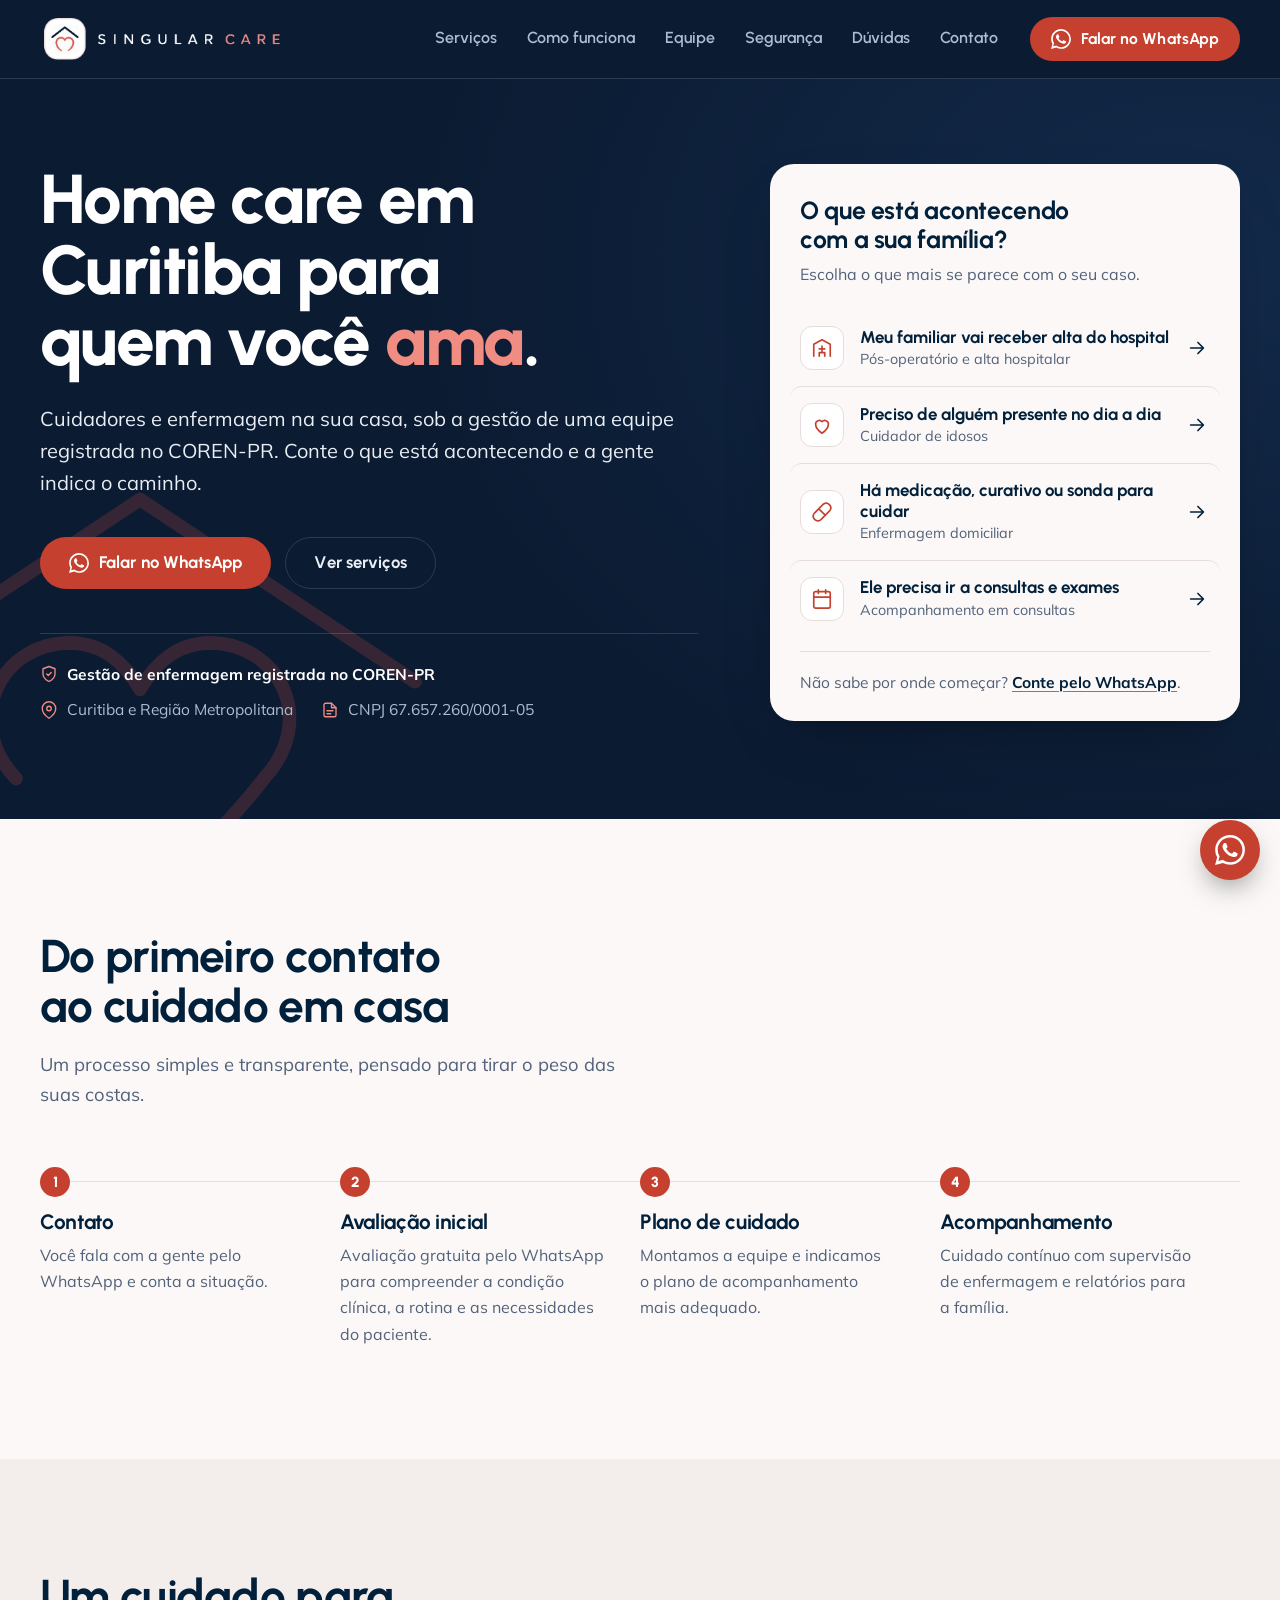
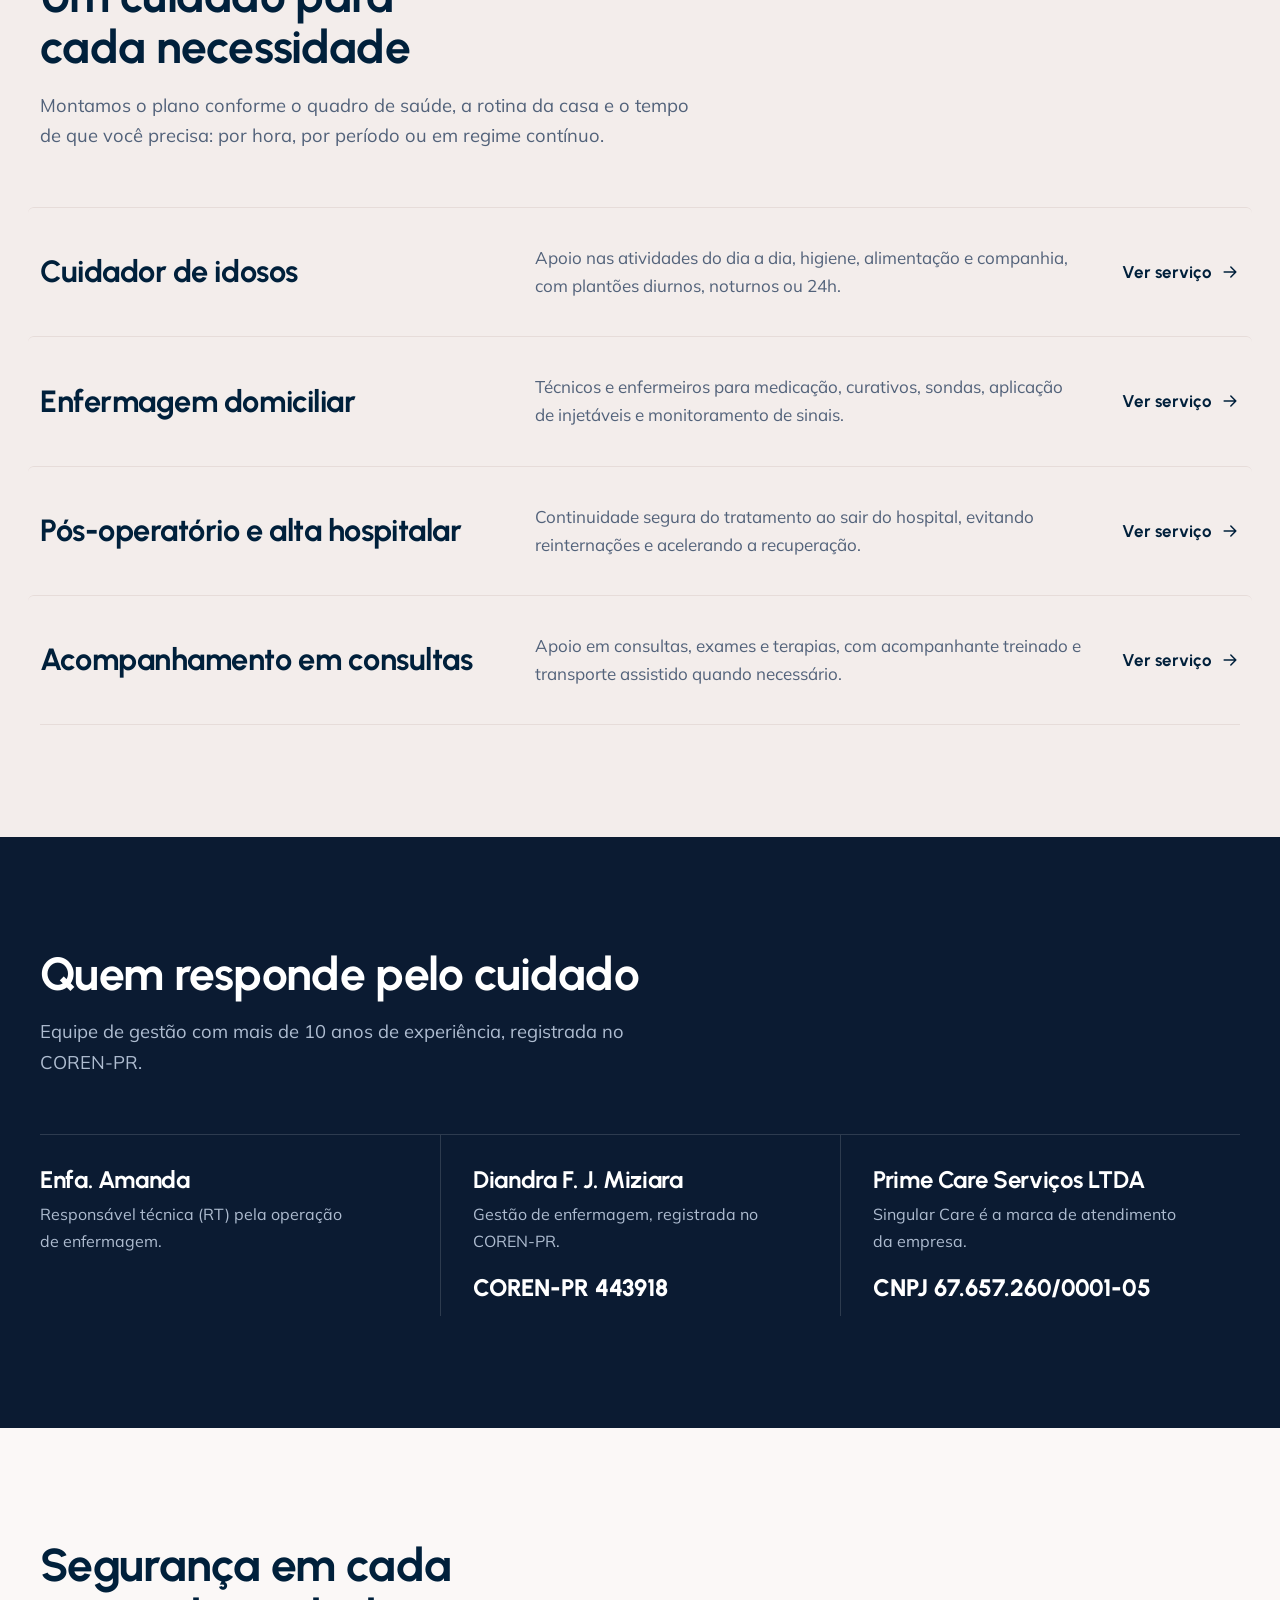
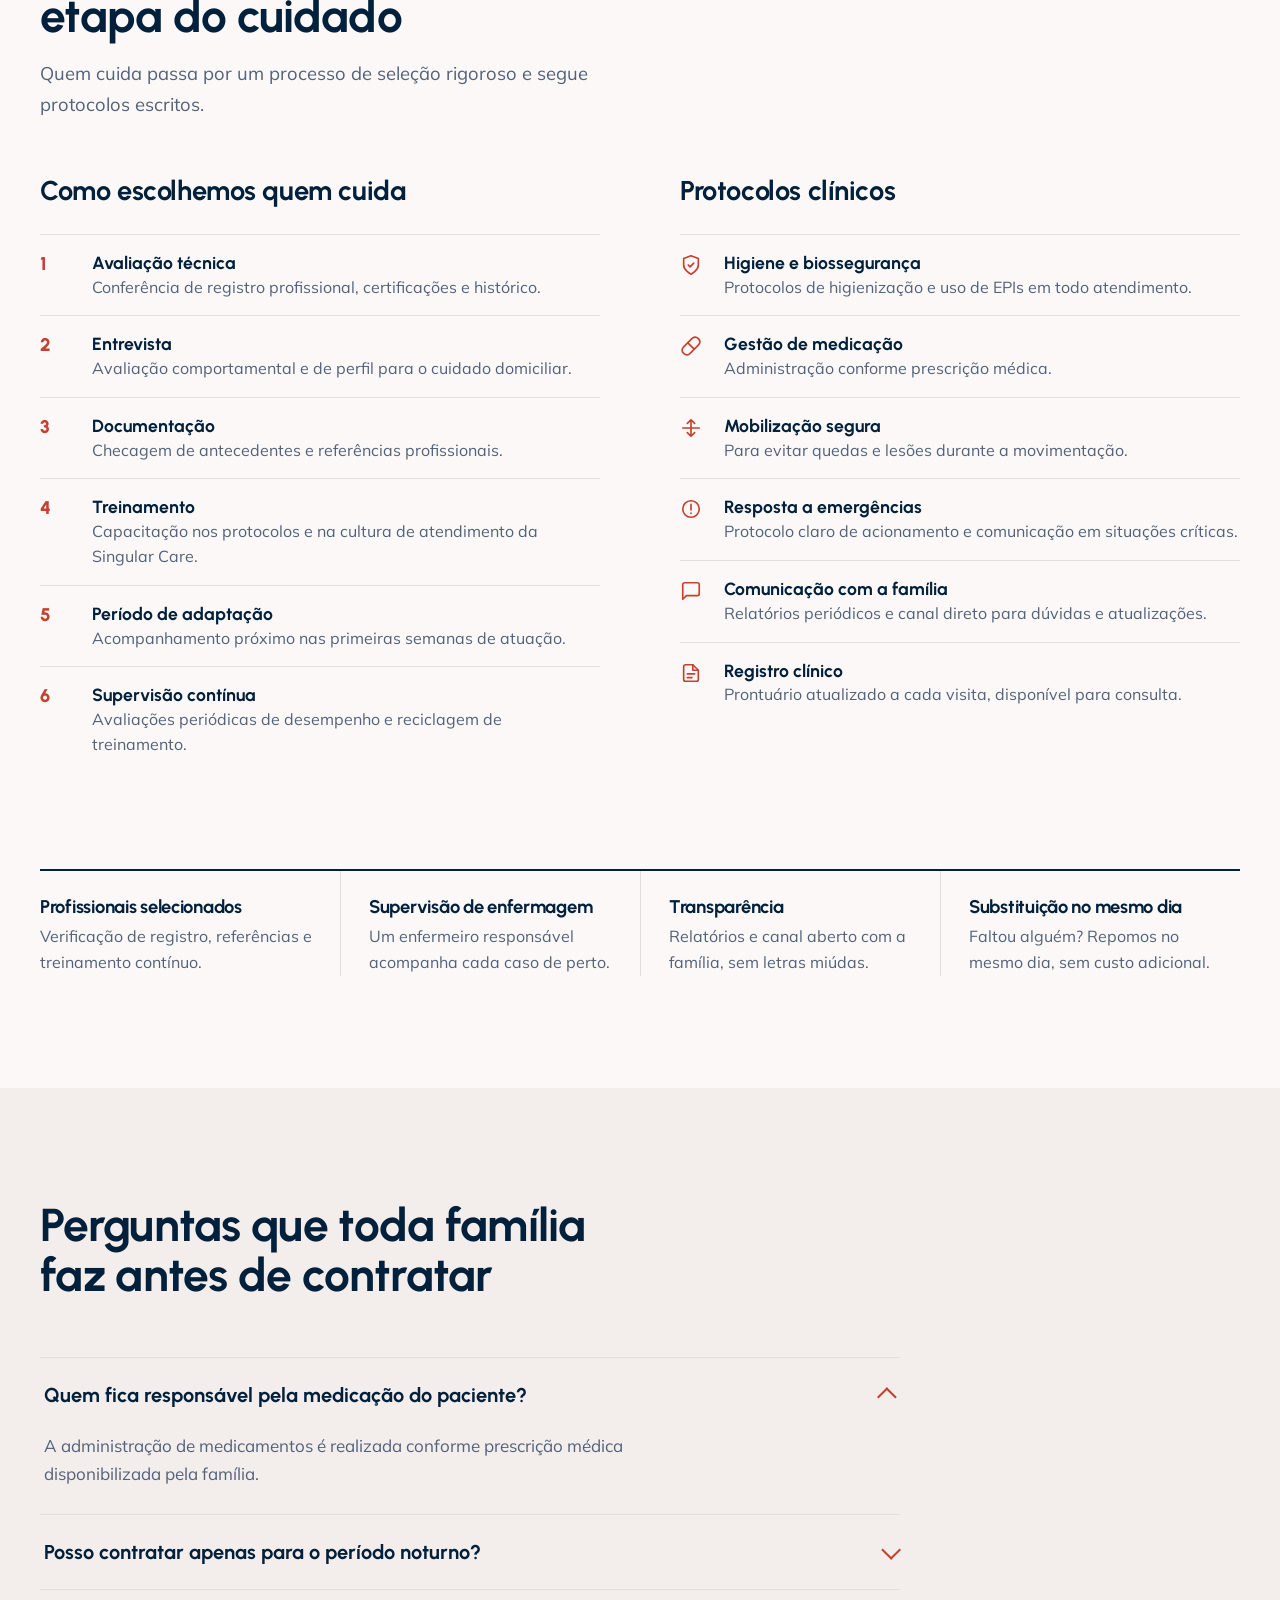
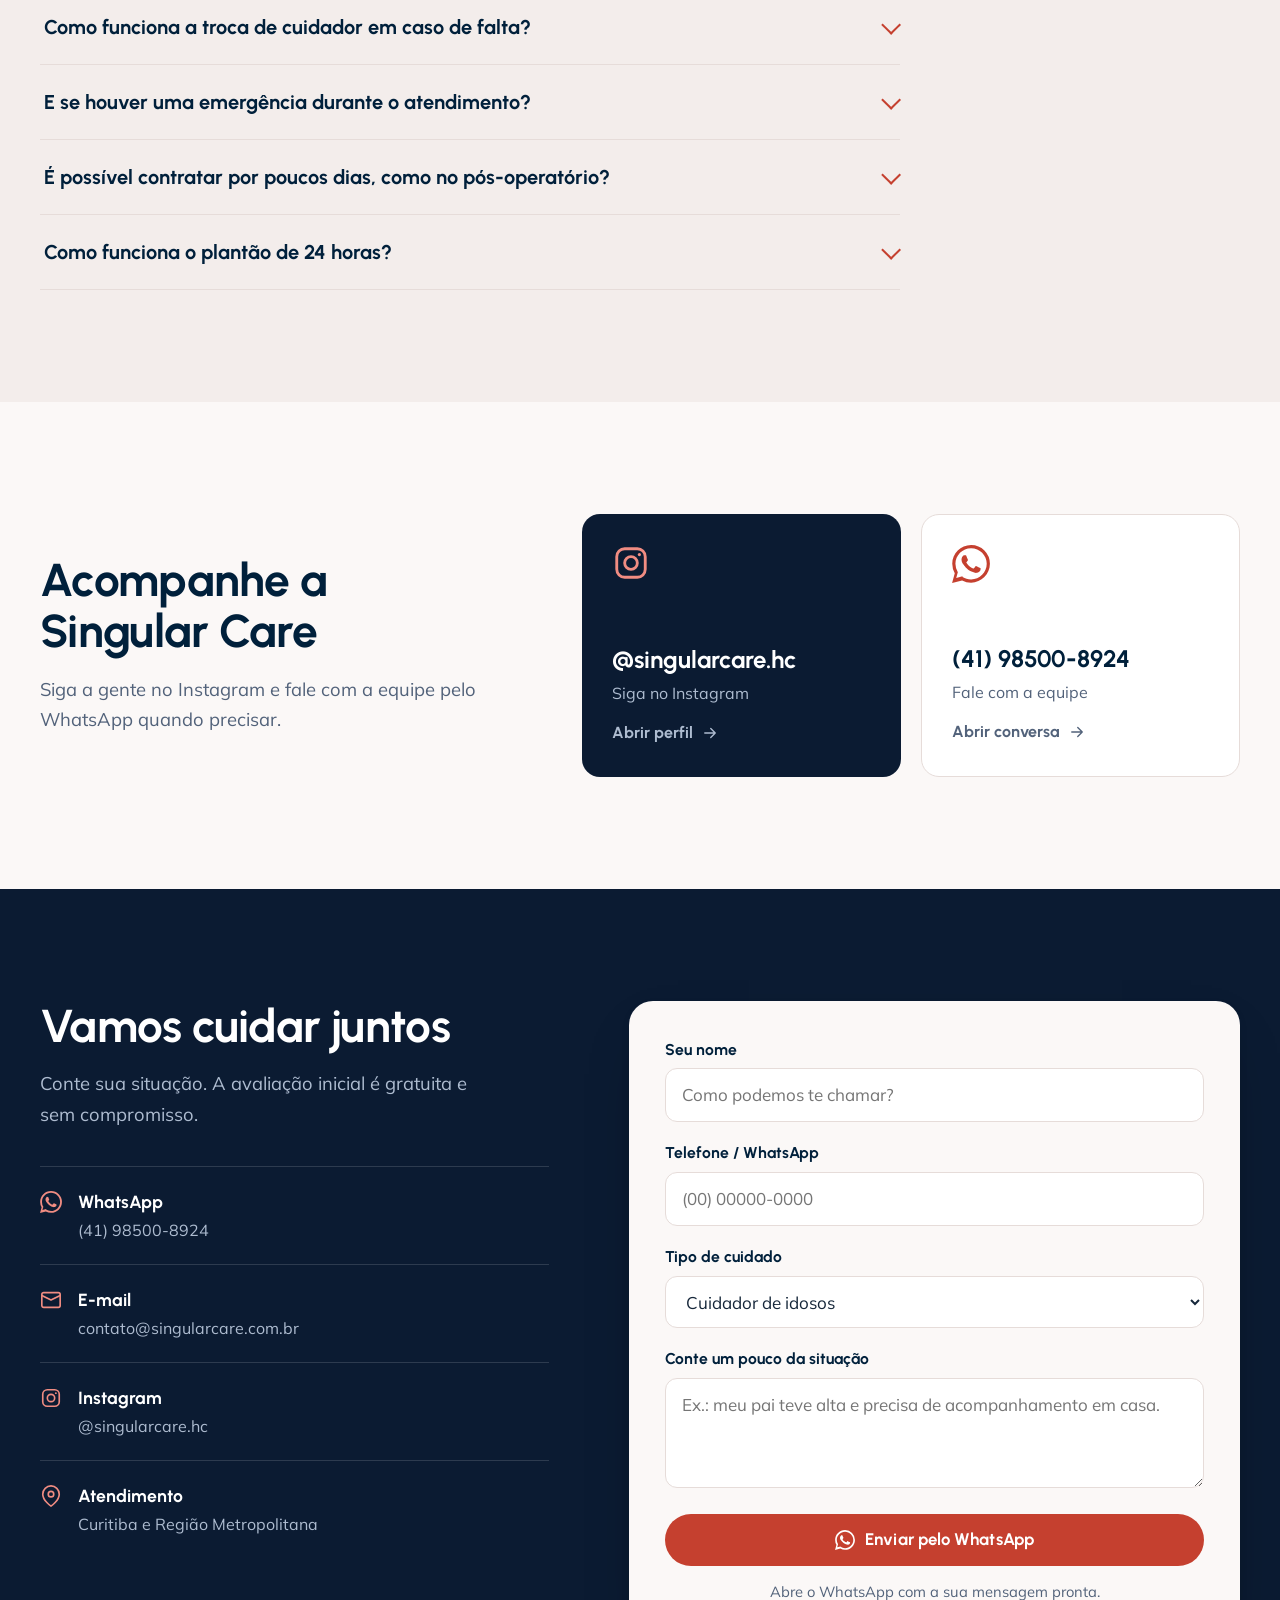
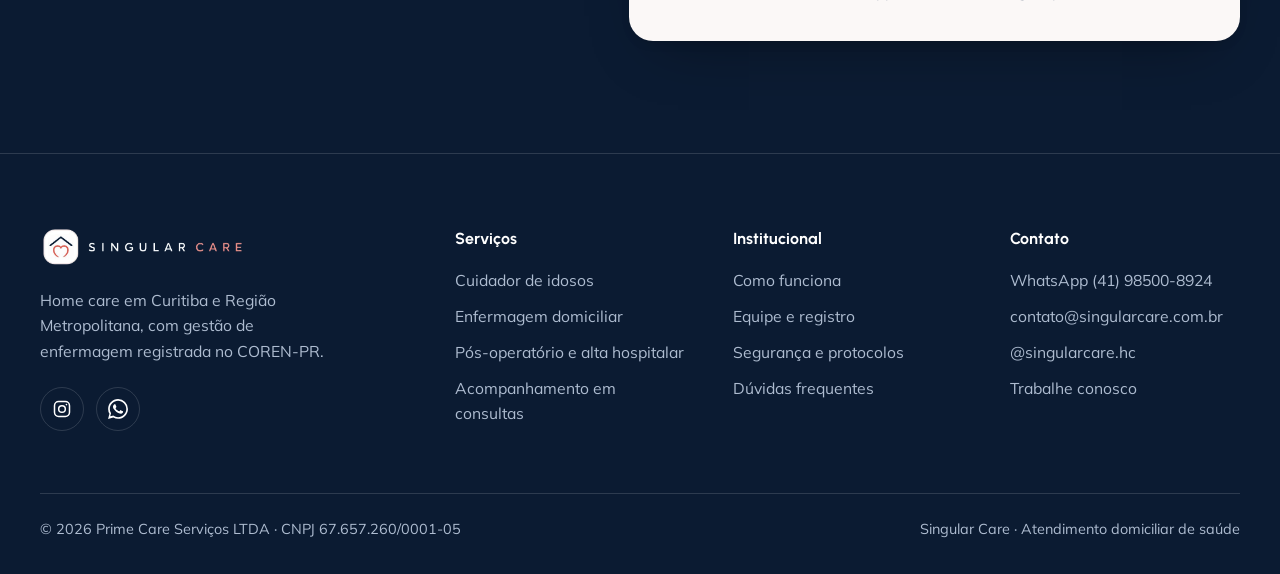
==== commit fccc20b8: "Add files via upload" ====
--- a/index.html
+++ b/index.html
@@ -1,428 +1,201 @@
 <!DOCTYPE html>
 <html lang="pt-BR">
 <head>
-<meta charset="UTF-8" />
-<meta name="viewport" content="width=device-width, initial-scale=1.0" />
-<title>Singular Care · Excelência em cuidado, onde você estiver</title>
-<meta name="description" content="Home care com equipe de enfermagem, cuidadores e reabilitação no conforto da sua casa. Atendimento humano, seguro e contínuo para quem você ama." />
-<link rel="icon" href="/favicon.ico" sizes="any" />
-<link rel="icon" type="image/png" sizes="32x32" href="/favicon-32x32.png" />
-<link rel="icon" type="image/png" sizes="16x16" href="/favicon-16x16.png" />
-<link rel="apple-touch-icon" sizes="180x180" href="/apple-touch-icon.png" />
-<link rel="icon" type="image/png" sizes="192x192" href="/favicon-192.png" />
-<link rel="icon" type="image/png" sizes="512x512" href="/favicon-512.png" />
-<link rel="preconnect" href="https://fonts.googleapis.com">
-<link rel="preconnect" href="https://fonts.gstatic.com" crossorigin>
-<link href="https://fonts.googleapis.com/css2?family=Fraunces:ital,opsz,wght@0,9..144,400;0,9..144,500;0,9..144,600;1,9..144,400&family=Mulish:wght@400;500;600;700;800&display=swap" rel="stylesheet">
+<meta charset="utf-8">
+<meta name="viewport" content="width=device-width, initial-scale=1">
+<title>Home care em Curitiba | Singular Care</title>
+<meta name="description" content="Home care em Curitiba e região: cuidador de idosos, enfermagem domiciliar, pós-operatório e acompanhamento em consultas, com gestão de enfermagem registrada no COREN-PR.">
+<meta name="robots" content="index, follow, max-image-preview:large, max-snippet:-1">
+<link rel="canonical" href="https://singularcare.com.br/">
+<meta name="theme-color" content="#0B1B32">
+<meta name="format-detection" content="telephone=no">
+<meta property="og:type" content="website">
+<meta property="og:locale" content="pt_BR">
+<meta property="og:site_name" content="Singular Care">
+<meta property="og:title" content="Home care em Curitiba | Singular Care">
+<meta property="og:description" content="Home care em Curitiba e região: cuidador de idosos, enfermagem domiciliar, pós-operatório e acompanhamento em consultas, com gestão de enfermagem registrada no COREN-PR.">
+<meta property="og:url" content="https://singularcare.com.br/">
+<meta property="og:image" content="https://singularcare.com.br/assets/og-image.png">
+<meta property="og:image:width" content="1200">
+<meta property="og:image:height" content="630">
+<meta property="og:image:alt" content="Singular Care: home care em Curitiba">
+<meta name="twitter:card" content="summary_large_image">
+<meta name="twitter:title" content="Home care em Curitiba | Singular Care">
+<meta name="twitter:description" content="Home care em Curitiba e região: cuidador de idosos, enfermagem domiciliar, pós-operatório e acompanhamento em consultas, com gestão de enfermagem registrada no COREN-PR.">
+<meta name="twitter:image" content="https://singularcare.com.br/assets/og-image.png">
+<link rel="icon" href="favicon.ico" sizes="any">
+<link rel="icon" type="image/png" sizes="32x32" href="favicon-32x32.png">
+<link rel="icon" type="image/png" sizes="16x16" href="favicon-16x16.png">
+<link rel="icon" type="image/png" sizes="192x192" href="favicon-192.png">
+<link rel="apple-touch-icon" href="apple-touch-icon.png">
+<link rel="manifest" href="site.webmanifest">
+<link rel="preload" href="assets/fonts/urbanist-latin-wght-normal.woff2" as="font" type="font/woff2" crossorigin>
+<link rel="preload" href="assets/fonts/mulish-latin-wght-normal.woff2" as="font" type="font/woff2" crossorigin>
 <link rel="stylesheet" href="assets/style.css">
+<script type="application/ld+json">{"@context":"https://schema.org","@graph":[{"@type":["MedicalBusiness","LocalBusiness"],"@id":"https://singularcare.com.br/#organization","name":"Singular Care","legalName":"Prime Care Serviços LTDA","taxID":"67.657.260/0001-05","url":"https://singularcare.com.br/","description":"Home care em Curitiba e região metropolitana: cuidadores de idosos, enfermagem domiciliar, pós-operatório e alta hospitalar e acompanhamento em consultas, com gestão de enfermagem registrada no COREN-PR.","logo":{"@type":"ImageObject","url":"https://singularcare.com.br/favicon-512.png","width":512,"height":512},"image":"https://singularcare.com.br/assets/og-image.png","telephone":"+55-41-98500-8924","email":"contato@singularcare.com.br","areaServed":[{"@type":"City","name":"Curitiba"},{"@type":"AdministrativeArea","name":"Região Metropolitana de Curitiba"}],"sameAs":["https://www.instagram.com/singularcare.hc/"],"contactPoint":{"@type":"ContactPoint","telephone":"+55-41-98500-8924","contactType":"customer service","availableLanguage":"pt-BR","url":"https://wa.me/5541985008924?text=Ol%C3%A1%21%20Vim%20pelo%20site%20da%20Singular%20Care."}},{"@type":"WebSite","@id":"https://singularcare.com.br/#website","url":"https://singularcare.com.br/","name":"Singular Care","inLanguage":"pt-BR","publisher":{"@id":"https://singularcare.com.br/#organization"}},{"@type":"FAQPage","@id":"https://singularcare.com.br/#faq","mainEntity":[{"@type":"Question","name":"Quem fica responsável pela medicação do paciente?","acceptedAnswer":{"@type":"Answer","text":"A administração de medicamentos é realizada conforme prescrição médica disponibilizada pela família."}},{"@type":"Question","name":"Posso contratar apenas para o período noturno?","acceptedAnswer":{"@type":"Answer","text":"Sim. Montamos escalas por turno (diurno, noturno ou 24h) de acordo com a necessidade da família."}},{"@type":"Question","name":"Como funciona a troca de cuidador em caso de falta?","acceptedAnswer":{"@type":"Answer","text":"Garantimos substituição no mesmo dia, sem custo adicional, para que o atendimento nunca fique descoberto."}},{"@type":"Question","name":"E se houver uma emergência durante o atendimento?","acceptedAnswer":{"@type":"Answer","text":"Seguimos um protocolo claro de acionamento: o profissional presente aciona a supervisão de enfermagem e, se necessário, o serviço de emergência, com comunicação imediata à família."}},{"@type":"Question","name":"É possível contratar por poucos dias, como no pós-operatório?","acceptedAnswer":{"@type":"Answer","text":"Sim, atendemos tanto contratos pontuais (recuperação, alta hospitalar) quanto acompanhamento contínuo de longo prazo."}},{"@type":"Question","name":"Como funciona o plantão de 24 horas?","acceptedAnswer":{"@type":"Answer","text":"Trabalhamos com equipes revezando em turnos, garantindo presença contínua sem perda de qualidade no cuidado."}}]},{"@type":"ItemList","@id":"https://singularcare.com.br/#servicos","name":"Serviços da Singular Care","itemListElement":[{"@type":"ListItem","position":1,"item":{"@type":"Service","name":"Cuidador de idosos em domicílio","url":"https://singularcare.com.br/servicos/cuidador-de-idosos.html","provider":{"@id":"https://singularcare.com.br/#organization"},"areaServed":{"@type":"City","name":"Curitiba"}}},{"@type":"ListItem","position":2,"item":{"@type":"Service","name":"Enfermagem domiciliar (home care)","url":"https://singularcare.com.br/servicos/enfermagem-domiciliar.html","provider":{"@id":"https://singularcare.com.br/#organization"},"areaServed":{"@type":"City","name":"Curitiba"}}},{"@type":"ListItem","position":3,"item":{"@type":"Service","name":"Cuidado pós-operatório e de alta hospitalar em domicílio","url":"https://singularcare.com.br/servicos/pos-operatorio-alta-hospitalar.html","provider":{"@id":"https://singularcare.com.br/#organization"},"areaServed":{"@type":"City","name":"Curitiba"}}},{"@type":"ListItem","position":4,"item":{"@type":"Service","name":"Acompanhamento em consultas, exames e terapias","url":"https://singularcare.com.br/servicos/acompanhamento-consultas.html","provider":{"@id":"https://singularcare.com.br/#organization"},"areaServed":{"@type":"City","name":"Curitiba"}}}]}]}</script>
 </head>
 <body>
-
-<div class="mock-banner">🔶 <b>MODELO PARA APROVAÇÃO</b> — os dados marcados com <span class="mock-flag" style="margin:0 3px">exemplo</span> são fictícios e serão substituídos ou removidos antes de publicar</div>
-
-<header>
-<div class="nav">
-<a href="#topo" class="brand" aria-label="Singular Care — início">
-<img src="assets/logo.png" alt="Logo Singular Care" />
-<span>Singular <b>Care</b></span>
-</a>
-<nav class="navlinks" id="navlinks" aria-label="Navegação principal">
-<a href="#sobre">Sobre</a>
-<a href="#equipe">Equipe</a>
-<a href="#servicos">Serviços</a>
-<a href="#como">Como funciona</a>
-<a href="#faq">FAQ</a>
-<a href="#depoimentos">Depoimentos</a>
-<a href="#contato">Contato</a>
+<a class="skip" href="#conteudo">Pular para o conteúdo</a>
+<header class="top">
+<div class="wrap nav">
+<a class="brand" href="index.html" aria-label="Singular Care, página inicial"><img src="assets/logo-white.png" alt="Singular Care" width="244" height="50"></a>
+<nav class="navlinks" id="navlinks" aria-label="Principal">
+<a href="index.html#servicos">Serviços</a>
+<a href="index.html#como">Como funciona</a>
+<a href="index.html#equipe">Equipe</a>
+<a href="index.html#seguranca">Segurança</a>
+<a href="index.html#faq">Dúvidas</a>
+<a href="index.html#contato">Contato</a>
+<a class="btn btn-primary nav-wa" href="https://wa.me/5541985008924?text=Ol%C3%A1%21%20Vim%20pelo%20site%20da%20Singular%20Care." target="_blank" rel="noopener"><svg viewBox="0 0 24 24" fill="currentColor" aria-hidden="true"><path d="M.057 24l1.687-6.163a11.867 11.867 0 01-1.587-5.946C.16 5.335 5.495 0 12.05 0a11.817 11.817 0 018.413 3.488 11.824 11.824 0 013.48 8.414c-.003 6.557-5.338 11.892-11.893 11.892a11.9 11.9 0 01-5.688-1.448L.057 24zm6.597-3.807c1.676.995 3.276 1.591 5.392 1.592 5.448 0 9.886-4.434 9.889-9.885.002-5.462-4.415-9.89-9.881-9.892-5.452 0-9.887 4.434-9.889 9.884a9.86 9.86 0 001.51 5.26l-.999 3.648 3.978-1.043zm11.387-5.464c-.074-.124-.272-.198-.57-.347-.297-.149-1.758-.868-2.031-.967-.272-.099-.47-.149-.669.149-.198.297-.768.967-.941 1.165-.173.198-.347.223-.644.074-.297-.149-1.255-.462-2.39-1.475-.883-.788-1.48-1.761-1.653-2.059-.173-.297-.018-.458.13-.606.134-.133.297-.347.446-.521.151-.172.2-.296.3-.495.099-.198.05-.372-.025-.521-.075-.148-.669-1.611-.916-2.206-.242-.579-.487-.501-.669-.51l-.57-.01c-.198 0-.52.074-.792.372s-1.04 1.016-1.04 2.479 1.065 2.876 1.213 3.074c.149.198 2.095 3.2 5.076 4.487.709.306 1.263.489 1.694.626.712.226 1.36.194 1.872.118.571-.085 1.758-.719 2.006-1.413.248-.695.248-1.29.173-1.414z"/></svg>Falar no WhatsApp</a>
 </nav>
-<a href="https://wa.me/5541991529920" class="btn btn-rose" target="_blank" rel="noopener">
-<svg width="17" height="17" viewBox="0 0 24 24" fill="currentColor"><path d="M.057 24l1.687-6.163a11.867 11.867 0 01-1.587-5.946C.16 5.335 5.495 0 12.05 0a11.817 11.817 0 018.413 3.488 11.824 11.824 0 013.48 8.414c-.003 6.557-5.338 11.892-11.893 11.892a11.9 11.9 0 01-5.688-1.448L.057 24zm6.597-3.807c1.676.995 3.276 1.591 5.392 1.592 5.448 0 9.886-4.434 9.889-9.885.002-5.462-4.415-9.89-9.881-9.892-5.452 0-9.887 4.434-9.889 9.884a9.86 9.86 0 001.51 5.26l-.999 3.648 3.978-1.043z"/></svg>
-Fale conosco
-</a>
-<button class="menu-toggle" id="menuToggle" aria-label="Abrir menu" aria-expanded="false" aria-controls="navlinks" onclick="toggleMenu()">
-<svg class="icon-burger" width="24" height="24" viewBox="0 0 24 24" fill="none" stroke="currentColor" stroke-width="2"><path d="M4 6h16M4 12h16M4 18h16"/></svg>
-<svg class="icon-close" width="24" height="24" viewBox="0 0 24 24" fill="none" stroke="currentColor" stroke-width="2"><path d="M6 6l12 12M18 6L6 18"/></svg>
-</button>
+<a class="btn btn-primary btn-sm" href="https://wa.me/5541985008924?text=Ol%C3%A1%21%20Vim%20pelo%20site%20da%20Singular%20Care." target="_blank" rel="noopener"><svg viewBox="0 0 24 24" fill="currentColor" aria-hidden="true"><path d="M.057 24l1.687-6.163a11.867 11.867 0 01-1.587-5.946C.16 5.335 5.495 0 12.05 0a11.817 11.817 0 018.413 3.488 11.824 11.824 0 013.48 8.414c-.003 6.557-5.338 11.892-11.893 11.892a11.9 11.9 0 01-5.688-1.448L.057 24zm6.597-3.807c1.676.995 3.276 1.591 5.392 1.592 5.448 0 9.886-4.434 9.889-9.885.002-5.462-4.415-9.89-9.881-9.892-5.452 0-9.887 4.434-9.889 9.884a9.86 9.86 0 001.51 5.26l-.999 3.648 3.978-1.043zm11.387-5.464c-.074-.124-.272-.198-.57-.347-.297-.149-1.758-.868-2.031-.967-.272-.099-.47-.149-.669.149-.198.297-.768.967-.941 1.165-.173.198-.347.223-.644.074-.297-.149-1.255-.462-2.39-1.475-.883-.788-1.48-1.761-1.653-2.059-.173-.297-.018-.458.13-.606.134-.133.297-.347.446-.521.151-.172.2-.296.3-.495.099-.198.05-.372-.025-.521-.075-.148-.669-1.611-.916-2.206-.242-.579-.487-.501-.669-.51l-.57-.01c-.198 0-.52.074-.792.372s-1.04 1.016-1.04 2.479 1.065 2.876 1.213 3.074c.149.198 2.095 3.2 5.076 4.487.709.306 1.263.489 1.694.626.712.226 1.36.194 1.872.118.571-.085 1.758-.719 2.006-1.413.248-.695.248-1.29.173-1.414z"/></svg>Falar no WhatsApp</a>
+<button class="menu-toggle" id="menuToggle" type="button" aria-label="Abrir menu" aria-expanded="false" aria-controls="navlinks"><svg viewBox="0 0 24 24" fill="none" stroke="currentColor" stroke-width="1.8" stroke-linecap="round" stroke-linejoin="round" aria-hidden="true" class="icon-burger"><path d="M4 7h16M4 12h16M4 17h16"/></svg><svg viewBox="0 0 24 24" fill="none" stroke="currentColor" stroke-width="1.8" stroke-linecap="round" stroke-linejoin="round" aria-hidden="true" class="icon-close"><path d="M6 6l12 12M18 6L6 18"/></svg></button>
 </div>
 </header>
-
-<!-- HERO -->
-<main id="topo" class="hero">
+<main id="conteudo">
+<section class="hero" aria-labelledby="h1">
+<svg class="motif" viewBox="0 0 320 300" fill="none" stroke="currentColor" stroke-width="7" stroke-linecap="round" stroke-linejoin="round" aria-hidden="true"><path pathLength="1" d="M18 118L160 24l142 94"/><path pathLength="1" d="M96 168c-28-30-8-70 28-70 16 0 28 10 36 24 8-14 20-24 36-24 36 0 56 40 28 70-12 16-34 38-64 70-8-10-22-26-36-42"/></svg>
 <div class="wrap hero-grid">
+<div>
+<h1 id="h1" class="rise">Home care em Curitiba para quem você <em>ama</em>.</h1>
+<p class="lead rise">Cuidadores e enfermagem na sua casa, sob a gestão de uma equipe registrada no COREN-PR. Conte o que está acontecendo e a gente indica o caminho.</p>
+<div class="hero-cta rise">
+<a class="btn btn-primary" href="https://wa.me/5541985008924?text=Ol%C3%A1%21%20Vim%20pelo%20site%20da%20Singular%20Care." target="_blank" rel="noopener"><svg viewBox="0 0 24 24" fill="currentColor" aria-hidden="true"><path d="M.057 24l1.687-6.163a11.867 11.867 0 01-1.587-5.946C.16 5.335 5.495 0 12.05 0a11.817 11.817 0 018.413 3.488 11.824 11.824 0 013.48 8.414c-.003 6.557-5.338 11.892-11.893 11.892a11.9 11.9 0 01-5.688-1.448L.057 24zm6.597-3.807c1.676.995 3.276 1.591 5.392 1.592 5.448 0 9.886-4.434 9.889-9.885.002-5.462-4.415-9.89-9.881-9.892-5.452 0-9.887 4.434-9.889 9.884a9.86 9.86 0 001.51 5.26l-.999 3.648 3.978-1.043zm11.387-5.464c-.074-.124-.272-.198-.57-.347-.297-.149-1.758-.868-2.031-.967-.272-.099-.47-.149-.669.149-.198.297-.768.967-.941 1.165-.173.198-.347.223-.644.074-.297-.149-1.255-.462-2.39-1.475-.883-.788-1.48-1.761-1.653-2.059-.173-.297-.018-.458.13-.606.134-.133.297-.347.446-.521.151-.172.2-.296.3-.495.099-.198.05-.372-.025-.521-.075-.148-.669-1.611-.916-2.206-.242-.579-.487-.501-.669-.51l-.57-.01c-.198 0-.52.074-.792.372s-1.04 1.016-1.04 2.479 1.065 2.876 1.213 3.074c.149.198 2.095 3.2 5.076 4.487.709.306 1.263.489 1.694.626.712.226 1.36.194 1.872.118.571-.085 1.758-.719 2.006-1.413.248-.695.248-1.29.173-1.414z"/></svg>Falar no WhatsApp</a>
+<a class="btn btn-ghost" href="#servicos">Ver serviços</a>
+</div>
+<div class="creds rise">
+<span><svg viewBox="0 0 24 24" fill="none" stroke="currentColor" stroke-width="1.8" stroke-linecap="round" stroke-linejoin="round" aria-hidden="true" ><path d="M12 22s8-4 8-10V5l-8-3-8 3v7c0 6 8 10 8 10z"/><path d="M9 12l2 2 4-4"/></svg><b>Gestão de enfermagem registrada no COREN-PR</b></span>
+<span><svg viewBox="0 0 24 24" fill="none" stroke="currentColor" stroke-width="1.8" stroke-linecap="round" stroke-linejoin="round" aria-hidden="true" ><path d="M21 10c0 7-9 13-9 13s-9-6-9-13a9 9 0 0118 0z"/><circle cx="12" cy="10" r="3"/></svg>Curitiba e Região Metropolitana</span>
+<span><svg viewBox="0 0 24 24" fill="none" stroke="currentColor" stroke-width="1.8" stroke-linecap="round" stroke-linejoin="round" aria-hidden="true" ><path d="M14 3H6a2 2 0 00-2 2v14a2 2 0 002 2h12a2 2 0 002-2V9z"/><path d="M14 3v6h6M8 13h8M8 17h5"/></svg>CNPJ 67.657.260/0001-05</span>
+</div>
+</div>
+<div class="finder" aria-labelledby="finder-h">
+<h2 id="finder-h">O que está acontecendo com a sua família?</h2>
+<p class="sub">Escolha o que mais se parece com o seu caso.</p>
+<ul class="sits"><li><a class="sit" href="servicos/pos-operatorio-alta-hospitalar.html"><span class="ic"><svg viewBox="0 0 24 24" fill="none" stroke="currentColor" stroke-width="1.8" stroke-linecap="round" stroke-linejoin="round" aria-hidden="true" ><path d="M3 21V8l9-5 9 5v13"/><path d="M12 10v6M9 13h6"/><path d="M9 21v-4h6v4"/></svg></span><span><strong>Meu familiar vai receber alta do hospital</strong><small>Pós-operatório e alta hospitalar</small></span><span class="go"><svg viewBox="0 0 24 24" fill="none" stroke="currentColor" stroke-width="1.8" stroke-linecap="round" stroke-linejoin="round" aria-hidden="true" ><path d="M5 12h14M13 6l6 6-6 6"/></svg></span></a></li><li><a class="sit" href="servicos/cuidador-de-idosos.html"><span class="ic"><svg viewBox="0 0 24 24" fill="none" stroke="currentColor" stroke-width="1.8" stroke-linecap="round" stroke-linejoin="round" aria-hidden="true" ><path d="M12 21s-7-4.5-7-10a4 4 0 017-2.6A4 4 0 0119 11c0 5.5-7 10-7 10z"/></svg></span><span><strong>Preciso de alguém presente no dia a dia</strong><small>Cuidador de idosos</small></span><span class="go"><svg viewBox="0 0 24 24" fill="none" stroke="currentColor" stroke-width="1.8" stroke-linecap="round" stroke-linejoin="round" aria-hidden="true" ><path d="M5 12h14M13 6l6 6-6 6"/></svg></span></a></li><li><a class="sit" href="servicos/enfermagem-domiciliar.html"><span class="ic"><svg viewBox="0 0 24 24" fill="none" stroke="currentColor" stroke-width="1.8" stroke-linecap="round" stroke-linejoin="round" aria-hidden="true" ><path d="M10.5 20.5a5 5 0 01-7-7l10-10a5 5 0 017 7z"/><path d="M8.5 8.5l7 7"/></svg></span><span><strong>Há medicação, curativo ou sonda para cuidar</strong><small>Enfermagem domiciliar</small></span><span class="go"><svg viewBox="0 0 24 24" fill="none" stroke="currentColor" stroke-width="1.8" stroke-linecap="round" stroke-linejoin="round" aria-hidden="true" ><path d="M5 12h14M13 6l6 6-6 6"/></svg></span></a></li><li><a class="sit" href="servicos/acompanhamento-consultas.html"><span class="ic"><svg viewBox="0 0 24 24" fill="none" stroke="currentColor" stroke-width="1.8" stroke-linecap="round" stroke-linejoin="round" aria-hidden="true" ><rect x="3" y="4" width="18" height="18" rx="2"/><path d="M16 2v4M8 2v4M3 10h18"/></svg></span><span><strong>Ele precisa ir a consultas e exames</strong><small>Acompanhamento em consultas</small></span><span class="go"><svg viewBox="0 0 24 24" fill="none" stroke="currentColor" stroke-width="1.8" stroke-linecap="round" stroke-linejoin="round" aria-hidden="true" ><path d="M5 12h14M13 6l6 6-6 6"/></svg></span></a></li></ul>
+<p class="finder-foot">Não sabe por onde começar? <a href="https://wa.me/5541985008924?text=Ol%C3%A1%21%20Vim%20pelo%20site%20da%20Singular%20Care." target="_blank" rel="noopener">Conte pelo WhatsApp</a>.</p>
+</div>
+</div>
+</section>
+
+<section class="sec" id="como" aria-labelledby="como-h">
+<div class="wrap">
+<div class="sec-head reveal"><h2 id="como-h">Do primeiro contato ao cuidado em casa</h2><p>Um processo simples e transparente, pensado para tirar o peso das suas costas.</p></div>
+<ol class="steps"><li class="reveal"><h3>Contato</h3><p>Você fala com a gente pelo WhatsApp e conta a situação.</p></li><li class="reveal"><h3>Avaliação inicial</h3><p>Avaliação gratuita pelo WhatsApp para compreender a condição clínica, a rotina e as necessidades do paciente.</p></li><li class="reveal"><h3>Plano de cuidado</h3><p>Montamos a equipe e indicamos o plano de acompanhamento mais adequado.</p></li><li class="reveal"><h3>Acompanhamento</h3><p>Cuidado contínuo com supervisão de enfermagem e relatórios para a família.</p></li></ol>
+</div>
+</section>
+
+<section class="sec alt" id="servicos" aria-labelledby="serv-h">
+<div class="wrap">
+<div class="sec-head reveal"><h2 id="serv-h">Um cuidado para cada necessidade</h2><p>Montamos o plano conforme o quadro de saúde, a rotina da casa e o tempo de que você precisa: por hora, por período ou em regime contínuo.</p></div>
+<ul class="svc-list"><li><a class="svc reveal" href="servicos/cuidador-de-idosos.html"><h3>Cuidador de idosos</h3><p>Apoio nas atividades do dia a dia, higiene, alimentação e companhia, com plantões diurnos, noturnos ou 24h.</p><span class="more">Ver serviço<svg viewBox="0 0 24 24" fill="none" stroke="currentColor" stroke-width="1.8" stroke-linecap="round" stroke-linejoin="round" aria-hidden="true" ><path d="M5 12h14M13 6l6 6-6 6"/></svg></span></a></li><li><a class="svc reveal" href="servicos/enfermagem-domiciliar.html"><h3>Enfermagem domiciliar</h3><p>Técnicos e enfermeiros para medicação, curativos, sondas, aplicação de injetáveis e monitoramento de sinais.</p><span class="more">Ver serviço<svg viewBox="0 0 24 24" fill="none" stroke="currentColor" stroke-width="1.8" stroke-linecap="round" stroke-linejoin="round" aria-hidden="true" ><path d="M5 12h14M13 6l6 6-6 6"/></svg></span></a></li><li><a class="svc reveal" href="servicos/pos-operatorio-alta-hospitalar.html"><h3>Pós-operatório e alta hospitalar</h3><p>Continuidade segura do tratamento ao sair do hospital, evitando reinternações e acelerando a recuperação.</p><span class="more">Ver serviço<svg viewBox="0 0 24 24" fill="none" stroke="currentColor" stroke-width="1.8" stroke-linecap="round" stroke-linejoin="round" aria-hidden="true" ><path d="M5 12h14M13 6l6 6-6 6"/></svg></span></a></li><li><a class="svc reveal" href="servicos/acompanhamento-consultas.html"><h3>Acompanhamento em consultas</h3><p>Apoio em consultas, exames e terapias, com acompanhante treinado e transporte assistido quando necessário.</p><span class="more">Ver serviço<svg viewBox="0 0 24 24" fill="none" stroke="currentColor" stroke-width="1.8" stroke-linecap="round" stroke-linejoin="round" aria-hidden="true" ><path d="M5 12h14M13 6l6 6-6 6"/></svg></span></a></li></ul>
+</div>
+</section>
+
+<section class="sec band" id="equipe" aria-labelledby="eq-h">
+<div class="wrap">
+<div class="sec-head reveal"><h2 id="eq-h">Quem responde pelo cuidado</h2><p>Equipe de gestão com mais de 10 anos de experiência, registrada no COREN-PR.</p></div>
+<div class="people reveal">
+<div class="person"><h3>Enfª. Amanda</h3><p>Responsável técnica (RT) pela operação de enfermagem.</p></div>
+<div class="person"><h3>Diandra F. J. Miziara</h3><p>Gestão de enfermagem, registrada no COREN-PR.</p><span class="reg">COREN-PR 443918</span></div>
+<div class="person"><h3>Prime Care Serviços LTDA</h3><p>Singular Care é a marca de atendimento da empresa.</p><span class="reg">CNPJ 67.657.260/0001-05</span></div>
+</div>
+</div>
+</section>
+
+<section class="sec" id="seguranca" aria-labelledby="seg-h">
+<div class="wrap">
+<div class="sec-head reveal"><h2 id="seg-h">Segurança em cada etapa do cuidado</h2><p>Quem cuida passa por um processo de seleção rigoroso e segue protocolos escritos.</p></div>
+<div class="two reveal">
+<div><h3>Como escolhemos quem cuida</h3><ol class="sel"><li><span><b>Avaliação técnica</b><span>Conferência de registro profissional, certificações e histórico.</span></span></li><li><span><b>Entrevista</b><span>Avaliação comportamental e de perfil para o cuidado domiciliar.</span></span></li><li><span><b>Documentação</b><span>Checagem de antecedentes e referências profissionais.</span></span></li><li><span><b>Treinamento</b><span>Capacitação nos protocolos e na cultura de atendimento da Singular Care.</span></span></li><li><span><b>Período de adaptação</b><span>Acompanhamento próximo nas primeiras semanas de atuação.</span></span></li><li><span><b>Supervisão contínua</b><span>Avaliações periódicas de desempenho e reciclagem de treinamento.</span></span></li></ol></div>
+<div><h3>Protocolos clínicos</h3><ul class="proto"><li><svg viewBox="0 0 24 24" fill="none" stroke="currentColor" stroke-width="1.8" stroke-linecap="round" stroke-linejoin="round" aria-hidden="true" ><path d="M12 22s8-4 8-10V5l-8-3-8 3v7c0 6 8 10 8 10z"/><path d="M9 12l2 2 4-4"/></svg><span><b>Higiene e biossegurança</b><span>Protocolos de higienização e uso de EPIs em todo atendimento.</span></span></li><li><svg viewBox="0 0 24 24" fill="none" stroke="currentColor" stroke-width="1.8" stroke-linecap="round" stroke-linejoin="round" aria-hidden="true" ><path d="M10.5 20.5a5 5 0 01-7-7l10-10a5 5 0 017 7z"/><path d="M8.5 8.5l7 7"/></svg><span><b>Gestão de medicação</b><span>Administração conforme prescrição médica.</span></span></li><li><svg viewBox="0 0 24 24" fill="none" stroke="currentColor" stroke-width="1.8" stroke-linecap="round" stroke-linejoin="round" aria-hidden="true" ><path d="M12 3v18M3 12h18M8 7l4-4 4 4M8 17l4 4 4-4"/></svg><span><b>Mobilização segura</b><span>Para evitar quedas e lesões durante a movimentação.</span></span></li><li><svg viewBox="0 0 24 24" fill="none" stroke="currentColor" stroke-width="1.8" stroke-linecap="round" stroke-linejoin="round" aria-hidden="true" ><circle cx="12" cy="12" r="9"/><path d="M12 7v6M12 16.5v.5"/></svg><span><b>Resposta a emergências</b><span>Protocolo claro de acionamento e comunicação em situações críticas.</span></span></li><li><svg viewBox="0 0 24 24" fill="none" stroke="currentColor" stroke-width="1.8" stroke-linecap="round" stroke-linejoin="round" aria-hidden="true" ><path d="M21 15a2 2 0 01-2 2H7l-4 4V5a2 2 0 012-2h14a2 2 0 012 2z"/></svg><span><b>Comunicação com a família</b><span>Relatórios periódicos e canal direto para dúvidas e atualizações.</span></span></li><li><svg viewBox="0 0 24 24" fill="none" stroke="currentColor" stroke-width="1.8" stroke-linecap="round" stroke-linejoin="round" aria-hidden="true" ><path d="M14 3H6a2 2 0 00-2 2v14a2 2 0 002 2h12a2 2 0 002-2V9z"/><path d="M14 3v6h6M8 13h8M8 17h5"/></svg><span><b>Registro clínico</b><span>Prontuário atualizado a cada visita, disponível para consulta.</span></span></li></ul></div>
+</div>
+<div class="commit reveal"><div><h4>Profissionais selecionados</h4><p>Verificação de registro, referências e treinamento contínuo.</p></div><div><h4>Supervisão de enfermagem</h4><p>Um enfermeiro responsável acompanha cada caso de perto.</p></div><div><h4>Transparência</h4><p>Relatórios e canal aberto com a família, sem letras miúdas.</p></div><div><h4>Substituição no mesmo dia</h4><p>Faltou alguém? Repomos no mesmo dia, sem custo adicional.</p></div></div>
+</div>
+</section>
+
+<section class="sec alt" id="faq" aria-labelledby="faq-h">
+<div class="wrap">
+<div class="sec-head reveal"><h2 id="faq-h">Perguntas que toda família faz antes de contratar</h2></div>
+<div class="faq reveal"><details open><summary>Quem fica responsável pela medicação do paciente?</summary><p>A administração de medicamentos é realizada conforme prescrição médica disponibilizada pela família.</p></details>
+<details><summary>Posso contratar apenas para o período noturno?</summary><p>Sim. Montamos escalas por turno (diurno, noturno ou 24h) de acordo com a necessidade da família.</p></details>
+<details><summary>Como funciona a troca de cuidador em caso de falta?</summary><p>Garantimos substituição no mesmo dia, sem custo adicional, para que o atendimento nunca fique descoberto.</p></details>
+<details><summary>E se houver uma emergência durante o atendimento?</summary><p>Seguimos um protocolo claro de acionamento: o profissional presente aciona a supervisão de enfermagem e, se necessário, o serviço de emergência, com comunicação imediata à família.</p></details>
+<details><summary>É possível contratar por poucos dias, como no pós-operatório?</summary><p>Sim, atendemos tanto contratos pontuais (recuperação, alta hospitalar) quanto acompanhamento contínuo de longo prazo.</p></details>
+<details><summary>Como funciona o plantão de 24 horas?</summary><p>Trabalhamos com equipes revezando em turnos, garantindo presença contínua sem perda de qualidade no cuidado.</p></details>
+</div>
+</div>
+</section>
+
+<section class="sec" id="redes" aria-labelledby="redes-h">
+<div class="wrap social-grid">
+<div class="reveal"><h2 id="redes-h">Acompanhe a Singular Care</h2><p>Siga a gente no Instagram e fale com a equipe pelo WhatsApp quando precisar.</p></div>
+<div class="tiles reveal">
+<a class="tile tile-ig" href="https://www.instagram.com/singularcare.hc/" target="_blank" rel="noopener"><svg class="net" viewBox="0 0 24 24" fill="none" stroke="currentColor" stroke-width="1.8" stroke-linecap="round" stroke-linejoin="round" aria-hidden="true" ><rect x="3" y="3" width="18" height="18" rx="5"/><circle cx="12" cy="12" r="4"/><circle cx="17.3" cy="6.7" r="1" fill="currentColor" stroke="none"/></svg><span><b>@singularcare.hc</b><span>Siga no Instagram</span><span class="arrow">Abrir perfil<svg viewBox="0 0 24 24" fill="none" stroke="currentColor" stroke-width="1.8" stroke-linecap="round" stroke-linejoin="round" aria-hidden="true" ><path d="M5 12h14M13 6l6 6-6 6"/></svg></span></span></a>
+<a class="tile tile-wa" href="https://wa.me/5541985008924?text=Ol%C3%A1%21%20Vim%20pelo%20site%20da%20Singular%20Care." target="_blank" rel="noopener"><svg class="net" viewBox="0 0 24 24" fill="currentColor" aria-hidden="true"><path d="M.057 24l1.687-6.163a11.867 11.867 0 01-1.587-5.946C.16 5.335 5.495 0 12.05 0a11.817 11.817 0 018.413 3.488 11.824 11.824 0 013.48 8.414c-.003 6.557-5.338 11.892-11.893 11.892a11.9 11.9 0 01-5.688-1.448L.057 24zm6.597-3.807c1.676.995 3.276 1.591 5.392 1.592 5.448 0 9.886-4.434 9.889-9.885.002-5.462-4.415-9.89-9.881-9.892-5.452 0-9.887 4.434-9.889 9.884a9.86 9.86 0 001.51 5.26l-.999 3.648 3.978-1.043zm11.387-5.464c-.074-.124-.272-.198-.57-.347-.297-.149-1.758-.868-2.031-.967-.272-.099-.47-.149-.669.149-.198.297-.768.967-.941 1.165-.173.198-.347.223-.644.074-.297-.149-1.255-.462-2.39-1.475-.883-.788-1.48-1.761-1.653-2.059-.173-.297-.018-.458.13-.606.134-.133.297-.347.446-.521.151-.172.2-.296.3-.495.099-.198.05-.372-.025-.521-.075-.148-.669-1.611-.916-2.206-.242-.579-.487-.501-.669-.51l-.57-.01c-.198 0-.52.074-.792.372s-1.04 1.016-1.04 2.479 1.065 2.876 1.213 3.074c.149.198 2.095 3.2 5.076 4.487.709.306 1.263.489 1.694.626.712.226 1.36.194 1.872.118.571-.085 1.758-.719 2.006-1.413.248-.695.248-1.29.173-1.414z"/></svg><span><b>(41) 98500-8924</b><span>Fale com a equipe</span><span class="arrow">Abrir conversa<svg viewBox="0 0 24 24" fill="none" stroke="currentColor" stroke-width="1.8" stroke-linecap="round" stroke-linejoin="round" aria-hidden="true" ><path d="M5 12h14M13 6l6 6-6 6"/></svg></span></span></a>
+</div>
+</div>
+</section>
+
+<section class="sec band" id="contato" aria-labelledby="ct-h">
+<div class="wrap contact-grid">
 <div class="reveal">
-<span class="eyebrow">Atendimento domiciliar de saúde</span>
-<h1>Cuidado de quem <em>ama</em>, no conforto de casa.</h1>
-<p class="lead">Enfermagem, cuidadores e reabilitação com acompanhamento contínuo. Excelência em cuidado, onde você estiver.</p>
-<div class="hero-cta">
-<a href="https://wa.me/5541991529920" class="btn btn-rose" target="_blank" rel="noopener">Solicitar avaliação gratuita</a>
-<a href="#servicos" class="btn btn-ghost">Ver serviços</a>
-</div>
-<div class="trust">
-<div><svg width="18" height="18" viewBox="0 0 24 24" fill="none" stroke="currentColor" stroke-width="2"><path d="M12 22s8-4 8-10V5l-8-3-8 3v7c0 6 8 10 8 10z"/></svg> Equipe de gestão registrada no COREN</div>
-<div><svg width="18" height="18" viewBox="0 0 24 24" fill="none" stroke="currentColor" stroke-width="2"><circle cx="12" cy="12" r="9"/><path d="M12 7v5l3 2"/></svg> Plantões 24h</div>
-<div><svg width="18" height="18" viewBox="0 0 24 24" fill="none" stroke="currentColor" stroke-width="2"><path d="M20 6L9 17l-5-5"/></svg> Plano individual</div>
-</div>
-</div>
-
-<div class="hero-card reveal">
-<span class="badge">Resposta em até 2h</span>
-<div class="who" style="border-top:none;padding-top:0;margin-top:0">
-<div class="dot">
-<svg width="22" height="22" viewBox="0 0 24 24" fill="none" stroke="currentColor" stroke-width="2"><path d="M20.84 4.61a5.5 5.5 0 00-7.78 0L12 5.67l-1.06-1.06a5.5 5.5 0 10-7.78 7.78L12 21.23l8.84-8.84a5.5 5.5 0 000-7.78z"/></svg>
-</div>
-<p><strong>Avaliação domiciliar gratuita</strong><br/>Visitamos, entendemos a rotina e montamos o plano de cuidado certo.</p>
-</div>
-<div class="stat-row">
-<div class="stat"><b>+10</b><small>anos de experiência da equipe</small></div>
-<div class="stat"><b>24h</b><small>cobertura todos os dias</small></div>
-<div class="stat"><b>1:1</b><small>plano individual por paciente</small></div>
-<div class="stat"><b>100%</b><small>profissionais avaliados</small></div>
-</div>
-</div>
-</div>
-
-<!-- Heartbeat signature -->
-<div class="wrap" style="margin-top:48px" aria-hidden="true">
-<svg class="pulse" viewBox="0 0 1140 46" preserveAspectRatio="none">
-<path class="ghost" d="M0 23 H300 l24 -16 l20 32 l26 -40 l22 24 H560 l18 -10 l16 20 l18 -28 l16 18 H1140"/>
-<path d="M0 23 H300 l24 -16 l20 32 l26 -40 l22 24 H560 l18 -10 l16 20 l18 -28 l16 18 H1140"/>
-</svg>
-</div>
-</main>
-
-<!-- SOBRE -->
-<section id="sobre" class="blush-bg">
-<div class="wrap about-grid">
-<div class="about-visual reveal">
-<span class="ring"></span><span class="ring2"></span>
-<h3>Cuidar é um ato de confiança.</h3>
-<p>A Singular Care nasceu para levar a segurança de um hospital ao ambiente onde a recuperação acontece melhor: a sua casa. Reunimos profissionais qualificados e acolhedores, porque cuidar bem é, antes de tudo, cuidar com gente boa.</p>
-</div>
-<div class="reveal">
-<span class="eyebrow">Quem somos</span>
-<h2 style="font-size:clamp(1.9rem,3.6vw,2.6rem);margin:14px 0 28px">Saúde, presença e dignidade dentro de casa</h2>
-<div class="vals">
-<div class="val">
-<div class="ic"><svg width="22" height="22" viewBox="0 0 24 24" fill="none" stroke="currentColor" stroke-width="2"><path d="M12 22s8-4 8-10V5l-8-3-8 3v7c0 6 8 10 8 10z"/></svg></div>
-<div><h4>Segurança clínica</h4><p>Protocolos, prontuário e supervisão de enfermagem em cada atendimento.</p></div>
-</div>
-<div class="val">
-<div class="ic"><svg width="22" height="22" viewBox="0 0 24 24" fill="none" stroke="currentColor" stroke-width="2"><path d="M20.84 4.61a5.5 5.5 0 00-7.78 0L12 5.67l-1.06-1.06a5.5 5.5 0 10-7.78 7.78L12 21.23l8.84-8.84a5.5 5.5 0 000-7.78z"/></svg></div>
-<div><h4>Cuidado humano</h4><p>Tratamos cada paciente como trataríamos nossa própria família.</p></div>
-</div>
-<div class="val">
-<div class="ic"><svg width="22" height="22" viewBox="0 0 24 24" fill="none" stroke="currentColor" stroke-width="2"><path d="M17 21v-2a4 4 0 00-4-4H5a4 4 0 00-4 4v2"/><circle cx="9" cy="7" r="4"/><path d="M23 21v-2a4 4 0 00-3-3.87M16 3.13a4 4 0 010 7.75"/></svg></div>
-<div><h4>Família por perto</h4><p>Você acompanha o cuidado de perto, com comunicação clara e constante.</p></div>
-</div>
-</div>
-</div>
-</div>
-</section>
-
-<!-- CREDENCIAIS INSTITUCIONAIS -->
-<section class="cred-strip">
-<div class="wrap">
-<div class="cred-card reveal">
-<div class="cred-grid cred-grid-3">
-<div class="cred-item">
-<h5>Responsável técnico</h5>
-<p><b>Enfª. Amanda</b><br>COREN-PR 000000-ENF<span class="mock-flag">confirmar registro</span></p>
-</div>
-<div class="cred-item">
-<h5>Empresa</h5>
-<p><b>Prime Care Serviços LTDA</b><br>CNPJ 67.657.260/0001-05</p>
-</div>
-<div class="cred-item">
-<h5>Área de atuação</h5>
-<div class="chip-row">
-<span class="chip">Curitiba e Região Metropolitana</span>
-</div>
-</div>
-</div>
-</div>
-</div>
-</section>
-
-<!-- SERVIÇOS -->
-<section id="servicos">
-<div class="wrap">
-<div class="section-head reveal">
-<span class="eyebrow">Serviços</span>
-<h2>Um cuidado para cada necessidade</h2>
-<p>Montamos o plano conforme o quadro de saúde, a rotina da casa e o tempo de que você precisa — por hora, por período ou em regime contínuo.</p>
-</div>
-<div class="cards">
-<a class="card card-link reveal" href="servicos/cuidador-de-idosos.html">
-<div class="ic"><svg width="26" height="26" viewBox="0 0 24 24" fill="none" stroke="currentColor" stroke-width="2"><path d="M17 21v-2a4 4 0 00-4-4H5a4 4 0 00-4 4v2"/><circle cx="9" cy="7" r="4"/></svg></div>
-<h3>Cuidador de idosos</h3>
-<p>Apoio nas atividades do dia a dia, higiene, alimentação e companhia, com plantões diurnos, noturnos ou 24h.</p>
-<span class="card-more">Saiba mais →</span>
-</a>
-<a class="card card-link reveal" href="servicos/enfermagem-domiciliar.html">
-<div class="ic"><svg width="26" height="26" viewBox="0 0 24 24" fill="none" stroke="currentColor" stroke-width="2"><path d="M3 12h4l3 8 4-16 3 8h4"/></svg></div>
-<h3>Enfermagem domiciliar</h3>
-<p>Técnicos e enfermeiros para medicação, curativos, sondas, aplicação de injetáveis e monitoramento de sinais.</p>
-<span class="card-more">Saiba mais →</span>
-</a>
-<a class="card card-link reveal" href="servicos/pos-operatorio-alta-hospitalar.html">
-<div class="ic"><svg width="26" height="26" viewBox="0 0 24 24" fill="none" stroke="currentColor" stroke-width="2"><path d="M22 12h-4l-3 9L9 3l-3 9H2"/></svg></div>
-<h3>Pós-operatório e alta hospitalar</h3>
-<p>Continuidade segura do tratamento ao sair do hospital, evitando reinternações e acelerando a recuperação.</p>
-<span class="card-more">Saiba mais →</span>
-</a>
-<a class="card card-link reveal" href="servicos/acompanhamento-consultas.html">
-<div class="ic"><svg width="26" height="26" viewBox="0 0 24 24" fill="none" stroke="currentColor" stroke-width="2"><rect x="3" y="4" width="18" height="18" rx="2"/><path d="M16 2v4M8 2v4M3 10h18"/></svg></div>
-<h3>Acompanhamento e consultas</h3>
-<p>Apoio em consultas, exames e terapias, com acompanhante treinado e transporte assistido quando necessário.</p>
-<span class="card-more">Saiba mais →</span>
-</a>
-</div>
-</div>
-</section>
-
-<!-- COMO FUNCIONA -->
-<section id="como" class="blush-bg">
-<div class="wrap">
-<div class="section-head center reveal">
-<span class="eyebrow">Como funciona</span>
-<h2>Do primeiro contato ao cuidado em casa</h2>
-<p>Um processo simples e transparente, pensado para tirar o peso das suas costas.</p>
-</div>
-<div class="steps">
-<div class="step reveal"><div class="num">01</div><h4>Contato</h4><p>Você fala com a gente pelo WhatsApp ou telefone e conta a situação.</p></div>
-<div class="step reveal"><div class="num">02</div><h4>Avaliação</h4><p>Avaliação inicial via WhatsApp para compreender a condição clínica, a rotina e as necessidades do paciente.</p></div>
-<div class="step reveal"><div class="num">03</div><h4>Plano de cuidado</h4><p>Montamos a equipe e indicamos o plano de acompanhamento mais adequado.</p></div>
-<div class="step reveal"><div class="num">04</div><h4>Acompanhamento</h4><p>Cuidado contínuo com supervisão de enfermagem e relatórios para a família.</p></div>
-</div>
-</div>
-</section>
-
-<!-- NOSSA EQUIPE -->
-<section id="equipe">
-<div class="wrap">
-<div class="section-head center reveal">
-<span class="eyebrow">Nossa equipe <span class="mock-flag">exemplo</span></span>
-<h2>Quem cuida de quem você ama</h2>
-<p>Profissionais reais serão apresentados aqui — nomes e fotos abaixo são placeholders para composição do layout.</p>
-</div>
-<div class="team-grid reveal">
-<div class="team-card">
-<div class="av-lg">DM</div>
-<h4>Diandra F. J. Miziara</h4>
-<div class="role">Enfermeira<span class="mock-flag">confirmar cargo</span></div>
-<p>COREN-PR 443918</p>
-</div>
-<div class="team-card">
-<div class="av-lg">CM</div>
-<h4>Carlos Mendes</h4>
-<div class="role">Coordenador de Cuidadores</div>
-<p>Responsável pela seleção e escala da equipe</p>
-</div>
-<div class="team-card">
-<div class="av-lg">RP</div>
-<h4>Rodrigo Pires</h4>
-<div class="role">Supervisor de Enfermagem</div>
-<p>Acompanhamento clínico e relatórios à família</p>
-</div>
-</div>
-</div>
-</section>
-
-<!-- PROCESSO DE SELEÇÃO -->
-<section class="blush-bg">
-<div class="wrap">
-<div class="section-head center reveal">
-<span class="eyebrow">Rigor na seleção</span>
-<h2>Como escolhemos quem cuida de você</h2>
-</div>
-<div class="sel-grid reveal">
-<div class="sel-card"><div class="n">01</div><h4>Avaliação técnica</h4><p>Conferência de registro profissional, certificações e histórico.</p></div>
-<div class="sel-card"><div class="n">02</div><h4>Entrevista</h4><p>Avaliação comportamental e de perfil para o cuidado domiciliar.</p></div>
-<div class="sel-card"><div class="n">03</div><h4>Documentação</h4><p>Checagem de antecedentes e referências profissionais.</p></div>
-<div class="sel-card"><div class="n">04</div><h4>Treinamento</h4><p>Capacitação nos protocolos e na cultura de atendimento da Singular Care.</p></div>
-<div class="sel-card"><div class="n">05</div><h4>Período de adaptação</h4><p>Acompanhamento próximo nas primeiras semanas de atuação.</p></div>
-<div class="sel-card"><div class="n">06</div><h4>Supervisão contínua</h4><p>Avaliações periódicas de desempenho e reciclagem de treinamento.</p></div>
-</div>
-</div>
-</section>
-
-<!-- PROTOCOLOS -->
-<section>
-<div class="wrap">
-<div class="section-head center reveal">
-<span class="eyebrow">Protocolos clínicos</span>
-<h2>Segurança em cada etapa do cuidado</h2>
-</div>
-<div class="proto-grid reveal">
-<div class="proto-item"><div class="ic"><svg width="20" height="20" viewBox="0 0 24 24" fill="none" stroke="currentColor" stroke-width="2"><path d="M12 22s8-4 8-10V5l-8-3-8 3v7c0 6 8 10 8 10z"/></svg></div><div><h4>Higiene e biossegurança</h4><p>Protocolos de higienização e uso de EPIs em todo atendimento.</p></div></div>
-<div class="proto-item"><div class="ic"><svg width="20" height="20" viewBox="0 0 24 24" fill="none" stroke="currentColor" stroke-width="2"><rect x="3" y="4" width="18" height="16" rx="2"/><path d="M8 2v4M16 2v4M3 10h18"/></svg></div><div><h4>Gestão de medicação</h4><p>Profissional realiza administração de medicamento conforme prescrição médica.</p></div></div>
-<div class="proto-item"><div class="ic"><svg width="20" height="20" viewBox="0 0 24 24" fill="none" stroke="currentColor" stroke-width="2"><path d="M4 12h16M12 4v16"/></svg></div><div><h4>Mobilização segura</h4><p>Para evitar quedas e lesões durante a movimentação.</p></div></div>
-<div class="proto-item"><div class="ic"><svg width="20" height="20" viewBox="0 0 24 24" fill="none" stroke="currentColor" stroke-width="2"><path d="M12 8v4l3 3M12 2a10 10 0 100 20 10 10 0 000-20z"/></svg></div><div><h4>Resposta a emergências</h4><p>Protocolo claro de acionamento e comunicação em situações críticas.</p></div></div>
-<div class="proto-item"><div class="ic"><svg width="20" height="20" viewBox="0 0 24 24" fill="none" stroke="currentColor" stroke-width="2"><path d="M21 15a2 2 0 01-2 2H7l-4 4V5a2 2 0 012-2h14a2 2 0 012 2z"/></svg></div><div><h4>Comunicação com a família</h4><p>Relatórios periódicos e canal direto para dúvidas e atualizações.</p></div></div>
-<div class="proto-item"><div class="ic"><svg width="20" height="20" viewBox="0 0 24 24" fill="none" stroke="currentColor" stroke-width="2"><path d="M9 11l3 3L22 4M21 12v7a2 2 0 01-2 2H5a2 2 0 01-2-2V5a2 2 0 012-2h11"/></svg></div><div><h4>Registro clínico</h4><p>Prontuário atualizado a cada visita, disponível para consulta.</p></div></div>
-</div>
-</div>
-</section>
-
-<!-- DIFERENCIAIS -->
-<section>
-<div class="wrap">
-<div class="band reveal">
-<span class="eyebrow" style="color:var(--rose-soft)">Por que a Singular Care</span>
-<h2 style="font-size:clamp(1.8rem,3.4vw,2.5rem);margin-top:14px">O cuidado que a sua família merece</h2>
-<div class="diff">
-<div><span class="ck"><svg width="15" height="15" viewBox="0 0 24 24" fill="none" stroke="currentColor" stroke-width="3"><path d="M20 6L9 17l-5-5"/></svg></span><div><h4>Profissionais selecionados</h4><p>Verificação de registro, referências e treinamento contínuo.</p></div></div>
-<div><span class="ck"><svg width="15" height="15" viewBox="0 0 24 24" fill="none" stroke="currentColor" stroke-width="3"><path d="M20 6L9 17l-5-5"/></svg></span><div><h4>Supervisão de enfermagem</h4><p>Um enfermeiro responsável acompanha cada caso de perto.</p></div></div>
-<div><span class="ck"><svg width="15" height="15" viewBox="0 0 24 24" fill="none" stroke="currentColor" stroke-width="3"><path d="M20 6L9 17l-5-5"/></svg></span><div><h4>Transparência total</h4><p>Relatórios e canal aberto com a família, sem letras miúdas.</p></div></div>
-<div><span class="ck"><svg width="15" height="15" viewBox="0 0 24 24" fill="none" stroke="currentColor" stroke-width="3"><path d="M20 6L9 17l-5-5"/></svg></span><div><h4>Substituição garantida</h4><p>Faltou alguém? Repomos no mesmo dia, sem deixar você na mão.</p></div></div>
-</div>
-</div>
-</div>
-</section>
-
-<!-- DEPOIMENTOS -->
-<section id="depoimentos" class="blush-bg">
-<div class="wrap">
-<div class="section-head center reveal">
-<span class="eyebrow">Depoimentos</span>
-<h2>Famílias que confiaram na Singular Care</h2>
-</div>
-<div class="quotes">
-<div class="quote reveal">
-<div class="stars">★★★★★</div>
-<p>“Minha mãe voltou para casa depois da cirurgia e a equipe cuidou de tudo. Tranquilidade que não tem preço.”</p>
-<div class="by"><span class="av">M</span><div><b>Marina S.</b><small>filha de paciente</small></div></div>
-</div>
-<div class="quote reveal">
-<div class="stars">★★★★★</div>
-<p>“Atenção e carinho de verdade. O cuidador virou parte da família e meu pai melhorou muito.”</p>
-<div class="by"><span class="av">R</span><div><b>Roberto A.</b><small>filho de paciente</small></div></div>
-</div>
-<div class="quote reveal">
-<div class="stars">★★★★★</div>
-<p>“Profissionais pontuais, atenciosos e bem preparados. Recomendo de olhos fechados.”</p>
-<div class="by"><span class="av">C</span><div><b>Carla M.</b><small>esposa de paciente</small></div></div>
-</div>
-</div>
-</div>
-</section>
-
-<!-- FAQ -->
-<section id="faq" class="blush-bg">
-<div class="wrap">
-<div class="section-head center reveal">
-<span class="eyebrow">Dúvidas frequentes</span>
-<h2>Perguntas que toda família faz antes de contratar</h2>
-</div>
-<div class="faq-list reveal">
-<details class="faq-item" open>
-<summary>Quem fica responsável pela medicação do paciente?</summary>
-<p>A administração de medicamentos é realizada conforme prescrição médica disponibilizada pela família.</p>
-</details>
-<details class="faq-item">
-<summary>Posso contratar apenas para o período noturno?</summary>
-<p>Sim. Montamos escalas por turno (diurno, noturno ou 24h) de acordo com a necessidade da família.</p>
-</details>
-<details class="faq-item">
-<summary>Como funciona a troca de cuidador em caso de falta?</summary>
-<p>Garantimos substituição no mesmo dia, sem custo adicional, para que o atendimento nunca fique descoberto.</p>
-</details>
-<details class="faq-item">
-<summary>E se houver uma emergência durante o atendimento?</summary>
-<p>Seguimos um protocolo claro de acionamento: o profissional presente aciona a supervisão de enfermagem e, se necessário, o serviço de emergência, com comunicação imediata à família.</p>
-</details>
-<details class="faq-item">
-<summary>É possível contratar por poucos dias, como no pós-operatório?</summary>
-<p>Sim, atendemos tanto contratos pontuais (recuperação, alta hospitalar) quanto acompanhamento contínuo de longo prazo.</p>
-</details>
-<details class="faq-item">
-<summary>Como funciona o plantão de 24 horas?</summary>
-<p>Trabalhamos com equipes revezando em turnos, garantindo presença contínua sem perda de qualidade no cuidado.</p>
-</details>
-</div>
-</div>
-</section>
-
-<!-- CONTATO -->
-<section id="contato">
-<div class="wrap contact-grid">
-<div class="contact-info reveal">
-<span class="eyebrow">Contato</span>
-<h2>Vamos cuidar juntos</h2>
-<p class="sub">Conte sua situação. Respondemos rápido e a avaliação domiciliar é gratuita, sem compromisso.</p>
-<div class="contact-line">
-<div class="ic"><svg width="20" height="20" viewBox="0 0 24 24" fill="currentColor"><path d="M.057 24l1.687-6.163a11.867 11.867 0 01-1.587-5.946C.16 5.335 5.495 0 12.05 0a11.817 11.817 0 018.413 3.488 11.824 11.824 0 013.48 8.414c-.003 6.557-5.338 11.892-11.893 11.892a11.9 11.9 0 01-5.688-1.448L.057 24z"/></svg></div>
-<div><b>WhatsApp</b><small>(41) 99152-9920 · todos os dias</small></div>
-</div>
-<div class="contact-line">
-<div class="ic"><svg width="20" height="20" viewBox="0 0 24 24" fill="none" stroke="currentColor" stroke-width="2"><rect x="2" y="4" width="20" height="16" rx="2"/><path d="M22 7l-10 5L2 7"/></svg></div>
-<div><b>E-mail</b><small>contato@primecarehc.com.br</small></div>
-</div>
-<div class="contact-line" style="border-bottom:none">
-<div class="ic"><svg width="20" height="20" viewBox="0 0 24 24" fill="none" stroke="currentColor" stroke-width="2"><path d="M21 10c0 7-9 13-9 13s-9-6-9-13a9 9 0 0118 0z"/><circle cx="12" cy="10" r="3"/></svg></div>
-<div><b>Atendimento</b><small>Curitiba e Região Metropolitana</small></div>
-</div>
-</div>
-
-<form onsubmit="enviarWhats(event)" class="reveal">
+<h2 id="ct-h">Vamos cuidar juntos</h2>
+<p class="sub">Conte sua situação. A avaliação inicial é gratuita e sem compromisso.</p>
+<div class="clines">
+<a class="cline" href="https://wa.me/5541985008924?text=Ol%C3%A1%21%20Vim%20pelo%20site%20da%20Singular%20Care." target="_blank" rel="noopener"><svg viewBox="0 0 24 24" fill="currentColor" aria-hidden="true"><path d="M.057 24l1.687-6.163a11.867 11.867 0 01-1.587-5.946C.16 5.335 5.495 0 12.05 0a11.817 11.817 0 018.413 3.488 11.824 11.824 0 013.48 8.414c-.003 6.557-5.338 11.892-11.893 11.892a11.9 11.9 0 01-5.688-1.448L.057 24zm6.597-3.807c1.676.995 3.276 1.591 5.392 1.592 5.448 0 9.886-4.434 9.889-9.885.002-5.462-4.415-9.89-9.881-9.892-5.452 0-9.887 4.434-9.889 9.884a9.86 9.86 0 001.51 5.26l-.999 3.648 3.978-1.043zm11.387-5.464c-.074-.124-.272-.198-.57-.347-.297-.149-1.758-.868-2.031-.967-.272-.099-.47-.149-.669.149-.198.297-.768.967-.941 1.165-.173.198-.347.223-.644.074-.297-.149-1.255-.462-2.39-1.475-.883-.788-1.48-1.761-1.653-2.059-.173-.297-.018-.458.13-.606.134-.133.297-.347.446-.521.151-.172.2-.296.3-.495.099-.198.05-.372-.025-.521-.075-.148-.669-1.611-.916-2.206-.242-.579-.487-.501-.669-.51l-.57-.01c-.198 0-.52.074-.792.372s-1.04 1.016-1.04 2.479 1.065 2.876 1.213 3.074c.149.198 2.095 3.2 5.076 4.487.709.306 1.263.489 1.694.626.712.226 1.36.194 1.872.118.571-.085 1.758-.719 2.006-1.413.248-.695.248-1.29.173-1.414z"/></svg><span><b>WhatsApp</b><small>(41) 98500-8924</small></span></a>
+<a class="cline" href="mailto:contato@singularcare.com.br"><svg viewBox="0 0 24 24" fill="none" stroke="currentColor" stroke-width="1.8" stroke-linecap="round" stroke-linejoin="round" aria-hidden="true" ><rect x="2" y="4" width="20" height="16" rx="2"/><path d="M22 7l-10 5L2 7"/></svg><span><b>E-mail</b><small>contato@singularcare.com.br</small></span></a>
+<a class="cline" href="https://www.instagram.com/singularcare.hc/" target="_blank" rel="noopener"><svg viewBox="0 0 24 24" fill="none" stroke="currentColor" stroke-width="1.8" stroke-linecap="round" stroke-linejoin="round" aria-hidden="true" ><rect x="3" y="3" width="18" height="18" rx="5"/><circle cx="12" cy="12" r="4"/><circle cx="17.3" cy="6.7" r="1" fill="currentColor" stroke="none"/></svg><span><b>Instagram</b><small>@singularcare.hc</small></span></a>
+<div class="cline"><svg viewBox="0 0 24 24" fill="none" stroke="currentColor" stroke-width="1.8" stroke-linecap="round" stroke-linejoin="round" aria-hidden="true" ><path d="M21 10c0 7-9 13-9 13s-9-6-9-13a9 9 0 0118 0z"/><circle cx="12" cy="10" r="3"/></svg><span><b>Atendimento</b><small>Curitiba e Região Metropolitana</small></span></div>
+</div>
+</div>
+<form class="contact reveal" id="contactForm">
 <label for="nome">Seu nome</label>
-<input id="nome" name="nome" type="text" placeholder="Como podemos te chamar?" required />
+<input id="nome" name="nome" type="text" autocomplete="name" placeholder="Como podemos te chamar?" required>
 <label for="fone">Telefone / WhatsApp</label>
-<input id="fone" name="fone" type="tel" placeholder="(00) 00000-0000" required />
+<input id="fone" name="fone" type="tel" autocomplete="tel" inputmode="tel" placeholder="(00) 00000-0000" required>
 <label for="serv">Tipo de cuidado</label>
-<select id="serv" name="serv">
-<option>Cuidador de idosos</option>
-<option>Enfermagem domiciliar</option>
-<option>Pós-operatório / alta hospitalar</option>
-<option>Acompanhamento em consultas</option>
-<option>Ainda não sei, preciso de orientação</option>
-</select>
+<select id="serv" name="serv"><option>Cuidador de idosos</option><option>Enfermagem domiciliar</option><option>Pós-operatório e alta hospitalar</option><option>Acompanhamento em consultas</option><option>Ainda não sei, preciso de orientação</option></select>
 <label for="msg">Conte um pouco da situação</label>
 <textarea id="msg" name="msg" rows="3" placeholder="Ex.: meu pai teve alta e precisa de acompanhamento em casa."></textarea>
-<button type="submit" class="btn btn-rose">Enviar pelo WhatsApp</button>
-<p class="note">Resposta em até 2 horas em horário comercial.</p>
+<button class="btn btn-primary" type="submit"><svg viewBox="0 0 24 24" fill="currentColor" aria-hidden="true"><path d="M.057 24l1.687-6.163a11.867 11.867 0 01-1.587-5.946C.16 5.335 5.495 0 12.05 0a11.817 11.817 0 018.413 3.488 11.824 11.824 0 013.48 8.414c-.003 6.557-5.338 11.892-11.893 11.892a11.9 11.9 0 01-5.688-1.448L.057 24zm6.597-3.807c1.676.995 3.276 1.591 5.392 1.592 5.448 0 9.886-4.434 9.889-9.885.002-5.462-4.415-9.89-9.881-9.892-5.452 0-9.887 4.434-9.889 9.884a9.86 9.86 0 001.51 5.26l-.999 3.648 3.978-1.043zm11.387-5.464c-.074-.124-.272-.198-.57-.347-.297-.149-1.758-.868-2.031-.967-.272-.099-.47-.149-.669.149-.198.297-.768.967-.941 1.165-.173.198-.347.223-.644.074-.297-.149-1.255-.462-2.39-1.475-.883-.788-1.48-1.761-1.653-2.059-.173-.297-.018-.458.13-.606.134-.133.297-.347.446-.521.151-.172.2-.296.3-.495.099-.198.05-.372-.025-.521-.075-.148-.669-1.611-.916-2.206-.242-.579-.487-.501-.669-.51l-.57-.01c-.198 0-.52.074-.792.372s-1.04 1.016-1.04 2.479 1.065 2.876 1.213 3.074c.149.198 2.095 3.2 5.076 4.487.709.306 1.263.489 1.694.626.712.226 1.36.194 1.872.118.571-.085 1.758-.719 2.006-1.413.248-.695.248-1.29.173-1.414z"/></svg>Enviar pelo WhatsApp</button>
+<p class="note">Abre o WhatsApp com a sua mensagem pronta.</p>
 </form>
 </div>
 </section>
-
-<!-- FOOTER -->
-<footer>
+</main>
+<footer class="foot">
 <div class="wrap">
 <div class="foot-grid">
 <div>
-<a href="#topo" class="brand"><img src="assets/logo.png" alt="Logo Singular Care" /><span>Singular <b style="color:var(--rose-soft)">Care</b></span></a>
-<p>Excelência em cuidado, onde você estiver. Home care com equipe qualificada, supervisão de enfermagem e carinho de verdade.</p>
-</div>
-<div>
-<h5>Serviços</h5>
-<ul>
-<li><a href="servicos/cuidador-de-idosos.html">Cuidador de idosos</a></li>
-<li><a href="servicos/enfermagem-domiciliar.html">Enfermagem domiciliar</a></li>
-<li><a href="servicos/pos-operatorio-alta-hospitalar.html">Pós-operatório e alta hospitalar</a></li>
-<li><a href="servicos/acompanhamento-consultas.html">Acompanhamento em consultas</a></li>
-</ul>
-</div>
-<div>
-<h5>Contato</h5>
-<ul>
-<li><a href="https://wa.me/5541991529920" target="_blank" rel="noopener">WhatsApp</a></li>
-<li><a href="mailto:contato@primecarehc.com.br">contato@primecarehc.com.br</a></li>
-<li><a href="#contato">Solicitar avaliação</a></li>
-<li><a href="mailto:contato@primecarehc.com.br?subject=Trabalhe%20conosco%20-%20Envio%20de%20curr%C3%ADculo">Trabalhe conosco</a></li>
-</ul>
-</div>
+<img class="flogo" src="assets/logo-white.png" alt="Singular Care" width="244" height="50" loading="lazy">
+<p>Home care em Curitiba e Região Metropolitana, com gestão de enfermagem registrada no COREN-PR.</p>
+<div class="soc">
+<a href="https://www.instagram.com/singularcare.hc/" target="_blank" rel="noopener" aria-label="Instagram da Singular Care"><svg viewBox="0 0 24 24" fill="none" stroke="currentColor" stroke-width="1.8" stroke-linecap="round" stroke-linejoin="round" aria-hidden="true" ><rect x="3" y="3" width="18" height="18" rx="5"/><circle cx="12" cy="12" r="4"/><circle cx="17.3" cy="6.7" r="1" fill="currentColor" stroke="none"/></svg></a>
+<a href="https://wa.me/5541985008924?text=Ol%C3%A1%21%20Vim%20pelo%20site%20da%20Singular%20Care." target="_blank" rel="noopener" aria-label="WhatsApp da Singular Care"><svg viewBox="0 0 24 24" fill="currentColor" aria-hidden="true"><path d="M.057 24l1.687-6.163a11.867 11.867 0 01-1.587-5.946C.16 5.335 5.495 0 12.05 0a11.817 11.817 0 018.413 3.488 11.824 11.824 0 013.48 8.414c-.003 6.557-5.338 11.892-11.893 11.892a11.9 11.9 0 01-5.688-1.448L.057 24zm6.597-3.807c1.676.995 3.276 1.591 5.392 1.592 5.448 0 9.886-4.434 9.889-9.885.002-5.462-4.415-9.89-9.881-9.892-5.452 0-9.887 4.434-9.889 9.884a9.86 9.86 0 001.51 5.26l-.999 3.648 3.978-1.043zm11.387-5.464c-.074-.124-.272-.198-.57-.347-.297-.149-1.758-.868-2.031-.967-.272-.099-.47-.149-.669.149-.198.297-.768.967-.941 1.165-.173.198-.347.223-.644.074-.297-.149-1.255-.462-2.39-1.475-.883-.788-1.48-1.761-1.653-2.059-.173-.297-.018-.458.13-.606.134-.133.297-.347.446-.521.151-.172.2-.296.3-.495.099-.198.05-.372-.025-.521-.075-.148-.669-1.611-.916-2.206-.242-.579-.487-.501-.669-.51l-.57-.01c-.198 0-.52.074-.792.372s-1.04 1.016-1.04 2.479 1.065 2.876 1.213 3.074c.149.198 2.095 3.2 5.076 4.487.709.306 1.263.489 1.694.626.712.226 1.36.194 1.872.118.571-.085 1.758-.719 2.006-1.413.248-.695.248-1.29.173-1.414z"/></svg></a>
+</div>
+</div>
+<div><h5>Serviços</h5><ul><li><a href="servicos/cuidador-de-idosos.html">Cuidador de idosos</a></li><li><a href="servicos/enfermagem-domiciliar.html">Enfermagem domiciliar</a></li><li><a href="servicos/pos-operatorio-alta-hospitalar.html">Pós-operatório e alta hospitalar</a></li><li><a href="servicos/acompanhamento-consultas.html">Acompanhamento em consultas</a></li></ul></div>
+<div><h5>Institucional</h5><ul>
+<li><a href="index.html#como">Como funciona</a></li>
+<li><a href="index.html#equipe">Equipe e registro</a></li>
+<li><a href="index.html#seguranca">Segurança e protocolos</a></li>
+<li><a href="index.html#faq">Dúvidas frequentes</a></li>
+</ul></div>
+<div><h5>Contato</h5><ul>
+<li><a href="https://wa.me/5541985008924?text=Ol%C3%A1%21%20Vim%20pelo%20site%20da%20Singular%20Care." target="_blank" rel="noopener">WhatsApp (41) 98500-8924</a></li>
+<li><a href="mailto:contato@singularcare.com.br">contato@singularcare.com.br</a></li>
+<li><a href="https://www.instagram.com/singularcare.hc/" target="_blank" rel="noopener">@singularcare.hc</a></li>
+<li><a href="mailto:contato@singularcare.com.br?subject=Trabalhe%20conosco%20-%20Envio%20de%20curr%C3%ADculo">Trabalhe conosco</a></li>
+</ul></div>
 </div>
 <div class="foot-bottom">
-<span>© <span id="ano"></span> Prime Care Serviços LTDA · CNPJ 67.657.260/0001-05</span>
-<span>Atendimento domiciliar de saúde</span>
+<span>© <span id="ano">2026</span> Prime Care Serviços LTDA · CNPJ 67.657.260/0001-05</span>
+<span>Singular Care · Atendimento domiciliar de saúde</span>
 </div>
 </div>
 </footer>
-
-<a class="wa-float" href="https://wa.me/5541991529920" target="_blank" rel="noopener" aria-label="Falar no WhatsApp">
-<svg width="30" height="30" viewBox="0 0 24 24" fill="currentColor"><path d="M.057 24l1.687-6.163a11.867 11.867 0 01-1.587-5.946C.16 5.335 5.495 0 12.05 0a11.817 11.817 0 018.413 3.488 11.824 11.824 0 013.48 8.414c-.003 6.557-5.338 11.892-11.893 11.892a11.9 11.9 0 01-5.688-1.448L.057 24zm6.597-3.807c1.676.995 3.276 1.591 5.392 1.592 5.448 0 9.886-4.434 9.889-9.885.002-5.462-4.415-9.89-9.881-9.892-5.452 0-9.887 4.434-9.889 9.884a9.86 9.86 0 001.51 5.26l-.999 3.648 3.978-1.043zm11.387-5.464c-.074-.124-.272-.198-.57-.347-.297-.149-1.758-.868-2.031-.967-.272-.099-.47-.149-.669.149-.198.297-.768.967-.941 1.165-.173.198-.347.223-.644.074-.297-.149-1.255-.462-2.39-1.475-.883-.788-1.48-1.761-1.653-2.059-.173-.297-.018-.458.13-.606.134-.133.297-.347.446-.521.151-.172.2-.296.3-.495.099-.198.05-.372-.025-.521-.075-.148-.669-1.611-.916-2.206-.242-.579-.487-.501-.669-.51l-.57-.01c-.198 0-.52.074-.792.372s-1.04 1.016-1.04 2.479 1.065 2.876 1.213 3.074c.149.198 2.095 3.2 5.076 4.487.709.306 1.263.489 1.694.626.712.226 1.36.194 1.872.118.571-.085 1.758-.719 2.006-1.413.248-.695.248-1.29.173-1.414z"/></svg>
-</a>
-
-<script src="assets/main.js"></script>
+<a class="wa-float" href="https://wa.me/5541985008924?text=Ol%C3%A1%21%20Vim%20pelo%20site%20da%20Singular%20Care." target="_blank" rel="noopener" aria-label="Falar no WhatsApp"><svg viewBox="0 0 24 24" fill="currentColor" aria-hidden="true"><path d="M.057 24l1.687-6.163a11.867 11.867 0 01-1.587-5.946C.16 5.335 5.495 0 12.05 0a11.817 11.817 0 018.413 3.488 11.824 11.824 0 013.48 8.414c-.003 6.557-5.338 11.892-11.893 11.892a11.9 11.9 0 01-5.688-1.448L.057 24zm6.597-3.807c1.676.995 3.276 1.591 5.392 1.592 5.448 0 9.886-4.434 9.889-9.885.002-5.462-4.415-9.89-9.881-9.892-5.452 0-9.887 4.434-9.889 9.884a9.86 9.86 0 001.51 5.26l-.999 3.648 3.978-1.043zm11.387-5.464c-.074-.124-.272-.198-.57-.347-.297-.149-1.758-.868-2.031-.967-.272-.099-.47-.149-.669.149-.198.297-.768.967-.941 1.165-.173.198-.347.223-.644.074-.297-.149-1.255-.462-2.39-1.475-.883-.788-1.48-1.761-1.653-2.059-.173-.297-.018-.458.13-.606.134-.133.297-.347.446-.521.151-.172.2-.296.3-.495.099-.198.05-.372-.025-.521-.075-.148-.669-1.611-.916-2.206-.242-.579-.487-.501-.669-.51l-.57-.01c-.198 0-.52.074-.792.372s-1.04 1.016-1.04 2.479 1.065 2.876 1.213 3.074c.149.198 2.095 3.2 5.076 4.487.709.306 1.263.489 1.694.626.712.226 1.36.194 1.872.118.571-.085 1.758-.719 2.006-1.413.248-.695.248-1.29.173-1.414z"/></svg></a>
+<script src="assets/main.js" defer></script>
 </body>
-</html>+</html>
--- a/assets/style.css
+++ b/assets/style.css
@@ -1,411 +1,348 @@
-:root{
---navy:#00203B;
---navy-soft:#4C6376;
---rose:#E35345;
---rose-deep:#BA4439;
---rose-soft:#EA7E74;
---blush:#FDF5F4;
---blush-2:#FCEEEC;
---cream:#FFFDFD;
---ink:#21303D;
---muted:#5C6A75;
---line:#FBE3E1;
---shadow:0 18px 50px -24px rgba(0,32,59,.30);
---shadow-sm:0 8px 24px -16px rgba(0,32,59,.35);
---radius:22px;
---maxw:1140px;
-}
-*{box-sizing:border-box;margin:0;padding:0}
-html{scroll-behavior:smooth}
-body{
-font-family:'Mulish',system-ui,sans-serif;
-color:var(--ink);
-background:var(--cream);
-line-height:1.65;
-font-size:17px;
--webkit-font-smoothing:antialiased;
-overflow-x:hidden;
-}
-h1,h2,h3{font-family:'Fraunces',Georgia,serif;color:var(--navy);line-height:1.12;font-weight:500;letter-spacing:-.01em}
-a{color:inherit;text-decoration:none}
-.wrap{max-width:var(--maxw);margin:0 auto;padding:0 24px}
-.eyebrow{
-font-family:'Mulish';font-weight:700;font-size:.78rem;letter-spacing:.18em;
-text-transform:uppercase;color:var(--rose);display:inline-flex;align-items:center;gap:.6rem;
-}
-.eyebrow::before{content:"";width:26px;height:1.5px;background:var(--rose-soft);display:inline-block}
-
-/* ---------- Heartbeat signature ---------- */
-.pulse{display:block;width:100%;height:46px;overflow:visible}
-.pulse path{
-fill:none;stroke:var(--rose);stroke-width:2.4;
-stroke-linecap:round;stroke-linejoin:round;
-stroke-dasharray:1600;stroke-dashoffset:1600;
-animation:draw 4.2s linear infinite;
-}
-.pulse .ghost{stroke:var(--line);stroke-width:2;animation:none;stroke-dasharray:none;stroke-dashoffset:0;opacity:.7}
-@keyframes draw{
-0%{stroke-dashoffset:1600}
-70%{stroke-dashoffset:0}
-100%{stroke-dashoffset:-1600}
-}
-
-/* ---------- Header ---------- */
-header{
-position:sticky;top:0;z-index:50;
-background:rgba(255,252,253,.86);backdrop-filter:blur(12px);
-border-bottom:1px solid var(--line);
-}
-.nav{position:relative;display:flex;align-items:center;justify-content:space-between;padding:14px 24px;max-width:var(--maxw);margin:0 auto}
-.brand{display:flex;align-items:center;gap:10px;font-family:'Fraunces';font-weight:600;font-size:1.2rem;color:var(--navy)}
-.brand img{width:46px;height:46px;border-radius:50%;object-fit:cover;box-shadow:var(--shadow-sm)}
-.brand span b{color:var(--rose)}
-.navlinks{display:flex;gap:22px;align-items:center;font-weight:600;font-size:.93rem}
-.navlinks a{color:var(--navy-soft);transition:color .2s}
-.navlinks a:hover{color:var(--rose)}
-.btn{
-display:inline-flex;align-items:center;gap:9px;font-weight:700;font-size:.96rem;
-padding:13px 24px;border-radius:999px;border:none;cursor:pointer;transition:transform .2s,box-shadow .2s,background .2s;
-}
-.btn-rose{background:var(--rose);color:#fff;box-shadow:0 10px 24px -12px var(--rose)}
-.btn-rose:hover{background:var(--rose-deep);transform:translateY(-2px)}
-.btn-ghost{background:transparent;color:var(--navy);border:1.5px solid var(--line)}
-.btn-ghost:hover{border-color:var(--rose-soft);color:var(--rose)}
-.menu-toggle{display:none;align-items:center;justify-content:center;width:42px;height:42px;background:none;border:none;cursor:pointer;color:var(--navy)}
-
-/* ---------- Hero ---------- */
-.hero{position:relative;padding:78px 0 40px;background:
-radial-gradient(120% 90% at 85% -10%,var(--blush) 0%,transparent 55%),
-radial-gradient(90% 70% at -10% 110%,var(--blush-2) 0%,transparent 50%);}
-.hero-grid{display:grid;grid-template-columns:1.05fr .95fr;gap:54px;align-items:center}
-.hero h1{font-size:clamp(2.5rem,5.4vw,4.05rem);margin:22px 0 18px}
-.hero h1 em{font-style:italic;color:var(--rose);font-weight:400}
-.hero p.lead{font-size:1.22rem;color:var(--muted);max-width:30rem;margin-bottom:30px}
-.hero-cta{display:flex;gap:14px;flex-wrap:wrap;margin-bottom:30px}
-.trust{display:flex;gap:26px;flex-wrap:wrap;align-items:center;color:var(--navy-soft);font-weight:600;font-size:.93rem}
-.trust div{display:flex;align-items:center;gap:8px}
-.trust svg{color:var(--rose)}
-
-.hero-card{
-position:relative;background:#fff;border-radius:30px;padding:30px;
-box-shadow:var(--shadow);border:1px solid var(--line);
-}
-.hero-card .badge{
-position:absolute;top:-18px;right:26px;background:var(--navy);color:#fff;
-font-weight:700;font-size:.82rem;padding:9px 18px;border-radius:999px;box-shadow:var(--shadow-sm);
-}
-.stat-row{display:grid;grid-template-columns:1fr 1fr;gap:16px;margin-top:8px}
-.stat{background:var(--blush);border-radius:16px;padding:18px}
-.stat b{font-family:'Fraunces';font-size:2.05rem;color:var(--rose);display:block;line-height:1}
-.stat small{color:var(--navy-soft);font-weight:600;font-size:.85rem}
-.hero-card .who{display:flex;align-items:center;gap:12px;margin-top:20px;padding-top:20px;border-top:1px solid var(--line)}
-.hero-card .who .dot{width:42px;height:42px;border-radius:14px;background:var(--blush-2);display:grid;place-items:center;color:var(--rose)}
-.hero-card .who p{font-size:.92rem;color:var(--muted);line-height:1.4}
-.hero-card .who strong{color:var(--navy)}
-
-/* ---------- Sections ---------- */
-section{padding:74px 0}
-.section-head{max-width:42rem;margin-bottom:46px}
-.section-head h2{font-size:clamp(1.9rem,3.6vw,2.7rem);margin:16px 0 12px}
-.section-head p{color:var(--muted);font-size:1.08rem}
-.center{margin-left:auto;margin-right:auto;text-align:center}
-.center .eyebrow{justify-content:center}
-
-.blush-bg{background:linear-gradient(180deg,var(--blush) 0%,#fff 100%)}
-
-/* About */
-.about-grid{display:grid;grid-template-columns:.9fr 1.1fr;gap:50px;align-items:center}
-.about-visual{position:relative;border-radius:var(--radius);overflow:hidden;background:var(--navy);padding:42px 36px;color:#fff;box-shadow:var(--shadow)}
-.about-visual h3{color:#fff;font-size:1.7rem;margin-bottom:14px}
-.about-visual p{color:#D7E0E8;font-size:1.02rem}
-.about-visual .ring{position:absolute;width:260px;height:260px;border:1px solid rgba(208,120,158,.4);border-radius:50%;right:-90px;bottom:-90px}
-.about-visual .ring2{position:absolute;width:160px;height:160px;border:1px solid rgba(208,120,158,.25);border-radius:50%;right:-30px;bottom:-30px}
-.vals{display:grid;gap:18px}
-.val{display:flex;gap:16px;align-items:flex-start}
-.val .ic{flex:none;width:48px;height:48px;border-radius:14px;background:var(--blush);color:var(--rose);display:grid;place-items:center}
-.val h4{font-family:'Fraunces';color:var(--navy);font-size:1.18rem;font-weight:600;margin-bottom:3px}
-.val p{color:var(--muted);font-size:.98rem}
-
-/* Services */
-.cards{display:grid;grid-template-columns:repeat(3,1fr);gap:22px}
-.card{
-background:#fff;border:1px solid var(--line);border-radius:var(--radius);padding:30px 26px;
-transition:transform .25s,box-shadow .25s,border-color .25s;
-}
-.card-link{display:block;text-decoration:none;color:inherit}
-.card:hover{transform:translateY(-6px);box-shadow:var(--shadow);border-color:var(--rose-soft)}
-.card .ic{width:54px;height:54px;border-radius:16px;background:var(--blush);color:var(--rose);display:grid;place-items:center;margin-bottom:18px}
-.card h3{font-size:1.28rem;margin-bottom:8px;font-weight:600}
-.card p{color:var(--muted);font-size:.99rem}
-.card-more{display:inline-block;margin-top:14px;font-weight:700;font-size:.88rem;color:var(--rose-deep);transition:transform .2s}
-.card:hover .card-more{transform:translateX(4px)}
-
-/* Process */
-.steps{display:grid;grid-template-columns:repeat(4,1fr);gap:20px;counter-reset:step}
-.step{position:relative;padding-top:14px}
-.step .num{font-family:'Fraunces';font-size:2.6rem;color:var(--rose-soft);font-weight:500;line-height:1;margin-bottom:10px}
-.step h4{font-family:'Fraunces';color:var(--navy);font-size:1.22rem;font-weight:600;margin-bottom:7px}
-.step p{color:var(--muted);font-size:.96rem}
-.step::after{content:"";position:absolute;top:30px;right:-12px;width:24px;height:1.5px;background:var(--line)}
-.step:last-child::after{display:none}
-
-/* Differentials band */
-.band{background:var(--navy);color:#fff;border-radius:var(--radius);padding:48px;box-shadow:var(--shadow)}
-.band h2{color:#fff}
-.band .diff{display:grid;grid-template-columns:repeat(2,1fr);gap:26px 40px;margin-top:34px}
-.band .diff div{display:flex;gap:14px}
-.band .diff .ck{flex:none;width:30px;height:30px;border-radius:50%;background:rgba(208,120,158,.18);color:var(--rose-soft);display:grid;place-items:center}
-.band .diff h4{color:#fff;font-family:'Mulish';font-weight:700;font-size:1.03rem;margin-bottom:2px}
-.band .diff p{color:#C6D2DC;font-size:.95rem}
-
-/* Testimonials */
-.quotes{display:grid;grid-template-columns:repeat(3,1fr);gap:22px}
-.quote{background:var(--cream);border:1px solid var(--line);border-radius:var(--radius);padding:28px}
-.quote .stars{color:var(--rose);letter-spacing:3px;margin-bottom:12px}
-.quote p{font-size:1.02rem;color:var(--ink);font-style:italic;margin-bottom:18px}
-.quote .by{display:flex;align-items:center;gap:12px}
-.quote .by .av{width:42px;height:42px;border-radius:50%;background:var(--blush-2);display:grid;place-items:center;color:var(--rose);font-weight:800;font-family:'Fraunces'}
-.quote .by b{display:block;color:var(--navy);font-size:.96rem}
-.quote .by small{color:var(--muted)}
-
-/* Contact */
-.contact-grid{display:grid;grid-template-columns:1fr 1fr;gap:46px;align-items:start}
-.contact-info h2{font-size:clamp(1.9rem,3.6vw,2.7rem);margin:14px 0 16px}
-.contact-info p.sub{color:var(--muted);font-size:1.08rem;margin-bottom:28px}
-.contact-line{display:flex;align-items:center;gap:16px;padding:16px 0;border-bottom:1px solid var(--line)}
-.contact-line .ic{width:46px;height:46px;flex:none;border-radius:14px;background:var(--blush);color:var(--rose);display:grid;place-items:center}
-.contact-line b{display:block;color:var(--navy);font-size:1.02rem}
-.contact-line small{color:var(--muted)}
-form{background:#fff;border:1px solid var(--line);border-radius:var(--radius);padding:30px;box-shadow:var(--shadow-sm)}
-form label{display:block;font-weight:700;font-size:.88rem;color:var(--navy);margin:14px 0 6px}
-form label:first-of-type{margin-top:0}
-form input,form select,form textarea{
-width:100%;padding:13px 15px;border:1.5px solid var(--line);border-radius:12px;
-font-family:inherit;font-size:1rem;color:var(--ink);background:var(--cream);transition:border-color .2s;
-}
-form input:focus,form select:focus,form textarea:focus{outline:none;border-color:var(--rose-soft)}
-form .btn-rose{width:100%;justify-content:center;margin-top:20px;font-size:1.02rem;padding:15px}
-form .note{font-size:.82rem;color:var(--muted);margin-top:12px;text-align:center}
-
-/* Footer */
-footer{background:var(--navy);color:#C6D2DC;padding:54px 0 30px}
-.foot-grid{display:grid;grid-template-columns:1.4fr 1fr 1fr;gap:36px;margin-bottom:36px}
-footer .brand span,footer .brand{color:#fff}
-footer p{font-size:.95rem;max-width:24rem;margin-top:14px}
-footer h5{color:#fff;font-family:'Mulish';font-weight:700;font-size:.85rem;letter-spacing:.12em;text-transform:uppercase;margin-bottom:14px}
-footer ul{list-style:none}
-footer ul li{margin-bottom:9px}
-footer ul a{color:#C6D2DC;font-size:.95rem;transition:color .2s}
-footer ul a:hover{color:var(--rose-soft)}
-.foot-bottom{border-top:1px solid rgba(255,255,255,.12);padding-top:22px;font-size:.85rem;display:flex;justify-content:space-between;flex-wrap:wrap;gap:10px}
-
-/* Floating WhatsApp */
-.wa-float{position:fixed;right:22px;bottom:22px;z-index:60;width:60px;height:60px;border-radius:50%;
-background:#25D366;color:#fff;display:grid;place-items:center;box-shadow:0 12px 30px -8px rgba(37,211,102,.6);
-transition:transform .2s}
-.wa-float:hover{transform:scale(1.08)}
-
-/* Reveal animation */
-.reveal{opacity:0;transform:translateY(22px);transition:opacity .7s ease,transform .7s ease}
-.reveal.in{opacity:1;transform:none}
-
-@media (max-width:900px){
-.hero-grid,.about-grid,.contact-grid{grid-template-columns:1fr}
-.cards,.quotes{grid-template-columns:1fr 1fr}
-.steps{grid-template-columns:1fr 1fr}
-.step::after{display:none}
-.band .diff{grid-template-columns:1fr}
-.foot-grid{grid-template-columns:1fr 1fr}
-.about-visual{padding:34px 28px}
-}
-
-/* ---------- Mobile menu (dropdown) ---------- */
-.menu-toggle .icon-close{display:none}
-@media (max-width:640px){
-.nav .btn-rose{display:none}
-.menu-toggle{display:flex}
-.navlinks{
-display:flex;flex-direction:column;align-items:stretch;gap:0;
-position:absolute;top:calc(100% + 10px);left:16px;right:16px;
-background:#fff;border:1px solid var(--line);border-radius:16px;box-shadow:var(--shadow);
-padding:8px;z-index:55;
-opacity:0;visibility:hidden;transform:translateY(-8px);
-transition:opacity .2s ease,transform .2s ease,visibility .2s;
-}
-.navlinks.open{opacity:1;visibility:visible;transform:translateY(0)}
-.navlinks a{padding:14px 12px;border-radius:10px;font-size:1rem;border-bottom:1px solid var(--line)}
-.navlinks a:last-child{border-bottom:none}
-.navlinks a:hover{background:var(--blush)}
-.menu-toggle[aria-expanded="true"] .icon-burger{display:none}
-.menu-toggle[aria-expanded="true"] .icon-close{display:block}
-}
-
-@media (max-width:640px){
-body{font-size:15.5px}
-section{padding:52px 0}
-.wrap{padding:0 20px}
-.hero{padding:36px 0 20px}
-.hero h1{margin:16px 0 14px}
-.hero p.lead{margin-bottom:24px}
-.hero-cta{gap:12px}
-.hero-cta .btn{width:100%;justify-content:center}
-.trust{gap:14px 20px;font-size:.88rem}
-.hero-card{padding:22px}
-.hero-card .badge{position:static;display:inline-block;margin-bottom:16px}
-.hero-card .who{margin-top:16px;padding-top:16px}
-.stat-row{grid-template-columns:1fr 1fr;gap:12px}
-.stat{padding:14px}
-.stat b{font-size:1.7rem}
-.cards,.quotes,.steps,.foot-grid{grid-template-columns:1fr}
-.card{padding:24px 20px}
-.about-visual{padding:28px 22px}
-.about-visual .ring,.about-visual .ring2{display:none}
-.band{padding:30px 20px}
-.band .diff{gap:20px}
-.quote{padding:22px}
-.section-head{margin-bottom:32px}
-form{padding:22px}
-.contact-grid{gap:32px}
-.foot-grid{gap:28px}
-.foot-bottom{flex-direction:column;align-items:flex-start;gap:6px}
-.wa-float{width:52px;height:52px;right:16px;bottom:16px}
-.brand{font-size:1.12rem;gap:9px}
-.brand img{width:38px;height:38px}
-}
-
-@media (max-width:380px){
-.hero h1{font-size:2.05rem}
-.stat-row{grid-template-columns:1fr}
-}
-@media (prefers-reduced-motion:reduce){
-*{animation:none!important;scroll-behavior:auto}
-.reveal{opacity:1;transform:none;transition:none}
-}
-
-/* ---------- MODELO: aviso + marcação de dados fictícios ---------- */
-.mock-banner{
-position:sticky;top:0;z-index:200;background:#FFF3B0;color:var(--navy);
-border-bottom:1px solid #F0C542;
-font-family:'Mulish';font-weight:700;font-size:.82rem;letter-spacing:.02em;
-text-align:center;padding:10px 20px;
-}
-.mock-banner b{color:var(--rose-deep)}
-header{top:38px}
-.mock-flag{
-display:inline-block;font-size:.64rem;font-weight:800;letter-spacing:.05em;
-color:#7A4E00;background:#FFE28A;border:1px solid #F0C542;
-padding:2px 9px;border-radius:20px;margin-left:8px;vertical-align:middle;
-text-transform:uppercase;white-space:nowrap;
-}
-.mock-text{background:linear-gradient(transparent 62%, #FFEDA6 62%);padding:0 1px}
-
-/* ---------- Faixa de credenciais ---------- */
-.cred-strip{padding:8px 0 64px}
-.cred-card{
-background:#fff;border:1px solid var(--line);border-radius:var(--radius);
-box-shadow:var(--shadow-sm);padding:34px 32px;
-border-top:3px solid var(--rose-soft);
-}
-.cred-grid{display:grid;grid-template-columns:repeat(4,1fr);gap:26px}
-.cred-grid-3{grid-template-columns:repeat(3,1fr)}
-.cred-item h5{font-family:'Mulish';font-size:.72rem;font-weight:700;letter-spacing:.1em;text-transform:uppercase;color:var(--rose-deep);margin-bottom:8px}
-.cred-item p{font-size:.95rem;color:var(--muted);line-height:1.5}
-.cred-item p b{color:var(--navy);font-weight:700}
-.chip-row{display:flex;flex-wrap:wrap;gap:8px;margin-top:8px}
-.chip{background:var(--blush);border:1px solid var(--line);color:var(--rose-deep);font-size:.8rem;font-weight:600;padding:4px 12px;border-radius:20px}
-
-/* ---------- Nossa equipe ---------- */
-.team-grid{display:grid;grid-template-columns:repeat(3,1fr);gap:22px}
-.team-card{background:#fff;border:1px solid var(--line);border-radius:var(--radius);padding:26px 20px;text-align:center;box-shadow:var(--shadow-sm)}
-.team-card .av-lg{
-width:76px;height:76px;border-radius:50%;margin:0 auto 16px;
-display:flex;align-items:center;justify-content:center;
-font-family:'Fraunces';font-size:1.5rem;color:#fff;background:linear-gradient(135deg,var(--rose),var(--navy-soft));
-}
-.team-card h4{font-size:1.05rem;margin-bottom:2px}
-.team-card .role{color:var(--rose-deep);font-weight:700;font-size:.82rem;margin-bottom:10px}
-.team-card p{font-size:.86rem;color:var(--muted)}
-
-/* ---------- Seleção / Protocolos ---------- */
-.sel-grid{display:grid;grid-template-columns:repeat(3,1fr);gap:20px}
-.sel-card{background:#fff;border:1px solid var(--line);border-radius:18px;padding:22px}
-.sel-card .n{font-family:'Fraunces';font-size:1.6rem;color:var(--rose-soft);margin-bottom:8px}
-.sel-card h4{font-size:1rem;margin-bottom:6px}
-.sel-card p{font-size:.88rem;color:var(--muted)}
-
-.proto-grid{display:grid;grid-template-columns:repeat(3,1fr);gap:18px}
-.proto-item{display:flex;gap:14px;background:#fff;border:1px solid var(--line);border-radius:16px;padding:18px}
-.proto-item .ic{flex:none}
-.proto-item h4{font-size:.95rem;margin-bottom:4px}
-.proto-item p{font-size:.85rem;color:var(--muted)}
-
-/* ---------- FAQ acordeão ---------- */
-.faq-list{max-width:760px;margin:0 auto}
-.faq-item{border-bottom:1px solid var(--line)}
-.faq-item summary{
-list-style:none;cursor:pointer;padding:20px 4px;font-family:'Mulish';font-weight:700;
-font-size:1rem;color:var(--navy);display:flex;justify-content:space-between;align-items:center;gap:16px
-}
-.faq-item summary::-webkit-details-marker{display:none}
-.faq-item summary::after{content:"+";font-size:1.4rem;color:var(--rose);flex:none;transition:transform .2s}
-.faq-item[open] summary::after{transform:rotate(45deg)}
-.faq-item p{padding:0 4px 20px;color:var(--muted);font-size:.94rem;max-width:640px}
-
-@media (max-width:900px){
-.cred-grid{grid-template-columns:1fr 1fr}
-.team-grid{grid-template-columns:1fr 1fr}
-.sel-grid{grid-template-columns:1fr}
-.proto-grid{grid-template-columns:1fr}
-}
-@media (max-width:640px){
-.cred-grid{grid-template-columns:1fr}
-.team-grid{grid-template-columns:1fr}
-header{top:64px}
-.mock-banner{font-size:.72rem;padding:9px 14px}
-}
-
-/* ---------- Service detail pages ---------- */
-.breadcrumb{font-size:.85rem;color:var(--muted);margin-bottom:22px}
-.breadcrumb a{color:var(--rose-deep);text-decoration:none;font-weight:600}
-.breadcrumb a:hover{text-decoration:underline}
-.service-hero{padding:34px 0 10px}
-.service-hero-grid{display:grid;grid-template-columns:1.05fr .95fr;gap:56px;align-items:center}
-.service-hero-media{border-radius:var(--radius);overflow:hidden;box-shadow:var(--shadow);aspect-ratio:4/3}
-.service-hero-media img{width:100%;height:100%;object-fit:cover;display:block}
-.service-hero-illustration{
-width:100%;aspect-ratio:4/3;border-radius:var(--radius);box-shadow:var(--shadow);
-display:flex;align-items:center;justify-content:center;position:relative;overflow:hidden;
-background:linear-gradient(135deg,var(--blush),#fff 60%,var(--blush));
-}
-.service-hero-illustration::before{content:"";position:absolute;width:260px;height:260px;border-radius:50%;background:radial-gradient(circle,var(--rose-soft) 0%,transparent 70%);opacity:.4;top:-60px;right:-60px}
-.service-hero-illustration::after{content:"";position:absolute;width:220px;height:220px;border-radius:50%;background:radial-gradient(circle,var(--navy-soft) 0%,transparent 70%);opacity:.22;bottom:-70px;left:-60px}
-.service-hero-illustration svg{position:relative;z-index:1;color:var(--rose-deep)}
-.service-tag{display:inline-flex;align-items:center;gap:8px;background:var(--blush);color:var(--rose-deep);font-weight:700;font-size:.78rem;letter-spacing:.04em;text-transform:uppercase;padding:6px 14px;border-radius:20px;margin-bottom:18px}
-
-.included-grid{display:grid;grid-template-columns:1fr 1fr;gap:16px 28px;margin-top:8px}
-.included-item{display:flex;gap:12px;align-items:flex-start}
-.included-item svg{flex:none;color:var(--rose);margin-top:3px}
-.included-item p{color:var(--navy);font-weight:600;font-size:.97rem;line-height:1.4}
-
-.usecase-grid{display:grid;grid-template-columns:repeat(3,1fr);gap:20px}
-.usecase-card{background:#fff;border:1px solid var(--line);border-radius:18px;padding:24px}
-.usecase-card p{color:var(--muted);font-size:.92rem}
-
-.related-services{display:flex;flex-wrap:wrap;gap:10px}
-.related-services a{background:#fff;border:1px solid var(--line);border-radius:20px;padding:9px 16px;font-size:.88rem;font-weight:600;color:var(--navy);text-decoration:none;transition:border-color .2s,color .2s}
-.related-services a:hover{border-color:var(--rose-soft);color:var(--rose-deep)}
-
-.final-cta{background:var(--navy);border-radius:var(--radius);padding:52px 40px;text-align:center;color:#fff}
-.final-cta h2{color:#fff}
-.final-cta p{color:#C6D2DC;max-width:520px;margin:0 auto 26px}
-.final-cta .btn-rose{margin:0 auto}
-
-@media (max-width:900px){
-.service-hero-grid{grid-template-columns:1fr}
-.service-hero-media,.service-hero-illustration{max-width:480px;margin:0 auto}
-.usecase-grid{grid-template-columns:1fr}
-}
-@media (max-width:640px){
-.included-grid{grid-template-columns:1fr}
-.final-cta{padding:36px 22px}
-}
+/* Singular Care — design system
+   Navy fields + porcelain ground. Coral only for action and the heart motif. */
+
+@font-face{font-family:"Urbanist";src:url("fonts/urbanist-latin-wght-normal.woff2") format("woff2");font-weight:100 900;font-display:swap;unicode-range:U+0000-00FF,U+0131,U+0152-0153,U+02BB-02BC,U+02C6,U+02DA,U+02DC,U+2000-206F,U+20AC,U+2122,U+2191,U+2193,U+2212,U+2215,U+FEFF,U+FFFD}
+@font-face{font-family:"Urbanist";src:url("fonts/urbanist-latin-ext-wght-normal.woff2") format("woff2");font-weight:100 900;font-display:swap;unicode-range:U+0100-02BA,U+02BD-02C5,U+02C7-02CC,U+02CE-02D7,U+02DD-02FF,U+0304,U+0308,U+0329,U+1D00-1DBF,U+1E00-1E9F,U+1EF2-1EFF,U+2020,U+20A0-20AB,U+20AD-20C0,U+2113,U+2C60-2C7F,U+A720-A7FF}
+@font-face{font-family:"Mulish";src:url("fonts/mulish-latin-wght-normal.woff2") format("woff2");font-weight:200 1000;font-display:swap}
+
+:root{
+  --navy-deep:#0B1B32;
+  --navy:#00203B;
+  --navy-2:#142C4D;
+  --navy-line:rgba(255,255,255,.14);
+  --on-navy:#E9EEF5;
+  --on-navy-2:#AEBCD0;
+  --coral:#E35345;
+  --coral-btn:#C5402F;
+  --coral-btn-hover:#AE3426;
+  --coral-soft:#F08C82;
+  --porcelain:#FBF8F7;
+  --porcelain-2:#F3EDEB;
+  --ink:#16273A;
+  --muted:#52627A;
+  --line:#E6DCD9;
+  --radius:18px;
+  --shadow:0 24px 60px -28px rgba(0,0,0,.42), 0 4px 14px -6px rgba(0,0,0,.2);
+  --ease:cubic-bezier(.16,1,.3,1);
+  --display:"Urbanist",system-ui,-apple-system,"Segoe UI",sans-serif;
+  --body:"Mulish",system-ui,-apple-system,"Segoe UI",sans-serif;
+}
+
+*{box-sizing:border-box;margin:0;padding:0}
+html{scroll-behavior:smooth;scroll-padding-top:92px;-webkit-text-size-adjust:100%}
+body{font-family:var(--body);font-size:1.0625rem;line-height:1.65;color:var(--ink);background:var(--porcelain);-webkit-font-smoothing:antialiased;overflow-x:hidden;caret-color:var(--coral)}
+img,svg{display:block;max-width:100%}
+a{color:inherit;text-decoration-thickness:1px;text-underline-offset:.2em}
+button{font:inherit;cursor:pointer}
+::selection{background:var(--coral);color:#fff}
+:focus-visible{outline:3px solid var(--coral-soft);outline-offset:3px;border-radius:6px}
+*{scrollbar-width:thin;scrollbar-color:var(--navy-2) var(--porcelain-2)}
+.skip{position:absolute;left:-999px;top:8px;background:#fff;color:var(--navy);padding:10px 16px;border-radius:8px;z-index:100;font-weight:700}
+.skip:focus{left:12px}
+
+h1,h2,h3,h4{font-family:var(--display);font-weight:700;line-height:1.1;letter-spacing:-.015em;text-wrap:balance;color:var(--navy)}
+h1{font-size:clamp(2.45rem,5.4vw,4.4rem);font-weight:800;letter-spacing:-.025em;line-height:1.03}
+h2{font-size:clamp(1.95rem,3.6vw,3rem)}
+h3{font-size:1.5rem}
+h4{font-size:1.15rem}
+p{text-wrap:pretty}
+
+.wrap{width:min(1200px,100% - 48px);margin-inline:auto}
+.sec{padding:112px 0}
+.sec-head{max-width:720px;margin-bottom:56px}
+.sec-head p{margin-top:18px;color:var(--muted);font-size:1.15rem;max-width:60ch}
+.alt{background:var(--porcelain-2)}
+
+/* ------- buttons ------- */
+.btn{display:inline-flex;align-items:center;justify-content:center;gap:10px;min-height:52px;padding:0 28px;border-radius:999px;border:1.5px solid transparent;font-family:var(--display);font-weight:700;font-size:1.05rem;letter-spacing:.005em;text-decoration:none;transition:background .25s var(--ease),transform .25s var(--ease),border-color .25s var(--ease),color .25s var(--ease);white-space:nowrap}
+.btn svg{width:20px;height:20px;flex:none}
+.btn-primary{background:var(--coral-btn);color:#fff}
+.btn-primary:hover{background:var(--coral-btn-hover);transform:translateY(-2px)}
+.btn-primary:active{transform:translateY(0)}
+.btn-ghost{border-color:var(--navy-line);color:var(--on-navy)}
+.btn-ghost:hover{border-color:#fff;background:rgba(255,255,255,.06)}
+.btn-sm{min-height:44px;padding:0 20px;font-size:.98rem}
+
+/* ------- header ------- */
+header.top{position:sticky;top:0;z-index:50;background:var(--navy-deep);border-bottom:1px solid var(--navy-line)}
+.nav{display:flex;align-items:center;gap:32px;height:78px}
+.brand{display:flex;align-items:center;flex:none;min-height:48px}
+.brand img{height:50px;width:auto}
+.navlinks{display:flex;gap:30px;margin-left:auto;font-family:var(--display);font-weight:600;font-size:1rem}
+.navlinks a{color:var(--on-navy-2);text-decoration:none;padding:6px 0;border-bottom:2px solid transparent;transition:color .2s,border-color .2s}
+.navlinks a:hover{color:#fff;border-color:var(--coral)}
+.nav .btn{flex:none}
+.navlinks .nav-wa{display:none}
+.menu-toggle{display:none;margin-left:auto;background:none;border:1px solid var(--navy-line);color:#fff;width:46px;height:46px;border-radius:12px;align-items:center;justify-content:center}
+.menu-toggle .icon-close{display:none}
+.menu-toggle[aria-expanded="true"] .icon-burger{display:none}
+.menu-toggle[aria-expanded="true"] .icon-close{display:block}
+
+/* ------- hero ------- */
+.hero{position:relative;background:var(--navy-deep);color:var(--on-navy);overflow:hidden;isolation:isolate}
+.hero::before{content:"";position:absolute;inset:0;background:radial-gradient(70% 90% at 85% 30%,rgba(20,44,77,.9),rgba(11,27,50,0) 70%);z-index:-2}
+.motif{position:absolute;left:-170px;bottom:-215px;width:min(620px,60vw);color:var(--coral);opacity:.2;z-index:-1;pointer-events:none}
+.hero-grid{display:grid;grid-template-columns:minmax(0,7fr) minmax(0,5fr);gap:72px;align-items:center;padding:84px 0 96px}
+.hero h1{color:#fff}
+.hero h1 em{font-style:normal;color:var(--coral-soft)}
+.hero .lead{margin-top:26px;font-size:1.25rem;line-height:1.6;color:var(--on-navy);max-width:34em}
+.hero-cta{display:flex;flex-wrap:wrap;gap:14px;margin-top:38px}
+.creds{display:flex;flex-wrap:wrap;gap:10px 28px;margin-top:44px;padding-top:28px;border-top:1px solid var(--navy-line);font-size:.97rem;color:var(--on-navy-2)}
+.creds span{display:inline-flex;align-items:center;gap:9px}
+.creds svg{width:18px;height:18px;color:var(--coral-soft);flex:none}
+.creds b{color:#fff;font-weight:700}
+
+.finder{background:var(--porcelain);color:var(--ink);border-radius:24px;padding:32px 30px 26px;box-shadow:var(--shadow)}
+.finder h2{font-size:1.55rem;line-height:1.15}
+.finder .sub{margin-top:8px;color:var(--muted);font-size:1rem}
+.sits{list-style:none;margin-top:22px}
+.sit{display:grid;grid-template-columns:44px 1fr 24px;gap:16px;align-items:center;padding:16px 10px;margin-inline:-10px;border-top:1px solid var(--line);text-decoration:none;border-radius:12px;transition:background .25s var(--ease)}
+.sits li:first-child .sit{border-top:none}
+.sit:hover{background:var(--porcelain-2)}
+.sit .ic{width:44px;height:44px;border-radius:12px;background:#fff;border:1px solid var(--line);display:grid;place-items:center;color:var(--coral-btn)}
+.sit .ic svg{width:22px;height:22px}
+.sit strong{display:block;font-family:var(--display);font-weight:700;color:var(--navy);font-size:1.06rem;line-height:1.25}
+.sit small{display:block;margin-top:2px;color:var(--muted);font-size:.9rem;line-height:1.35}
+.sit .go{width:22px;height:22px;color:var(--navy);transition:transform .3s var(--ease),color .2s}
+.sit:hover .go{transform:translateX(4px);color:var(--coral-btn)}
+.finder-foot{margin-top:14px;padding-top:18px;border-top:1px solid var(--line);font-size:.97rem;color:var(--muted)}
+.finder-foot a{color:var(--navy);font-weight:700;text-decoration-color:var(--coral)}
+
+.hero .rise{animation:rise .9s var(--ease) both}
+.hero .rise:nth-child(2){animation-delay:.08s}
+.hero .rise:nth-child(3){animation-delay:.16s}
+.hero .rise:nth-child(4){animation-delay:.24s}
+.hero-grid>.finder{animation:rise 1s .2s var(--ease) both}
+@keyframes rise{from{opacity:0;transform:translateY(18px)}}
+
+/* ------- hero life: one authored moment, kept quiet ------- */
+.hero .motif path,.page-hero .motif path{stroke-dasharray:1;stroke-dashoffset:1;animation:draw 2.6s .35s var(--ease) forwards}
+.hero .motif path+path,.page-hero .motif path+path{animation-delay:1.05s;animation-duration:2.8s}
+.hero .motif,.page-hero .motif{animation:float 11s 3.5s ease-in-out infinite alternate}
+.hero::before{inset:-12%;animation:drift 18s ease-in-out infinite alternate}
+.sits li{animation:rise .8s var(--ease) both}
+.sits li:nth-child(1){animation-delay:.55s}.sits li:nth-child(2){animation-delay:.65s}.sits li:nth-child(3){animation-delay:.75s}.sits li:nth-child(4){animation-delay:.85s}
+.creds span{animation:rise .8s var(--ease) both}
+.creds span:nth-child(1){animation-delay:.5s}.creds span:nth-child(2){animation-delay:.6s}.creds span:nth-child(3){animation-delay:.7s}
+.btn-primary .wa-ping,.hero-cta .btn-primary svg{transform-origin:50% 60%}
+.hero-cta .btn-primary:hover svg{animation:wiggle .6s var(--ease)}
+@keyframes draw{to{stroke-dashoffset:0}}
+@keyframes float{from{transform:translate3d(0,0,0)}to{transform:translate3d(14px,-16px,0)}}
+@keyframes drift{from{transform:translate3d(-2%,0,0)}to{transform:translate3d(3%,-2%,0)}}
+@keyframes wiggle{0%,100%{transform:rotate(0)}30%{transform:rotate(-14deg)}60%{transform:rotate(10deg)}}
+
+/* ------- steps ------- */
+.steps{display:grid;grid-template-columns:repeat(4,1fr);gap:0;list-style:none;counter-reset:s}
+.steps li{position:relative;padding:44px 28px 0 0;counter-increment:s}
+.steps li::before{content:"";position:absolute;top:14px;left:0;right:0;height:1px;background:var(--line)}
+.steps li::after{content:counter(s);position:absolute;top:0;left:0;width:30px;height:30px;border-radius:50%;background:var(--coral-btn);color:#fff;font-family:var(--display);font-weight:800;font-size:.92rem;display:grid;place-items:center}
+.steps li:first-child::before{left:30px}
+.steps h3{font-size:1.3rem;margin-bottom:8px}
+.steps p{color:var(--muted);font-size:1rem}
+
+/* ------- services list ------- */
+.svc-list{list-style:none;border-bottom:1px solid var(--line)}
+.svc{display:grid;grid-template-columns:minmax(0,5fr) minmax(0,6fr) auto;gap:40px;align-items:center;padding:36px 12px;margin-inline:-12px;border-top:1px solid var(--line);text-decoration:none;border-radius:6px;transition:background .3s var(--ease)}
+.svc:hover{background:#fff}
+.svc h3{font-size:clamp(1.5rem,2.4vw,2rem)}
+.svc p{color:var(--muted)}
+.svc .more{display:inline-flex;align-items:center;gap:8px;font-family:var(--display);font-weight:700;color:var(--navy);white-space:nowrap}
+.svc .more svg{width:20px;height:20px;transition:transform .3s var(--ease)}
+.svc:hover .more{color:var(--coral-btn)}
+.svc:hover .more svg{transform:translateX(5px)}
+
+/* ------- navy band: credentials ------- */
+.band{background:var(--navy-deep);color:var(--on-navy)}
+.band h2,.band h3{color:#fff}
+.band .sec-head p{color:var(--on-navy-2)}
+.people{display:grid;grid-template-columns:repeat(3,1fr);gap:0;border-top:1px solid var(--navy-line)}
+.person{padding:32px 32px 8px 0}
+.person+.person{padding-left:32px;border-left:1px solid var(--navy-line)}
+.person h3{margin:0 0 8px;font-size:1.5rem}
+.person p{color:var(--on-navy-2);font-size:1rem}
+.person .reg{margin-top:14px;display:inline-block;color:#fff;font-family:var(--display);font-weight:800;font-size:1.5rem;letter-spacing:-.01em}
+
+/* ------- safety ------- */
+.two{display:grid;grid-template-columns:1fr 1fr;gap:80px}
+.two h3{font-size:1.7rem;margin-bottom:28px}
+.sel{list-style:none;counter-reset:n}
+.sel li{counter-increment:n;display:grid;grid-template-columns:40px 1fr;gap:12px;padding:16px 0;border-top:1px solid var(--line)}
+.sel li::before{content:counter(n);font-family:var(--display);font-weight:800;color:var(--coral-btn);font-size:1.15rem;line-height:1.5}
+.sel b,.proto b{display:block;font-family:var(--display);font-size:1.1rem;color:var(--navy);line-height:1.35}
+.sel span,.proto span{color:var(--muted);font-size:1rem;line-height:1.55}
+.proto{list-style:none}
+.proto li{display:grid;grid-template-columns:32px 1fr;gap:12px;padding:16px 0;border-top:1px solid var(--line)}
+.proto svg{width:22px;height:22px;color:var(--coral-btn);margin-top:3px}
+.commit{display:grid;grid-template-columns:repeat(4,1fr);gap:0;margin-top:96px;border-top:2px solid var(--navy)}
+.commit div{padding:26px 28px 0 0}
+.commit div+div{padding-left:28px;border-left:1px solid var(--line)}
+.commit h4{margin-bottom:6px}
+.commit p{color:var(--muted);font-size:1rem}
+
+/* ------- faq ------- */
+.faq{max-width:860px}
+.faq details{border-top:1px solid var(--line)}
+.faq details:last-child{border-bottom:1px solid var(--line)}
+.faq summary{list-style:none;cursor:pointer;display:flex;justify-content:space-between;align-items:center;gap:24px;padding:24px 4px;font-family:var(--display);font-weight:700;font-size:1.25rem;color:var(--navy);line-height:1.3}
+.faq summary::-webkit-details-marker{display:none}
+.faq summary::after{content:"";flex:none;width:12px;height:12px;border-right:2.5px solid var(--coral-btn);border-bottom:2.5px solid var(--coral-btn);transform:rotate(45deg) translateY(-3px);transition:transform .35s var(--ease)}
+.faq details[open] summary::after{transform:rotate(-135deg) translateY(-3px)}
+.faq details p{padding:0 40px 26px 4px;color:var(--muted);max-width:64ch}
+
+/* ------- social ------- */
+.social-grid{display:grid;grid-template-columns:minmax(0,5fr) minmax(0,7fr);gap:72px;align-items:center}
+.social-grid p{margin-top:18px;color:var(--muted);font-size:1.15rem;max-width:44ch}
+.tiles{display:grid;grid-template-columns:1fr 1fr;gap:20px}
+.tile{min-width:0;display:flex;flex-direction:column;gap:56px;padding:30px;border-radius:var(--radius);text-decoration:none;min-height:240px;justify-content:space-between;transition:transform .35s var(--ease),box-shadow .35s var(--ease)}
+.tile:hover{transform:translateY(-4px);box-shadow:var(--shadow)}
+.tile svg.net{width:38px;height:38px}
+.tile b{display:block;font-family:var(--display);font-size:1.5rem;line-height:1.15;overflow-wrap:anywhere}
+.tile span{display:block;margin-top:6px;font-size:1rem}
+.tile .arrow{display:inline-flex;align-items:center;gap:8px;margin-top:14px;font-family:var(--display);font-weight:700}
+.tile .arrow svg{width:18px;height:18px}
+.tile-ig{background:var(--navy-deep);color:#fff}
+.tile-ig b{color:#fff}
+.tile-wa b{color:var(--navy)}
+.tile-ig span{color:var(--on-navy-2)}
+.tile-ig svg.net{color:var(--coral-soft)}
+.tile-wa{background:#fff;color:var(--navy);border:1px solid var(--line)}
+.tile-wa span{color:var(--muted)}
+.tile-wa svg.net{color:var(--coral-btn)}
+
+/* ------- contact ------- */
+.contact-grid{display:grid;grid-template-columns:minmax(0,5fr) minmax(0,6fr);gap:80px;align-items:start}
+.contact-grid h2{color:#fff}
+.contact-grid .sub{margin-top:18px;color:var(--on-navy-2);font-size:1.15rem;max-width:40ch}
+.cline{display:flex;gap:16px;align-items:flex-start;padding:20px 0;border-top:1px solid var(--navy-line);text-decoration:none;color:inherit}
+.clines{margin-top:36px}
+.cline svg{width:22px;height:22px;color:var(--coral-soft);flex:none;margin-top:4px}
+.cline b{display:block;font-family:var(--display);color:#fff;font-size:1.1rem}
+.cline small{font-size:1rem;color:var(--on-navy-2)}
+a.cline:hover b{color:var(--coral-soft)}
+form.contact{background:var(--porcelain);color:var(--ink);border-radius:24px;padding:36px;box-shadow:var(--shadow)}
+form.contact label{display:block;font-family:var(--display);font-weight:700;font-size:.98rem;color:var(--navy);margin:0 0 6px}
+form.contact input,form.contact select,form.contact textarea{width:100%;min-height:52px;padding:12px 16px;margin-bottom:18px;border:1.5px solid var(--line);border-radius:12px;background:#fff;font:inherit;color:var(--ink);transition:border-color .2s,box-shadow .2s}
+form.contact textarea{min-height:104px;resize:vertical}
+form.contact input:focus,form.contact select:focus,form.contact textarea:focus{outline:none;border-color:var(--navy);box-shadow:0 0 0 4px rgba(227,83,69,.2)}
+form.contact input:user-invalid{border-color:var(--coral-btn)}
+form.contact .btn{width:100%}
+form.contact .note{margin-top:14px;font-size:.92rem;color:var(--muted);text-align:center}
+
+/* ------- footer ------- */
+footer.foot{background:var(--navy-deep);color:var(--on-navy-2);padding:72px 0 32px;border-top:1px solid var(--navy-line)}
+.foot-grid{display:grid;grid-template-columns:1.6fr 1fr 1fr 1fr;gap:48px}
+.foot-grid img.flogo{height:42px;width:auto;margin-bottom:20px}
+.foot-grid p{font-size:.98rem;max-width:34ch}
+.foot-grid h5{font-family:var(--display);color:#fff;font-size:1rem;margin-bottom:16px}
+.foot-grid ul{list-style:none}
+.foot-grid li{margin-bottom:10px;font-size:.98rem}
+.foot-grid a{text-decoration:none}
+.foot-grid a:hover{color:#fff;text-decoration:underline}
+.soc{display:flex;gap:12px;margin-top:22px}
+.foot-grid .soc a{width:44px;height:44px;border:1px solid var(--navy-line);border-radius:50%;display:grid;place-items:center;color:#fff;transition:background .25s,border-color .25s}
+.foot-grid .soc a:hover{background:var(--coral-btn);border-color:var(--coral-btn);text-decoration:none}
+.soc svg{width:20px;height:20px}
+.foot-bottom{margin-top:56px;padding-top:24px;border-top:1px solid var(--navy-line);display:flex;justify-content:space-between;flex-wrap:wrap;gap:12px;font-size:.9rem}
+
+.wa-float{position:fixed;right:20px;bottom:20px;z-index:60;width:60px;height:60px;border-radius:50%;background:var(--coral-btn);color:#fff;display:grid;place-items:center;box-shadow:0 12px 30px -10px rgba(0,0,0,.55);transition:transform .3s var(--ease),background .25s}
+.wa-float:hover{transform:scale(1.07);background:var(--coral-btn-hover)}
+.wa-float svg{width:30px;height:30px}
+
+/* ------- service pages ------- */
+.page-hero{background:var(--navy-deep);color:var(--on-navy);position:relative;overflow:hidden;isolation:isolate}
+.page-hero .motif{left:auto;right:-40px;bottom:-70px;opacity:.22;width:min(520px,52vw)}
+.page-hero-in{padding:56px 0 88px}
+.page-hero-in>*{max-width:820px}
+.crumb{display:flex;flex-wrap:wrap;gap:8px;list-style:none;font-size:.95rem;color:var(--on-navy-2);margin-bottom:34px}
+.crumb a{text-decoration:none}
+.crumb a:hover{color:#fff;text-decoration:underline}
+.crumb li+li::before{content:"/";margin-right:8px;opacity:.5}
+.page-hero h1{color:#fff;font-size:clamp(2.3rem,5vw,3.9rem)}
+.page-hero .lead{margin-top:22px;font-size:1.25rem;color:var(--on-navy);max-width:36em}
+.incl{list-style:none;display:grid;grid-template-columns:1fr 1fr;gap:0 64px}
+.incl li{display:grid;grid-template-columns:30px 1fr;gap:12px;padding:18px 0;border-top:1px solid var(--line);font-size:1.08rem;color:var(--ink)}
+.incl svg{width:22px;height:22px;color:var(--coral-btn);margin-top:3px}
+.cases{display:grid;grid-template-columns:repeat(3,1fr);gap:0;border-top:2px solid var(--navy)}
+.cases div{padding:28px 28px 0 0}
+.cases div+div{padding-left:28px;border-left:1px solid var(--line)}
+.cases h3{font-size:1.3rem;margin-bottom:8px}
+.cases p{color:var(--muted);font-size:1rem}
+.cta{background:var(--navy-deep);color:var(--on-navy)}
+.cta-in{display:flex;justify-content:space-between;align-items:center;gap:48px;flex-wrap:wrap}
+.cta h2{color:#fff;max-width:18em}
+.cta p{margin-top:14px;color:var(--on-navy-2);max-width:46ch;font-size:1.12rem}
+.related{display:grid;grid-template-columns:repeat(3,1fr);gap:0;border-top:1px solid var(--line)}
+.related a{padding:26px 24px 26px 0;text-decoration:none;font-family:var(--display);font-weight:700;font-size:1.3rem;color:var(--navy);display:flex;justify-content:space-between;align-items:center;gap:16px;border-bottom:1px solid var(--line);transition:color .2s}
+.related a+a{padding-left:24px;border-left:1px solid var(--line)}
+.related a:hover{color:var(--coral-btn)}
+.related svg{width:20px;height:20px;flex:none}
+
+.js .reveal{opacity:0;transition:opacity .7s var(--ease)}
+.js .reveal.in{opacity:1}
+
+/* ------- responsive ------- */
+@media (max-width:1060px){
+  .hero-grid{grid-template-columns:1fr;gap:56px;padding:64px 0 72px}
+  .motif{width:420px;left:auto;right:-110px;bottom:-60px;opacity:.16}
+  .svc{grid-template-columns:1fr auto;gap:16px 24px}
+  .svc p{grid-column:1/-1;order:3}
+  .two{grid-template-columns:1fr;gap:64px}
+  .social-grid,.contact-grid{grid-template-columns:1fr;gap:48px}
+  .foot-grid{grid-template-columns:1fr 1fr;gap:40px}
+  .commit{grid-template-columns:1fr 1fr}
+  .commit div:nth-child(3){padding-left:0;border-left:none;padding-top:26px}
+  .commit div:nth-child(4){padding-top:26px}
+}
+@media (max-width:860px){
+  .navlinks{position:absolute;left:0;right:0;top:78px;background:var(--navy-deep);flex-direction:column;gap:0;padding:8px 24px 20px;border-bottom:1px solid var(--navy-line);display:none;margin:0}
+  .navlinks.open{display:flex}
+  .navlinks a{padding:16px 0;border-bottom:1px solid var(--navy-line);font-size:1.1rem}
+  .nav>.btn{display:none}
+  .navlinks .nav-wa{display:flex;margin-top:18px;border-bottom:none;color:#fff;padding:0 28px;justify-content:center}
+  .navlinks .nav-wa:hover{color:#fff}
+  .menu-toggle{display:flex}
+  .steps{grid-template-columns:1fr 1fr;row-gap:36px}
+  .steps li:nth-child(2)::before{right:28px}
+  .steps li:nth-child(3)::before{left:30px}
+  .people{grid-template-columns:1fr}
+  .person,.person+.person{padding:28px 0;border-left:none}
+  .person+.person{border-top:1px solid var(--navy-line)}
+  .cases{grid-template-columns:1fr}
+  .cases div,.cases div+div{padding:24px 0;border-left:none}
+  .cases div+div{border-top:1px solid var(--line)}
+  .incl{grid-template-columns:1fr}
+  .related{grid-template-columns:1fr}
+  .related a,.related a+a{padding:22px 0;border-left:none}
+}
+@media (max-width:600px){
+  .wrap{width:min(1200px,100% - 40px)}
+  body{font-size:1.04rem}
+  .sec{padding:80px 0}
+  .sec-head{margin-bottom:40px}
+  .brand img{height:42px}
+  .nav{height:70px;gap:12px}
+  .navlinks{top:70px}
+  .hero-grid{padding:48px 0 56px;gap:44px}
+  .hero .lead{font-size:1.12rem}
+  .hero-cta .btn{width:100%}
+  .finder{padding:26px 20px 20px;border-radius:20px}
+  .sit{grid-template-columns:40px 1fr 20px;gap:12px}
+  .steps{grid-template-columns:1fr}
+  .steps li::before{display:none}
+  .steps li{padding:0 0 0 48px;min-height:30px}
+  .tiles{grid-template-columns:1fr}
+  .tile{min-height:190px;gap:36px}
+  form.contact{padding:26px 20px}
+  .foot-grid{grid-template-columns:1fr}
+  .commit{grid-template-columns:1fr}
+  .commit div,.commit div+div{padding:22px 0;border-left:none;border-top:1px solid var(--line)}
+  .svc{padding:28px 12px}
+  .faq summary{font-size:1.1rem}
+  .cta-in .btn{width:100%}
+  .page-hero-in{padding:40px 0 64px}
+}
+@media (prefers-reduced-motion:reduce){
+  .hero .motif path,.page-hero .motif path{stroke-dasharray:none;stroke-dashoffset:0}
+  *,*::before,*::after{animation:none!important;transition:none!important;scroll-behavior:auto!important}
+  .js .reveal{opacity:1;transform:none}
+}
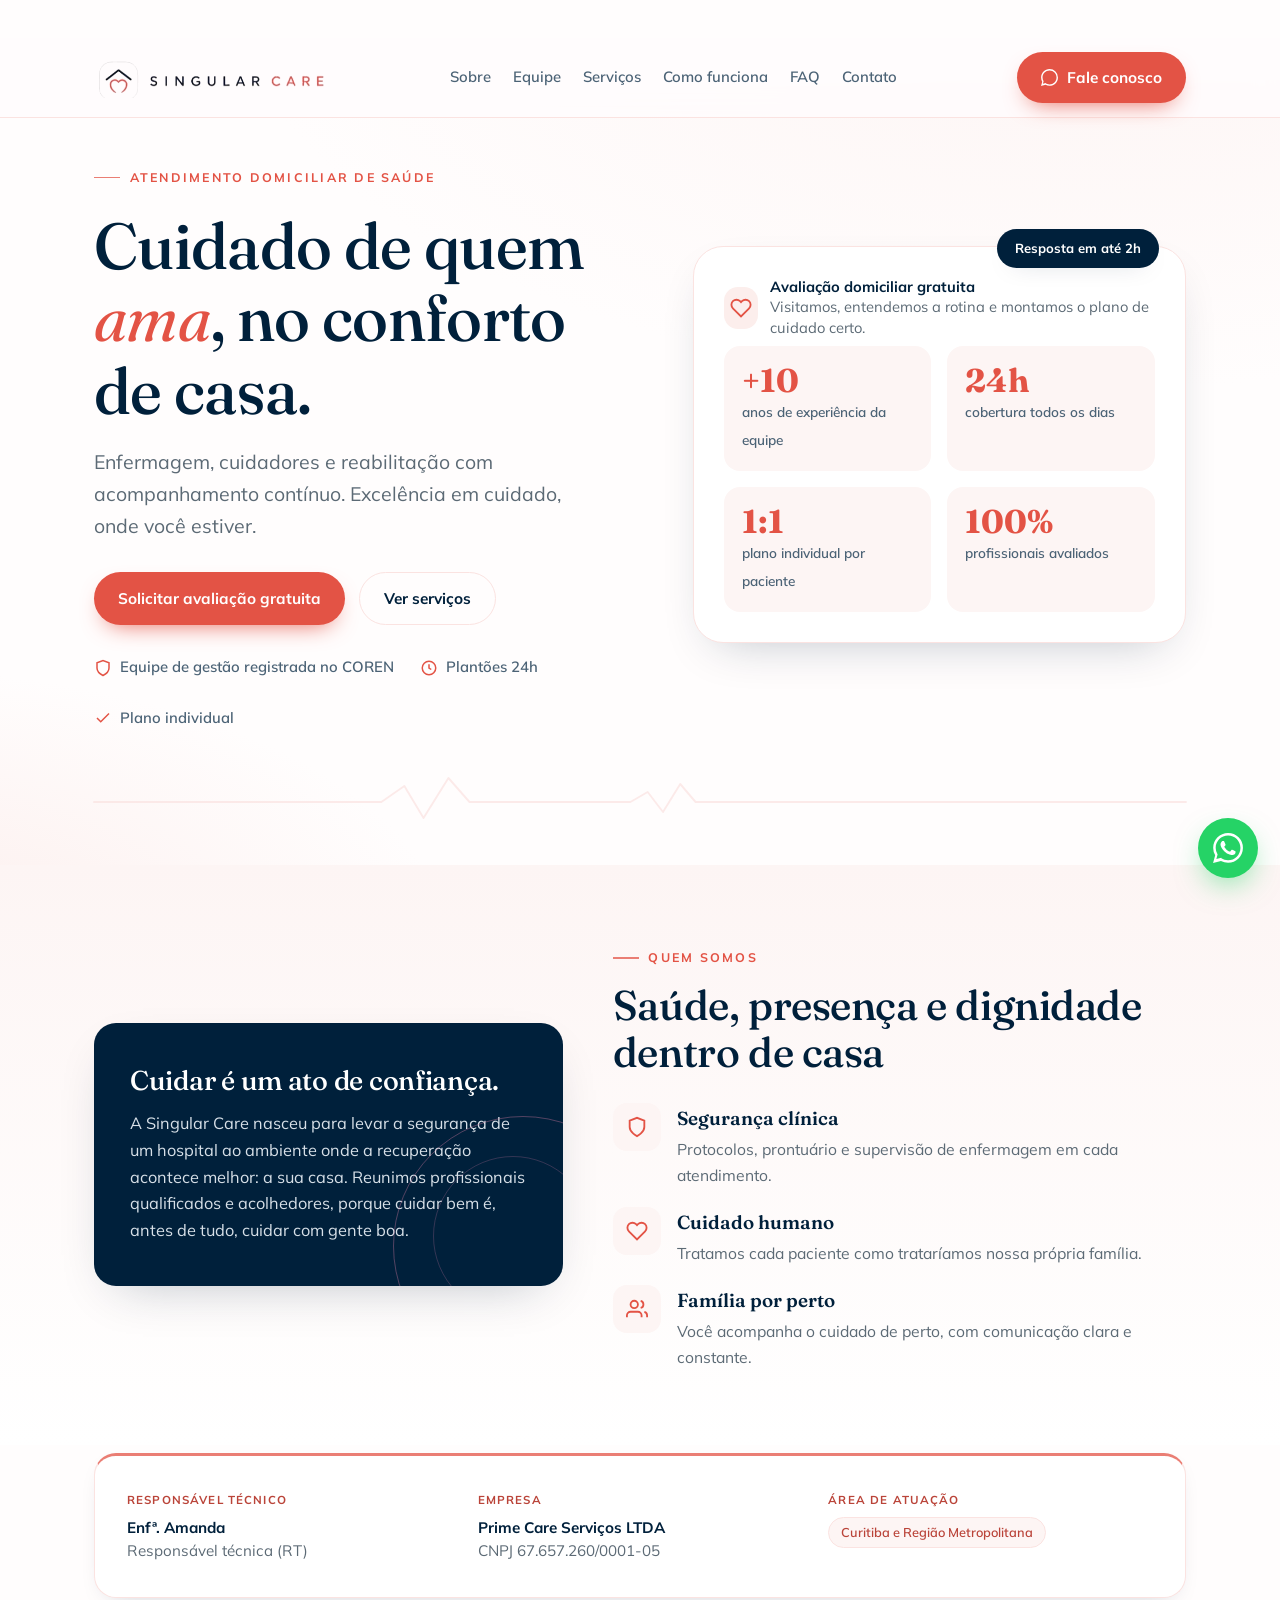
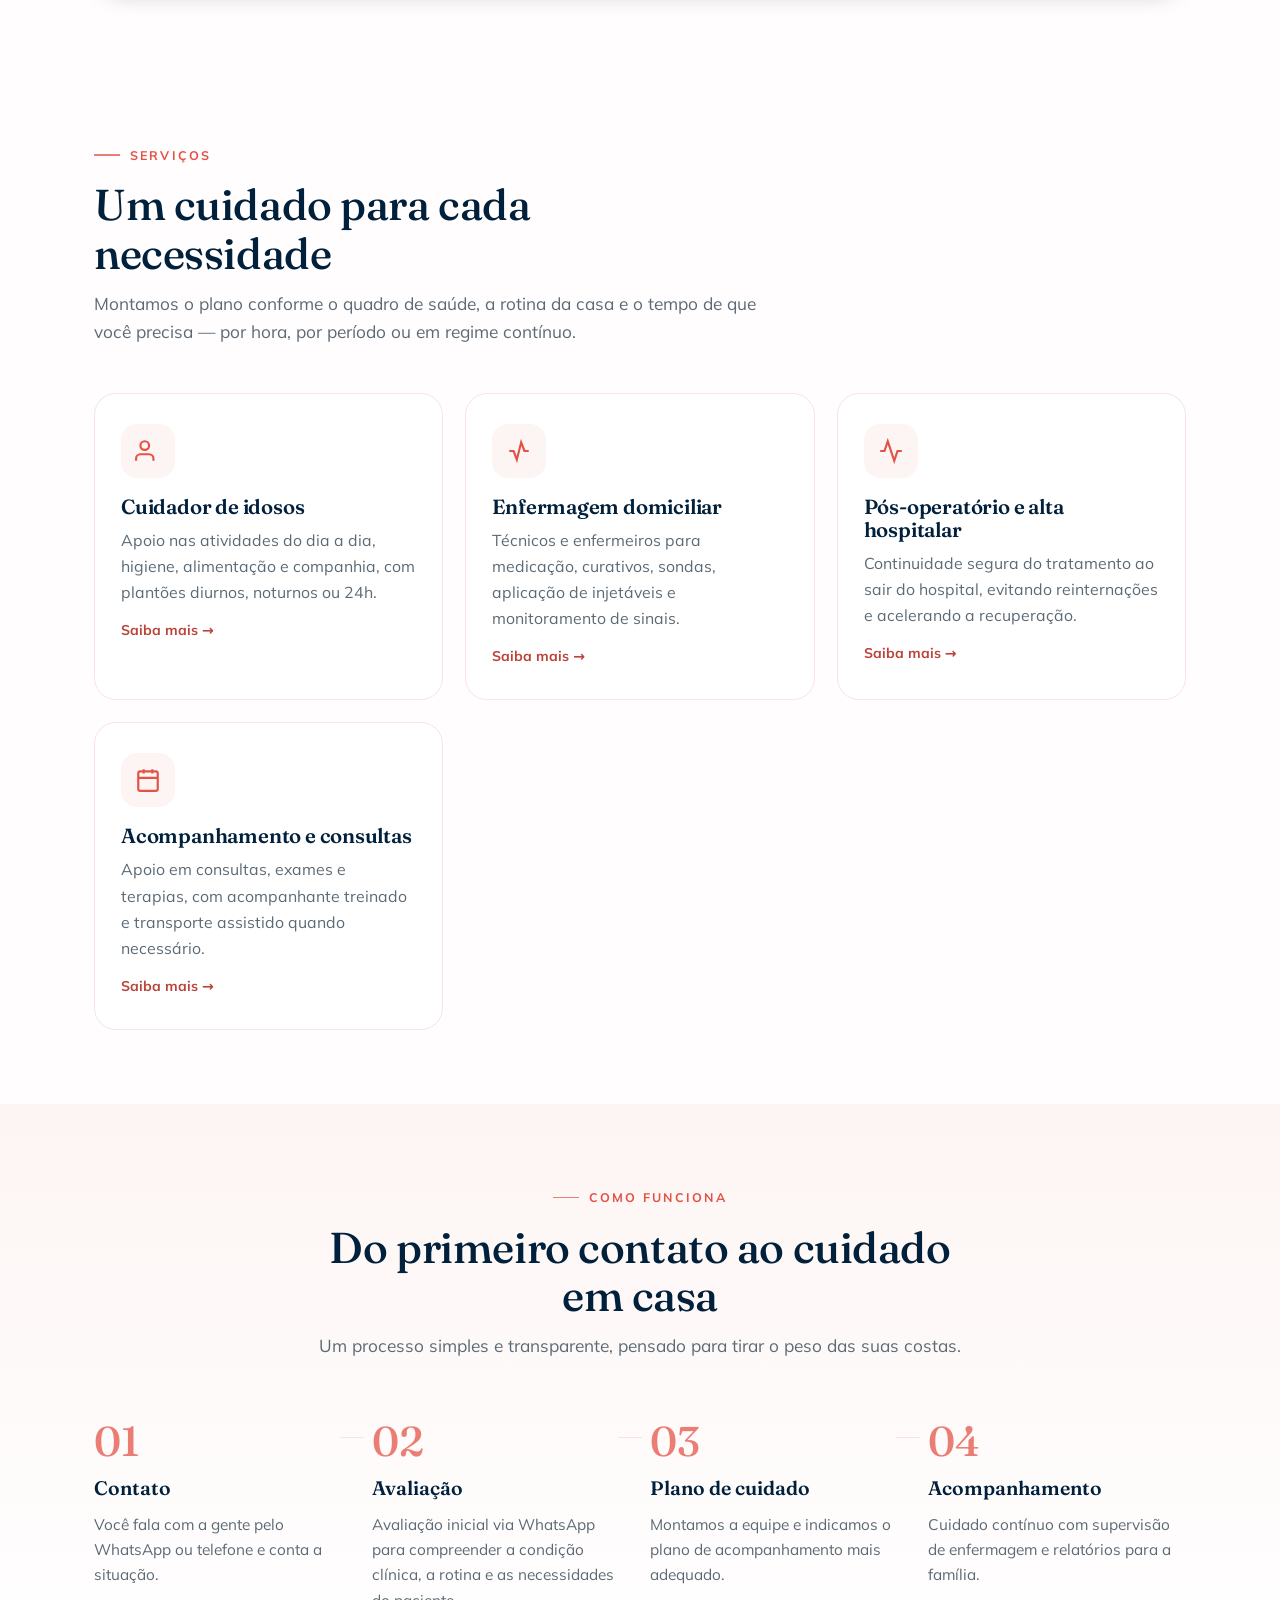
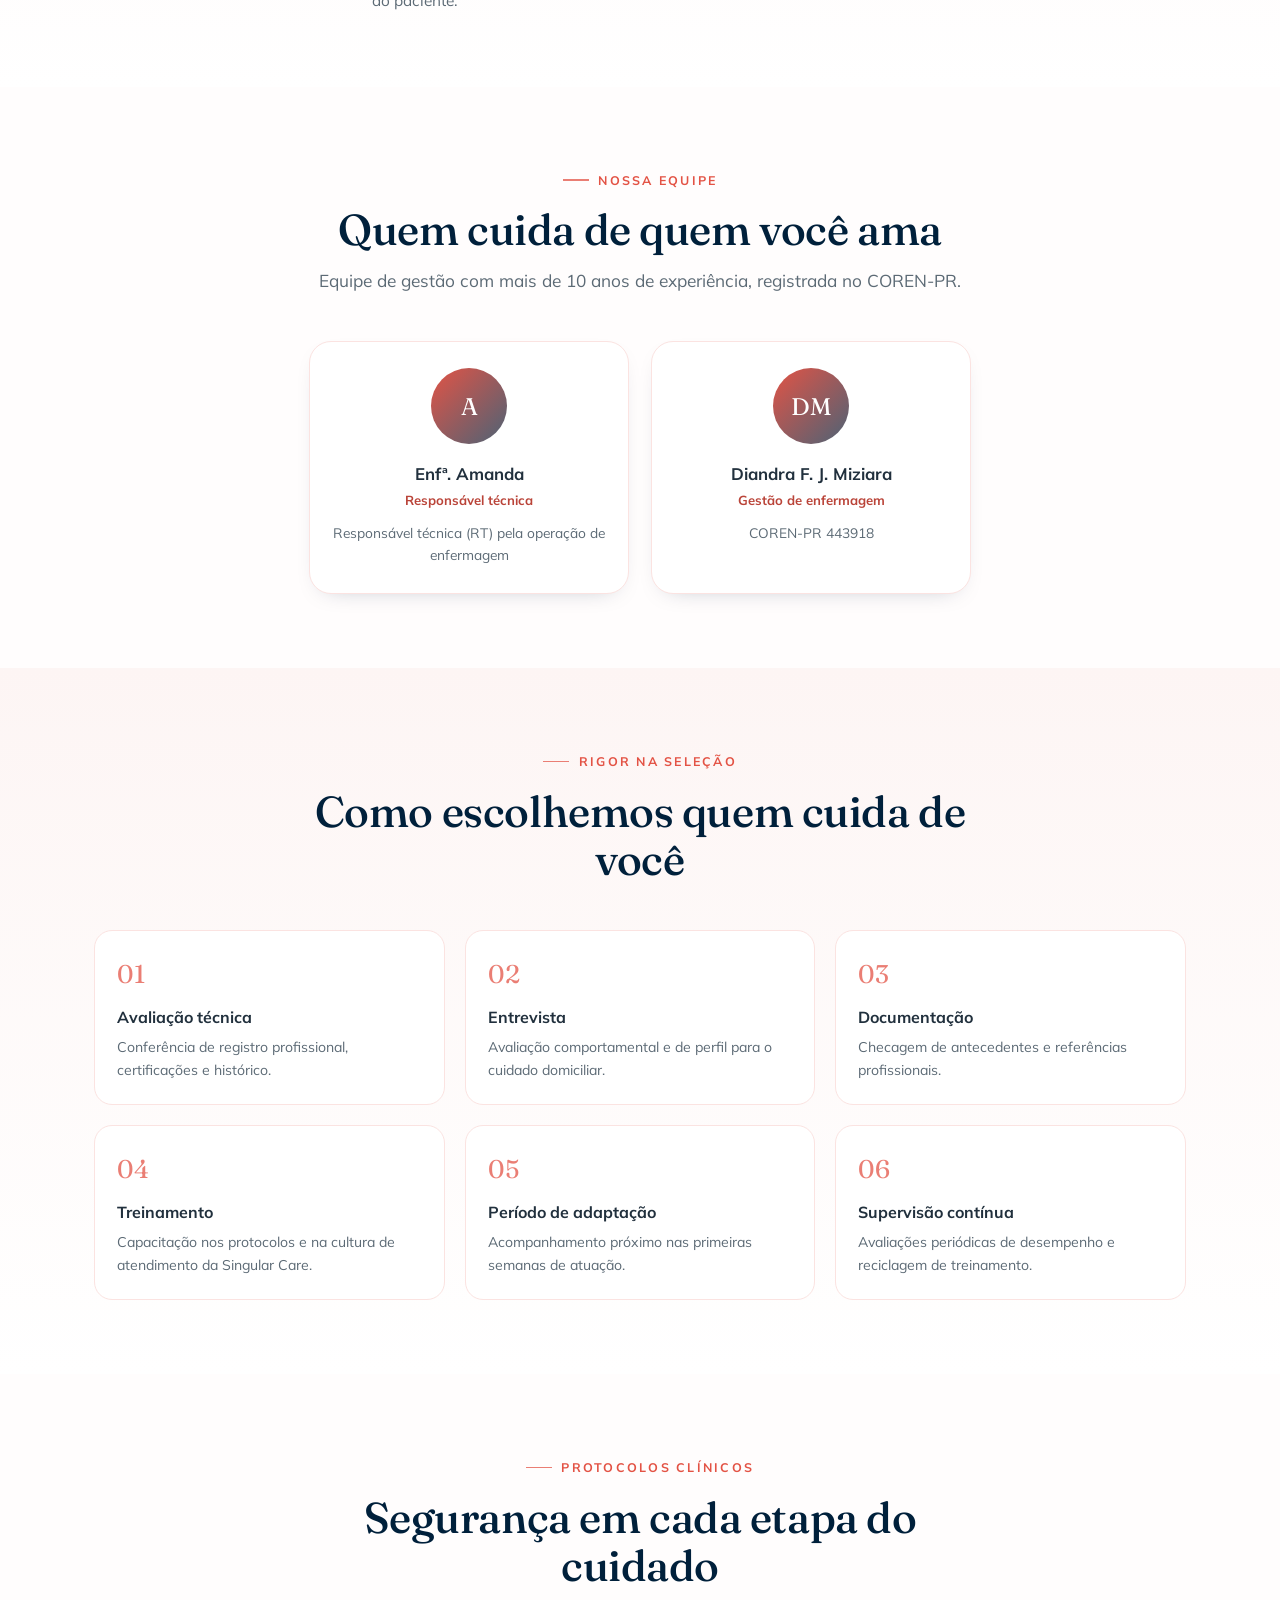
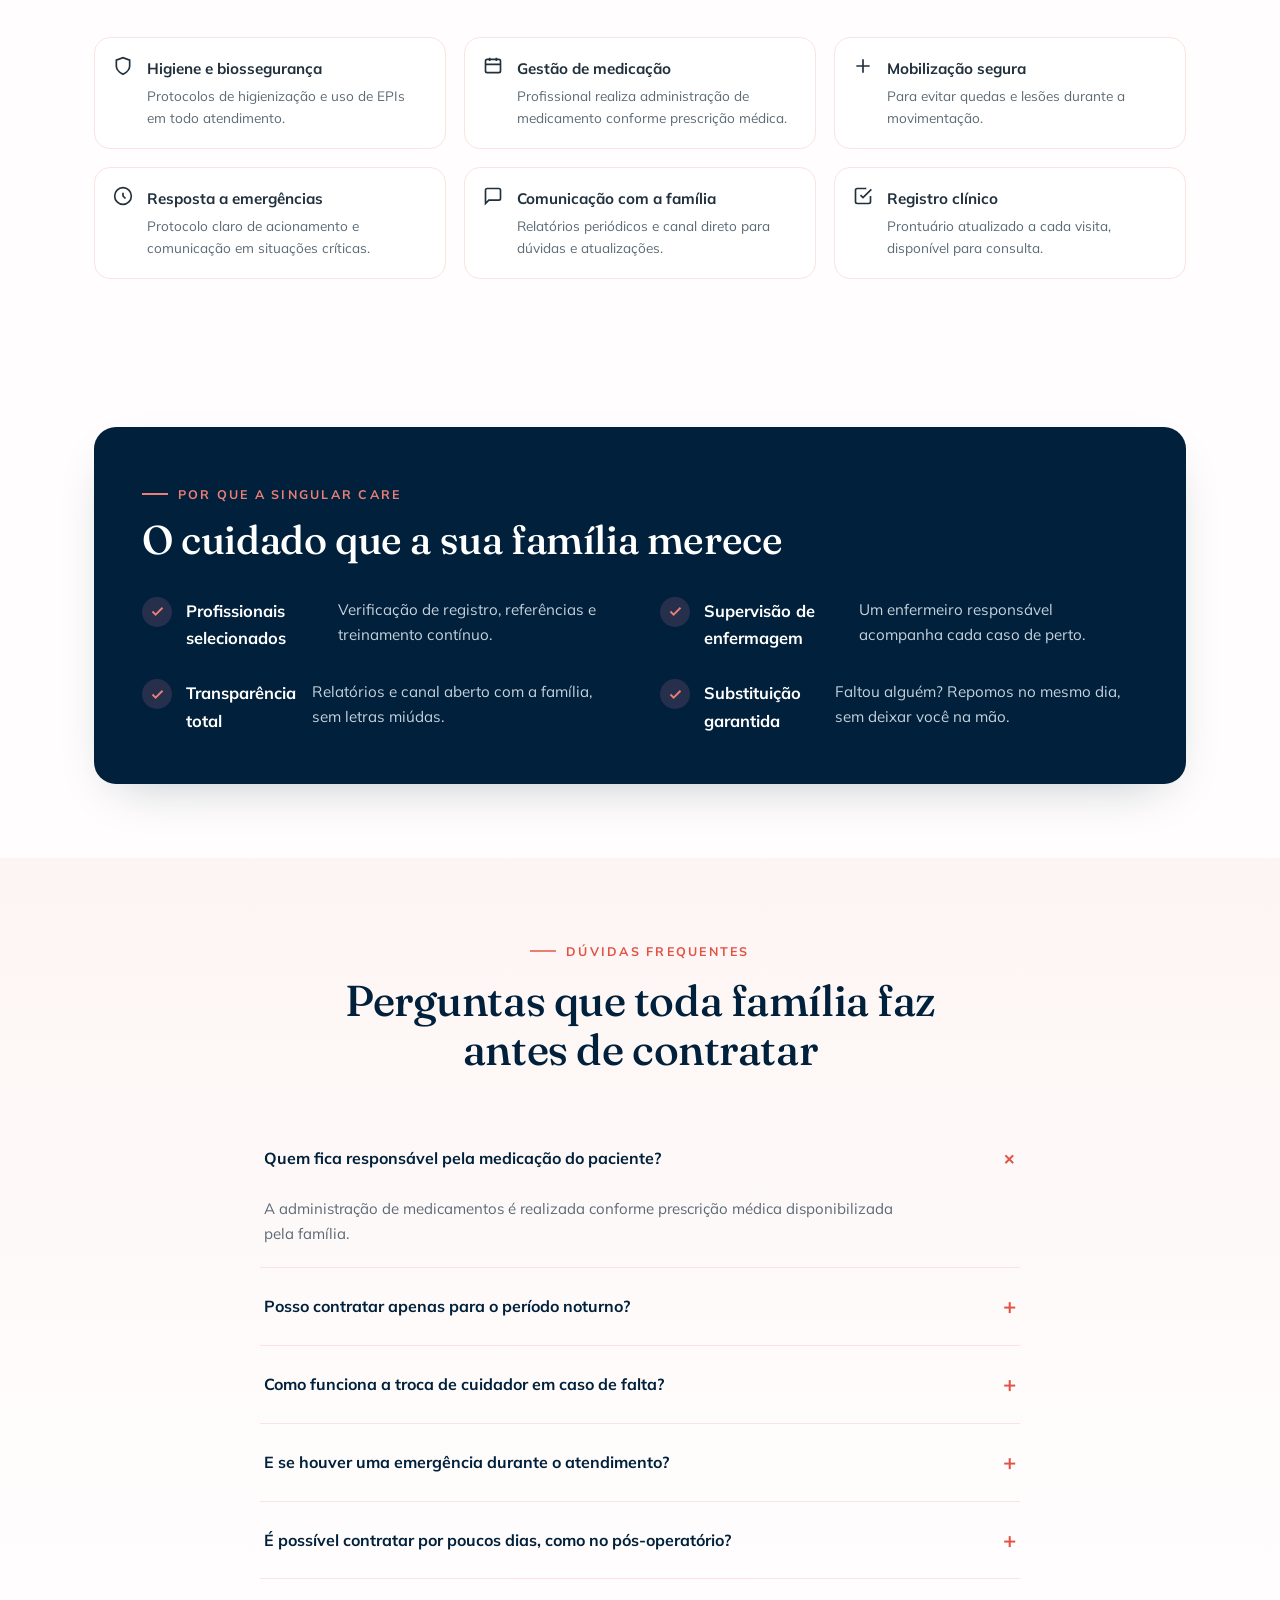
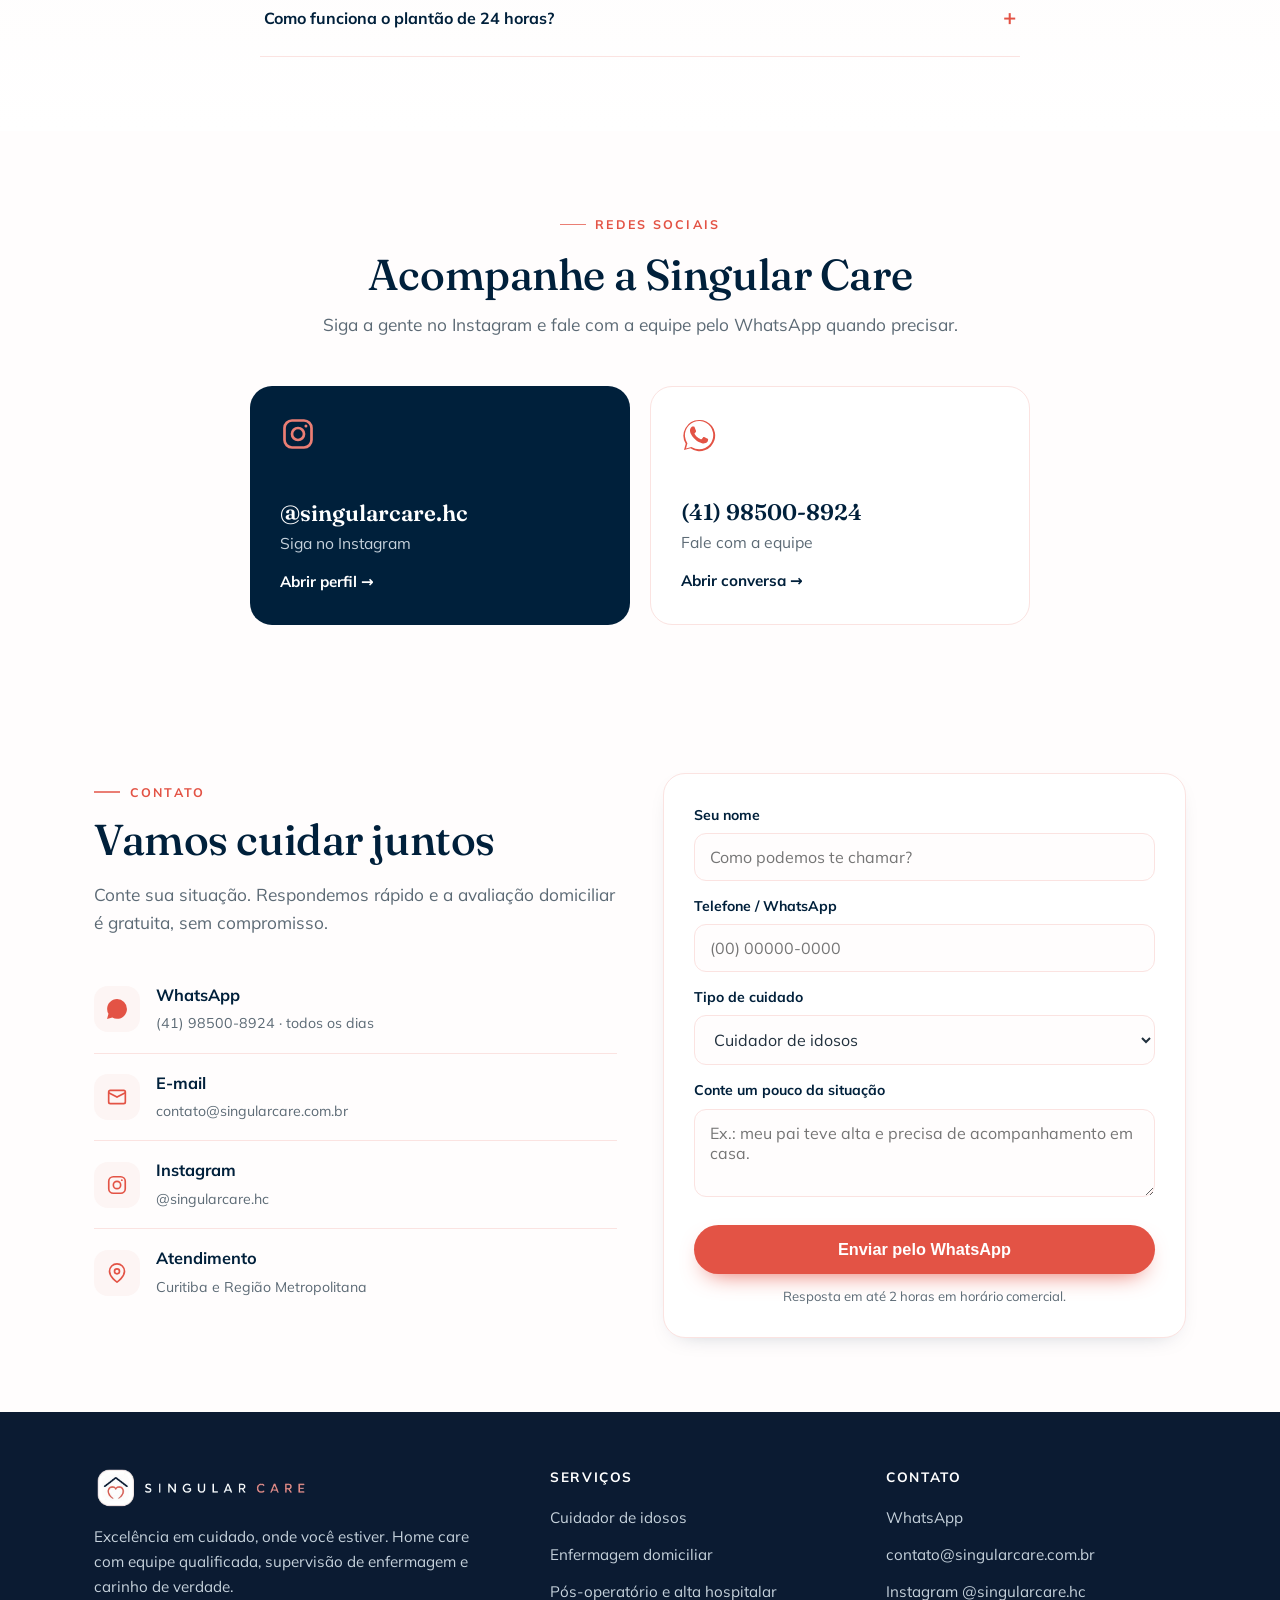
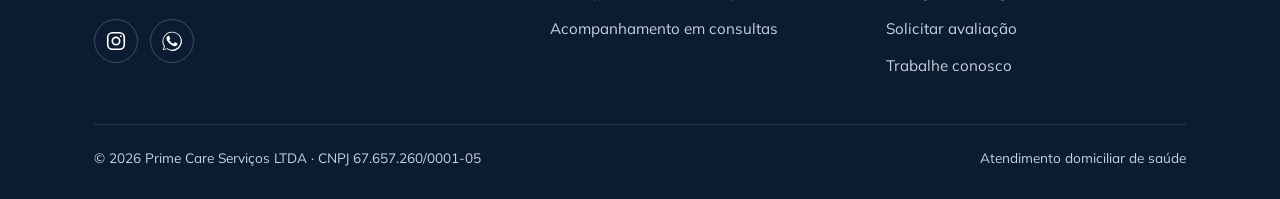
==== commit e23cae7f: "Add files via upload" ====
--- a/index.html
+++ b/index.html
@@ -1,201 +1,426 @@
 <!DOCTYPE html>
 <html lang="pt-BR">
 <head>
-<meta charset="utf-8">
-<meta name="viewport" content="width=device-width, initial-scale=1">
+<meta charset="UTF-8" />
+<meta name="viewport" content="width=device-width, initial-scale=1.0" />
 <title>Home care em Curitiba | Singular Care</title>
-<meta name="description" content="Home care em Curitiba e região: cuidador de idosos, enfermagem domiciliar, pós-operatório e acompanhamento em consultas, com gestão de enfermagem registrada no COREN-PR.">
-<meta name="robots" content="index, follow, max-image-preview:large, max-snippet:-1">
-<link rel="canonical" href="https://singularcare.com.br/">
-<meta name="theme-color" content="#0B1B32">
-<meta name="format-detection" content="telephone=no">
-<meta property="og:type" content="website">
-<meta property="og:locale" content="pt_BR">
-<meta property="og:site_name" content="Singular Care">
-<meta property="og:title" content="Home care em Curitiba | Singular Care">
-<meta property="og:description" content="Home care em Curitiba e região: cuidador de idosos, enfermagem domiciliar, pós-operatório e acompanhamento em consultas, com gestão de enfermagem registrada no COREN-PR.">
-<meta property="og:url" content="https://singularcare.com.br/">
-<meta property="og:image" content="https://singularcare.com.br/assets/og-image.png">
-<meta property="og:image:width" content="1200">
-<meta property="og:image:height" content="630">
-<meta property="og:image:alt" content="Singular Care: home care em Curitiba">
-<meta name="twitter:card" content="summary_large_image">
-<meta name="twitter:title" content="Home care em Curitiba | Singular Care">
-<meta name="twitter:description" content="Home care em Curitiba e região: cuidador de idosos, enfermagem domiciliar, pós-operatório e acompanhamento em consultas, com gestão de enfermagem registrada no COREN-PR.">
-<meta name="twitter:image" content="https://singularcare.com.br/assets/og-image.png">
-<link rel="icon" href="favicon.ico" sizes="any">
-<link rel="icon" type="image/png" sizes="32x32" href="favicon-32x32.png">
-<link rel="icon" type="image/png" sizes="16x16" href="favicon-16x16.png">
-<link rel="icon" type="image/png" sizes="192x192" href="favicon-192.png">
-<link rel="apple-touch-icon" href="apple-touch-icon.png">
-<link rel="manifest" href="site.webmanifest">
-<link rel="preload" href="assets/fonts/urbanist-latin-wght-normal.woff2" as="font" type="font/woff2" crossorigin>
-<link rel="preload" href="assets/fonts/mulish-latin-wght-normal.woff2" as="font" type="font/woff2" crossorigin>
+<meta name="description" content="Home care em Curitiba e região: cuidador de idosos, enfermagem domiciliar, pós-operatório e acompanhamento em consultas, com gestão de enfermagem registrada no COREN-PR." />
+<link rel="icon" href="/favicon.ico" sizes="any" />
+<link rel="icon" type="image/png" sizes="32x32" href="/favicon-32x32.png" />
+<link rel="icon" type="image/png" sizes="16x16" href="/favicon-16x16.png" />
+<link rel="apple-touch-icon" sizes="180x180" href="/apple-touch-icon.png" />
+<link rel="icon" type="image/png" sizes="192x192" href="/favicon-192.png" />
+<link rel="icon" type="image/png" sizes="512x512" href="/favicon-512.png" />
+<link rel="preconnect" href="https://fonts.googleapis.com">
+<link rel="preconnect" href="https://fonts.gstatic.com" crossorigin>
+<link href="https://fonts.googleapis.com/css2?family=Fraunces:ital,opsz,wght@0,9..144,400;0,9..144,500;0,9..144,600;1,9..144,400&family=Mulish:wght@400;500;600;700;800&display=swap" rel="stylesheet">
+<meta name="robots" content="index, follow, max-image-preview:large, max-snippet:-1" />
+<link rel="canonical" href="https://singularcare.com.br/" />
+<meta name="theme-color" content="#FDF5F4" />
+<meta property="og:type" content="website" />
+<meta property="og:locale" content="pt_BR" />
+<meta property="og:site_name" content="Singular Care" />
+<meta property="og:title" content="Home care em Curitiba | Singular Care" />
+<meta property="og:description" content="Home care em Curitiba e região: cuidador de idosos, enfermagem domiciliar, pós-operatório e acompanhamento em consultas, com gestão de enfermagem registrada no COREN-PR." />
+<meta property="og:url" content="https://singularcare.com.br/" />
+<meta property="og:image" content="https://singularcare.com.br/assets/og-image.png" />
+<meta property="og:image:width" content="1200" />
+<meta property="og:image:height" content="630" />
+<meta name="twitter:card" content="summary_large_image" />
+<meta name="twitter:title" content="Home care em Curitiba | Singular Care" />
+<meta name="twitter:description" content="Home care em Curitiba e região: cuidador de idosos, enfermagem domiciliar, pós-operatório e acompanhamento em consultas, com gestão de enfermagem registrada no COREN-PR." />
+<meta name="twitter:image" content="https://singularcare.com.br/assets/og-image.png" />
+<link rel="icon" type="image/png" sizes="192x192" href="favicon-192.png" />
+<link rel="manifest" href="site.webmanifest" />
+<script type="application/ld+json">{"@context":"https://schema.org","@graph":[{"@type":["MedicalBusiness","LocalBusiness"],"@id":"https://singularcare.com.br/#organization","name":"Singular Care","legalName":"Prime Care Serviços LTDA","taxID":"67.657.260/0001-05","url":"https://singularcare.com.br/","description":"Home care em Curitiba e região metropolitana: cuidadores de idosos, enfermagem domiciliar, pós-operatório e alta hospitalar e acompanhamento em consultas, com gestão de enfermagem registrada no COREN-PR.","logo":{"@type":"ImageObject","url":"https://singularcare.com.br/favicon-512.png","width":512,"height":512},"image":"https://singularcare.com.br/assets/og-image.png","telephone":"+55-41-98500-8924","email":"contato@singularcare.com.br","areaServed":[{"@type":"City","name":"Curitiba"},{"@type":"AdministrativeArea","name":"Região Metropolitana de Curitiba"}],"sameAs":["https://www.instagram.com/singularcare.hc/"],"contactPoint":{"@type":"ContactPoint","telephone":"+55-41-98500-8924","contactType":"customer service","availableLanguage":"pt-BR"}},{"@type":"WebSite","@id":"https://singularcare.com.br/#website","url":"https://singularcare.com.br/","name":"Singular Care","inLanguage":"pt-BR","publisher":{"@id":"https://singularcare.com.br/#organization"}},{"@type":"FAQPage","@id":"https://singularcare.com.br/#faq","mainEntity":[{"@type":"Question","name":"Quem fica responsável pela medicação do paciente?","acceptedAnswer":{"@type":"Answer","text":"A administração de medicamentos é realizada conforme prescrição médica disponibilizada pela família."}},{"@type":"Question","name":"Posso contratar apenas para o período noturno?","acceptedAnswer":{"@type":"Answer","text":"Sim. Montamos escalas por turno (diurno, noturno ou 24h) de acordo com a necessidade da família."}},{"@type":"Question","name":"Como funciona a troca de cuidador em caso de falta?","acceptedAnswer":{"@type":"Answer","text":"Garantimos substituição no mesmo dia, sem custo adicional, para que o atendimento nunca fique descoberto."}},{"@type":"Question","name":"E se houver uma emergência durante o atendimento?","acceptedAnswer":{"@type":"Answer","text":"Seguimos um protocolo claro de acionamento: o profissional presente aciona a supervisão de enfermagem e, se necessário, o serviço de emergência, com comunicação imediata à família."}},{"@type":"Question","name":"É possível contratar por poucos dias, como no pós-operatório?","acceptedAnswer":{"@type":"Answer","text":"Sim, atendemos tanto contratos pontuais (recuperação, alta hospitalar) quanto acompanhamento contínuo de longo prazo."}},{"@type":"Question","name":"Como funciona o plantão de 24 horas?","acceptedAnswer":{"@type":"Answer","text":"Trabalhamos com equipes revezando em turnos, garantindo presença contínua sem perda de qualidade no cuidado."}}]},{"@type":"ItemList","@id":"https://singularcare.com.br/#servicos","name":"Serviços da Singular Care","itemListElement":[{"@type":"ListItem","position":1,"item":{"@type":"Service","name":"Cuidador de idosos em domicílio","url":"https://singularcare.com.br/servicos/cuidador-de-idosos.html","provider":{"@id":"https://singularcare.com.br/#organization"},"areaServed":{"@type":"City","name":"Curitiba"}}},{"@type":"ListItem","position":2,"item":{"@type":"Service","name":"Enfermagem domiciliar (home care)","url":"https://singularcare.com.br/servicos/enfermagem-domiciliar.html","provider":{"@id":"https://singularcare.com.br/#organization"},"areaServed":{"@type":"City","name":"Curitiba"}}},{"@type":"ListItem","position":3,"item":{"@type":"Service","name":"Cuidado pós-operatório e de alta hospitalar em domicílio","url":"https://singularcare.com.br/servicos/pos-operatorio-alta-hospitalar.html","provider":{"@id":"https://singularcare.com.br/#organization"},"areaServed":{"@type":"City","name":"Curitiba"}}},{"@type":"ListItem","position":4,"item":{"@type":"Service","name":"Acompanhamento em consultas, exames e terapias","url":"https://singularcare.com.br/servicos/acompanhamento-consultas.html","provider":{"@id":"https://singularcare.com.br/#organization"},"areaServed":{"@type":"City","name":"Curitiba"}}}]}]}</script>
 <link rel="stylesheet" href="assets/style.css">
-<script type="application/ld+json">{"@context":"https://schema.org","@graph":[{"@type":["MedicalBusiness","LocalBusiness"],"@id":"https://singularcare.com.br/#organization","name":"Singular Care","legalName":"Prime Care Serviços LTDA","taxID":"67.657.260/0001-05","url":"https://singularcare.com.br/","description":"Home care em Curitiba e região metropolitana: cuidadores de idosos, enfermagem domiciliar, pós-operatório e alta hospitalar e acompanhamento em consultas, com gestão de enfermagem registrada no COREN-PR.","logo":{"@type":"ImageObject","url":"https://singularcare.com.br/favicon-512.png","width":512,"height":512},"image":"https://singularcare.com.br/assets/og-image.png","telephone":"+55-41-98500-8924","email":"contato@singularcare.com.br","areaServed":[{"@type":"City","name":"Curitiba"},{"@type":"AdministrativeArea","name":"Região Metropolitana de Curitiba"}],"sameAs":["https://www.instagram.com/singularcare.hc/"],"contactPoint":{"@type":"ContactPoint","telephone":"+55-41-98500-8924","contactType":"customer service","availableLanguage":"pt-BR","url":"https://wa.me/5541985008924?text=Ol%C3%A1%21%20Vim%20pelo%20site%20da%20Singular%20Care."}},{"@type":"WebSite","@id":"https://singularcare.com.br/#website","url":"https://singularcare.com.br/","name":"Singular Care","inLanguage":"pt-BR","publisher":{"@id":"https://singularcare.com.br/#organization"}},{"@type":"FAQPage","@id":"https://singularcare.com.br/#faq","mainEntity":[{"@type":"Question","name":"Quem fica responsável pela medicação do paciente?","acceptedAnswer":{"@type":"Answer","text":"A administração de medicamentos é realizada conforme prescrição médica disponibilizada pela família."}},{"@type":"Question","name":"Posso contratar apenas para o período noturno?","acceptedAnswer":{"@type":"Answer","text":"Sim. Montamos escalas por turno (diurno, noturno ou 24h) de acordo com a necessidade da família."}},{"@type":"Question","name":"Como funciona a troca de cuidador em caso de falta?","acceptedAnswer":{"@type":"Answer","text":"Garantimos substituição no mesmo dia, sem custo adicional, para que o atendimento nunca fique descoberto."}},{"@type":"Question","name":"E se houver uma emergência durante o atendimento?","acceptedAnswer":{"@type":"Answer","text":"Seguimos um protocolo claro de acionamento: o profissional presente aciona a supervisão de enfermagem e, se necessário, o serviço de emergência, com comunicação imediata à família."}},{"@type":"Question","name":"É possível contratar por poucos dias, como no pós-operatório?","acceptedAnswer":{"@type":"Answer","text":"Sim, atendemos tanto contratos pontuais (recuperação, alta hospitalar) quanto acompanhamento contínuo de longo prazo."}},{"@type":"Question","name":"Como funciona o plantão de 24 horas?","acceptedAnswer":{"@type":"Answer","text":"Trabalhamos com equipes revezando em turnos, garantindo presença contínua sem perda de qualidade no cuidado."}}]},{"@type":"ItemList","@id":"https://singularcare.com.br/#servicos","name":"Serviços da Singular Care","itemListElement":[{"@type":"ListItem","position":1,"item":{"@type":"Service","name":"Cuidador de idosos em domicílio","url":"https://singularcare.com.br/servicos/cuidador-de-idosos.html","provider":{"@id":"https://singularcare.com.br/#organization"},"areaServed":{"@type":"City","name":"Curitiba"}}},{"@type":"ListItem","position":2,"item":{"@type":"Service","name":"Enfermagem domiciliar (home care)","url":"https://singularcare.com.br/servicos/enfermagem-domiciliar.html","provider":{"@id":"https://singularcare.com.br/#organization"},"areaServed":{"@type":"City","name":"Curitiba"}}},{"@type":"ListItem","position":3,"item":{"@type":"Service","name":"Cuidado pós-operatório e de alta hospitalar em domicílio","url":"https://singularcare.com.br/servicos/pos-operatorio-alta-hospitalar.html","provider":{"@id":"https://singularcare.com.br/#organization"},"areaServed":{"@type":"City","name":"Curitiba"}}},{"@type":"ListItem","position":4,"item":{"@type":"Service","name":"Acompanhamento em consultas, exames e terapias","url":"https://singularcare.com.br/servicos/acompanhamento-consultas.html","provider":{"@id":"https://singularcare.com.br/#organization"},"areaServed":{"@type":"City","name":"Curitiba"}}}]}]}</script>
 </head>
 <body>
-<a class="skip" href="#conteudo">Pular para o conteúdo</a>
-<header class="top">
-<div class="wrap nav">
-<a class="brand" href="index.html" aria-label="Singular Care, página inicial"><img src="assets/logo-white.png" alt="Singular Care" width="244" height="50"></a>
-<nav class="navlinks" id="navlinks" aria-label="Principal">
-<a href="index.html#servicos">Serviços</a>
-<a href="index.html#como">Como funciona</a>
-<a href="index.html#equipe">Equipe</a>
-<a href="index.html#seguranca">Segurança</a>
-<a href="index.html#faq">Dúvidas</a>
-<a href="index.html#contato">Contato</a>
-<a class="btn btn-primary nav-wa" href="https://wa.me/5541985008924?text=Ol%C3%A1%21%20Vim%20pelo%20site%20da%20Singular%20Care." target="_blank" rel="noopener"><svg viewBox="0 0 24 24" fill="currentColor" aria-hidden="true"><path d="M.057 24l1.687-6.163a11.867 11.867 0 01-1.587-5.946C.16 5.335 5.495 0 12.05 0a11.817 11.817 0 018.413 3.488 11.824 11.824 0 013.48 8.414c-.003 6.557-5.338 11.892-11.893 11.892a11.9 11.9 0 01-5.688-1.448L.057 24zm6.597-3.807c1.676.995 3.276 1.591 5.392 1.592 5.448 0 9.886-4.434 9.889-9.885.002-5.462-4.415-9.89-9.881-9.892-5.452 0-9.887 4.434-9.889 9.884a9.86 9.86 0 001.51 5.26l-.999 3.648 3.978-1.043zm11.387-5.464c-.074-.124-.272-.198-.57-.347-.297-.149-1.758-.868-2.031-.967-.272-.099-.47-.149-.669.149-.198.297-.768.967-.941 1.165-.173.198-.347.223-.644.074-.297-.149-1.255-.462-2.39-1.475-.883-.788-1.48-1.761-1.653-2.059-.173-.297-.018-.458.13-.606.134-.133.297-.347.446-.521.151-.172.2-.296.3-.495.099-.198.05-.372-.025-.521-.075-.148-.669-1.611-.916-2.206-.242-.579-.487-.501-.669-.51l-.57-.01c-.198 0-.52.074-.792.372s-1.04 1.016-1.04 2.479 1.065 2.876 1.213 3.074c.149.198 2.095 3.2 5.076 4.487.709.306 1.263.489 1.694.626.712.226 1.36.194 1.872.118.571-.085 1.758-.719 2.006-1.413.248-.695.248-1.29.173-1.414z"/></svg>Falar no WhatsApp</a>
+
+<header>
+<div class="nav">
+<a href="#topo" class="brand" aria-label="Singular Care — início"><img src="assets/logo.png" alt="Singular Care" width="236" height="40" /></a>
+<nav class="navlinks" id="navlinks" aria-label="Navegação principal">
+<a href="#sobre">Sobre</a>
+<a href="#equipe">Equipe</a>
+<a href="#servicos">Serviços</a>
+<a href="#como">Como funciona</a>
+<a href="#faq">FAQ</a>
+<a href="#contato">Contato</a>
 </nav>
-<a class="btn btn-primary btn-sm" href="https://wa.me/5541985008924?text=Ol%C3%A1%21%20Vim%20pelo%20site%20da%20Singular%20Care." target="_blank" rel="noopener"><svg viewBox="0 0 24 24" fill="currentColor" aria-hidden="true"><path d="M.057 24l1.687-6.163a11.867 11.867 0 01-1.587-5.946C.16 5.335 5.495 0 12.05 0a11.817 11.817 0 018.413 3.488 11.824 11.824 0 013.48 8.414c-.003 6.557-5.338 11.892-11.893 11.892a11.9 11.9 0 01-5.688-1.448L.057 24zm6.597-3.807c1.676.995 3.276 1.591 5.392 1.592 5.448 0 9.886-4.434 9.889-9.885.002-5.462-4.415-9.89-9.881-9.892-5.452 0-9.887 4.434-9.889 9.884a9.86 9.86 0 001.51 5.26l-.999 3.648 3.978-1.043zm11.387-5.464c-.074-.124-.272-.198-.57-.347-.297-.149-1.758-.868-2.031-.967-.272-.099-.47-.149-.669.149-.198.297-.768.967-.941 1.165-.173.198-.347.223-.644.074-.297-.149-1.255-.462-2.39-1.475-.883-.788-1.48-1.761-1.653-2.059-.173-.297-.018-.458.13-.606.134-.133.297-.347.446-.521.151-.172.2-.296.3-.495.099-.198.05-.372-.025-.521-.075-.148-.669-1.611-.916-2.206-.242-.579-.487-.501-.669-.51l-.57-.01c-.198 0-.52.074-.792.372s-1.04 1.016-1.04 2.479 1.065 2.876 1.213 3.074c.149.198 2.095 3.2 5.076 4.487.709.306 1.263.489 1.694.626.712.226 1.36.194 1.872.118.571-.085 1.758-.719 2.006-1.413.248-.695.248-1.29.173-1.414z"/></svg>Falar no WhatsApp</a>
-<button class="menu-toggle" id="menuToggle" type="button" aria-label="Abrir menu" aria-expanded="false" aria-controls="navlinks"><svg viewBox="0 0 24 24" fill="none" stroke="currentColor" stroke-width="1.8" stroke-linecap="round" stroke-linejoin="round" aria-hidden="true" class="icon-burger"><path d="M4 7h16M4 12h16M4 17h16"/></svg><svg viewBox="0 0 24 24" fill="none" stroke="currentColor" stroke-width="1.8" stroke-linecap="round" stroke-linejoin="round" aria-hidden="true" class="icon-close"><path d="M6 6l12 12M18 6L6 18"/></svg></button>
+<a href="https://wa.me/5541985008924" class="btn btn-rose" target="_blank" rel="noopener">
+<svg width="17" height="17" viewBox="0 0 24 24" fill="currentColor"><path d="M.057 24l1.687-6.163a11.867 11.867 0 01-1.587-5.946C.16 5.335 5.495 0 12.05 0a11.817 11.817 0 018.413 3.488 11.824 11.824 0 013.48 8.414c-.003 6.557-5.338 11.892-11.893 11.892a11.9 11.9 0 01-5.688-1.448L.057 24zm6.597-3.807c1.676.995 3.276 1.591 5.392 1.592 5.448 0 9.886-4.434 9.889-9.885.002-5.462-4.415-9.89-9.881-9.892-5.452 0-9.887 4.434-9.889 9.884a9.86 9.86 0 001.51 5.26l-.999 3.648 3.978-1.043z"/></svg>
+Fale conosco
+</a>
+<button class="menu-toggle" id="menuToggle" aria-label="Abrir menu" aria-expanded="false" aria-controls="navlinks" onclick="toggleMenu()">
+<svg class="icon-burger" width="24" height="24" viewBox="0 0 24 24" fill="none" stroke="currentColor" stroke-width="2"><path d="M4 6h16M4 12h16M4 18h16"/></svg>
+<svg class="icon-close" width="24" height="24" viewBox="0 0 24 24" fill="none" stroke="currentColor" stroke-width="2"><path d="M6 6l12 12M18 6L6 18"/></svg>
+</button>
 </div>
 </header>
-<main id="conteudo">
-<section class="hero" aria-labelledby="h1">
-<svg class="motif" viewBox="0 0 320 300" fill="none" stroke="currentColor" stroke-width="7" stroke-linecap="round" stroke-linejoin="round" aria-hidden="true"><path pathLength="1" d="M18 118L160 24l142 94"/><path pathLength="1" d="M96 168c-28-30-8-70 28-70 16 0 28 10 36 24 8-14 20-24 36-24 36 0 56 40 28 70-12 16-34 38-64 70-8-10-22-26-36-42"/></svg>
+
+<!-- HERO -->
+<main id="topo" class="hero">
 <div class="wrap hero-grid">
-<div>
-<h1 id="h1" class="rise">Home care em Curitiba para quem você <em>ama</em>.</h1>
-<p class="lead rise">Cuidadores e enfermagem na sua casa, sob a gestão de uma equipe registrada no COREN-PR. Conte o que está acontecendo e a gente indica o caminho.</p>
-<div class="hero-cta rise">
-<a class="btn btn-primary" href="https://wa.me/5541985008924?text=Ol%C3%A1%21%20Vim%20pelo%20site%20da%20Singular%20Care." target="_blank" rel="noopener"><svg viewBox="0 0 24 24" fill="currentColor" aria-hidden="true"><path d="M.057 24l1.687-6.163a11.867 11.867 0 01-1.587-5.946C.16 5.335 5.495 0 12.05 0a11.817 11.817 0 018.413 3.488 11.824 11.824 0 013.48 8.414c-.003 6.557-5.338 11.892-11.893 11.892a11.9 11.9 0 01-5.688-1.448L.057 24zm6.597-3.807c1.676.995 3.276 1.591 5.392 1.592 5.448 0 9.886-4.434 9.889-9.885.002-5.462-4.415-9.89-9.881-9.892-5.452 0-9.887 4.434-9.889 9.884a9.86 9.86 0 001.51 5.26l-.999 3.648 3.978-1.043zm11.387-5.464c-.074-.124-.272-.198-.57-.347-.297-.149-1.758-.868-2.031-.967-.272-.099-.47-.149-.669.149-.198.297-.768.967-.941 1.165-.173.198-.347.223-.644.074-.297-.149-1.255-.462-2.39-1.475-.883-.788-1.48-1.761-1.653-2.059-.173-.297-.018-.458.13-.606.134-.133.297-.347.446-.521.151-.172.2-.296.3-.495.099-.198.05-.372-.025-.521-.075-.148-.669-1.611-.916-2.206-.242-.579-.487-.501-.669-.51l-.57-.01c-.198 0-.52.074-.792.372s-1.04 1.016-1.04 2.479 1.065 2.876 1.213 3.074c.149.198 2.095 3.2 5.076 4.487.709.306 1.263.489 1.694.626.712.226 1.36.194 1.872.118.571-.085 1.758-.719 2.006-1.413.248-.695.248-1.29.173-1.414z"/></svg>Falar no WhatsApp</a>
-<a class="btn btn-ghost" href="#servicos">Ver serviços</a>
-</div>
-<div class="creds rise">
-<span><svg viewBox="0 0 24 24" fill="none" stroke="currentColor" stroke-width="1.8" stroke-linecap="round" stroke-linejoin="round" aria-hidden="true" ><path d="M12 22s8-4 8-10V5l-8-3-8 3v7c0 6 8 10 8 10z"/><path d="M9 12l2 2 4-4"/></svg><b>Gestão de enfermagem registrada no COREN-PR</b></span>
-<span><svg viewBox="0 0 24 24" fill="none" stroke="currentColor" stroke-width="1.8" stroke-linecap="round" stroke-linejoin="round" aria-hidden="true" ><path d="M21 10c0 7-9 13-9 13s-9-6-9-13a9 9 0 0118 0z"/><circle cx="12" cy="10" r="3"/></svg>Curitiba e Região Metropolitana</span>
-<span><svg viewBox="0 0 24 24" fill="none" stroke="currentColor" stroke-width="1.8" stroke-linecap="round" stroke-linejoin="round" aria-hidden="true" ><path d="M14 3H6a2 2 0 00-2 2v14a2 2 0 002 2h12a2 2 0 002-2V9z"/><path d="M14 3v6h6M8 13h8M8 17h5"/></svg>CNPJ 67.657.260/0001-05</span>
-</div>
-</div>
-<div class="finder" aria-labelledby="finder-h">
-<h2 id="finder-h">O que está acontecendo com a sua família?</h2>
-<p class="sub">Escolha o que mais se parece com o seu caso.</p>
-<ul class="sits"><li><a class="sit" href="servicos/pos-operatorio-alta-hospitalar.html"><span class="ic"><svg viewBox="0 0 24 24" fill="none" stroke="currentColor" stroke-width="1.8" stroke-linecap="round" stroke-linejoin="round" aria-hidden="true" ><path d="M3 21V8l9-5 9 5v13"/><path d="M12 10v6M9 13h6"/><path d="M9 21v-4h6v4"/></svg></span><span><strong>Meu familiar vai receber alta do hospital</strong><small>Pós-operatório e alta hospitalar</small></span><span class="go"><svg viewBox="0 0 24 24" fill="none" stroke="currentColor" stroke-width="1.8" stroke-linecap="round" stroke-linejoin="round" aria-hidden="true" ><path d="M5 12h14M13 6l6 6-6 6"/></svg></span></a></li><li><a class="sit" href="servicos/cuidador-de-idosos.html"><span class="ic"><svg viewBox="0 0 24 24" fill="none" stroke="currentColor" stroke-width="1.8" stroke-linecap="round" stroke-linejoin="round" aria-hidden="true" ><path d="M12 21s-7-4.5-7-10a4 4 0 017-2.6A4 4 0 0119 11c0 5.5-7 10-7 10z"/></svg></span><span><strong>Preciso de alguém presente no dia a dia</strong><small>Cuidador de idosos</small></span><span class="go"><svg viewBox="0 0 24 24" fill="none" stroke="currentColor" stroke-width="1.8" stroke-linecap="round" stroke-linejoin="round" aria-hidden="true" ><path d="M5 12h14M13 6l6 6-6 6"/></svg></span></a></li><li><a class="sit" href="servicos/enfermagem-domiciliar.html"><span class="ic"><svg viewBox="0 0 24 24" fill="none" stroke="currentColor" stroke-width="1.8" stroke-linecap="round" stroke-linejoin="round" aria-hidden="true" ><path d="M10.5 20.5a5 5 0 01-7-7l10-10a5 5 0 017 7z"/><path d="M8.5 8.5l7 7"/></svg></span><span><strong>Há medicação, curativo ou sonda para cuidar</strong><small>Enfermagem domiciliar</small></span><span class="go"><svg viewBox="0 0 24 24" fill="none" stroke="currentColor" stroke-width="1.8" stroke-linecap="round" stroke-linejoin="round" aria-hidden="true" ><path d="M5 12h14M13 6l6 6-6 6"/></svg></span></a></li><li><a class="sit" href="servicos/acompanhamento-consultas.html"><span class="ic"><svg viewBox="0 0 24 24" fill="none" stroke="currentColor" stroke-width="1.8" stroke-linecap="round" stroke-linejoin="round" aria-hidden="true" ><rect x="3" y="4" width="18" height="18" rx="2"/><path d="M16 2v4M8 2v4M3 10h18"/></svg></span><span><strong>Ele precisa ir a consultas e exames</strong><small>Acompanhamento em consultas</small></span><span class="go"><svg viewBox="0 0 24 24" fill="none" stroke="currentColor" stroke-width="1.8" stroke-linecap="round" stroke-linejoin="round" aria-hidden="true" ><path d="M5 12h14M13 6l6 6-6 6"/></svg></span></a></li></ul>
-<p class="finder-foot">Não sabe por onde começar? <a href="https://wa.me/5541985008924?text=Ol%C3%A1%21%20Vim%20pelo%20site%20da%20Singular%20Care." target="_blank" rel="noopener">Conte pelo WhatsApp</a>.</p>
-</div>
-</div>
-</section>
-
-<section class="sec" id="como" aria-labelledby="como-h">
-<div class="wrap">
-<div class="sec-head reveal"><h2 id="como-h">Do primeiro contato ao cuidado em casa</h2><p>Um processo simples e transparente, pensado para tirar o peso das suas costas.</p></div>
-<ol class="steps"><li class="reveal"><h3>Contato</h3><p>Você fala com a gente pelo WhatsApp e conta a situação.</p></li><li class="reveal"><h3>Avaliação inicial</h3><p>Avaliação gratuita pelo WhatsApp para compreender a condição clínica, a rotina e as necessidades do paciente.</p></li><li class="reveal"><h3>Plano de cuidado</h3><p>Montamos a equipe e indicamos o plano de acompanhamento mais adequado.</p></li><li class="reveal"><h3>Acompanhamento</h3><p>Cuidado contínuo com supervisão de enfermagem e relatórios para a família.</p></li></ol>
-</div>
-</section>
-
-<section class="sec alt" id="servicos" aria-labelledby="serv-h">
-<div class="wrap">
-<div class="sec-head reveal"><h2 id="serv-h">Um cuidado para cada necessidade</h2><p>Montamos o plano conforme o quadro de saúde, a rotina da casa e o tempo de que você precisa: por hora, por período ou em regime contínuo.</p></div>
-<ul class="svc-list"><li><a class="svc reveal" href="servicos/cuidador-de-idosos.html"><h3>Cuidador de idosos</h3><p>Apoio nas atividades do dia a dia, higiene, alimentação e companhia, com plantões diurnos, noturnos ou 24h.</p><span class="more">Ver serviço<svg viewBox="0 0 24 24" fill="none" stroke="currentColor" stroke-width="1.8" stroke-linecap="round" stroke-linejoin="round" aria-hidden="true" ><path d="M5 12h14M13 6l6 6-6 6"/></svg></span></a></li><li><a class="svc reveal" href="servicos/enfermagem-domiciliar.html"><h3>Enfermagem domiciliar</h3><p>Técnicos e enfermeiros para medicação, curativos, sondas, aplicação de injetáveis e monitoramento de sinais.</p><span class="more">Ver serviço<svg viewBox="0 0 24 24" fill="none" stroke="currentColor" stroke-width="1.8" stroke-linecap="round" stroke-linejoin="round" aria-hidden="true" ><path d="M5 12h14M13 6l6 6-6 6"/></svg></span></a></li><li><a class="svc reveal" href="servicos/pos-operatorio-alta-hospitalar.html"><h3>Pós-operatório e alta hospitalar</h3><p>Continuidade segura do tratamento ao sair do hospital, evitando reinternações e acelerando a recuperação.</p><span class="more">Ver serviço<svg viewBox="0 0 24 24" fill="none" stroke="currentColor" stroke-width="1.8" stroke-linecap="round" stroke-linejoin="round" aria-hidden="true" ><path d="M5 12h14M13 6l6 6-6 6"/></svg></span></a></li><li><a class="svc reveal" href="servicos/acompanhamento-consultas.html"><h3>Acompanhamento em consultas</h3><p>Apoio em consultas, exames e terapias, com acompanhante treinado e transporte assistido quando necessário.</p><span class="more">Ver serviço<svg viewBox="0 0 24 24" fill="none" stroke="currentColor" stroke-width="1.8" stroke-linecap="round" stroke-linejoin="round" aria-hidden="true" ><path d="M5 12h14M13 6l6 6-6 6"/></svg></span></a></li></ul>
-</div>
-</section>
-
-<section class="sec band" id="equipe" aria-labelledby="eq-h">
-<div class="wrap">
-<div class="sec-head reveal"><h2 id="eq-h">Quem responde pelo cuidado</h2><p>Equipe de gestão com mais de 10 anos de experiência, registrada no COREN-PR.</p></div>
-<div class="people reveal">
-<div class="person"><h3>Enfª. Amanda</h3><p>Responsável técnica (RT) pela operação de enfermagem.</p></div>
-<div class="person"><h3>Diandra F. J. Miziara</h3><p>Gestão de enfermagem, registrada no COREN-PR.</p><span class="reg">COREN-PR 443918</span></div>
-<div class="person"><h3>Prime Care Serviços LTDA</h3><p>Singular Care é a marca de atendimento da empresa.</p><span class="reg">CNPJ 67.657.260/0001-05</span></div>
-</div>
-</div>
-</section>
-
-<section class="sec" id="seguranca" aria-labelledby="seg-h">
-<div class="wrap">
-<div class="sec-head reveal"><h2 id="seg-h">Segurança em cada etapa do cuidado</h2><p>Quem cuida passa por um processo de seleção rigoroso e segue protocolos escritos.</p></div>
-<div class="two reveal">
-<div><h3>Como escolhemos quem cuida</h3><ol class="sel"><li><span><b>Avaliação técnica</b><span>Conferência de registro profissional, certificações e histórico.</span></span></li><li><span><b>Entrevista</b><span>Avaliação comportamental e de perfil para o cuidado domiciliar.</span></span></li><li><span><b>Documentação</b><span>Checagem de antecedentes e referências profissionais.</span></span></li><li><span><b>Treinamento</b><span>Capacitação nos protocolos e na cultura de atendimento da Singular Care.</span></span></li><li><span><b>Período de adaptação</b><span>Acompanhamento próximo nas primeiras semanas de atuação.</span></span></li><li><span><b>Supervisão contínua</b><span>Avaliações periódicas de desempenho e reciclagem de treinamento.</span></span></li></ol></div>
-<div><h3>Protocolos clínicos</h3><ul class="proto"><li><svg viewBox="0 0 24 24" fill="none" stroke="currentColor" stroke-width="1.8" stroke-linecap="round" stroke-linejoin="round" aria-hidden="true" ><path d="M12 22s8-4 8-10V5l-8-3-8 3v7c0 6 8 10 8 10z"/><path d="M9 12l2 2 4-4"/></svg><span><b>Higiene e biossegurança</b><span>Protocolos de higienização e uso de EPIs em todo atendimento.</span></span></li><li><svg viewBox="0 0 24 24" fill="none" stroke="currentColor" stroke-width="1.8" stroke-linecap="round" stroke-linejoin="round" aria-hidden="true" ><path d="M10.5 20.5a5 5 0 01-7-7l10-10a5 5 0 017 7z"/><path d="M8.5 8.5l7 7"/></svg><span><b>Gestão de medicação</b><span>Administração conforme prescrição médica.</span></span></li><li><svg viewBox="0 0 24 24" fill="none" stroke="currentColor" stroke-width="1.8" stroke-linecap="round" stroke-linejoin="round" aria-hidden="true" ><path d="M12 3v18M3 12h18M8 7l4-4 4 4M8 17l4 4 4-4"/></svg><span><b>Mobilização segura</b><span>Para evitar quedas e lesões durante a movimentação.</span></span></li><li><svg viewBox="0 0 24 24" fill="none" stroke="currentColor" stroke-width="1.8" stroke-linecap="round" stroke-linejoin="round" aria-hidden="true" ><circle cx="12" cy="12" r="9"/><path d="M12 7v6M12 16.5v.5"/></svg><span><b>Resposta a emergências</b><span>Protocolo claro de acionamento e comunicação em situações críticas.</span></span></li><li><svg viewBox="0 0 24 24" fill="none" stroke="currentColor" stroke-width="1.8" stroke-linecap="round" stroke-linejoin="round" aria-hidden="true" ><path d="M21 15a2 2 0 01-2 2H7l-4 4V5a2 2 0 012-2h14a2 2 0 012 2z"/></svg><span><b>Comunicação com a família</b><span>Relatórios periódicos e canal direto para dúvidas e atualizações.</span></span></li><li><svg viewBox="0 0 24 24" fill="none" stroke="currentColor" stroke-width="1.8" stroke-linecap="round" stroke-linejoin="round" aria-hidden="true" ><path d="M14 3H6a2 2 0 00-2 2v14a2 2 0 002 2h12a2 2 0 002-2V9z"/><path d="M14 3v6h6M8 13h8M8 17h5"/></svg><span><b>Registro clínico</b><span>Prontuário atualizado a cada visita, disponível para consulta.</span></span></li></ul></div>
-</div>
-<div class="commit reveal"><div><h4>Profissionais selecionados</h4><p>Verificação de registro, referências e treinamento contínuo.</p></div><div><h4>Supervisão de enfermagem</h4><p>Um enfermeiro responsável acompanha cada caso de perto.</p></div><div><h4>Transparência</h4><p>Relatórios e canal aberto com a família, sem letras miúdas.</p></div><div><h4>Substituição no mesmo dia</h4><p>Faltou alguém? Repomos no mesmo dia, sem custo adicional.</p></div></div>
-</div>
-</section>
-
-<section class="sec alt" id="faq" aria-labelledby="faq-h">
-<div class="wrap">
-<div class="sec-head reveal"><h2 id="faq-h">Perguntas que toda família faz antes de contratar</h2></div>
-<div class="faq reveal"><details open><summary>Quem fica responsável pela medicação do paciente?</summary><p>A administração de medicamentos é realizada conforme prescrição médica disponibilizada pela família.</p></details>
-<details><summary>Posso contratar apenas para o período noturno?</summary><p>Sim. Montamos escalas por turno (diurno, noturno ou 24h) de acordo com a necessidade da família.</p></details>
-<details><summary>Como funciona a troca de cuidador em caso de falta?</summary><p>Garantimos substituição no mesmo dia, sem custo adicional, para que o atendimento nunca fique descoberto.</p></details>
-<details><summary>E se houver uma emergência durante o atendimento?</summary><p>Seguimos um protocolo claro de acionamento: o profissional presente aciona a supervisão de enfermagem e, se necessário, o serviço de emergência, com comunicação imediata à família.</p></details>
-<details><summary>É possível contratar por poucos dias, como no pós-operatório?</summary><p>Sim, atendemos tanto contratos pontuais (recuperação, alta hospitalar) quanto acompanhamento contínuo de longo prazo.</p></details>
-<details><summary>Como funciona o plantão de 24 horas?</summary><p>Trabalhamos com equipes revezando em turnos, garantindo presença contínua sem perda de qualidade no cuidado.</p></details>
-</div>
-</div>
-</section>
-
-<section class="sec" id="redes" aria-labelledby="redes-h">
-<div class="wrap social-grid">
-<div class="reveal"><h2 id="redes-h">Acompanhe a Singular Care</h2><p>Siga a gente no Instagram e fale com a equipe pelo WhatsApp quando precisar.</p></div>
-<div class="tiles reveal">
-<a class="tile tile-ig" href="https://www.instagram.com/singularcare.hc/" target="_blank" rel="noopener"><svg class="net" viewBox="0 0 24 24" fill="none" stroke="currentColor" stroke-width="1.8" stroke-linecap="round" stroke-linejoin="round" aria-hidden="true" ><rect x="3" y="3" width="18" height="18" rx="5"/><circle cx="12" cy="12" r="4"/><circle cx="17.3" cy="6.7" r="1" fill="currentColor" stroke="none"/></svg><span><b>@singularcare.hc</b><span>Siga no Instagram</span><span class="arrow">Abrir perfil<svg viewBox="0 0 24 24" fill="none" stroke="currentColor" stroke-width="1.8" stroke-linecap="round" stroke-linejoin="round" aria-hidden="true" ><path d="M5 12h14M13 6l6 6-6 6"/></svg></span></span></a>
-<a class="tile tile-wa" href="https://wa.me/5541985008924?text=Ol%C3%A1%21%20Vim%20pelo%20site%20da%20Singular%20Care." target="_blank" rel="noopener"><svg class="net" viewBox="0 0 24 24" fill="currentColor" aria-hidden="true"><path d="M.057 24l1.687-6.163a11.867 11.867 0 01-1.587-5.946C.16 5.335 5.495 0 12.05 0a11.817 11.817 0 018.413 3.488 11.824 11.824 0 013.48 8.414c-.003 6.557-5.338 11.892-11.893 11.892a11.9 11.9 0 01-5.688-1.448L.057 24zm6.597-3.807c1.676.995 3.276 1.591 5.392 1.592 5.448 0 9.886-4.434 9.889-9.885.002-5.462-4.415-9.89-9.881-9.892-5.452 0-9.887 4.434-9.889 9.884a9.86 9.86 0 001.51 5.26l-.999 3.648 3.978-1.043zm11.387-5.464c-.074-.124-.272-.198-.57-.347-.297-.149-1.758-.868-2.031-.967-.272-.099-.47-.149-.669.149-.198.297-.768.967-.941 1.165-.173.198-.347.223-.644.074-.297-.149-1.255-.462-2.39-1.475-.883-.788-1.48-1.761-1.653-2.059-.173-.297-.018-.458.13-.606.134-.133.297-.347.446-.521.151-.172.2-.296.3-.495.099-.198.05-.372-.025-.521-.075-.148-.669-1.611-.916-2.206-.242-.579-.487-.501-.669-.51l-.57-.01c-.198 0-.52.074-.792.372s-1.04 1.016-1.04 2.479 1.065 2.876 1.213 3.074c.149.198 2.095 3.2 5.076 4.487.709.306 1.263.489 1.694.626.712.226 1.36.194 1.872.118.571-.085 1.758-.719 2.006-1.413.248-.695.248-1.29.173-1.414z"/></svg><span><b>(41) 98500-8924</b><span>Fale com a equipe</span><span class="arrow">Abrir conversa<svg viewBox="0 0 24 24" fill="none" stroke="currentColor" stroke-width="1.8" stroke-linecap="round" stroke-linejoin="round" aria-hidden="true" ><path d="M5 12h14M13 6l6 6-6 6"/></svg></span></span></a>
-</div>
-</div>
-</section>
-
-<section class="sec band" id="contato" aria-labelledby="ct-h">
+<div class="reveal">
+<span class="eyebrow">Atendimento domiciliar de saúde</span>
+<h1>Cuidado de quem <em>ama</em>, no conforto de casa.</h1>
+<p class="lead">Enfermagem, cuidadores e reabilitação com acompanhamento contínuo. Excelência em cuidado, onde você estiver.</p>
+<div class="hero-cta">
+<a href="https://wa.me/5541985008924" class="btn btn-rose" target="_blank" rel="noopener">Solicitar avaliação gratuita</a>
+<a href="#servicos" class="btn btn-ghost">Ver serviços</a>
+</div>
+<div class="trust">
+<div><svg width="18" height="18" viewBox="0 0 24 24" fill="none" stroke="currentColor" stroke-width="2"><path d="M12 22s8-4 8-10V5l-8-3-8 3v7c0 6 8 10 8 10z"/></svg> Equipe de gestão registrada no COREN</div>
+<div><svg width="18" height="18" viewBox="0 0 24 24" fill="none" stroke="currentColor" stroke-width="2"><circle cx="12" cy="12" r="9"/><path d="M12 7v5l3 2"/></svg> Plantões 24h</div>
+<div><svg width="18" height="18" viewBox="0 0 24 24" fill="none" stroke="currentColor" stroke-width="2"><path d="M20 6L9 17l-5-5"/></svg> Plano individual</div>
+</div>
+</div>
+
+<div class="hero-card reveal">
+<span class="badge">Resposta em até 2h</span>
+<div class="who" style="border-top:none;padding-top:0;margin-top:0">
+<div class="dot">
+<svg width="22" height="22" viewBox="0 0 24 24" fill="none" stroke="currentColor" stroke-width="2"><path d="M20.84 4.61a5.5 5.5 0 00-7.78 0L12 5.67l-1.06-1.06a5.5 5.5 0 10-7.78 7.78L12 21.23l8.84-8.84a5.5 5.5 0 000-7.78z"/></svg>
+</div>
+<p><strong>Avaliação domiciliar gratuita</strong><br/>Visitamos, entendemos a rotina e montamos o plano de cuidado certo.</p>
+</div>
+<div class="stat-row">
+<div class="stat"><b>+10</b><small>anos de experiência da equipe</small></div>
+<div class="stat"><b>24h</b><small>cobertura todos os dias</small></div>
+<div class="stat"><b>1:1</b><small>plano individual por paciente</small></div>
+<div class="stat"><b>100%</b><small>profissionais avaliados</small></div>
+</div>
+</div>
+</div>
+
+<!-- Heartbeat signature -->
+<div class="wrap" style="margin-top:48px" aria-hidden="true">
+<svg class="pulse" viewBox="0 0 1140 46" preserveAspectRatio="none">
+<path class="ghost" d="M0 23 H300 l24 -16 l20 32 l26 -40 l22 24 H560 l18 -10 l16 20 l18 -28 l16 18 H1140"/>
+<path d="M0 23 H300 l24 -16 l20 32 l26 -40 l22 24 H560 l18 -10 l16 20 l18 -28 l16 18 H1140"/>
+</svg>
+</div>
+</main>
+
+<!-- SOBRE -->
+<section id="sobre" class="blush-bg">
+<div class="wrap about-grid">
+<div class="about-visual reveal">
+<span class="ring"></span><span class="ring2"></span>
+<h3>Cuidar é um ato de confiança.</h3>
+<p>A Singular Care nasceu para levar a segurança de um hospital ao ambiente onde a recuperação acontece melhor: a sua casa. Reunimos profissionais qualificados e acolhedores, porque cuidar bem é, antes de tudo, cuidar com gente boa.</p>
+</div>
+<div class="reveal">
+<span class="eyebrow">Quem somos</span>
+<h2 style="font-size:clamp(1.9rem,3.6vw,2.6rem);margin:14px 0 28px">Saúde, presença e dignidade dentro de casa</h2>
+<div class="vals">
+<div class="val">
+<div class="ic"><svg width="22" height="22" viewBox="0 0 24 24" fill="none" stroke="currentColor" stroke-width="2"><path d="M12 22s8-4 8-10V5l-8-3-8 3v7c0 6 8 10 8 10z"/></svg></div>
+<div><h4>Segurança clínica</h4><p>Protocolos, prontuário e supervisão de enfermagem em cada atendimento.</p></div>
+</div>
+<div class="val">
+<div class="ic"><svg width="22" height="22" viewBox="0 0 24 24" fill="none" stroke="currentColor" stroke-width="2"><path d="M20.84 4.61a5.5 5.5 0 00-7.78 0L12 5.67l-1.06-1.06a5.5 5.5 0 10-7.78 7.78L12 21.23l8.84-8.84a5.5 5.5 0 000-7.78z"/></svg></div>
+<div><h4>Cuidado humano</h4><p>Tratamos cada paciente como trataríamos nossa própria família.</p></div>
+</div>
+<div class="val">
+<div class="ic"><svg width="22" height="22" viewBox="0 0 24 24" fill="none" stroke="currentColor" stroke-width="2"><path d="M17 21v-2a4 4 0 00-4-4H5a4 4 0 00-4 4v2"/><circle cx="9" cy="7" r="4"/><path d="M23 21v-2a4 4 0 00-3-3.87M16 3.13a4 4 0 010 7.75"/></svg></div>
+<div><h4>Família por perto</h4><p>Você acompanha o cuidado de perto, com comunicação clara e constante.</p></div>
+</div>
+</div>
+</div>
+</div>
+</section>
+
+<!-- CREDENCIAIS INSTITUCIONAIS -->
+<section class="cred-strip">
+<div class="wrap">
+<div class="cred-card reveal">
+<div class="cred-grid cred-grid-3">
+<div class="cred-item">
+<h5>Responsável técnico</h5>
+<p><b>Enfª. Amanda</b><br>Responsável técnica (RT)</p>
+</div>
+<div class="cred-item">
+<h5>Empresa</h5>
+<p><b>Prime Care Serviços LTDA</b><br>CNPJ 67.657.260/0001-05</p>
+</div>
+<div class="cred-item">
+<h5>Área de atuação</h5>
+<div class="chip-row">
+<span class="chip">Curitiba e Região Metropolitana</span>
+</div>
+</div>
+</div>
+</div>
+</div>
+</section>
+
+<!-- SERVIÇOS -->
+<section id="servicos">
+<div class="wrap">
+<div class="section-head reveal">
+<span class="eyebrow">Serviços</span>
+<h2>Um cuidado para cada necessidade</h2>
+<p>Montamos o plano conforme o quadro de saúde, a rotina da casa e o tempo de que você precisa — por hora, por período ou em regime contínuo.</p>
+</div>
+<div class="cards">
+<a class="card card-link reveal" href="servicos/cuidador-de-idosos.html">
+<div class="ic"><svg width="26" height="26" viewBox="0 0 24 24" fill="none" stroke="currentColor" stroke-width="2"><path d="M17 21v-2a4 4 0 00-4-4H5a4 4 0 00-4 4v2"/><circle cx="9" cy="7" r="4"/></svg></div>
+<h3>Cuidador de idosos</h3>
+<p>Apoio nas atividades do dia a dia, higiene, alimentação e companhia, com plantões diurnos, noturnos ou 24h.</p>
+<span class="card-more">Saiba mais →</span>
+</a>
+<a class="card card-link reveal" href="servicos/enfermagem-domiciliar.html">
+<div class="ic"><svg width="26" height="26" viewBox="0 0 24 24" fill="none" stroke="currentColor" stroke-width="2"><path d="M3 12h4l3 8 4-16 3 8h4"/></svg></div>
+<h3>Enfermagem domiciliar</h3>
+<p>Técnicos e enfermeiros para medicação, curativos, sondas, aplicação de injetáveis e monitoramento de sinais.</p>
+<span class="card-more">Saiba mais →</span>
+</a>
+<a class="card card-link reveal" href="servicos/pos-operatorio-alta-hospitalar.html">
+<div class="ic"><svg width="26" height="26" viewBox="0 0 24 24" fill="none" stroke="currentColor" stroke-width="2"><path d="M22 12h-4l-3 9L9 3l-3 9H2"/></svg></div>
+<h3>Pós-operatório e alta hospitalar</h3>
+<p>Continuidade segura do tratamento ao sair do hospital, evitando reinternações e acelerando a recuperação.</p>
+<span class="card-more">Saiba mais →</span>
+</a>
+<a class="card card-link reveal" href="servicos/acompanhamento-consultas.html">
+<div class="ic"><svg width="26" height="26" viewBox="0 0 24 24" fill="none" stroke="currentColor" stroke-width="2"><rect x="3" y="4" width="18" height="18" rx="2"/><path d="M16 2v4M8 2v4M3 10h18"/></svg></div>
+<h3>Acompanhamento e consultas</h3>
+<p>Apoio em consultas, exames e terapias, com acompanhante treinado e transporte assistido quando necessário.</p>
+<span class="card-more">Saiba mais →</span>
+</a>
+</div>
+</div>
+</section>
+
+<!-- COMO FUNCIONA -->
+<section id="como" class="blush-bg">
+<div class="wrap">
+<div class="section-head center reveal">
+<span class="eyebrow">Como funciona</span>
+<h2>Do primeiro contato ao cuidado em casa</h2>
+<p>Um processo simples e transparente, pensado para tirar o peso das suas costas.</p>
+</div>
+<div class="steps">
+<div class="step reveal"><div class="num">01</div><h4>Contato</h4><p>Você fala com a gente pelo WhatsApp ou telefone e conta a situação.</p></div>
+<div class="step reveal"><div class="num">02</div><h4>Avaliação</h4><p>Avaliação inicial via WhatsApp para compreender a condição clínica, a rotina e as necessidades do paciente.</p></div>
+<div class="step reveal"><div class="num">03</div><h4>Plano de cuidado</h4><p>Montamos a equipe e indicamos o plano de acompanhamento mais adequado.</p></div>
+<div class="step reveal"><div class="num">04</div><h4>Acompanhamento</h4><p>Cuidado contínuo com supervisão de enfermagem e relatórios para a família.</p></div>
+</div>
+</div>
+</section>
+
+<!-- NOSSA EQUIPE -->
+<section id="equipe">
+<div class="wrap">
+<div class="section-head center reveal">
+<span class="eyebrow">Nossa equipe</span>
+<h2>Quem cuida de quem você ama</h2>
+<p>Equipe de gestão com mais de 10 anos de experiência, registrada no COREN-PR.</p>
+</div>
+<div class="team-grid reveal">
+<div class="team-card">
+<div class="av-lg">A</div>
+<h4>Enfª. Amanda</h4>
+<div class="role">Responsável técnica</div>
+<p>Responsável técnica (RT) pela operação de enfermagem</p>
+</div>
+<div class="team-card">
+<div class="av-lg">DM</div>
+<h4>Diandra F. J. Miziara</h4>
+<div class="role">Gestão de enfermagem</div>
+<p>COREN-PR 443918</p>
+</div>
+</div>
+</div>
+</section>
+
+<!-- PROCESSO DE SELEÇÃO -->
+<section class="blush-bg">
+<div class="wrap">
+<div class="section-head center reveal">
+<span class="eyebrow">Rigor na seleção</span>
+<h2>Como escolhemos quem cuida de você</h2>
+</div>
+<div class="sel-grid reveal">
+<div class="sel-card"><div class="n">01</div><h4>Avaliação técnica</h4><p>Conferência de registro profissional, certificações e histórico.</p></div>
+<div class="sel-card"><div class="n">02</div><h4>Entrevista</h4><p>Avaliação comportamental e de perfil para o cuidado domiciliar.</p></div>
+<div class="sel-card"><div class="n">03</div><h4>Documentação</h4><p>Checagem de antecedentes e referências profissionais.</p></div>
+<div class="sel-card"><div class="n">04</div><h4>Treinamento</h4><p>Capacitação nos protocolos e na cultura de atendimento da Singular Care.</p></div>
+<div class="sel-card"><div class="n">05</div><h4>Período de adaptação</h4><p>Acompanhamento próximo nas primeiras semanas de atuação.</p></div>
+<div class="sel-card"><div class="n">06</div><h4>Supervisão contínua</h4><p>Avaliações periódicas de desempenho e reciclagem de treinamento.</p></div>
+</div>
+</div>
+</section>
+
+<!-- PROTOCOLOS -->
+<section>
+<div class="wrap">
+<div class="section-head center reveal">
+<span class="eyebrow">Protocolos clínicos</span>
+<h2>Segurança em cada etapa do cuidado</h2>
+</div>
+<div class="proto-grid reveal">
+<div class="proto-item"><div class="ic"><svg width="20" height="20" viewBox="0 0 24 24" fill="none" stroke="currentColor" stroke-width="2"><path d="M12 22s8-4 8-10V5l-8-3-8 3v7c0 6 8 10 8 10z"/></svg></div><div><h4>Higiene e biossegurança</h4><p>Protocolos de higienização e uso de EPIs em todo atendimento.</p></div></div>
+<div class="proto-item"><div class="ic"><svg width="20" height="20" viewBox="0 0 24 24" fill="none" stroke="currentColor" stroke-width="2"><rect x="3" y="4" width="18" height="16" rx="2"/><path d="M8 2v4M16 2v4M3 10h18"/></svg></div><div><h4>Gestão de medicação</h4><p>Profissional realiza administração de medicamento conforme prescrição médica.</p></div></div>
+<div class="proto-item"><div class="ic"><svg width="20" height="20" viewBox="0 0 24 24" fill="none" stroke="currentColor" stroke-width="2"><path d="M4 12h16M12 4v16"/></svg></div><div><h4>Mobilização segura</h4><p>Para evitar quedas e lesões durante a movimentação.</p></div></div>
+<div class="proto-item"><div class="ic"><svg width="20" height="20" viewBox="0 0 24 24" fill="none" stroke="currentColor" stroke-width="2"><path d="M12 8v4l3 3M12 2a10 10 0 100 20 10 10 0 000-20z"/></svg></div><div><h4>Resposta a emergências</h4><p>Protocolo claro de acionamento e comunicação em situações críticas.</p></div></div>
+<div class="proto-item"><div class="ic"><svg width="20" height="20" viewBox="0 0 24 24" fill="none" stroke="currentColor" stroke-width="2"><path d="M21 15a2 2 0 01-2 2H7l-4 4V5a2 2 0 012-2h14a2 2 0 012 2z"/></svg></div><div><h4>Comunicação com a família</h4><p>Relatórios periódicos e canal direto para dúvidas e atualizações.</p></div></div>
+<div class="proto-item"><div class="ic"><svg width="20" height="20" viewBox="0 0 24 24" fill="none" stroke="currentColor" stroke-width="2"><path d="M9 11l3 3L22 4M21 12v7a2 2 0 01-2 2H5a2 2 0 01-2-2V5a2 2 0 012-2h11"/></svg></div><div><h4>Registro clínico</h4><p>Prontuário atualizado a cada visita, disponível para consulta.</p></div></div>
+</div>
+</div>
+</section>
+
+<!-- DIFERENCIAIS -->
+<section>
+<div class="wrap">
+<div class="band reveal">
+<span class="eyebrow" style="color:var(--rose-soft)">Por que a Singular Care</span>
+<h2 style="font-size:clamp(1.8rem,3.4vw,2.5rem);margin-top:14px">O cuidado que a sua família merece</h2>
+<div class="diff">
+<div><span class="ck"><svg width="15" height="15" viewBox="0 0 24 24" fill="none" stroke="currentColor" stroke-width="3"><path d="M20 6L9 17l-5-5"/></svg></span><div><h4>Profissionais selecionados</h4><p>Verificação de registro, referências e treinamento contínuo.</p></div></div>
+<div><span class="ck"><svg width="15" height="15" viewBox="0 0 24 24" fill="none" stroke="currentColor" stroke-width="3"><path d="M20 6L9 17l-5-5"/></svg></span><div><h4>Supervisão de enfermagem</h4><p>Um enfermeiro responsável acompanha cada caso de perto.</p></div></div>
+<div><span class="ck"><svg width="15" height="15" viewBox="0 0 24 24" fill="none" stroke="currentColor" stroke-width="3"><path d="M20 6L9 17l-5-5"/></svg></span><div><h4>Transparência total</h4><p>Relatórios e canal aberto com a família, sem letras miúdas.</p></div></div>
+<div><span class="ck"><svg width="15" height="15" viewBox="0 0 24 24" fill="none" stroke="currentColor" stroke-width="3"><path d="M20 6L9 17l-5-5"/></svg></span><div><h4>Substituição garantida</h4><p>Faltou alguém? Repomos no mesmo dia, sem deixar você na mão.</p></div></div>
+</div>
+</div>
+</div>
+</section>
+
+<!-- FAQ -->
+<section id="faq" class="blush-bg">
+<div class="wrap">
+<div class="section-head center reveal">
+<span class="eyebrow">Dúvidas frequentes</span>
+<h2>Perguntas que toda família faz antes de contratar</h2>
+</div>
+<div class="faq-list reveal">
+<details class="faq-item" open>
+<summary>Quem fica responsável pela medicação do paciente?</summary>
+<p>A administração de medicamentos é realizada conforme prescrição médica disponibilizada pela família.</p>
+</details>
+<details class="faq-item">
+<summary>Posso contratar apenas para o período noturno?</summary>
+<p>Sim. Montamos escalas por turno (diurno, noturno ou 24h) de acordo com a necessidade da família.</p>
+</details>
+<details class="faq-item">
+<summary>Como funciona a troca de cuidador em caso de falta?</summary>
+<p>Garantimos substituição no mesmo dia, sem custo adicional, para que o atendimento nunca fique descoberto.</p>
+</details>
+<details class="faq-item">
+<summary>E se houver uma emergência durante o atendimento?</summary>
+<p>Seguimos um protocolo claro de acionamento: o profissional presente aciona a supervisão de enfermagem e, se necessário, o serviço de emergência, com comunicação imediata à família.</p>
+</details>
+<details class="faq-item">
+<summary>É possível contratar por poucos dias, como no pós-operatório?</summary>
+<p>Sim, atendemos tanto contratos pontuais (recuperação, alta hospitalar) quanto acompanhamento contínuo de longo prazo.</p>
+</details>
+<details class="faq-item">
+<summary>Como funciona o plantão de 24 horas?</summary>
+<p>Trabalhamos com equipes revezando em turnos, garantindo presença contínua sem perda de qualidade no cuidado.</p>
+</details>
+</div>
+</div>
+</section>
+
+<!-- REDES SOCIAIS -->
+<section id="redes">
+<div class="wrap">
+<div class="section-head center reveal">
+<span class="eyebrow">Redes sociais</span>
+<h2>Acompanhe a Singular Care</h2>
+<p>Siga a gente no Instagram e fale com a equipe pelo WhatsApp quando precisar.</p>
+</div>
+<div class="social-grid reveal">
+<a class="social-tile st-ig" href="https://www.instagram.com/singularcare.hc/" target="_blank" rel="noopener"><svg width="36" height="36" viewBox="0 0 24 24" fill="none" stroke="currentColor" stroke-width="1.8" stroke-linecap="round" stroke-linejoin="round"><rect x="3" y="3" width="18" height="18" rx="5"/><circle cx="12" cy="12" r="4"/><circle cx="17.3" cy="6.7" r="1" fill="currentColor" stroke="none"/></svg><span><b>@singularcare.hc</b><small>Siga no Instagram</small><span class="go">Abrir perfil →</span></span></a>
+<a class="social-tile st-wa" href="https://wa.me/5541985008924" target="_blank" rel="noopener"><svg width="36" height="36" viewBox="0 0 24 24" fill="currentColor" aria-hidden="true"><path d="M17.47 14.38c-.3-.15-1.76-.87-2.03-.97-.27-.1-.47-.15-.67.15-.2.3-.77.97-.94 1.17-.17.2-.35.22-.65.07-.3-.15-1.26-.46-2.4-1.48-.89-.79-1.49-1.77-1.66-2.07-.17-.3-.02-.46.13-.61.13-.13.3-.35.45-.52.15-.17.2-.3.3-.5.1-.2.05-.37-.02-.52-.07-.15-.67-1.62-.92-2.22-.24-.58-.49-.5-.67-.51h-.57c-.2 0-.52.07-.8.37-.27.3-1.04 1.02-1.04 2.48s1.07 2.88 1.22 3.08c.15.2 2.1 3.2 5.08 4.49.71.31 1.26.49 1.7.63.71.23 1.36.2 1.87.12.57-.09 1.76-.72 2-1.41.25-.69.25-1.29.17-1.41-.07-.12-.27-.2-.57-.35zM12.04 21.5a9.4 9.4 0 0 1-4.8-1.31l-.34-.2-3.56.93.95-3.47-.22-.36a9.43 9.43 0 1 1 7.97 4.41zM12.05 2a10.4 10.4 0 0 0-8.9 15.76L2 22l4.35-1.14A10.4 10.4 0 1 0 12.05 2z"/></svg><span><b>(41) 98500-8924</b><small>Fale com a equipe</small><span class="go">Abrir conversa →</span></span></a>
+</div>
+</div>
+</section>
+
+<!-- CONTATO -->
+<section id="contato">
 <div class="wrap contact-grid">
-<div class="reveal">
-<h2 id="ct-h">Vamos cuidar juntos</h2>
-<p class="sub">Conte sua situação. A avaliação inicial é gratuita e sem compromisso.</p>
-<div class="clines">
-<a class="cline" href="https://wa.me/5541985008924?text=Ol%C3%A1%21%20Vim%20pelo%20site%20da%20Singular%20Care." target="_blank" rel="noopener"><svg viewBox="0 0 24 24" fill="currentColor" aria-hidden="true"><path d="M.057 24l1.687-6.163a11.867 11.867 0 01-1.587-5.946C.16 5.335 5.495 0 12.05 0a11.817 11.817 0 018.413 3.488 11.824 11.824 0 013.48 8.414c-.003 6.557-5.338 11.892-11.893 11.892a11.9 11.9 0 01-5.688-1.448L.057 24zm6.597-3.807c1.676.995 3.276 1.591 5.392 1.592 5.448 0 9.886-4.434 9.889-9.885.002-5.462-4.415-9.89-9.881-9.892-5.452 0-9.887 4.434-9.889 9.884a9.86 9.86 0 001.51 5.26l-.999 3.648 3.978-1.043zm11.387-5.464c-.074-.124-.272-.198-.57-.347-.297-.149-1.758-.868-2.031-.967-.272-.099-.47-.149-.669.149-.198.297-.768.967-.941 1.165-.173.198-.347.223-.644.074-.297-.149-1.255-.462-2.39-1.475-.883-.788-1.48-1.761-1.653-2.059-.173-.297-.018-.458.13-.606.134-.133.297-.347.446-.521.151-.172.2-.296.3-.495.099-.198.05-.372-.025-.521-.075-.148-.669-1.611-.916-2.206-.242-.579-.487-.501-.669-.51l-.57-.01c-.198 0-.52.074-.792.372s-1.04 1.016-1.04 2.479 1.065 2.876 1.213 3.074c.149.198 2.095 3.2 5.076 4.487.709.306 1.263.489 1.694.626.712.226 1.36.194 1.872.118.571-.085 1.758-.719 2.006-1.413.248-.695.248-1.29.173-1.414z"/></svg><span><b>WhatsApp</b><small>(41) 98500-8924</small></span></a>
-<a class="cline" href="mailto:contato@singularcare.com.br"><svg viewBox="0 0 24 24" fill="none" stroke="currentColor" stroke-width="1.8" stroke-linecap="round" stroke-linejoin="round" aria-hidden="true" ><rect x="2" y="4" width="20" height="16" rx="2"/><path d="M22 7l-10 5L2 7"/></svg><span><b>E-mail</b><small>contato@singularcare.com.br</small></span></a>
-<a class="cline" href="https://www.instagram.com/singularcare.hc/" target="_blank" rel="noopener"><svg viewBox="0 0 24 24" fill="none" stroke="currentColor" stroke-width="1.8" stroke-linecap="round" stroke-linejoin="round" aria-hidden="true" ><rect x="3" y="3" width="18" height="18" rx="5"/><circle cx="12" cy="12" r="4"/><circle cx="17.3" cy="6.7" r="1" fill="currentColor" stroke="none"/></svg><span><b>Instagram</b><small>@singularcare.hc</small></span></a>
-<div class="cline"><svg viewBox="0 0 24 24" fill="none" stroke="currentColor" stroke-width="1.8" stroke-linecap="round" stroke-linejoin="round" aria-hidden="true" ><path d="M21 10c0 7-9 13-9 13s-9-6-9-13a9 9 0 0118 0z"/><circle cx="12" cy="10" r="3"/></svg><span><b>Atendimento</b><small>Curitiba e Região Metropolitana</small></span></div>
-</div>
-</div>
-<form class="contact reveal" id="contactForm">
+<div class="contact-info reveal">
+<span class="eyebrow">Contato</span>
+<h2>Vamos cuidar juntos</h2>
+<p class="sub">Conte sua situação. Respondemos rápido e a avaliação domiciliar é gratuita, sem compromisso.</p>
+<div class="contact-line">
+<div class="ic"><svg width="20" height="20" viewBox="0 0 24 24" fill="currentColor"><path d="M.057 24l1.687-6.163a11.867 11.867 0 01-1.587-5.946C.16 5.335 5.495 0 12.05 0a11.817 11.817 0 018.413 3.488 11.824 11.824 0 013.48 8.414c-.003 6.557-5.338 11.892-11.893 11.892a11.9 11.9 0 01-5.688-1.448L.057 24z"/></svg></div>
+<div><b>WhatsApp</b><small>(41) 98500-8924 · todos os dias</small></div>
+</div>
+<div class="contact-line">
+<div class="ic"><svg width="20" height="20" viewBox="0 0 24 24" fill="none" stroke="currentColor" stroke-width="2"><rect x="2" y="4" width="20" height="16" rx="2"/><path d="M22 7l-10 5L2 7"/></svg></div>
+<div><b>E-mail</b><small>contato@singularcare.com.br</small></div>
+</div>
+<a class="contact-line" href="https://www.instagram.com/singularcare.hc/" target="_blank" rel="noopener" style="color:inherit"><div class="ic"><svg width="22" height="22" viewBox="0 0 24 24" fill="none" stroke="currentColor" stroke-width="1.8" stroke-linecap="round" stroke-linejoin="round"><rect x="3" y="3" width="18" height="18" rx="5"/><circle cx="12" cy="12" r="4"/><circle cx="17.3" cy="6.7" r="1" fill="currentColor" stroke="none"/></svg></div><div><b>Instagram</b><small>@singularcare.hc</small></div></a>
+<div class="contact-line" style="border-bottom:none">
+<div class="ic"><svg width="20" height="20" viewBox="0 0 24 24" fill="none" stroke="currentColor" stroke-width="2"><path d="M21 10c0 7-9 13-9 13s-9-6-9-13a9 9 0 0118 0z"/><circle cx="12" cy="10" r="3"/></svg></div>
+<div><b>Atendimento</b><small>Curitiba e Região Metropolitana</small></div>
+</div>
+</div>
+
+<form onsubmit="enviarWhats(event)" class="reveal">
 <label for="nome">Seu nome</label>
-<input id="nome" name="nome" type="text" autocomplete="name" placeholder="Como podemos te chamar?" required>
+<input id="nome" name="nome" type="text" placeholder="Como podemos te chamar?" required />
 <label for="fone">Telefone / WhatsApp</label>
-<input id="fone" name="fone" type="tel" autocomplete="tel" inputmode="tel" placeholder="(00) 00000-0000" required>
+<input id="fone" name="fone" type="tel" placeholder="(00) 00000-0000" required />
 <label for="serv">Tipo de cuidado</label>
-<select id="serv" name="serv"><option>Cuidador de idosos</option><option>Enfermagem domiciliar</option><option>Pós-operatório e alta hospitalar</option><option>Acompanhamento em consultas</option><option>Ainda não sei, preciso de orientação</option></select>
+<select id="serv" name="serv">
+<option>Cuidador de idosos</option>
+<option>Enfermagem domiciliar</option>
+<option>Pós-operatório / alta hospitalar</option>
+<option>Acompanhamento em consultas</option>
+<option>Ainda não sei, preciso de orientação</option>
+</select>
 <label for="msg">Conte um pouco da situação</label>
 <textarea id="msg" name="msg" rows="3" placeholder="Ex.: meu pai teve alta e precisa de acompanhamento em casa."></textarea>
-<button class="btn btn-primary" type="submit"><svg viewBox="0 0 24 24" fill="currentColor" aria-hidden="true"><path d="M.057 24l1.687-6.163a11.867 11.867 0 01-1.587-5.946C.16 5.335 5.495 0 12.05 0a11.817 11.817 0 018.413 3.488 11.824 11.824 0 013.48 8.414c-.003 6.557-5.338 11.892-11.893 11.892a11.9 11.9 0 01-5.688-1.448L.057 24zm6.597-3.807c1.676.995 3.276 1.591 5.392 1.592 5.448 0 9.886-4.434 9.889-9.885.002-5.462-4.415-9.89-9.881-9.892-5.452 0-9.887 4.434-9.889 9.884a9.86 9.86 0 001.51 5.26l-.999 3.648 3.978-1.043zm11.387-5.464c-.074-.124-.272-.198-.57-.347-.297-.149-1.758-.868-2.031-.967-.272-.099-.47-.149-.669.149-.198.297-.768.967-.941 1.165-.173.198-.347.223-.644.074-.297-.149-1.255-.462-2.39-1.475-.883-.788-1.48-1.761-1.653-2.059-.173-.297-.018-.458.13-.606.134-.133.297-.347.446-.521.151-.172.2-.296.3-.495.099-.198.05-.372-.025-.521-.075-.148-.669-1.611-.916-2.206-.242-.579-.487-.501-.669-.51l-.57-.01c-.198 0-.52.074-.792.372s-1.04 1.016-1.04 2.479 1.065 2.876 1.213 3.074c.149.198 2.095 3.2 5.076 4.487.709.306 1.263.489 1.694.626.712.226 1.36.194 1.872.118.571-.085 1.758-.719 2.006-1.413.248-.695.248-1.29.173-1.414z"/></svg>Enviar pelo WhatsApp</button>
-<p class="note">Abre o WhatsApp com a sua mensagem pronta.</p>
+<button type="submit" class="btn btn-rose">Enviar pelo WhatsApp</button>
+<p class="note">Resposta em até 2 horas em horário comercial.</p>
 </form>
 </div>
 </section>
-</main>
-<footer class="foot">
+
+<!-- FOOTER -->
+<footer>
 <div class="wrap">
 <div class="foot-grid">
 <div>
-<img class="flogo" src="assets/logo-white.png" alt="Singular Care" width="244" height="50" loading="lazy">
-<p>Home care em Curitiba e Região Metropolitana, com gestão de enfermagem registrada no COREN-PR.</p>
-<div class="soc">
-<a href="https://www.instagram.com/singularcare.hc/" target="_blank" rel="noopener" aria-label="Instagram da Singular Care"><svg viewBox="0 0 24 24" fill="none" stroke="currentColor" stroke-width="1.8" stroke-linecap="round" stroke-linejoin="round" aria-hidden="true" ><rect x="3" y="3" width="18" height="18" rx="5"/><circle cx="12" cy="12" r="4"/><circle cx="17.3" cy="6.7" r="1" fill="currentColor" stroke="none"/></svg></a>
-<a href="https://wa.me/5541985008924?text=Ol%C3%A1%21%20Vim%20pelo%20site%20da%20Singular%20Care." target="_blank" rel="noopener" aria-label="WhatsApp da Singular Care"><svg viewBox="0 0 24 24" fill="currentColor" aria-hidden="true"><path d="M.057 24l1.687-6.163a11.867 11.867 0 01-1.587-5.946C.16 5.335 5.495 0 12.05 0a11.817 11.817 0 018.413 3.488 11.824 11.824 0 013.48 8.414c-.003 6.557-5.338 11.892-11.893 11.892a11.9 11.9 0 01-5.688-1.448L.057 24zm6.597-3.807c1.676.995 3.276 1.591 5.392 1.592 5.448 0 9.886-4.434 9.889-9.885.002-5.462-4.415-9.89-9.881-9.892-5.452 0-9.887 4.434-9.889 9.884a9.86 9.86 0 001.51 5.26l-.999 3.648 3.978-1.043zm11.387-5.464c-.074-.124-.272-.198-.57-.347-.297-.149-1.758-.868-2.031-.967-.272-.099-.47-.149-.669.149-.198.297-.768.967-.941 1.165-.173.198-.347.223-.644.074-.297-.149-1.255-.462-2.39-1.475-.883-.788-1.48-1.761-1.653-2.059-.173-.297-.018-.458.13-.606.134-.133.297-.347.446-.521.151-.172.2-.296.3-.495.099-.198.05-.372-.025-.521-.075-.148-.669-1.611-.916-2.206-.242-.579-.487-.501-.669-.51l-.57-.01c-.198 0-.52.074-.792.372s-1.04 1.016-1.04 2.479 1.065 2.876 1.213 3.074c.149.198 2.095 3.2 5.076 4.487.709.306 1.263.489 1.694.626.712.226 1.36.194 1.872.118.571-.085 1.758-.719 2.006-1.413.248-.695.248-1.29.173-1.414z"/></svg></a>
-</div>
-</div>
-<div><h5>Serviços</h5><ul><li><a href="servicos/cuidador-de-idosos.html">Cuidador de idosos</a></li><li><a href="servicos/enfermagem-domiciliar.html">Enfermagem domiciliar</a></li><li><a href="servicos/pos-operatorio-alta-hospitalar.html">Pós-operatório e alta hospitalar</a></li><li><a href="servicos/acompanhamento-consultas.html">Acompanhamento em consultas</a></li></ul></div>
-<div><h5>Institucional</h5><ul>
-<li><a href="index.html#como">Como funciona</a></li>
-<li><a href="index.html#equipe">Equipe e registro</a></li>
-<li><a href="index.html#seguranca">Segurança e protocolos</a></li>
-<li><a href="index.html#faq">Dúvidas frequentes</a></li>
-</ul></div>
-<div><h5>Contato</h5><ul>
-<li><a href="https://wa.me/5541985008924?text=Ol%C3%A1%21%20Vim%20pelo%20site%20da%20Singular%20Care." target="_blank" rel="noopener">WhatsApp (41) 98500-8924</a></li>
+<a href="#topo" class="brand"><img class="flogo" src="assets/logo-white.png" alt="Singular Care" width="236" height="40" /></a>
+<p>Excelência em cuidado, onde você estiver. Home care com equipe qualificada, supervisão de enfermagem e carinho de verdade.</p>
+<div class="soc"><a href="https://www.instagram.com/singularcare.hc/" target="_blank" rel="noopener" aria-label="Instagram da Singular Care"><svg width="22" height="22" viewBox="0 0 24 24" fill="none" stroke="currentColor" stroke-width="1.8" stroke-linecap="round" stroke-linejoin="round"><rect x="3" y="3" width="18" height="18" rx="5"/><circle cx="12" cy="12" r="4"/><circle cx="17.3" cy="6.7" r="1" fill="currentColor" stroke="none"/></svg></a><a href="https://wa.me/5541985008924" target="_blank" rel="noopener" aria-label="WhatsApp da Singular Care"><svg width="22" height="22" viewBox="0 0 24 24" fill="currentColor" aria-hidden="true"><path d="M17.47 14.38c-.3-.15-1.76-.87-2.03-.97-.27-.1-.47-.15-.67.15-.2.3-.77.97-.94 1.17-.17.2-.35.22-.65.07-.3-.15-1.26-.46-2.4-1.48-.89-.79-1.49-1.77-1.66-2.07-.17-.3-.02-.46.13-.61.13-.13.3-.35.45-.52.15-.17.2-.3.3-.5.1-.2.05-.37-.02-.52-.07-.15-.67-1.62-.92-2.22-.24-.58-.49-.5-.67-.51h-.57c-.2 0-.52.07-.8.37-.27.3-1.04 1.02-1.04 2.48s1.07 2.88 1.22 3.08c.15.2 2.1 3.2 5.08 4.49.71.31 1.26.49 1.7.63.71.23 1.36.2 1.87.12.57-.09 1.76-.72 2-1.41.25-.69.25-1.29.17-1.41-.07-.12-.27-.2-.57-.35zM12.04 21.5a9.4 9.4 0 0 1-4.8-1.31l-.34-.2-3.56.93.95-3.47-.22-.36a9.43 9.43 0 1 1 7.97 4.41zM12.05 2a10.4 10.4 0 0 0-8.9 15.76L2 22l4.35-1.14A10.4 10.4 0 1 0 12.05 2z"/></svg></a></div>
+</div>
+<div>
+<h5>Serviços</h5>
+<ul>
+<li><a href="servicos/cuidador-de-idosos.html">Cuidador de idosos</a></li>
+<li><a href="servicos/enfermagem-domiciliar.html">Enfermagem domiciliar</a></li>
+<li><a href="servicos/pos-operatorio-alta-hospitalar.html">Pós-operatório e alta hospitalar</a></li>
+<li><a href="servicos/acompanhamento-consultas.html">Acompanhamento em consultas</a></li>
+</ul>
+</div>
+<div>
+<h5>Contato</h5>
+<ul>
+<li><a href="https://wa.me/5541985008924" target="_blank" rel="noopener">WhatsApp</a></li>
 <li><a href="mailto:contato@singularcare.com.br">contato@singularcare.com.br</a></li>
-<li><a href="https://www.instagram.com/singularcare.hc/" target="_blank" rel="noopener">@singularcare.hc</a></li>
+<li><a href="https://www.instagram.com/singularcare.hc/" target="_blank" rel="noopener">Instagram @singularcare.hc</a></li>
+<li><a href="#contato">Solicitar avaliação</a></li>
 <li><a href="mailto:contato@singularcare.com.br?subject=Trabalhe%20conosco%20-%20Envio%20de%20curr%C3%ADculo">Trabalhe conosco</a></li>
-</ul></div>
+</ul>
+</div>
 </div>
 <div class="foot-bottom">
-<span>© <span id="ano">2026</span> Prime Care Serviços LTDA · CNPJ 67.657.260/0001-05</span>
-<span>Singular Care · Atendimento domiciliar de saúde</span>
+<span>© <span id="ano"></span> Prime Care Serviços LTDA · CNPJ 67.657.260/0001-05</span>
+<span>Atendimento domiciliar de saúde</span>
 </div>
 </div>
 </footer>
-<a class="wa-float" href="https://wa.me/5541985008924?text=Ol%C3%A1%21%20Vim%20pelo%20site%20da%20Singular%20Care." target="_blank" rel="noopener" aria-label="Falar no WhatsApp"><svg viewBox="0 0 24 24" fill="currentColor" aria-hidden="true"><path d="M.057 24l1.687-6.163a11.867 11.867 0 01-1.587-5.946C.16 5.335 5.495 0 12.05 0a11.817 11.817 0 018.413 3.488 11.824 11.824 0 013.48 8.414c-.003 6.557-5.338 11.892-11.893 11.892a11.9 11.9 0 01-5.688-1.448L.057 24zm6.597-3.807c1.676.995 3.276 1.591 5.392 1.592 5.448 0 9.886-4.434 9.889-9.885.002-5.462-4.415-9.89-9.881-9.892-5.452 0-9.887 4.434-9.889 9.884a9.86 9.86 0 001.51 5.26l-.999 3.648 3.978-1.043zm11.387-5.464c-.074-.124-.272-.198-.57-.347-.297-.149-1.758-.868-2.031-.967-.272-.099-.47-.149-.669.149-.198.297-.768.967-.941 1.165-.173.198-.347.223-.644.074-.297-.149-1.255-.462-2.39-1.475-.883-.788-1.48-1.761-1.653-2.059-.173-.297-.018-.458.13-.606.134-.133.297-.347.446-.521.151-.172.2-.296.3-.495.099-.198.05-.372-.025-.521-.075-.148-.669-1.611-.916-2.206-.242-.579-.487-.501-.669-.51l-.57-.01c-.198 0-.52.074-.792.372s-1.04 1.016-1.04 2.479 1.065 2.876 1.213 3.074c.149.198 2.095 3.2 5.076 4.487.709.306 1.263.489 1.694.626.712.226 1.36.194 1.872.118.571-.085 1.758-.719 2.006-1.413.248-.695.248-1.29.173-1.414z"/></svg></a>
-<script src="assets/main.js" defer></script>
+
+<a class="wa-float" href="https://wa.me/5541985008924" target="_blank" rel="noopener" aria-label="Falar no WhatsApp">
+<svg width="30" height="30" viewBox="0 0 24 24" fill="currentColor"><path d="M.057 24l1.687-6.163a11.867 11.867 0 01-1.587-5.946C.16 5.335 5.495 0 12.05 0a11.817 11.817 0 018.413 3.488 11.824 11.824 0 013.48 8.414c-.003 6.557-5.338 11.892-11.893 11.892a11.9 11.9 0 01-5.688-1.448L.057 24zm6.597-3.807c1.676.995 3.276 1.591 5.392 1.592 5.448 0 9.886-4.434 9.889-9.885.002-5.462-4.415-9.89-9.881-9.892-5.452 0-9.887 4.434-9.889 9.884a9.86 9.86 0 001.51 5.26l-.999 3.648 3.978-1.043zm11.387-5.464c-.074-.124-.272-.198-.57-.347-.297-.149-1.758-.868-2.031-.967-.272-.099-.47-.149-.669.149-.198.297-.768.967-.941 1.165-.173.198-.347.223-.644.074-.297-.149-1.255-.462-2.39-1.475-.883-.788-1.48-1.761-1.653-2.059-.173-.297-.018-.458.13-.606.134-.133.297-.347.446-.521.151-.172.2-.296.3-.495.099-.198.05-.372-.025-.521-.075-.148-.669-1.611-.916-2.206-.242-.579-.487-.501-.669-.51l-.57-.01c-.198 0-.52.074-.792.372s-1.04 1.016-1.04 2.479 1.065 2.876 1.213 3.074c.149.198 2.095 3.2 5.076 4.487.709.306 1.263.489 1.694.626.712.226 1.36.194 1.872.118.571-.085 1.758-.719 2.006-1.413.248-.695.248-1.29.173-1.414z"/></svg>
+</a>
+
+<script src="assets/main.js"></script>
 </body>
-</html>
+</html>
--- a/assets/style.css
+++ b/assets/style.css
@@ -1,348 +1,429 @@
-/* Singular Care — design system
-   Navy fields + porcelain ground. Coral only for action and the heart motif. */
-
-@font-face{font-family:"Urbanist";src:url("fonts/urbanist-latin-wght-normal.woff2") format("woff2");font-weight:100 900;font-display:swap;unicode-range:U+0000-00FF,U+0131,U+0152-0153,U+02BB-02BC,U+02C6,U+02DA,U+02DC,U+2000-206F,U+20AC,U+2122,U+2191,U+2193,U+2212,U+2215,U+FEFF,U+FFFD}
-@font-face{font-family:"Urbanist";src:url("fonts/urbanist-latin-ext-wght-normal.woff2") format("woff2");font-weight:100 900;font-display:swap;unicode-range:U+0100-02BA,U+02BD-02C5,U+02C7-02CC,U+02CE-02D7,U+02DD-02FF,U+0304,U+0308,U+0329,U+1D00-1DBF,U+1E00-1E9F,U+1EF2-1EFF,U+2020,U+20A0-20AB,U+20AD-20C0,U+2113,U+2C60-2C7F,U+A720-A7FF}
-@font-face{font-family:"Mulish";src:url("fonts/mulish-latin-wght-normal.woff2") format("woff2");font-weight:200 1000;font-display:swap}
-
 :root{
-  --navy-deep:#0B1B32;
-  --navy:#00203B;
-  --navy-2:#142C4D;
-  --navy-line:rgba(255,255,255,.14);
-  --on-navy:#E9EEF5;
-  --on-navy-2:#AEBCD0;
-  --coral:#E35345;
-  --coral-btn:#C5402F;
-  --coral-btn-hover:#AE3426;
-  --coral-soft:#F08C82;
-  --porcelain:#FBF8F7;
-  --porcelain-2:#F3EDEB;
-  --ink:#16273A;
-  --muted:#52627A;
-  --line:#E6DCD9;
-  --radius:18px;
-  --shadow:0 24px 60px -28px rgba(0,0,0,.42), 0 4px 14px -6px rgba(0,0,0,.2);
-  --ease:cubic-bezier(.16,1,.3,1);
-  --display:"Urbanist",system-ui,-apple-system,"Segoe UI",sans-serif;
-  --body:"Mulish",system-ui,-apple-system,"Segoe UI",sans-serif;
-}
-
+--navy:#00203B;
+--navy-soft:#4C6376;
+--rose:#E35345;
+--rose-deep:#BA4439;
+--rose-soft:#EA7E74;
+--blush:#FDF5F4;
+--blush-2:#FCEEEC;
+--cream:#FFFDFD;
+--ink:#21303D;
+--muted:#5C6A75;
+--line:#FBE3E1;
+--shadow:0 18px 50px -24px rgba(0,32,59,.30);
+--shadow-sm:0 8px 24px -16px rgba(0,32,59,.35);
+--radius:22px;
+--maxw:1140px;
+}
 *{box-sizing:border-box;margin:0;padding:0}
-html{scroll-behavior:smooth;scroll-padding-top:92px;-webkit-text-size-adjust:100%}
-body{font-family:var(--body);font-size:1.0625rem;line-height:1.65;color:var(--ink);background:var(--porcelain);-webkit-font-smoothing:antialiased;overflow-x:hidden;caret-color:var(--coral)}
-img,svg{display:block;max-width:100%}
-a{color:inherit;text-decoration-thickness:1px;text-underline-offset:.2em}
-button{font:inherit;cursor:pointer}
-::selection{background:var(--coral);color:#fff}
-:focus-visible{outline:3px solid var(--coral-soft);outline-offset:3px;border-radius:6px}
-*{scrollbar-width:thin;scrollbar-color:var(--navy-2) var(--porcelain-2)}
-.skip{position:absolute;left:-999px;top:8px;background:#fff;color:var(--navy);padding:10px 16px;border-radius:8px;z-index:100;font-weight:700}
-.skip:focus{left:12px}
-
-h1,h2,h3,h4{font-family:var(--display);font-weight:700;line-height:1.1;letter-spacing:-.015em;text-wrap:balance;color:var(--navy)}
-h1{font-size:clamp(2.45rem,5.4vw,4.4rem);font-weight:800;letter-spacing:-.025em;line-height:1.03}
-h2{font-size:clamp(1.95rem,3.6vw,3rem)}
-h3{font-size:1.5rem}
-h4{font-size:1.15rem}
-p{text-wrap:pretty}
-
-.wrap{width:min(1200px,100% - 48px);margin-inline:auto}
-.sec{padding:112px 0}
-.sec-head{max-width:720px;margin-bottom:56px}
-.sec-head p{margin-top:18px;color:var(--muted);font-size:1.15rem;max-width:60ch}
-.alt{background:var(--porcelain-2)}
-
-/* ------- buttons ------- */
-.btn{display:inline-flex;align-items:center;justify-content:center;gap:10px;min-height:52px;padding:0 28px;border-radius:999px;border:1.5px solid transparent;font-family:var(--display);font-weight:700;font-size:1.05rem;letter-spacing:.005em;text-decoration:none;transition:background .25s var(--ease),transform .25s var(--ease),border-color .25s var(--ease),color .25s var(--ease);white-space:nowrap}
-.btn svg{width:20px;height:20px;flex:none}
-.btn-primary{background:var(--coral-btn);color:#fff}
-.btn-primary:hover{background:var(--coral-btn-hover);transform:translateY(-2px)}
-.btn-primary:active{transform:translateY(0)}
-.btn-ghost{border-color:var(--navy-line);color:var(--on-navy)}
-.btn-ghost:hover{border-color:#fff;background:rgba(255,255,255,.06)}
-.btn-sm{min-height:44px;padding:0 20px;font-size:.98rem}
-
-/* ------- header ------- */
-header.top{position:sticky;top:0;z-index:50;background:var(--navy-deep);border-bottom:1px solid var(--navy-line)}
-.nav{display:flex;align-items:center;gap:32px;height:78px}
-.brand{display:flex;align-items:center;flex:none;min-height:48px}
-.brand img{height:50px;width:auto}
-.navlinks{display:flex;gap:30px;margin-left:auto;font-family:var(--display);font-weight:600;font-size:1rem}
-.navlinks a{color:var(--on-navy-2);text-decoration:none;padding:6px 0;border-bottom:2px solid transparent;transition:color .2s,border-color .2s}
-.navlinks a:hover{color:#fff;border-color:var(--coral)}
-.nav .btn{flex:none}
-.navlinks .nav-wa{display:none}
-.menu-toggle{display:none;margin-left:auto;background:none;border:1px solid var(--navy-line);color:#fff;width:46px;height:46px;border-radius:12px;align-items:center;justify-content:center}
+html{scroll-behavior:smooth}
+body{
+font-family:'Mulish',system-ui,sans-serif;
+color:var(--ink);
+background:var(--cream);
+line-height:1.65;
+font-size:17px;
+-webkit-font-smoothing:antialiased;
+overflow-x:hidden;
+}
+h1,h2,h3{font-family:'Fraunces',Georgia,serif;color:var(--navy);line-height:1.12;font-weight:500;letter-spacing:-.01em}
+a{color:inherit;text-decoration:none}
+.wrap{max-width:var(--maxw);margin:0 auto;padding:0 24px}
+.eyebrow{
+font-family:'Mulish';font-weight:700;font-size:.78rem;letter-spacing:.18em;
+text-transform:uppercase;color:var(--rose);display:inline-flex;align-items:center;gap:.6rem;
+}
+.eyebrow::before{content:"";width:26px;height:1.5px;background:var(--rose-soft);display:inline-block}
+
+/* ---------- Heartbeat signature ---------- */
+.pulse{display:block;width:100%;height:46px;overflow:visible}
+.pulse path{
+fill:none;stroke:var(--rose);stroke-width:2.4;
+stroke-linecap:round;stroke-linejoin:round;
+stroke-dasharray:1600;stroke-dashoffset:1600;
+animation:draw 4.2s linear infinite;
+}
+.pulse .ghost{stroke:var(--line);stroke-width:2;animation:none;stroke-dasharray:none;stroke-dashoffset:0;opacity:.7}
+@keyframes draw{
+0%{stroke-dashoffset:1600}
+70%{stroke-dashoffset:0}
+100%{stroke-dashoffset:-1600}
+}
+
+/* ---------- Header ---------- */
+header{
+position:sticky;top:0;z-index:50;
+background:rgba(255,252,253,.86);backdrop-filter:blur(12px);
+border-bottom:1px solid var(--line);
+}
+.nav{position:relative;display:flex;align-items:center;justify-content:space-between;padding:14px 24px;max-width:var(--maxw);margin:0 auto}
+.brand{display:flex;align-items:center;gap:10px;font-family:'Fraunces';font-weight:600;font-size:1.2rem;color:var(--navy)}
+.brand img{width:46px;height:46px;border-radius:50%;object-fit:cover;box-shadow:var(--shadow-sm)}
+.brand span b{color:var(--rose)}
+.navlinks{display:flex;gap:22px;align-items:center;font-weight:600;font-size:.93rem}
+.navlinks a{color:var(--navy-soft);transition:color .2s}
+.navlinks a:hover{color:var(--rose)}
+.btn{
+display:inline-flex;align-items:center;gap:9px;font-weight:700;font-size:.96rem;
+padding:13px 24px;border-radius:999px;border:none;cursor:pointer;transition:transform .2s,box-shadow .2s,background .2s;
+}
+.btn-rose{background:var(--rose);color:#fff;box-shadow:0 10px 24px -12px var(--rose)}
+.btn-rose:hover{background:var(--rose-deep);transform:translateY(-2px)}
+.btn-ghost{background:transparent;color:var(--navy);border:1.5px solid var(--line)}
+.btn-ghost:hover{border-color:var(--rose-soft);color:var(--rose)}
+.menu-toggle{display:none;align-items:center;justify-content:center;width:42px;height:42px;background:none;border:none;cursor:pointer;color:var(--navy)}
+
+/* ---------- Hero ---------- */
+.hero{position:relative;padding:78px 0 40px;background:
+radial-gradient(120% 90% at 85% -10%,var(--blush) 0%,transparent 55%),
+radial-gradient(90% 70% at -10% 110%,var(--blush-2) 0%,transparent 50%);}
+.hero-grid{display:grid;grid-template-columns:1.05fr .95fr;gap:54px;align-items:center}
+.hero h1{font-size:clamp(2.5rem,5.4vw,4.05rem);margin:22px 0 18px}
+.hero h1 em{font-style:italic;color:var(--rose);font-weight:400}
+.hero p.lead{font-size:1.22rem;color:var(--muted);max-width:30rem;margin-bottom:30px}
+.hero-cta{display:flex;gap:14px;flex-wrap:wrap;margin-bottom:30px}
+.trust{display:flex;gap:26px;flex-wrap:wrap;align-items:center;color:var(--navy-soft);font-weight:600;font-size:.93rem}
+.trust div{display:flex;align-items:center;gap:8px}
+.trust svg{color:var(--rose)}
+
+.hero-card{
+position:relative;background:#fff;border-radius:30px;padding:30px;
+box-shadow:var(--shadow);border:1px solid var(--line);
+}
+.hero-card .badge{
+position:absolute;top:-18px;right:26px;background:var(--navy);color:#fff;
+font-weight:700;font-size:.82rem;padding:9px 18px;border-radius:999px;box-shadow:var(--shadow-sm);
+}
+.stat-row{display:grid;grid-template-columns:1fr 1fr;gap:16px;margin-top:8px}
+.stat{background:var(--blush);border-radius:16px;padding:18px}
+.stat b{font-family:'Fraunces';font-size:2.05rem;color:var(--rose);display:block;line-height:1}
+.stat small{color:var(--navy-soft);font-weight:600;font-size:.85rem}
+.hero-card .who{display:flex;align-items:center;gap:12px;margin-top:20px;padding-top:20px;border-top:1px solid var(--line)}
+.hero-card .who .dot{width:42px;height:42px;border-radius:14px;background:var(--blush-2);display:grid;place-items:center;color:var(--rose)}
+.hero-card .who p{font-size:.92rem;color:var(--muted);line-height:1.4}
+.hero-card .who strong{color:var(--navy)}
+
+/* ---------- Sections ---------- */
+section{padding:74px 0}
+.section-head{max-width:42rem;margin-bottom:46px}
+.section-head h2{font-size:clamp(1.9rem,3.6vw,2.7rem);margin:16px 0 12px}
+.section-head p{color:var(--muted);font-size:1.08rem}
+.center{margin-left:auto;margin-right:auto;text-align:center}
+.center .eyebrow{justify-content:center}
+
+.blush-bg{background:linear-gradient(180deg,var(--blush) 0%,#fff 100%)}
+
+/* About */
+.about-grid{display:grid;grid-template-columns:.9fr 1.1fr;gap:50px;align-items:center}
+.about-visual{position:relative;border-radius:var(--radius);overflow:hidden;background:var(--navy);padding:42px 36px;color:#fff;box-shadow:var(--shadow)}
+.about-visual h3{color:#fff;font-size:1.7rem;margin-bottom:14px}
+.about-visual p{color:#D7E0E8;font-size:1.02rem}
+.about-visual .ring{position:absolute;width:260px;height:260px;border:1px solid rgba(208,120,158,.4);border-radius:50%;right:-90px;bottom:-90px}
+.about-visual .ring2{position:absolute;width:160px;height:160px;border:1px solid rgba(208,120,158,.25);border-radius:50%;right:-30px;bottom:-30px}
+.vals{display:grid;gap:18px}
+.val{display:flex;gap:16px;align-items:flex-start}
+.val .ic{flex:none;width:48px;height:48px;border-radius:14px;background:var(--blush);color:var(--rose);display:grid;place-items:center}
+.val h4{font-family:'Fraunces';color:var(--navy);font-size:1.18rem;font-weight:600;margin-bottom:3px}
+.val p{color:var(--muted);font-size:.98rem}
+
+/* Services */
+.cards{display:grid;grid-template-columns:repeat(3,1fr);gap:22px}
+.card{
+background:#fff;border:1px solid var(--line);border-radius:var(--radius);padding:30px 26px;
+transition:transform .25s,box-shadow .25s,border-color .25s;
+}
+.card-link{display:block;text-decoration:none;color:inherit}
+.card:hover{transform:translateY(-6px);box-shadow:var(--shadow);border-color:var(--rose-soft)}
+.card .ic{width:54px;height:54px;border-radius:16px;background:var(--blush);color:var(--rose);display:grid;place-items:center;margin-bottom:18px}
+.card h3{font-size:1.28rem;margin-bottom:8px;font-weight:600}
+.card p{color:var(--muted);font-size:.99rem}
+.card-more{display:inline-block;margin-top:14px;font-weight:700;font-size:.88rem;color:var(--rose-deep);transition:transform .2s}
+.card:hover .card-more{transform:translateX(4px)}
+
+/* Process */
+.steps{display:grid;grid-template-columns:repeat(4,1fr);gap:20px;counter-reset:step}
+.step{position:relative;padding-top:14px}
+.step .num{font-family:'Fraunces';font-size:2.6rem;color:var(--rose-soft);font-weight:500;line-height:1;margin-bottom:10px}
+.step h4{font-family:'Fraunces';color:var(--navy);font-size:1.22rem;font-weight:600;margin-bottom:7px}
+.step p{color:var(--muted);font-size:.96rem}
+.step::after{content:"";position:absolute;top:30px;right:-12px;width:24px;height:1.5px;background:var(--line)}
+.step:last-child::after{display:none}
+
+/* Differentials band */
+.band{background:var(--navy);color:#fff;border-radius:var(--radius);padding:48px;box-shadow:var(--shadow)}
+.band h2{color:#fff}
+.band .diff{display:grid;grid-template-columns:repeat(2,1fr);gap:26px 40px;margin-top:34px}
+.band .diff div{display:flex;gap:14px}
+.band .diff .ck{flex:none;width:30px;height:30px;border-radius:50%;background:rgba(208,120,158,.18);color:var(--rose-soft);display:grid;place-items:center}
+.band .diff h4{color:#fff;font-family:'Mulish';font-weight:700;font-size:1.03rem;margin-bottom:2px}
+.band .diff p{color:#C6D2DC;font-size:.95rem}
+
+/* Testimonials */
+.quotes{display:grid;grid-template-columns:repeat(3,1fr);gap:22px}
+.quote{background:var(--cream);border:1px solid var(--line);border-radius:var(--radius);padding:28px}
+.quote .stars{color:var(--rose);letter-spacing:3px;margin-bottom:12px}
+.quote p{font-size:1.02rem;color:var(--ink);font-style:italic;margin-bottom:18px}
+.quote .by{display:flex;align-items:center;gap:12px}
+.quote .by .av{width:42px;height:42px;border-radius:50%;background:var(--blush-2);display:grid;place-items:center;color:var(--rose);font-weight:800;font-family:'Fraunces'}
+.quote .by b{display:block;color:var(--navy);font-size:.96rem}
+.quote .by small{color:var(--muted)}
+
+/* Contact */
+.contact-grid{display:grid;grid-template-columns:1fr 1fr;gap:46px;align-items:start}
+.contact-info h2{font-size:clamp(1.9rem,3.6vw,2.7rem);margin:14px 0 16px}
+.contact-info p.sub{color:var(--muted);font-size:1.08rem;margin-bottom:28px}
+.contact-line{display:flex;align-items:center;gap:16px;padding:16px 0;border-bottom:1px solid var(--line)}
+.contact-line .ic{width:46px;height:46px;flex:none;border-radius:14px;background:var(--blush);color:var(--rose);display:grid;place-items:center}
+.contact-line b{display:block;color:var(--navy);font-size:1.02rem}
+.contact-line small{color:var(--muted)}
+form{background:#fff;border:1px solid var(--line);border-radius:var(--radius);padding:30px;box-shadow:var(--shadow-sm)}
+form label{display:block;font-weight:700;font-size:.88rem;color:var(--navy);margin:14px 0 6px}
+form label:first-of-type{margin-top:0}
+form input,form select,form textarea{
+width:100%;padding:13px 15px;border:1.5px solid var(--line);border-radius:12px;
+font-family:inherit;font-size:1rem;color:var(--ink);background:var(--cream);transition:border-color .2s;
+}
+form input:focus,form select:focus,form textarea:focus{outline:none;border-color:var(--rose-soft)}
+form .btn-rose{width:100%;justify-content:center;margin-top:20px;font-size:1.02rem;padding:15px}
+form .note{font-size:.82rem;color:var(--muted);margin-top:12px;text-align:center}
+
+/* Footer */
+footer{background:var(--navy);color:#C6D2DC;padding:54px 0 30px}
+.foot-grid{display:grid;grid-template-columns:1.4fr 1fr 1fr;gap:36px;margin-bottom:36px}
+footer .brand span,footer .brand{color:#fff}
+footer p{font-size:.95rem;max-width:24rem;margin-top:14px}
+footer h5{color:#fff;font-family:'Mulish';font-weight:700;font-size:.85rem;letter-spacing:.12em;text-transform:uppercase;margin-bottom:14px}
+footer ul{list-style:none}
+footer ul li{margin-bottom:9px}
+footer ul a{color:#C6D2DC;font-size:.95rem;transition:color .2s}
+footer ul a:hover{color:var(--rose-soft)}
+.foot-bottom{border-top:1px solid rgba(255,255,255,.12);padding-top:22px;font-size:.85rem;display:flex;justify-content:space-between;flex-wrap:wrap;gap:10px}
+
+/* Floating WhatsApp */
+.wa-float{position:fixed;right:22px;bottom:22px;z-index:60;width:60px;height:60px;border-radius:50%;
+background:#25D366;color:#fff;display:grid;place-items:center;box-shadow:0 12px 30px -8px rgba(37,211,102,.6);
+transition:transform .2s}
+.wa-float:hover{transform:scale(1.08)}
+
+/* Reveal animation */
+.reveal{opacity:0;transform:translateY(22px);transition:opacity .7s ease,transform .7s ease}
+.reveal.in{opacity:1;transform:none}
+
+@media (max-width:900px){
+.hero-grid,.about-grid,.contact-grid{grid-template-columns:1fr}
+.cards,.quotes{grid-template-columns:1fr 1fr}
+.steps{grid-template-columns:1fr 1fr}
+.step::after{display:none}
+.band .diff{grid-template-columns:1fr}
+.foot-grid{grid-template-columns:1fr 1fr}
+.about-visual{padding:34px 28px}
+}
+
+/* ---------- Mobile menu (dropdown) ---------- */
 .menu-toggle .icon-close{display:none}
+@media (max-width:640px){
+.nav .btn-rose{display:none}
+.menu-toggle{display:flex}
+.navlinks{
+display:flex;flex-direction:column;align-items:stretch;gap:0;
+position:absolute;top:calc(100% + 10px);left:16px;right:16px;
+background:#fff;border:1px solid var(--line);border-radius:16px;box-shadow:var(--shadow);
+padding:8px;z-index:55;
+opacity:0;visibility:hidden;transform:translateY(-8px);
+transition:opacity .2s ease,transform .2s ease,visibility .2s;
+}
+.navlinks.open{opacity:1;visibility:visible;transform:translateY(0)}
+.navlinks a{padding:14px 12px;border-radius:10px;font-size:1rem;border-bottom:1px solid var(--line)}
+.navlinks a:last-child{border-bottom:none}
+.navlinks a:hover{background:var(--blush)}
 .menu-toggle[aria-expanded="true"] .icon-burger{display:none}
 .menu-toggle[aria-expanded="true"] .icon-close{display:block}
-
-/* ------- hero ------- */
-.hero{position:relative;background:var(--navy-deep);color:var(--on-navy);overflow:hidden;isolation:isolate}
-.hero::before{content:"";position:absolute;inset:0;background:radial-gradient(70% 90% at 85% 30%,rgba(20,44,77,.9),rgba(11,27,50,0) 70%);z-index:-2}
-.motif{position:absolute;left:-170px;bottom:-215px;width:min(620px,60vw);color:var(--coral);opacity:.2;z-index:-1;pointer-events:none}
-.hero-grid{display:grid;grid-template-columns:minmax(0,7fr) minmax(0,5fr);gap:72px;align-items:center;padding:84px 0 96px}
-.hero h1{color:#fff}
-.hero h1 em{font-style:normal;color:var(--coral-soft)}
-.hero .lead{margin-top:26px;font-size:1.25rem;line-height:1.6;color:var(--on-navy);max-width:34em}
-.hero-cta{display:flex;flex-wrap:wrap;gap:14px;margin-top:38px}
-.creds{display:flex;flex-wrap:wrap;gap:10px 28px;margin-top:44px;padding-top:28px;border-top:1px solid var(--navy-line);font-size:.97rem;color:var(--on-navy-2)}
-.creds span{display:inline-flex;align-items:center;gap:9px}
-.creds svg{width:18px;height:18px;color:var(--coral-soft);flex:none}
-.creds b{color:#fff;font-weight:700}
-
-.finder{background:var(--porcelain);color:var(--ink);border-radius:24px;padding:32px 30px 26px;box-shadow:var(--shadow)}
-.finder h2{font-size:1.55rem;line-height:1.15}
-.finder .sub{margin-top:8px;color:var(--muted);font-size:1rem}
-.sits{list-style:none;margin-top:22px}
-.sit{display:grid;grid-template-columns:44px 1fr 24px;gap:16px;align-items:center;padding:16px 10px;margin-inline:-10px;border-top:1px solid var(--line);text-decoration:none;border-radius:12px;transition:background .25s var(--ease)}
-.sits li:first-child .sit{border-top:none}
-.sit:hover{background:var(--porcelain-2)}
-.sit .ic{width:44px;height:44px;border-radius:12px;background:#fff;border:1px solid var(--line);display:grid;place-items:center;color:var(--coral-btn)}
-.sit .ic svg{width:22px;height:22px}
-.sit strong{display:block;font-family:var(--display);font-weight:700;color:var(--navy);font-size:1.06rem;line-height:1.25}
-.sit small{display:block;margin-top:2px;color:var(--muted);font-size:.9rem;line-height:1.35}
-.sit .go{width:22px;height:22px;color:var(--navy);transition:transform .3s var(--ease),color .2s}
-.sit:hover .go{transform:translateX(4px);color:var(--coral-btn)}
-.finder-foot{margin-top:14px;padding-top:18px;border-top:1px solid var(--line);font-size:.97rem;color:var(--muted)}
-.finder-foot a{color:var(--navy);font-weight:700;text-decoration-color:var(--coral)}
-
-.hero .rise{animation:rise .9s var(--ease) both}
-.hero .rise:nth-child(2){animation-delay:.08s}
-.hero .rise:nth-child(3){animation-delay:.16s}
-.hero .rise:nth-child(4){animation-delay:.24s}
-.hero-grid>.finder{animation:rise 1s .2s var(--ease) both}
-@keyframes rise{from{opacity:0;transform:translateY(18px)}}
-
-/* ------- hero life: one authored moment, kept quiet ------- */
-.hero .motif path,.page-hero .motif path{stroke-dasharray:1;stroke-dashoffset:1;animation:draw 2.6s .35s var(--ease) forwards}
-.hero .motif path+path,.page-hero .motif path+path{animation-delay:1.05s;animation-duration:2.8s}
-.hero .motif,.page-hero .motif{animation:float 11s 3.5s ease-in-out infinite alternate}
-.hero::before{inset:-12%;animation:drift 18s ease-in-out infinite alternate}
-.sits li{animation:rise .8s var(--ease) both}
-.sits li:nth-child(1){animation-delay:.55s}.sits li:nth-child(2){animation-delay:.65s}.sits li:nth-child(3){animation-delay:.75s}.sits li:nth-child(4){animation-delay:.85s}
-.creds span{animation:rise .8s var(--ease) both}
-.creds span:nth-child(1){animation-delay:.5s}.creds span:nth-child(2){animation-delay:.6s}.creds span:nth-child(3){animation-delay:.7s}
-.btn-primary .wa-ping,.hero-cta .btn-primary svg{transform-origin:50% 60%}
-.hero-cta .btn-primary:hover svg{animation:wiggle .6s var(--ease)}
-@keyframes draw{to{stroke-dashoffset:0}}
-@keyframes float{from{transform:translate3d(0,0,0)}to{transform:translate3d(14px,-16px,0)}}
-@keyframes drift{from{transform:translate3d(-2%,0,0)}to{transform:translate3d(3%,-2%,0)}}
-@keyframes wiggle{0%,100%{transform:rotate(0)}30%{transform:rotate(-14deg)}60%{transform:rotate(10deg)}}
-
-/* ------- steps ------- */
-.steps{display:grid;grid-template-columns:repeat(4,1fr);gap:0;list-style:none;counter-reset:s}
-.steps li{position:relative;padding:44px 28px 0 0;counter-increment:s}
-.steps li::before{content:"";position:absolute;top:14px;left:0;right:0;height:1px;background:var(--line)}
-.steps li::after{content:counter(s);position:absolute;top:0;left:0;width:30px;height:30px;border-radius:50%;background:var(--coral-btn);color:#fff;font-family:var(--display);font-weight:800;font-size:.92rem;display:grid;place-items:center}
-.steps li:first-child::before{left:30px}
-.steps h3{font-size:1.3rem;margin-bottom:8px}
-.steps p{color:var(--muted);font-size:1rem}
-
-/* ------- services list ------- */
-.svc-list{list-style:none;border-bottom:1px solid var(--line)}
-.svc{display:grid;grid-template-columns:minmax(0,5fr) minmax(0,6fr) auto;gap:40px;align-items:center;padding:36px 12px;margin-inline:-12px;border-top:1px solid var(--line);text-decoration:none;border-radius:6px;transition:background .3s var(--ease)}
-.svc:hover{background:#fff}
-.svc h3{font-size:clamp(1.5rem,2.4vw,2rem)}
-.svc p{color:var(--muted)}
-.svc .more{display:inline-flex;align-items:center;gap:8px;font-family:var(--display);font-weight:700;color:var(--navy);white-space:nowrap}
-.svc .more svg{width:20px;height:20px;transition:transform .3s var(--ease)}
-.svc:hover .more{color:var(--coral-btn)}
-.svc:hover .more svg{transform:translateX(5px)}
-
-/* ------- navy band: credentials ------- */
-.band{background:var(--navy-deep);color:var(--on-navy)}
-.band h2,.band h3{color:#fff}
-.band .sec-head p{color:var(--on-navy-2)}
-.people{display:grid;grid-template-columns:repeat(3,1fr);gap:0;border-top:1px solid var(--navy-line)}
-.person{padding:32px 32px 8px 0}
-.person+.person{padding-left:32px;border-left:1px solid var(--navy-line)}
-.person h3{margin:0 0 8px;font-size:1.5rem}
-.person p{color:var(--on-navy-2);font-size:1rem}
-.person .reg{margin-top:14px;display:inline-block;color:#fff;font-family:var(--display);font-weight:800;font-size:1.5rem;letter-spacing:-.01em}
-
-/* ------- safety ------- */
-.two{display:grid;grid-template-columns:1fr 1fr;gap:80px}
-.two h3{font-size:1.7rem;margin-bottom:28px}
-.sel{list-style:none;counter-reset:n}
-.sel li{counter-increment:n;display:grid;grid-template-columns:40px 1fr;gap:12px;padding:16px 0;border-top:1px solid var(--line)}
-.sel li::before{content:counter(n);font-family:var(--display);font-weight:800;color:var(--coral-btn);font-size:1.15rem;line-height:1.5}
-.sel b,.proto b{display:block;font-family:var(--display);font-size:1.1rem;color:var(--navy);line-height:1.35}
-.sel span,.proto span{color:var(--muted);font-size:1rem;line-height:1.55}
-.proto{list-style:none}
-.proto li{display:grid;grid-template-columns:32px 1fr;gap:12px;padding:16px 0;border-top:1px solid var(--line)}
-.proto svg{width:22px;height:22px;color:var(--coral-btn);margin-top:3px}
-.commit{display:grid;grid-template-columns:repeat(4,1fr);gap:0;margin-top:96px;border-top:2px solid var(--navy)}
-.commit div{padding:26px 28px 0 0}
-.commit div+div{padding-left:28px;border-left:1px solid var(--line)}
-.commit h4{margin-bottom:6px}
-.commit p{color:var(--muted);font-size:1rem}
-
-/* ------- faq ------- */
-.faq{max-width:860px}
-.faq details{border-top:1px solid var(--line)}
-.faq details:last-child{border-bottom:1px solid var(--line)}
-.faq summary{list-style:none;cursor:pointer;display:flex;justify-content:space-between;align-items:center;gap:24px;padding:24px 4px;font-family:var(--display);font-weight:700;font-size:1.25rem;color:var(--navy);line-height:1.3}
-.faq summary::-webkit-details-marker{display:none}
-.faq summary::after{content:"";flex:none;width:12px;height:12px;border-right:2.5px solid var(--coral-btn);border-bottom:2.5px solid var(--coral-btn);transform:rotate(45deg) translateY(-3px);transition:transform .35s var(--ease)}
-.faq details[open] summary::after{transform:rotate(-135deg) translateY(-3px)}
-.faq details p{padding:0 40px 26px 4px;color:var(--muted);max-width:64ch}
-
-/* ------- social ------- */
-.social-grid{display:grid;grid-template-columns:minmax(0,5fr) minmax(0,7fr);gap:72px;align-items:center}
-.social-grid p{margin-top:18px;color:var(--muted);font-size:1.15rem;max-width:44ch}
-.tiles{display:grid;grid-template-columns:1fr 1fr;gap:20px}
-.tile{min-width:0;display:flex;flex-direction:column;gap:56px;padding:30px;border-radius:var(--radius);text-decoration:none;min-height:240px;justify-content:space-between;transition:transform .35s var(--ease),box-shadow .35s var(--ease)}
-.tile:hover{transform:translateY(-4px);box-shadow:var(--shadow)}
-.tile svg.net{width:38px;height:38px}
-.tile b{display:block;font-family:var(--display);font-size:1.5rem;line-height:1.15;overflow-wrap:anywhere}
-.tile span{display:block;margin-top:6px;font-size:1rem}
-.tile .arrow{display:inline-flex;align-items:center;gap:8px;margin-top:14px;font-family:var(--display);font-weight:700}
-.tile .arrow svg{width:18px;height:18px}
-.tile-ig{background:var(--navy-deep);color:#fff}
-.tile-ig b{color:#fff}
-.tile-wa b{color:var(--navy)}
-.tile-ig span{color:var(--on-navy-2)}
-.tile-ig svg.net{color:var(--coral-soft)}
-.tile-wa{background:#fff;color:var(--navy);border:1px solid var(--line)}
-.tile-wa span{color:var(--muted)}
-.tile-wa svg.net{color:var(--coral-btn)}
-
-/* ------- contact ------- */
-.contact-grid{display:grid;grid-template-columns:minmax(0,5fr) minmax(0,6fr);gap:80px;align-items:start}
-.contact-grid h2{color:#fff}
-.contact-grid .sub{margin-top:18px;color:var(--on-navy-2);font-size:1.15rem;max-width:40ch}
-.cline{display:flex;gap:16px;align-items:flex-start;padding:20px 0;border-top:1px solid var(--navy-line);text-decoration:none;color:inherit}
-.clines{margin-top:36px}
-.cline svg{width:22px;height:22px;color:var(--coral-soft);flex:none;margin-top:4px}
-.cline b{display:block;font-family:var(--display);color:#fff;font-size:1.1rem}
-.cline small{font-size:1rem;color:var(--on-navy-2)}
-a.cline:hover b{color:var(--coral-soft)}
-form.contact{background:var(--porcelain);color:var(--ink);border-radius:24px;padding:36px;box-shadow:var(--shadow)}
-form.contact label{display:block;font-family:var(--display);font-weight:700;font-size:.98rem;color:var(--navy);margin:0 0 6px}
-form.contact input,form.contact select,form.contact textarea{width:100%;min-height:52px;padding:12px 16px;margin-bottom:18px;border:1.5px solid var(--line);border-radius:12px;background:#fff;font:inherit;color:var(--ink);transition:border-color .2s,box-shadow .2s}
-form.contact textarea{min-height:104px;resize:vertical}
-form.contact input:focus,form.contact select:focus,form.contact textarea:focus{outline:none;border-color:var(--navy);box-shadow:0 0 0 4px rgba(227,83,69,.2)}
-form.contact input:user-invalid{border-color:var(--coral-btn)}
-form.contact .btn{width:100%}
-form.contact .note{margin-top:14px;font-size:.92rem;color:var(--muted);text-align:center}
-
-/* ------- footer ------- */
-footer.foot{background:var(--navy-deep);color:var(--on-navy-2);padding:72px 0 32px;border-top:1px solid var(--navy-line)}
-.foot-grid{display:grid;grid-template-columns:1.6fr 1fr 1fr 1fr;gap:48px}
-.foot-grid img.flogo{height:42px;width:auto;margin-bottom:20px}
-.foot-grid p{font-size:.98rem;max-width:34ch}
-.foot-grid h5{font-family:var(--display);color:#fff;font-size:1rem;margin-bottom:16px}
-.foot-grid ul{list-style:none}
-.foot-grid li{margin-bottom:10px;font-size:.98rem}
-.foot-grid a{text-decoration:none}
-.foot-grid a:hover{color:#fff;text-decoration:underline}
-.soc{display:flex;gap:12px;margin-top:22px}
-.foot-grid .soc a{width:44px;height:44px;border:1px solid var(--navy-line);border-radius:50%;display:grid;place-items:center;color:#fff;transition:background .25s,border-color .25s}
-.foot-grid .soc a:hover{background:var(--coral-btn);border-color:var(--coral-btn);text-decoration:none}
-.soc svg{width:20px;height:20px}
-.foot-bottom{margin-top:56px;padding-top:24px;border-top:1px solid var(--navy-line);display:flex;justify-content:space-between;flex-wrap:wrap;gap:12px;font-size:.9rem}
-
-.wa-float{position:fixed;right:20px;bottom:20px;z-index:60;width:60px;height:60px;border-radius:50%;background:var(--coral-btn);color:#fff;display:grid;place-items:center;box-shadow:0 12px 30px -10px rgba(0,0,0,.55);transition:transform .3s var(--ease),background .25s}
-.wa-float:hover{transform:scale(1.07);background:var(--coral-btn-hover)}
-.wa-float svg{width:30px;height:30px}
-
-/* ------- service pages ------- */
-.page-hero{background:var(--navy-deep);color:var(--on-navy);position:relative;overflow:hidden;isolation:isolate}
-.page-hero .motif{left:auto;right:-40px;bottom:-70px;opacity:.22;width:min(520px,52vw)}
-.page-hero-in{padding:56px 0 88px}
-.page-hero-in>*{max-width:820px}
-.crumb{display:flex;flex-wrap:wrap;gap:8px;list-style:none;font-size:.95rem;color:var(--on-navy-2);margin-bottom:34px}
-.crumb a{text-decoration:none}
-.crumb a:hover{color:#fff;text-decoration:underline}
-.crumb li+li::before{content:"/";margin-right:8px;opacity:.5}
-.page-hero h1{color:#fff;font-size:clamp(2.3rem,5vw,3.9rem)}
-.page-hero .lead{margin-top:22px;font-size:1.25rem;color:var(--on-navy);max-width:36em}
-.incl{list-style:none;display:grid;grid-template-columns:1fr 1fr;gap:0 64px}
-.incl li{display:grid;grid-template-columns:30px 1fr;gap:12px;padding:18px 0;border-top:1px solid var(--line);font-size:1.08rem;color:var(--ink)}
-.incl svg{width:22px;height:22px;color:var(--coral-btn);margin-top:3px}
-.cases{display:grid;grid-template-columns:repeat(3,1fr);gap:0;border-top:2px solid var(--navy)}
-.cases div{padding:28px 28px 0 0}
-.cases div+div{padding-left:28px;border-left:1px solid var(--line)}
-.cases h3{font-size:1.3rem;margin-bottom:8px}
-.cases p{color:var(--muted);font-size:1rem}
-.cta{background:var(--navy-deep);color:var(--on-navy)}
-.cta-in{display:flex;justify-content:space-between;align-items:center;gap:48px;flex-wrap:wrap}
-.cta h2{color:#fff;max-width:18em}
-.cta p{margin-top:14px;color:var(--on-navy-2);max-width:46ch;font-size:1.12rem}
-.related{display:grid;grid-template-columns:repeat(3,1fr);gap:0;border-top:1px solid var(--line)}
-.related a{padding:26px 24px 26px 0;text-decoration:none;font-family:var(--display);font-weight:700;font-size:1.3rem;color:var(--navy);display:flex;justify-content:space-between;align-items:center;gap:16px;border-bottom:1px solid var(--line);transition:color .2s}
-.related a+a{padding-left:24px;border-left:1px solid var(--line)}
-.related a:hover{color:var(--coral-btn)}
-.related svg{width:20px;height:20px;flex:none}
-
-.js .reveal{opacity:0;transition:opacity .7s var(--ease)}
-.js .reveal.in{opacity:1}
-
-/* ------- responsive ------- */
-@media (max-width:1060px){
-  .hero-grid{grid-template-columns:1fr;gap:56px;padding:64px 0 72px}
-  .motif{width:420px;left:auto;right:-110px;bottom:-60px;opacity:.16}
-  .svc{grid-template-columns:1fr auto;gap:16px 24px}
-  .svc p{grid-column:1/-1;order:3}
-  .two{grid-template-columns:1fr;gap:64px}
-  .social-grid,.contact-grid{grid-template-columns:1fr;gap:48px}
-  .foot-grid{grid-template-columns:1fr 1fr;gap:40px}
-  .commit{grid-template-columns:1fr 1fr}
-  .commit div:nth-child(3){padding-left:0;border-left:none;padding-top:26px}
-  .commit div:nth-child(4){padding-top:26px}
-}
-@media (max-width:860px){
-  .navlinks{position:absolute;left:0;right:0;top:78px;background:var(--navy-deep);flex-direction:column;gap:0;padding:8px 24px 20px;border-bottom:1px solid var(--navy-line);display:none;margin:0}
-  .navlinks.open{display:flex}
-  .navlinks a{padding:16px 0;border-bottom:1px solid var(--navy-line);font-size:1.1rem}
-  .nav>.btn{display:none}
-  .navlinks .nav-wa{display:flex;margin-top:18px;border-bottom:none;color:#fff;padding:0 28px;justify-content:center}
-  .navlinks .nav-wa:hover{color:#fff}
-  .menu-toggle{display:flex}
-  .steps{grid-template-columns:1fr 1fr;row-gap:36px}
-  .steps li:nth-child(2)::before{right:28px}
-  .steps li:nth-child(3)::before{left:30px}
-  .people{grid-template-columns:1fr}
-  .person,.person+.person{padding:28px 0;border-left:none}
-  .person+.person{border-top:1px solid var(--navy-line)}
-  .cases{grid-template-columns:1fr}
-  .cases div,.cases div+div{padding:24px 0;border-left:none}
-  .cases div+div{border-top:1px solid var(--line)}
-  .incl{grid-template-columns:1fr}
-  .related{grid-template-columns:1fr}
-  .related a,.related a+a{padding:22px 0;border-left:none}
-}
-@media (max-width:600px){
-  .wrap{width:min(1200px,100% - 40px)}
-  body{font-size:1.04rem}
-  .sec{padding:80px 0}
-  .sec-head{margin-bottom:40px}
-  .brand img{height:42px}
-  .nav{height:70px;gap:12px}
-  .navlinks{top:70px}
-  .hero-grid{padding:48px 0 56px;gap:44px}
-  .hero .lead{font-size:1.12rem}
-  .hero-cta .btn{width:100%}
-  .finder{padding:26px 20px 20px;border-radius:20px}
-  .sit{grid-template-columns:40px 1fr 20px;gap:12px}
-  .steps{grid-template-columns:1fr}
-  .steps li::before{display:none}
-  .steps li{padding:0 0 0 48px;min-height:30px}
-  .tiles{grid-template-columns:1fr}
-  .tile{min-height:190px;gap:36px}
-  form.contact{padding:26px 20px}
-  .foot-grid{grid-template-columns:1fr}
-  .commit{grid-template-columns:1fr}
-  .commit div,.commit div+div{padding:22px 0;border-left:none;border-top:1px solid var(--line)}
-  .svc{padding:28px 12px}
-  .faq summary{font-size:1.1rem}
-  .cta-in .btn{width:100%}
-  .page-hero-in{padding:40px 0 64px}
+}
+
+@media (max-width:640px){
+body{font-size:15.5px}
+section{padding:52px 0}
+.wrap{padding:0 20px}
+.hero{padding:36px 0 20px}
+.hero h1{margin:16px 0 14px}
+.hero p.lead{margin-bottom:24px}
+.hero-cta{gap:12px}
+.hero-cta .btn{width:100%;justify-content:center}
+.trust{gap:14px 20px;font-size:.88rem}
+.hero-card{padding:22px}
+.hero-card .badge{position:static;display:inline-block;margin-bottom:16px}
+.hero-card .who{margin-top:16px;padding-top:16px}
+.stat-row{grid-template-columns:1fr 1fr;gap:12px}
+.stat{padding:14px}
+.stat b{font-size:1.7rem}
+.cards,.quotes,.steps,.foot-grid{grid-template-columns:1fr}
+.card{padding:24px 20px}
+.about-visual{padding:28px 22px}
+.about-visual .ring,.about-visual .ring2{display:none}
+.band{padding:30px 20px}
+.band .diff{gap:20px}
+.quote{padding:22px}
+.section-head{margin-bottom:32px}
+form{padding:22px}
+.contact-grid{gap:32px}
+.foot-grid{gap:28px}
+.foot-bottom{flex-direction:column;align-items:flex-start;gap:6px}
+.wa-float{width:52px;height:52px;right:16px;bottom:16px}
+.brand{font-size:1.12rem;gap:9px}
+.brand img{width:38px;height:38px}
+}
+
+@media (max-width:380px){
+.hero h1{font-size:2.05rem}
+.stat-row{grid-template-columns:1fr}
 }
 @media (prefers-reduced-motion:reduce){
-  .hero .motif path,.page-hero .motif path{stroke-dasharray:none;stroke-dashoffset:0}
-  *,*::before,*::after{animation:none!important;transition:none!important;scroll-behavior:auto!important}
-  .js .reveal{opacity:1;transform:none}
-}
+*{animation:none!important;scroll-behavior:auto}
+.reveal{opacity:1;transform:none;transition:none}
+}
+
+/* ---------- MODELO: aviso + marcação de dados fictícios ---------- */
+.mock-banner{
+position:sticky;top:0;z-index:200;background:#FFF3B0;color:var(--navy);
+border-bottom:1px solid #F0C542;
+font-family:'Mulish';font-weight:700;font-size:.82rem;letter-spacing:.02em;
+text-align:center;padding:10px 20px;
+}
+.mock-banner b{color:var(--rose-deep)}
+header{top:38px}
+.mock-flag{
+display:inline-block;font-size:.64rem;font-weight:800;letter-spacing:.05em;
+color:#7A4E00;background:#FFE28A;border:1px solid #F0C542;
+padding:2px 9px;border-radius:20px;margin-left:8px;vertical-align:middle;
+text-transform:uppercase;white-space:nowrap;
+}
+.mock-text{background:linear-gradient(transparent 62%, #FFEDA6 62%);padding:0 1px}
+
+/* ---------- Faixa de credenciais ---------- */
+.cred-strip{padding:8px 0 64px}
+.cred-card{
+background:#fff;border:1px solid var(--line);border-radius:var(--radius);
+box-shadow:var(--shadow-sm);padding:34px 32px;
+border-top:3px solid var(--rose-soft);
+}
+.cred-grid{display:grid;grid-template-columns:repeat(4,1fr);gap:26px}
+.cred-grid-3{grid-template-columns:repeat(3,1fr)}
+.cred-item h5{font-family:'Mulish';font-size:.72rem;font-weight:700;letter-spacing:.1em;text-transform:uppercase;color:var(--rose-deep);margin-bottom:8px}
+.cred-item p{font-size:.95rem;color:var(--muted);line-height:1.5}
+.cred-item p b{color:var(--navy);font-weight:700}
+.chip-row{display:flex;flex-wrap:wrap;gap:8px;margin-top:8px}
+.chip{background:var(--blush);border:1px solid var(--line);color:var(--rose-deep);font-size:.8rem;font-weight:600;padding:4px 12px;border-radius:20px}
+
+/* ---------- Nossa equipe ---------- */
+.team-grid{display:grid;grid-template-columns:repeat(3,1fr);gap:22px}
+.team-card{background:#fff;border:1px solid var(--line);border-radius:var(--radius);padding:26px 20px;text-align:center;box-shadow:var(--shadow-sm)}
+.team-card .av-lg{
+width:76px;height:76px;border-radius:50%;margin:0 auto 16px;
+display:flex;align-items:center;justify-content:center;
+font-family:'Fraunces';font-size:1.5rem;color:#fff;background:linear-gradient(135deg,var(--rose),var(--navy-soft));
+}
+.team-card h4{font-size:1.05rem;margin-bottom:2px}
+.team-card .role{color:var(--rose-deep);font-weight:700;font-size:.82rem;margin-bottom:10px}
+.team-card p{font-size:.86rem;color:var(--muted)}
+
+/* ---------- Seleção / Protocolos ---------- */
+.sel-grid{display:grid;grid-template-columns:repeat(3,1fr);gap:20px}
+.sel-card{background:#fff;border:1px solid var(--line);border-radius:18px;padding:22px}
+.sel-card .n{font-family:'Fraunces';font-size:1.6rem;color:var(--rose-soft);margin-bottom:8px}
+.sel-card h4{font-size:1rem;margin-bottom:6px}
+.sel-card p{font-size:.88rem;color:var(--muted)}
+
+.proto-grid{display:grid;grid-template-columns:repeat(3,1fr);gap:18px}
+.proto-item{display:flex;gap:14px;background:#fff;border:1px solid var(--line);border-radius:16px;padding:18px}
+.proto-item .ic{flex:none}
+.proto-item h4{font-size:.95rem;margin-bottom:4px}
+.proto-item p{font-size:.85rem;color:var(--muted)}
+
+/* ---------- FAQ acordeão ---------- */
+.faq-list{max-width:760px;margin:0 auto}
+.faq-item{border-bottom:1px solid var(--line)}
+.faq-item summary{
+list-style:none;cursor:pointer;padding:20px 4px;font-family:'Mulish';font-weight:700;
+font-size:1rem;color:var(--navy);display:flex;justify-content:space-between;align-items:center;gap:16px
+}
+.faq-item summary::-webkit-details-marker{display:none}
+.faq-item summary::after{content:"+";font-size:1.4rem;color:var(--rose);flex:none;transition:transform .2s}
+.faq-item[open] summary::after{transform:rotate(45deg)}
+.faq-item p{padding:0 4px 20px;color:var(--muted);font-size:.94rem;max-width:640px}
+
+@media (max-width:900px){
+.cred-grid{grid-template-columns:1fr 1fr}
+.team-grid{grid-template-columns:1fr 1fr}
+.sel-grid{grid-template-columns:1fr}
+.proto-grid{grid-template-columns:1fr}
+}
+@media (max-width:640px){
+.cred-grid{grid-template-columns:1fr}
+.team-grid{grid-template-columns:1fr}
+header{top:64px}
+.mock-banner{font-size:.72rem;padding:9px 14px}
+}
+
+/* ---------- Service detail pages ---------- */
+.breadcrumb{font-size:.85rem;color:var(--muted);margin-bottom:22px}
+.breadcrumb a{color:var(--rose-deep);text-decoration:none;font-weight:600}
+.breadcrumb a:hover{text-decoration:underline}
+.service-hero{padding:34px 0 10px}
+.service-hero-grid{display:grid;grid-template-columns:1.05fr .95fr;gap:56px;align-items:center}
+.service-hero-media{border-radius:var(--radius);overflow:hidden;box-shadow:var(--shadow);aspect-ratio:4/3}
+.service-hero-media img{width:100%;height:100%;object-fit:cover;display:block}
+.service-hero-illustration{
+width:100%;aspect-ratio:4/3;border-radius:var(--radius);box-shadow:var(--shadow);
+display:flex;align-items:center;justify-content:center;position:relative;overflow:hidden;
+background:linear-gradient(135deg,var(--blush),#fff 60%,var(--blush));
+}
+.service-hero-illustration::before{content:"";position:absolute;width:260px;height:260px;border-radius:50%;background:radial-gradient(circle,var(--rose-soft) 0%,transparent 70%);opacity:.4;top:-60px;right:-60px}
+.service-hero-illustration::after{content:"";position:absolute;width:220px;height:220px;border-radius:50%;background:radial-gradient(circle,var(--navy-soft) 0%,transparent 70%);opacity:.22;bottom:-70px;left:-60px}
+.service-hero-illustration svg{position:relative;z-index:1;color:var(--rose-deep)}
+.service-tag{display:inline-flex;align-items:center;gap:8px;background:var(--blush);color:var(--rose-deep);font-weight:700;font-size:.78rem;letter-spacing:.04em;text-transform:uppercase;padding:6px 14px;border-radius:20px;margin-bottom:18px}
+
+.included-grid{display:grid;grid-template-columns:1fr 1fr;gap:16px 28px;margin-top:8px}
+.included-item{display:flex;gap:12px;align-items:flex-start}
+.included-item svg{flex:none;color:var(--rose);margin-top:3px}
+.included-item p{color:var(--navy);font-weight:600;font-size:.97rem;line-height:1.4}
+
+.usecase-grid{display:grid;grid-template-columns:repeat(3,1fr);gap:20px}
+.usecase-card{background:#fff;border:1px solid var(--line);border-radius:18px;padding:24px}
+.usecase-card p{color:var(--muted);font-size:.92rem}
+
+.related-services{display:flex;flex-wrap:wrap;gap:10px}
+.related-services a{background:#fff;border:1px solid var(--line);border-radius:20px;padding:9px 16px;font-size:.88rem;font-weight:600;color:var(--navy);text-decoration:none;transition:border-color .2s,color .2s}
+.related-services a:hover{border-color:var(--rose-soft);color:var(--rose-deep)}
+
+.final-cta{background:var(--navy);border-radius:var(--radius);padding:52px 40px;text-align:center;color:#fff}
+.final-cta h2{color:#fff}
+.final-cta p{color:#C6D2DC;max-width:520px;margin:0 auto 26px}
+.final-cta .btn-rose{margin:0 auto}
+
+@media (max-width:900px){
+.service-hero-grid{grid-template-columns:1fr}
+.service-hero-media,.service-hero-illustration{max-width:480px;margin:0 auto}
+.usecase-grid{grid-template-columns:1fr}
+}
+@media (max-width:640px){
+.included-grid{grid-template-columns:1fr}
+.final-cta{padding:36px 22px}
+}
+
+/* ---- Singular Care: official logo, social, team ---- */
+.brand img{width:auto;height:40px;border-radius:0;object-fit:contain;box-shadow:none}
+.brand img.flogo{height:44px}
+.team-grid{grid-template-columns:repeat(auto-fit,minmax(240px,320px));justify-content:center}
+.social-grid{display:grid;grid-template-columns:repeat(2,minmax(0,1fr));gap:20px;max-width:780px;margin:0 auto}
+.social-tile{min-width:0;display:flex;flex-direction:column;justify-content:space-between;gap:46px;min-height:220px;padding:30px;border-radius:var(--radius);text-decoration:none;transition:transform .3s,box-shadow .3s}
+.social-tile:hover{transform:translateY(-4px);box-shadow:var(--shadow)}
+.social-tile b{display:block;font-family:'Fraunces',Georgia,serif;font-size:1.4rem;font-weight:600;line-height:1.2;overflow-wrap:anywhere}
+.social-tile small{display:block;margin-top:4px;font-size:.98rem}
+.social-tile .go{display:inline-block;margin-top:12px;font-weight:700;font-size:.95rem}
+.st-ig{background:var(--navy);color:#fff}.st-ig small{color:#C6D2DC}.st-ig svg{color:var(--rose-soft)}
+.st-wa{background:#fff;border:1px solid var(--line);color:var(--navy)}.st-wa small{color:var(--muted)}.st-wa svg{color:var(--rose)}
+.soc{display:flex;gap:12px;margin-top:20px}
+.soc a{width:44px;height:44px;border:1px solid rgba(255,255,255,.22);border-radius:50%;display:grid;place-items:center;color:#fff}
+.soc a:hover{background:var(--rose);border-color:var(--rose)}
+@media (max-width:600px){.social-grid{grid-template-columns:1fr}.social-tile{min-height:170px;gap:30px}}
+footer{background:#0B1B32}
